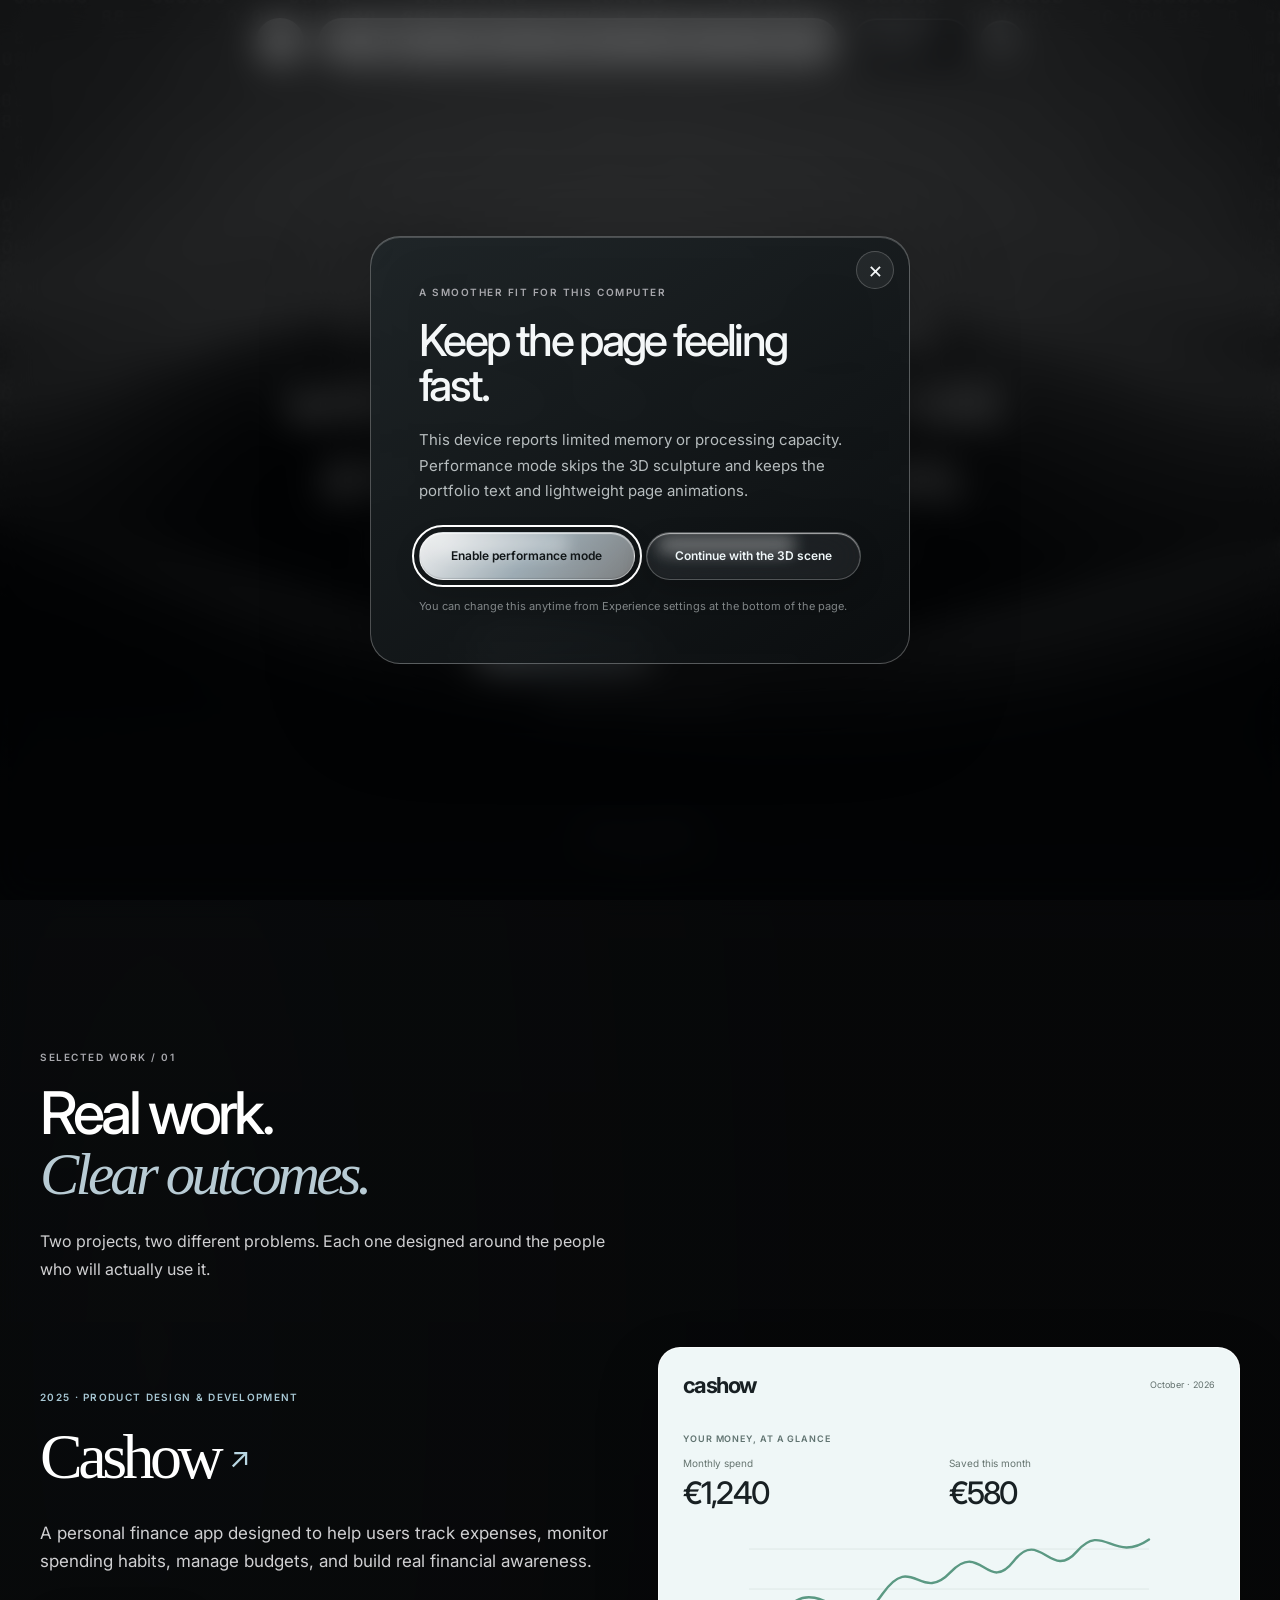
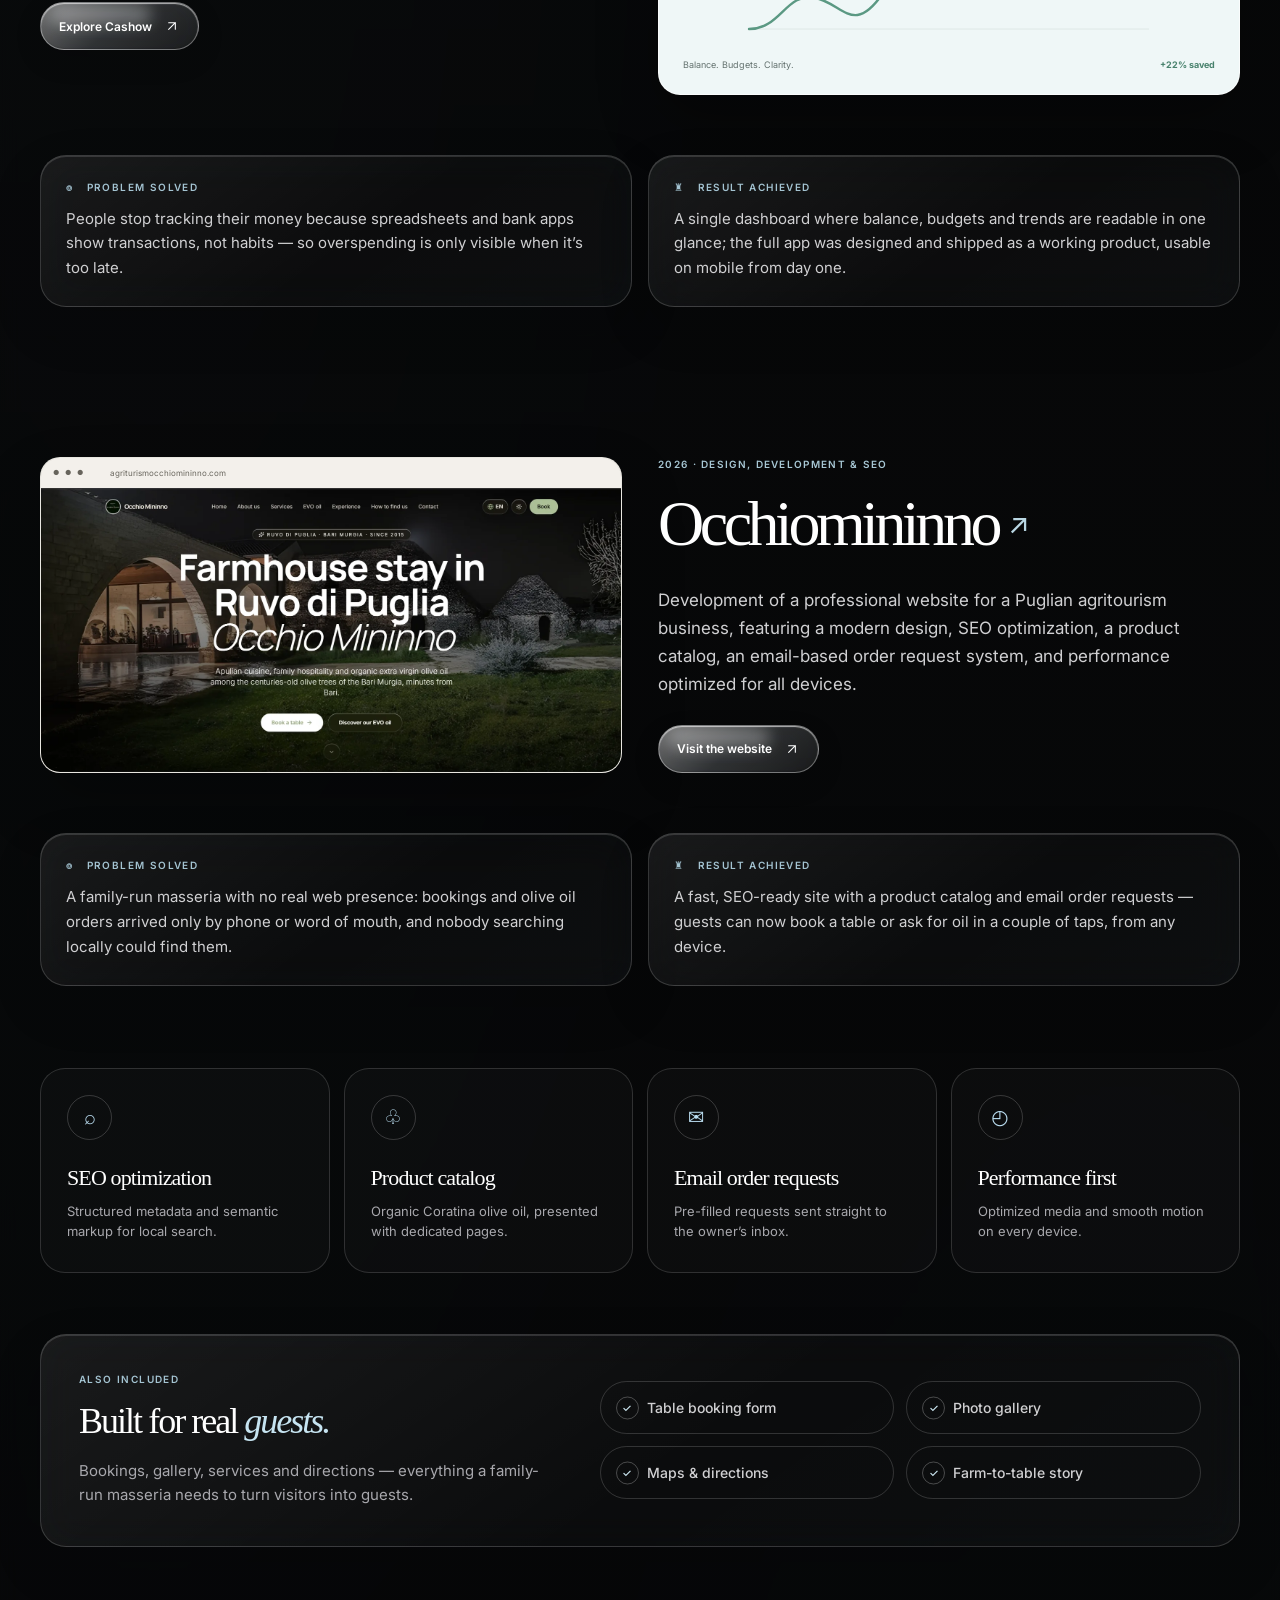
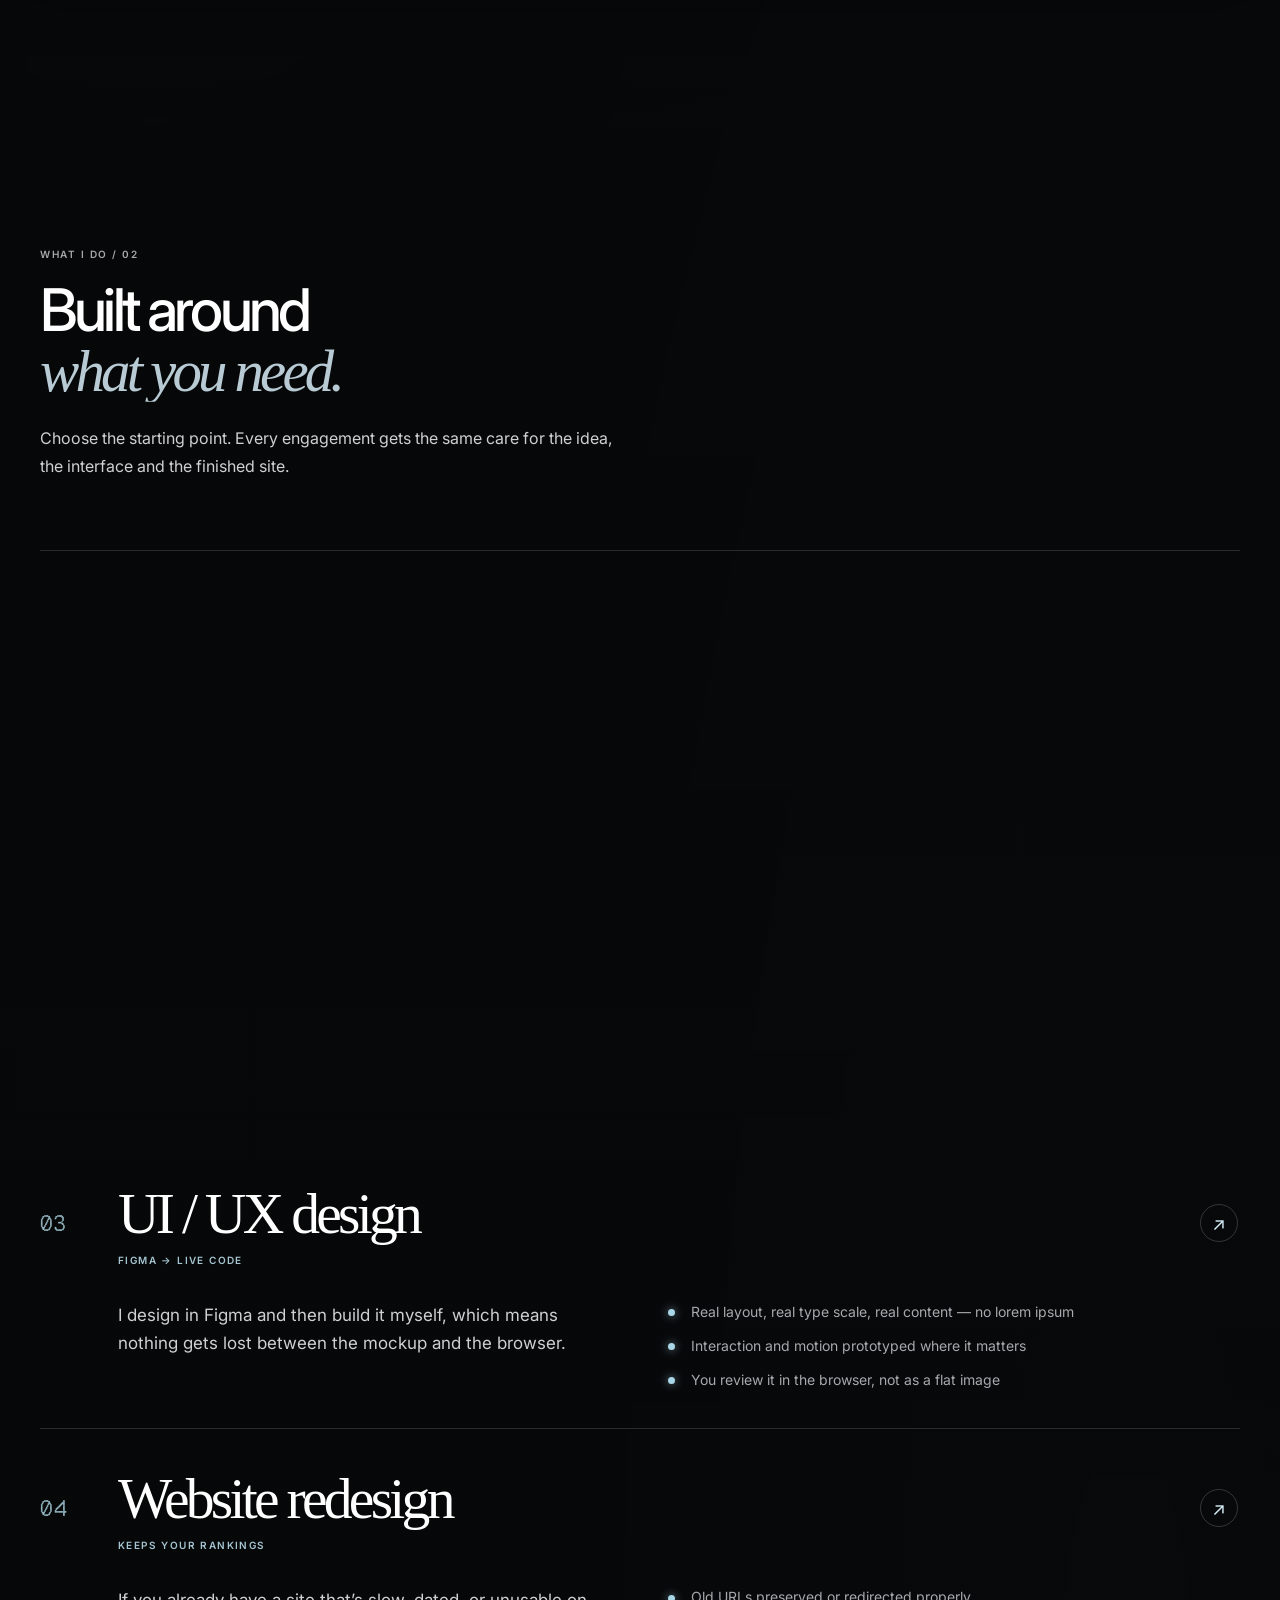
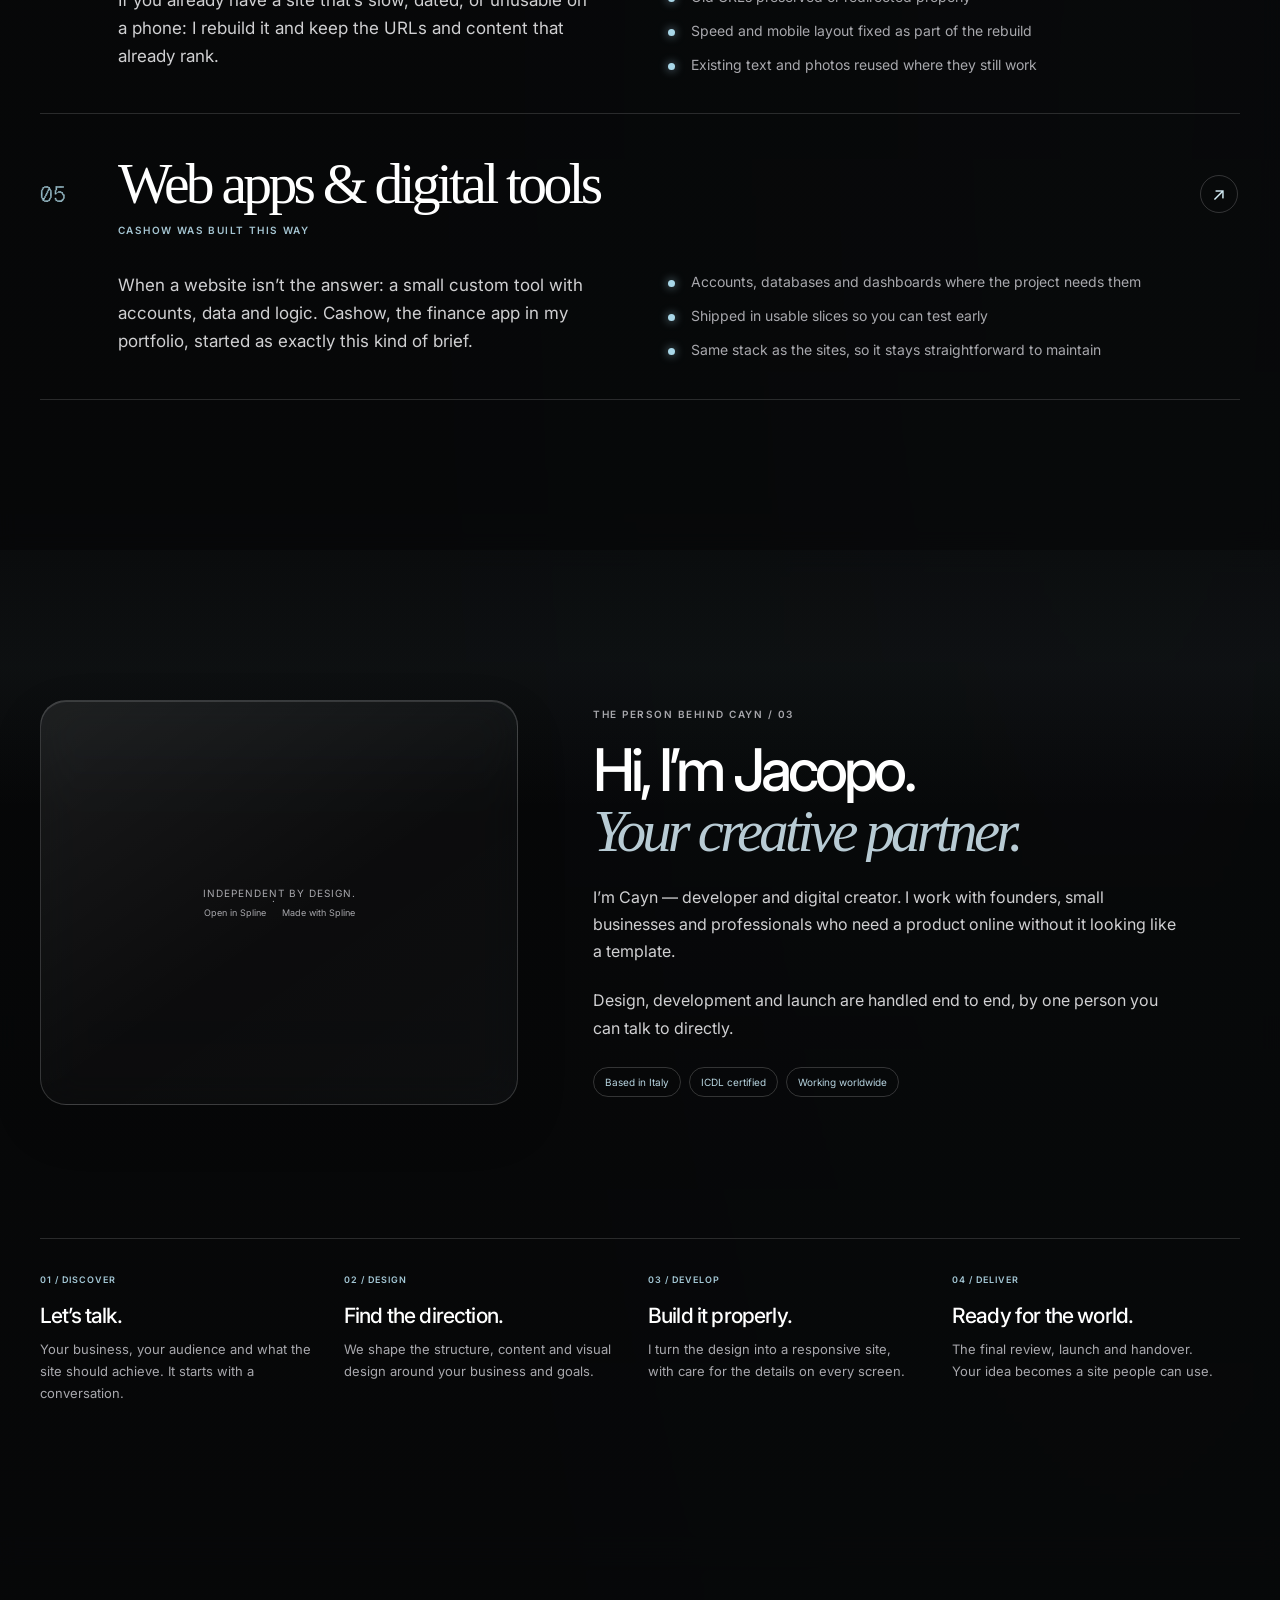
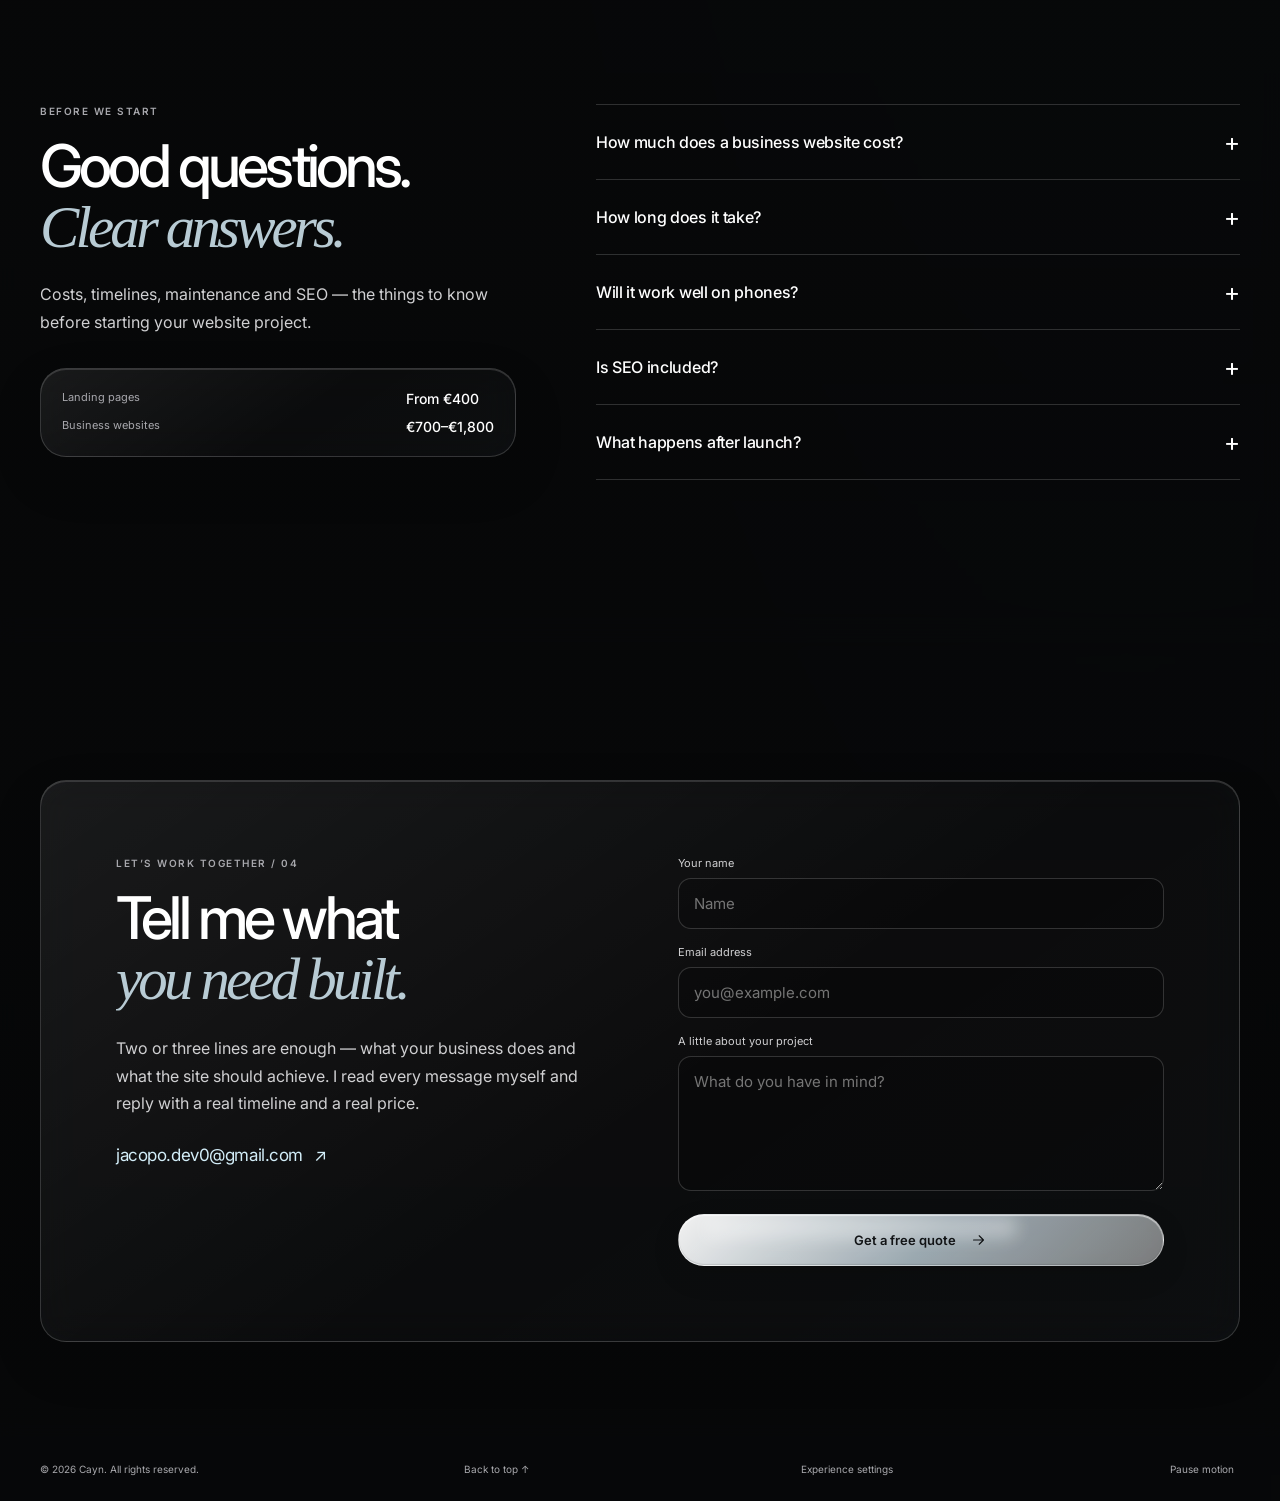
==== index.html @ a1a93461 "Create clean Cayn portfolio repository" ====
<!doctype html>
<html lang="en" data-theme="dark">
<head>
<meta charset="utf-8"><meta name="viewport" content="width=device-width, initial-scale=1"><meta name="theme-color" content="#000000">
<meta name="description" content="Cayn is Jacopo, a freelance web designer and developer building professional websites for companies and local businesses.">
<title>Cayn — Developer &amp; Digital Creator</title>
<link rel="canonical" href="https://www.cayn.dev/">
<meta property="og:type" content="website"><meta property="og:site_name" content="Cayn"><meta property="og:title" content="Cayn — Developer &amp; Digital Creator"><meta property="og:description" content="Independent web design and development for businesses, founders and digital products."><meta property="og:url" content="https://www.cayn.dev/"><meta property="og:image" content="https://www.cayn.dev/assets/occhio-hero.webp">
<meta name="twitter:card" content="summary_large_image"><meta name="twitter:title" content="Cayn — Developer &amp; Digital Creator"><meta name="twitter:description" content="Independent web design and development for businesses, founders and digital products."><meta name="twitter:image" content="https://www.cayn.dev/assets/occhio-hero.webp">
<link rel="icon" type="image/png" href="favicon.png"><link rel="apple-touch-icon" href="favicon.png">
<script>try{const t=localStorage.getItem('cayn-theme');if(t==='light'||t==='dark')document.documentElement.dataset.theme=t;const m=localStorage.getItem('cayn-scroll-motion');document.documentElement.dataset.motion=m==='full'||m==='reduce'?m:(matchMedia('(prefers-reduced-motion: reduce)').matches?'reduce':'full')}catch(e){}</script>
<link rel="preconnect" href="https://fonts.googleapis.com"><link rel="preconnect" href="https://fonts.gstatic.com" crossorigin>
<link href="https://fonts.googleapis.com/css2?family=Inter:wght@400;500;600&display=swap" rel="stylesheet">
<link href="https://db.onlinewebfonts.com/c/8cb707a9b8a73f8a7403336b861c3074?family=BubbledotICG-FinePos" rel="stylesheet">
<link rel="preload" href="fonts/GeistPixel-Circle.woff2" as="font" type="font/woff2" crossorigin>
<link rel="stylesheet" href="styles.css"><link rel="stylesheet" href="scroll.css"><script src="scroll.js" defer></script>
</head>
<body>
<svg class="icon-library" xmlns="http://www.w3.org/2000/svg" aria-hidden="true" focusable="false">
<symbol id="arrow" viewBox="0 0 24 24"><path d="M5 12h14m-6-6 6 6-6 6"/></symbol>
<symbol id="external" viewBox="0 0 24 24"><path d="M7 17 17 7M7 7h10v10"/></symbol>
<symbol id="sun" viewBox="0 0 24 24"><circle cx="12" cy="12" r="4"/><path d="M12 2v2m0 16v2M2 12h2m16 0h2M5 5l1.5 1.5m11 11L19 19M5 19l1.5-1.5m11-11L19 5"/></symbol>
<symbol id="moon" viewBox="0 0 24 24"><path d="M20.5 14.3A9 9 0 0 1 9.7 3.5 9 9 0 1 0 20.5 14.3Z"/></symbol>
<symbol id="code" viewBox="0 0 24 24"><path d="m8 6-6 6 6 6m8-12 6 6-6 6M14 4l-4 16"/></symbol>
<symbol id="pen" viewBox="0 0 24 24"><path d="m4 20 5-1 12-12-4-4L5 15l-1 5ZM14 6l4 4M5 15l4 4"/></symbol>
<symbol id="phone" viewBox="0 0 24 24"><rect x="6" y="2" width="12" height="20" rx="3"/><path d="M10 5h4m-3 14h2"/></symbol>
<symbol id="close" viewBox="0 0 24 24"><path d="m6 6 12 12M6 18 18 6"/></symbol>
<symbol id="check" viewBox="0 0 24 24"><path d="m6 12 4 4 8-8"/></symbol>
<symbol id="pause" viewBox="0 0 24 24"><path d="M9 5v14M15 5v14"/></symbol>
<symbol id="play" viewBox="0 0 24 24"><path d="m8 5 11 7-11 7Z"/></symbol>
</svg>
<a class="skip-link" href="#home">Skip to content</a>
<div class="bg" aria-hidden="true"><video class="bg-video" autoplay muted loop playsinline preload="metadata" poster="assets/video-poster.png"><source src="https://d8j0ntlcm91z4.cloudfront.net/user_38xzZboKViGWJOttwIXH07lWA1P/hf_20260809_012548_ef22562c-c0ae-4816-ad9d-f8922af4e6a7.mp4" type="video/mp4"></video><div class="bg-shade"></div><div class="bg-grain"></div></div>
<div class="page">
<header class="site-header">
<a class="logo" href="#home" data-home aria-label="Cayn — home"><img src="assets/cayn-mark.svg" width="52" height="52" alt=""></a>
<nav class="nav-pill" aria-label="Main navigation"><a href="#home" data-home aria-current="page">Home</a><a href="#work" data-open="work">Work</a><a href="#services" data-open="services">Services</a><a href="#about" data-open="about">About</a></nav>
<a class="contact-pill" href="#contact" data-open="contact">Let's talk <svg class="icon" aria-hidden="true"><use href="#external"/></svg></a>
<button class="theme-toggle circle-button" id="theme-toggle" type="button" aria-label="Switch to light mode" aria-pressed="true"><svg class="icon sun-icon" aria-hidden="true"><use href="#sun"/></svg><svg class="icon moon-icon" aria-hidden="true"><use href="#moon"/></svg></button>
<button class="menu-toggle circle-button" id="menu-toggle" type="button" aria-label="Open navigation" aria-expanded="false" aria-controls="mobile-menu"><span></span><span></span><span></span></button>
</header>
<main class="hero-region" id="hero" tabindex="-1"><div class="hero">
<div class="trust-row anim" style="--d:.05s" aria-label="Independent designer and developer"><span class="craft-ring ring-one" aria-hidden="true"><span><svg class="icon"><use href="#pen"/></svg></span></span><span class="craft-ring ring-two" aria-hidden="true"><span><svg class="icon"><use href="#code"/></svg></span></span><span class="craft-ring ring-three" aria-hidden="true"><span><svg class="icon"><use href="#phone"/></svg></span></span><span class="trust-pill">One creative. Every detail.</span></div>
<h1 class="headline" id="hero-title" tabindex="-1"><span>I build professional</span> <span>websites for companies</span> <span>and local businesses.</span></h1>
<p class="subhead anim" style="--d:.38s">Freelance web designer and developer. Fast, mobile-first websites, online stores and landing pages, built around your business.</p>
<div class="hero-actions anim" style="--d:.48s"><a class="primary-cta" href="#contact" data-open="contact">Get a free quote <svg class="icon" aria-hidden="true"><use href="#arrow"/></svg></a><a class="secondary-cta" href="#work" data-open="work">Explore my work <svg class="icon" aria-hidden="true"><use href="#external"/></svg></a></div>
<p class="availability anim" style="--d:.56s"><span></span> Cayn · Developer &amp; Digital Creator · Italy</p>
</div></main>
<footer class="page-footer">
<div class="stats" aria-label="A little about working with Cayn">
<a href="#work" data-open="work" class="stat anim" style="--d:.58s"><span class="stat-symbol" aria-hidden="true">#</span><span class="stat-value" data-count="2">2</span><span class="stat-label">Selected projects</span></a>
<a href="#services" data-open="services" class="stat anim" style="--d:.66s"><span class="stat-symbol" aria-hidden="true">%</span><span class="stat-value"><span data-count="100">100</span>%</span><span class="stat-label">Custom design</span></a>
<a href="#about" data-open="about" class="stat anim" style="--d:.74s"><span class="stat-symbol" aria-hidden="true">*</span><span class="stat-value" data-count="1">1</span><span class="stat-label">Direct point of contact</span></a>
<a href="#about" data-open="about" class="stat anim" style="--d:.82s"><span class="stat-symbol" aria-hidden="true">+</span><span class="stat-value">ICDL</span><span class="stat-label">Certified</span></a>
</div>
<div class="bottom-bar"><span>© <span id="year">2026</span> Cayn</span><a href="#faq" data-open="faq">Questions? Let's make it clear <span aria-hidden="true">↗</span></a><button id="video-toggle" class="video-toggle" type="button" aria-label="Pause background video"><svg class="icon pause-icon" aria-hidden="true"><use href="#pause"/></svg><svg class="icon play-icon" aria-hidden="true"><use href="#play"/></svg><span id="video-label">Pause motion</span></button></div>
</footer>
</div>
<dialog id="mobile-menu" class="mobile-menu" aria-label="Navigation"><div class="menu-backdrop"><div class="menu-top"><a class="logo" href="#home" data-home aria-label="Cayn — home"><img src="assets/cayn-mark.svg" width="52" height="52" alt=""></a><button class="menu-close circle-button" type="button" aria-label="Close navigation"><svg class="icon" aria-hidden="true"><use href="#close"/></svg></button></div><nav class="menu-sheet" aria-label="Mobile navigation"><a href="#home" data-home>Home</a><a href="#work" data-open="work">Work</a><a href="#services" data-open="services">Services</a><a href="#about" data-open="about">About</a><a href="#faq" data-open="faq">Questions &amp; answers</a><a class="menu-contact" href="#contact" data-open="contact">Let's talk <svg class="icon" aria-hidden="true"><use href="#external"/></svg></a></nav></div></dialog>
<dialog id="content-dialog" class="content-dialog" aria-label="Portfolio details">
<div class="panel-header"><a href="#home" data-home class="panel-brand"><img src="assets/cayn-mark.svg" width="24" height="24" alt="">cayn<span>/</span><span data-panel-title>Selected work</span></a><button class="panel-close circle-button" type="button" aria-label="Close panel"><svg class="icon" aria-hidden="true"><use href="#close"/></svg></button></div>
<div class="panel-scroll">
<section id="work-panel" data-panel="work" hidden>
<div class="panel-heading panel-enter"><p class="eyebrow">Selected work / 01</p><h2 tabindex="-1">Different projects.<br><span>Same care for the details.</span></h2><p>From a personal finance app to a local business. Design and development, from the first idea to a working website.</p></div>
<div class="projects-grid">
<article class="project panel-enter"><a href="https://cashow.lovable.app" target="_blank" rel="noopener noreferrer" class="project-visual cashow-visual" aria-label="Explore Cashow, opens in a new tab"><div class="cashow-preview"><div class="preview-top"><b>cashow</b><span>Monthly overview <i>↗</i></span></div><span class="preview-label">YOUR MONEY, AT A GLANCE</span><div class="money-row"><div><small>Monthly spend</small><strong>€1,240</strong></div><div><small>Saved this month</small><strong>€580</strong></div></div><svg class="cash-chart" viewBox="0 0 440 125" aria-hidden="true"><path class="chart-grid" d="M0 25H440M0 65H440M0 105H440"/><path class="chart-line" pathLength="1" d="M0 103C25 103 35 70 60 75S105 110 135 72S174 87 205 52S240 73 270 40S310 62 340 30S385 44 440 10"/></svg><div class="preview-bottom"><span>Balance. Budgets. Clarity.</span><span>+22% saved</span></div></div><span class="visual-label">Interface preview · Illustrative data</span></a><div class="project-text"><p class="project-meta">2025 <span>Product design &amp; development</span></p><h3>Cashow <span>↗</span></h3><p>A personal finance app to track expenses, manage budgets and build real financial awareness. A single dashboard where balance, budgets and trends are readable in one glance.</p><a class="inline-link" href="https://cashow.lovable.app" target="_blank" rel="noopener noreferrer">Explore Cashow <svg class="icon" aria-hidden="true"><use href="#external"/></svg></a></div></article>
<article class="project panel-enter"><a href="https://agriturismocchiomininno.com/" target="_blank" rel="noopener noreferrer" class="project-visual agri-visual" aria-label="Visit Occhiomininno, opens in a new tab"><div class="site-preview"><div class="preview-chrome"><span>● ● ●</span><span>agriturismocchiomininno.com</span></div><img src="assets/occhio-hero.webp" width="1600" height="785" alt="Occhio Mininno agritourism website, with a photograph of the masseria." loading="lazy"></div><span class="visual-label">A local business, thoughtfully online.</span></a><div class="project-text"><p class="project-meta">2026 <span>Design, development &amp; SEO</span></p><h3>Occhiomininno <span>↗</span></h3><p>A fast, SEO-ready website for a Puglian agritourism, with product catalog and email order requests. Bookings, gallery, services and directions — everything a family-run masseria needs.</p><a class="inline-link" href="https://agriturismocchiomininno.com/" target="_blank" rel="noopener noreferrer">Visit the website <svg class="icon" aria-hidden="true"><use href="#external"/></svg></a></div></article>
</div><div class="panel-bottom"><span>Your project could be next.</span><a href="#contact" data-open="contact" class="small-cta">Let's talk <span aria-hidden="true">↗</span></a></div>
</section>
<section id="services-panel" data-panel="services" hidden>
<div class="panel-heading panel-enter"><p class="eyebrow">What I do / 02</p><h2 tabindex="-1">Your next idea.<br><span>Made real.</span></h2><p>Business websites, online stores, landing pages and digital products. Designed and built around what you need.</p></div>
<div class="service-list">
<article class="service-row panel-enter"><span class="service-number">01</span><div><h3>Business websites</h3><p>The full thing: pages, catalog or menu, contact and order forms, Google Business details and indexing.</p></div><a href="#contact" data-open="contact" aria-label="Ask about a business website">From €700 <span>↗</span></a></article>
<article class="service-row panel-enter"><span class="service-number">02</span><div><h3>Landing pages</h3><p>One page, one action. For a launch, a seasonal offer, or an ad campaign that needs somewhere to send people.</p></div><a href="#contact" data-open="contact" aria-label="Ask about a landing page">From €400 <span>↗</span></a></article>
<article class="service-row panel-enter"><span class="service-number">03</span><div><h3>UI / UX design</h3><p>I design in Figma and then build it myself, so nothing gets lost between the mockup and the browser.</p></div><a href="#contact" data-open="contact" aria-label="Ask about UI and UX design">Let's talk <span>↗</span></a></article>
<article class="service-row panel-enter"><span class="service-number">04</span><div><h3>Website redesign</h3><p>A fresh start for a site that feels dated. Better structure, clearer content and a layout that works on every screen.</p></div><a href="#contact" data-open="contact" aria-label="Ask about website redesign">Let's talk <span>↗</span></a></article>
<article class="service-row panel-enter"><span class="service-number">05</span><div><h3>Web apps &amp; tools</h3><p>When you need more than a website: a custom tool with accounts, data and logic. Cashow was built this way.</p></div><a href="#contact" data-open="contact" aria-label="Ask about web apps">Let's talk <span>↗</span></a></article>
</div><div class="panel-bottom"><span>A fixed quote before the work begins.</span><a href="#faq" data-open="faq" class="inline-link">Pricing &amp; questions <span>↗</span></a></div>
</section>
<section id="about-panel" data-panel="about" hidden>
<div class="about-layout"><div class="about-mark panel-enter" aria-hidden="true"><img src="assets/cayn-mark.svg" width="220" height="220" alt=""><span>Independent by design.</span></div><div class="panel-heading panel-enter"><p class="eyebrow">The person behind Cayn / 03</p><h2 tabindex="-1">Hi, I'm Jacopo.<br><span>Your creative partner.</span></h2><p>I'm Cayn — developer and digital creator. I work with founders, small businesses and professionals who need a product online quickly, without it looking like a template.</p><p>Design, development and launch handled end to end, by one person you can talk to directly.</p><div class="about-tags"><span>Based in Italy</span><span>ICDL Certified</span><span>Working worldwide</span></div></div></div>
<div class="process-list"><article class="panel-enter"><span>01 / DISCOVER</span><h3>Let's talk.</h3><p>Your business, your audience and what the site should achieve. It starts with a conversation.</p></article><article class="panel-enter"><span>02 / DESIGN</span><h3>Find the direction.</h3><p>We shape the structure, content and visual design around your business and your goals.</p></article><article class="panel-enter"><span>03 / DEVELOP</span><h3>Build it properly.</h3><p>I turn the design into a responsive website, with care for the details on every screen.</p></article><article class="panel-enter"><span>04 / DELIVER</span><h3>Ready for the world.</h3><p>The final review, launch and handover. Your idea becomes a website people can use.</p></article></div>
<div class="panel-bottom"><span>Have something in mind?</span><a href="#contact" data-open="contact" class="small-cta">Let's make it happen <span>↗</span></a></div><p class="design-credit">Display type: BubbledotICG-FinePos via <a href="https://www.onlinewebfonts.com/fonts" target="_blank" rel="noopener noreferrer">OnlineWebFonts</a>. Geist Pixel by Vercel.</p>
</section>
<section id="faq-panel" data-panel="faq" hidden>
<div class="panel-heading panel-enter"><p class="eyebrow">Before we start</p><h2 tabindex="-1">Good questions.<br><span>Clear answers.</span></h2><p>Costs, timelines, maintenance and SEO — the things to know before starting your website project.</p></div>
<div class="faq-list panel-enter">
<details><summary>How much does a business website cost?<span aria-hidden="true">+</span></summary><div class="faq-answer"><p>A one-page landing site typically starts around €400. A multi-page business website with a catalog, forms and SEO setup usually lands between €700 and €1,800. You always get a fixed quote before we start.</p></div></details>
<details><summary>How long does it take?<span aria-hidden="true">+</span></summary><div class="faq-answer"><p>Most business websites go live in 1–2 weeks once I have your texts, photos and logo. Landing pages are often ready in a few days; larger catalog or e-commerce projects can take 3–4 weeks. We agree on a timeline for your project.</p></div></details>
<details><summary>Will it work well on phones?<span aria-hidden="true">+</span></summary><div class="faq-answer"><p>Every site I build is mobile-first and responsive. Layouts, images and forms are designed for phones first, then scaled up to tablet and desktop.</p></div></details>
<details><summary>Is SEO included?<span aria-hidden="true">+</span></summary><div class="faq-answer"><p>Clean semantic HTML, titles and descriptions, structured data, fast loading and a sitemap are part of the work. The foundations are there so search engines can understand your website.</p></div></details>
<details><summary>What happens after launch?<span aria-hidden="true">+</span></summary><div class="faq-answer"><p>I offer optional monthly maintenance covering content updates, technical fixes, dependency updates and performance checks, so your site keeps working while you focus on your business.</p></div></details>
<details><summary>Do you work with clients outside Italy?<span aria-hidden="true">+</span></summary><div class="faq-answer"><p>Yes. I'm based in Italy and work remotely with clients anywhere. Communication happens by email or video call, and you always talk directly to the person building your site.</p></div></details>
</div><div class="panel-bottom"><span>Something else on your mind?</span><a href="#contact" data-open="contact" class="small-cta">Ask me directly <span>↗</span></a></div>
</section>
<section id="contact-panel" data-panel="contact" hidden>
<div class="contact-layout"><div class="panel-heading panel-enter"><p class="eyebrow">Let's work together / 04</p><h2 tabindex="-1">Tell me what<br><span>you need built.</span></h2><p>Two or three lines are enough — what your business does and what the site should achieve. I read every message myself and reply with a real timeline and a real price.</p><a class="email-link" href="mailto:jacopo.dev0@gmail.com">jacopo.dev0@gmail.com <span>↗</span></a><div class="contact-note"><svg class="icon" aria-hidden="true"><use href="#check"/></svg><span>Direct contact. Clear scope.<br>A fixed quote before we start.</span></div></div>
<form id="contact-form" class="panel-enter" action="mailto:jacopo.dev0@gmail.com" method="post" enctype="text/plain"><div class="field"><label for="contact-name">Your name</label><input id="contact-name" name="name" autocomplete="name" placeholder="Name" required maxlength="120"></div><div class="field"><label for="contact-email">Email address</label><input id="contact-email" name="email" autocomplete="email" type="email" placeholder="you@example.com" required maxlength="240"></div><div class="field"><label for="contact-message">A little about your project</label><textarea id="contact-message" name="message" rows="4" placeholder="What do you have in mind?" required maxlength="5000"></textarea></div><button class="small-cta form-submit" type="submit">Get a free quote <svg class="icon" aria-hidden="true"><use href="#arrow"/></svg></button><p class="form-note">Opens a draft in your email app for you to review and send.</p><p class="form-status" id="form-status" role="status"></p></form></div>
</section>
</div>
</dialog>
<div id="scroll-site">
  <header class="scroll-header" data-header>
    <a class="scroll-logo" href="#home" aria-label="Cayn home"><img src="assets/cayn-logo-circle.png" width="320" height="320" alt=""></a>
    <nav class="scroll-nav" aria-label="Main navigation">
      <a href="#home" aria-current="page">Home</a><a href="#work">Work</a><a href="#services">Services</a><a href="#about">About</a><a href="#faq">FAQ</a>
    </nav>
    <div class="scroll-actions"><a class="glass-button mini-button" href="#contact">Let's talk <svg class="icon" aria-hidden="true"><use href="#external"/></svg></a><button id="scroll-theme-toggle" class="glass-icon" type="button" aria-label="Switch to light mode"><svg class="icon sun-icon" aria-hidden="true"><use href="#sun"/></svg><svg class="icon moon-icon" aria-hidden="true"><use href="#moon"/></svg></button><button id="scroll-menu-toggle" class="glass-icon menu-button" type="button" aria-label="Open navigation" aria-expanded="false" aria-controls="scroll-menu"><span></span><span></span></button></div>
  </header>
  <nav id="scroll-menu" class="scroll-menu" aria-label="Mobile navigation" hidden>
    <a href="#home">Home</a><a href="#work">Work</a><a href="#services">Services</a><a href="#about">About</a><a href="#faq">FAQ</a><a href="#contact">Let's talk</a>
  </nav>

  <main>
    <section class="scroll-hero" id="home" aria-labelledby="scroll-title">
      <div class="hero-content">
        <p class="scroll-eyebrow hero-reveal">Cayn · Developer &amp; Digital Creator</p>
        <h1 id="scroll-title" class="scroll-title"><span>I build professional</span><span>websites for companies</span><span>and local businesses.</span></h1>
        <p class="scroll-lede hero-reveal">Freelance web designer and developer. Fast, mobile-first websites, online stores and landing pages, built around your business.</p>
        <div class="hero-ctas hero-reveal"><a class="glass-button primary-glass" href="#contact">Get a free quote <svg class="icon" aria-hidden="true"><use href="#arrow"/></svg></a><a class="quiet-link" href="#work">Explore my work <svg class="icon" aria-hidden="true"><use href="#arrow"/></svg></a></div>
        <p class="availability hero-reveal"><i></i> Available for new projects · 2026</p>
      </div>
      <a class="scroll-cue" href="#work" aria-label="Scroll to work"><span>Scroll to explore</span><i></i></a>
    </section>

    <section class="scroll-section work-section" id="work" aria-labelledby="work-title">
      <div class="section-shell">
        <div class="section-intro" data-reveal><p class="scroll-eyebrow">Selected work / 01</p><h2 id="work-title">Real work.<br><em>Clear outcomes.</em></h2><p>Two projects, two different problems. Each one designed around the people who will actually use it.</p></div>
        <article class="case-study cashow-case">
          <div class="case-copy" data-reveal><p class="case-kicker">2025 · Product design &amp; development</p><h3>Cashow <a href="https://cashow.lovable.app" target="_blank" rel="noopener noreferrer" aria-label="Open Cashow in a new tab">↗</a></h3><p class="case-lede">A personal finance app designed to help users track expenses, monitor spending habits, manage budgets, and build real financial awareness.</p><a class="glass-button pale-glass" href="https://cashow.lovable.app" target="_blank" rel="noopener noreferrer">Explore Cashow <svg class="icon" aria-hidden="true"><use href="#external"/></svg></a></div>
          <div class="cashow-dashboard" data-reveal data-delay="1" aria-label="Illustrative Cashow dashboard"><div class="dashboard-top"><strong>cashow</strong><span>October · 2026</span></div><p>YOUR MONEY, AT A GLANCE</p><div class="dashboard-metrics"><div><small>Monthly spend</small><b>€1,240</b></div><div><small>Saved this month</small><b>€580</b></div></div><svg class="scroll-chart" viewBox="0 0 500 150" role="img" aria-label="Illustrative Cashow cashflow chart"><path class="chart-grid" d="M0 25H500M0 75H500M0 125H500"/><path class="chart-stroke" pathLength="1" d="M0 125C40 125 46 79 82 86S130 134 167 81S214 94 252 54S298 82 331 40S377 66 410 28S455 44 500 13"/></svg><div class="dashboard-bottom"><span>Balance. Budgets. Clarity.</span><strong>+22% saved</strong></div></div>
          <div class="outcomes-grid"><div class="glass-card" data-reveal><p class="card-label">⌾ &nbsp; Problem solved</p><p>People stop tracking their money because spreadsheets and bank apps show transactions, not habits — so overspending is only visible when it’s too late.</p></div><div class="glass-card" data-reveal data-delay="1"><p class="card-label">♜ &nbsp; Result achieved</p><p>A single dashboard where balance, budgets and trends are readable in one glance; the full app was designed and shipped as a working product, usable on mobile from day one.</p></div></div>
        </article>

        <article class="case-study agri-case">
          <div class="agri-shot" data-reveal><a href="https://agriturismocchiomininno.com/" target="_blank" rel="noopener noreferrer"><div class="browser-chrome"><span>● ● ●</span><span>agriturismocchiomininno.com</span></div><img src="assets/occhio-hero.webp" width="1600" height="785" alt="Occhio Mininno agritourism website"></a></div>
          <div class="case-copy" data-reveal data-delay="1"><p class="case-kicker">2026 · Design, development &amp; SEO</p><h3>Occhiomininno <a href="https://agriturismocchiomininno.com/" target="_blank" rel="noopener noreferrer" aria-label="Open Occhiomininno in a new tab">↗</a></h3><p class="case-lede">Development of a professional website for a Puglian agritourism business, featuring a modern design, SEO optimization, a product catalog, an email-based order request system, and performance optimized for all devices.</p><a class="glass-button pale-glass" href="https://agriturismocchiomininno.com/" target="_blank" rel="noopener noreferrer">Visit the website <svg class="icon" aria-hidden="true"><use href="#external"/></svg></a></div>
          <div class="outcomes-grid"><div class="glass-card" data-reveal><p class="card-label">⌾ &nbsp; Problem solved</p><p>A family-run masseria with no real web presence: bookings and olive oil orders arrived only by phone or word of mouth, and nobody searching locally could find them.</p></div><div class="glass-card" data-reveal data-delay="1"><p class="card-label">♜ &nbsp; Result achieved</p><p>A fast, SEO-ready site with a product catalog and email order requests — guests can now book a table or ask for oil in a couple of taps, from any device.</p></div></div>
          <div class="feature-grid" data-stagger><article data-reveal><span>⌕</span><h4>SEO optimization</h4><p>Structured metadata and semantic markup for local search.</p></article><article data-reveal><span>♧</span><h4>Product catalog</h4><p>Organic Coratina olive oil, presented with dedicated pages.</p></article><article data-reveal><span>✉</span><h4>Email order requests</h4><p>Pre-filled requests sent straight to the owner’s inbox.</p></article><article data-reveal><span>◴</span><h4>Performance first</h4><p>Optimized media and smooth motion on every device.</p></article></div>
          <div class="guests-card glass-card" data-reveal><div><p class="card-label">Also included</p><h4>Built for real <em>guests.</em></h4><p>Bookings, gallery, services and directions — everything a family-run masseria needs to turn visitors into guests.</p></div><ul><li>Table booking form</li><li>Photo gallery</li><li>Maps &amp; directions</li><li>Farm-to-table story</li></ul></div>
        </article>
      </div>
    </section>

    <section class="scroll-section services-section" id="services" aria-labelledby="services-title"><div class="section-shell">
      <div class="section-intro services-intro" data-reveal><p class="scroll-eyebrow">What I do / 02</p><h2 id="services-title">Built around<br><em>what you need.</em></h2><p>Choose the starting point. Every engagement gets the same care for the idea, the interface and the finished site.</p></div>
      <div class="service-stack">
        <article class="service-block" data-reveal><header><span>01</span><div><h3>Business websites</h3><p>From €700 · 1–2 weeks</p></div><i>↗</i></header><div class="service-detail"><p>The full thing: pages, catalog or menu, contact and order forms, Google Business details, indexing. Built around the work your business needs to do.</p><ul><li>Structure and copy planned together before I write any code</li><li>Catalog / menu / gallery driven by content you can send me over email</li><li>Forms that land in your inbox, no third-party dashboard to learn</li></ul></div></article>
        <article class="service-block" data-reveal><header><span>02</span><div><h3>Landing pages</h3><p>From €400 · A few days</p></div><i>↗</i></header><div class="service-detail"><p>One page, one action. For a launch, a seasonal offer, or an ad campaign that needs somewhere to send people.</p><ul><li>Written around a single conversion — book, call, buy or sign up</li><li>Light, quick and made for mobile visitors</li><li>Ready to plug into Google Ads or Meta campaigns</li></ul></div></article>
        <article class="service-block" data-reveal><header><span>03</span><div><h3>UI / UX design</h3><p>Figma → live code</p></div><i>↗</i></header><div class="service-detail"><p>I design in Figma and then build it myself, which means nothing gets lost between the mockup and the browser.</p><ul><li>Real layout, real type scale, real content — no lorem ipsum</li><li>Interaction and motion prototyped where it matters</li><li>You review it in the browser, not as a flat image</li></ul></div></article>
        <article class="service-block" data-reveal><header><span>04</span><div><h3>Website redesign</h3><p>Keeps your rankings</p></div><i>↗</i></header><div class="service-detail"><p>If you already have a site that’s slow, dated, or unusable on a phone: I rebuild it and keep the URLs and content that already rank.</p><ul><li>Old URLs preserved or redirected properly</li><li>Speed and mobile layout fixed as part of the rebuild</li><li>Existing text and photos reused where they still work</li></ul></div></article>
        <article class="service-block" data-reveal><header><span>05</span><div><h3>Web apps &amp; digital tools</h3><p>Cashow was built this way</p></div><i>↗</i></header><div class="service-detail"><p>When a website isn’t the answer: a small custom tool with accounts, data and logic. Cashow, the finance app in my portfolio, started as exactly this kind of brief.</p><ul><li>Accounts, databases and dashboards where the project needs them</li><li>Shipped in usable slices so you can test early</li><li>Same stack as the sites, so it stays straightforward to maintain</li></ul></div></article>
      </div>
    </div></section>

    <section class="scroll-section about-section" id="about" aria-labelledby="about-title"><div class="section-shell about-layout-scroll">
      <div class="about-monogram glass-card" data-reveal>
        <div class="about-spline-stage" id="about-spline-stage" data-scene="https://prod.spline.design/3EeBGHI8wZ6yuVhz/scene.splinecode" data-spline-state="idle" hidden><p class="spline-status" id="spline-status" role="status" aria-live="polite"></p></div>
        <span>Independent by design.</span>
        <p class="spline-credit"><a href="https://app.spline.design" target="_blank" rel="noopener noreferrer">Open in Spline</a><span aria-hidden="true"> · </span><a href="https://spline.design" target="_blank" rel="noopener noreferrer">Made with Spline</a></p>
      </div>
      <div class="section-intro about-copy-scroll" data-reveal data-delay="1"><p class="scroll-eyebrow">The person behind Cayn / 03</p><h2 id="about-title">Hi, I’m Jacopo.<br><em>Your creative partner.</em></h2><p>I’m Cayn — developer and digital creator. I work with founders, small businesses and professionals who need a product online without it looking like a template.</p><p>Design, development and launch are handled end to end, by one person you can talk to directly.</p><div class="about-tags"><span>Based in Italy</span><span>ICDL certified</span><span>Working worldwide</span></div></div>
      <div class="process-scroll" data-stagger><article data-reveal><span>01 / DISCOVER</span><h3>Let’s talk.</h3><p>Your business, your audience and what the site should achieve. It starts with a conversation.</p></article><article data-reveal><span>02 / DESIGN</span><h3>Find the direction.</h3><p>We shape the structure, content and visual design around your business and goals.</p></article><article data-reveal><span>03 / DEVELOP</span><h3>Build it properly.</h3><p>I turn the design into a responsive site, with care for the details on every screen.</p></article><article data-reveal><span>04 / DELIVER</span><h3>Ready for the world.</h3><p>The final review, launch and handover. Your idea becomes a site people can use.</p></article></div>
    </div></section>

    <section class="scroll-section faq-section-scroll" id="faq" aria-labelledby="faq-title"><div class="section-shell faq-grid-scroll">
      <div class="section-intro" data-reveal><p class="scroll-eyebrow">Before we start</p><h2 id="faq-title">Good questions.<br><em>Clear answers.</em></h2><p>Costs, timelines, maintenance and SEO — the things to know before starting your website project.</p><div class="price-snapshot glass-card"><span>Landing pages</span><strong>From €400</strong><span>Business websites</span><strong>€700–€1,800</strong></div></div>
      <div class="scroll-faq" data-reveal data-delay="1"><details><summary>How much does a business website cost?<span>+</span></summary><p>A one-page landing site typically starts around €400. A multi-page business website with a catalog, forms and SEO setup usually lands between €700 and €1,800. You get a fixed quote before we start.</p></details><details><summary>How long does it take?<span>+</span></summary><p>Most business websites go live in 1–2 weeks once I have your texts, photos and logo. Landing pages are often ready in a few days; bigger catalog or e-commerce projects can take 3–4 weeks.</p></details><details><summary>Will it work well on phones?<span>+</span></summary><p>Every site is mobile-first and responsive. Layouts, images and forms are designed for phones first, then scaled up to tablet and desktop.</p></details><details><summary>Is SEO included?<span>+</span></summary><p>Clean semantic HTML, titles and descriptions, structured data, fast loading and a sitemap are part of the work so search engines can understand your website.</p></details><details><summary>What happens after launch?<span>+</span></summary><p>I offer optional monthly maintenance for content updates, technical fixes and performance checks, so the site keeps working while you focus on your business.</p></details></div>
    </div></section>

    <section class="scroll-section contact-section-scroll" id="contact" aria-labelledby="contact-title"><div class="section-shell contact-layout-scroll glass-card" data-reveal>
      <div><p class="scroll-eyebrow">Let’s work together / 04</p><h2 id="contact-title">Tell me what<br><em>you need built.</em></h2><p>Two or three lines are enough — what your business does and what the site should achieve. I read every message myself and reply with a real timeline and a real price.</p><a class="email-scroll" href="mailto:jacopo.dev0@gmail.com">jacopo.dev0@gmail.com <span>↗</span></a></div>
      <form id="scroll-contact-form" action="mailto:jacopo.dev0@gmail.com" method="post" enctype="text/plain"><label>Your name<input id="scroll-name" name="name" autocomplete="name" placeholder="Name" required maxlength="120"></label><label>Email address<input id="scroll-email" name="email" autocomplete="email" type="email" placeholder="you@example.com" required maxlength="240"></label><label>A little about your project<textarea id="scroll-message" name="message" rows="5" placeholder="What do you have in mind?" required maxlength="5000"></textarea></label><button class="glass-button primary-glass" type="submit">Get a free quote <svg class="icon" aria-hidden="true"><use href="#arrow"/></svg></button><p class="form-status" id="scroll-form-status" role="status"></p></form>
    </div></section>
  </main>
  <footer class="scroll-footer"><span>© <span id="scroll-year">2026</span> Cayn. All rights reserved.</span><a href="#home">Back to top ↑</a><button id="experience-settings" type="button">Experience settings</button><button id="scroll-motion-toggle" type="button">Pause motion</button></footer>
</div>
<div class="experience-overlay" id="experience-dialog" role="dialog" aria-modal="true" aria-labelledby="experience-title" aria-describedby="experience-description" hidden>
  <section class="experience-card glass-card">
    <button class="experience-close" id="experience-close" type="button" aria-label="Continue with the full experience">×</button>
    <p class="scroll-eyebrow" id="experience-kicker">A better fit for this device</p>
    <h2 id="experience-title">Choose your experience.</h2>
    <p id="experience-description">The lighter option removes the 3D scene and keeps the content and homepage animations.</p>
    <div class="experience-actions">
      <button class="glass-button primary-glass" id="experience-recommended" type="button">Use the lighter version</button>
      <button class="glass-button experience-secondary" id="experience-full" type="button">Continue with everything</button>
    </div>
    <p class="experience-footnote">You can change this anytime from Experience settings at the bottom of the page.</p>
  </section>
</div>
<noscript><style>.page,#content-dialog,#mobile-menu{display:none!important}</style></noscript>
</body>
</html>
---- styles.css ----
@font-face{font-family:"Geist Pixel Circle";src:url("fonts/GeistPixel-Circle.woff2") format("woff2");font-weight:400;font-style:normal;font-display:swap}
:root{color-scheme:dark;--bg:#000;--text:#fff;--muted:#a8a8ad;--secondary:#d0d0d2;--line:rgba(255,255,255,.14);--pill:#28282a;--panel:rgba(23,24,26,.9);--panel-soft:rgba(255,255,255,.045);--input:rgba(0,0,0,.2);--font-sans:"Inter","Segoe UI",system-ui,sans-serif;--font-display:"BubbledotICG-FinePos","Geist Pixel Circle",monospace;--ease:cubic-bezier(.22,1,.36,1);--nav-shadow:0 4px 14px rgba(0,0,0,.16)}
:root[data-theme="light"]{color-scheme:light;--bg:#ededed;--text:#18191b;--muted:#626469;--secondary:#46494e;--line:rgba(0,0,0,.12);--pill:rgba(255,255,255,.7);--panel:rgba(248,248,248,.94);--panel-soft:rgba(0,0,0,.035);--input:rgba(255,255,255,.62)}
*{box-sizing:border-box}html,body{margin:0;width:100%;height:100%;overflow:hidden}body{background:var(--bg);color:var(--text);font-family:var(--font-sans);-webkit-font-smoothing:antialiased;text-rendering:optimizeLegibility}button,input,textarea{font:inherit}button,a{-webkit-tap-highlight-color:transparent}button{cursor:pointer}a{color:inherit;text-decoration:none}button{color:inherit}h1,h2,h3,p{margin:0}button{border:0}button:focus-visible,a:focus-visible,summary:focus-visible{outline:2px solid var(--text);outline-offset:5px}h2:focus{outline:none}img{max-width:100%;height:auto;display:block}[hidden]{display:none!important}.icon-library{position:absolute;width:0;height:0;overflow:hidden}.icon{width:20px;height:20px;fill:none;stroke:currentColor;stroke-width:1.6;stroke-linecap:round;stroke-linejoin:round;flex:none}.skip-link{position:fixed;top:12px;left:12px;z-index:10;padding:12px 20px;border-radius:999px;background:#fff;color:#111;transform:translateY(-160%)}.skip-link:focus{transform:none}
.bg{position:fixed;inset:0;background:#000;overflow:hidden;z-index:-1}.bg-video{width:100%;height:100%;position:absolute;inset:0;object-fit:cover;pointer-events:none;filter:grayscale(1);transition:filter .7s var(--ease)}.bg-shade{position:absolute;inset:0;background:linear-gradient(180deg,rgba(0,0,0,.42),rgba(0,0,0,.42) 32%,rgba(0,0,0,.52) 75%,rgba(0,0,0,.78));transition:background .5s}.bg-grain{position:absolute;inset:0;opacity:.035;background-image:url("data:image/svg+xml,%3Csvg viewBox='0 0 140 140' xmlns='http://www.w3.org/2000/svg'%3E%3Cfilter id='n'%3E%3CfeTurbulence type='fractalNoise' baseFrequency='.85' numOctaves='3' stitchTiles='stitch'/%3E%3C/filter%3E%3Cpath fill='%23fff' filter='url(%23n)' opacity='.7' d='M0 0h140v140H0z'/%3E%3C/svg%3E");pointer-events:none}[data-theme="light"] .bg-video{filter:grayscale(1) invert(1);opacity:.54}[data-theme="light"] .bg-shade{background:linear-gradient(180deg,rgba(255,255,255,.68),rgba(255,255,255,.6) 50%,rgba(255,255,255,.86))}
.page{position:relative;display:flex;align-items:center;flex-direction:column;height:100vh;height:100dvh;padding:clamp(16px,2.4vh,28px) clamp(16px,3vw,38px);isolation:isolate}.site-header{flex:none;display:flex;align-items:center;justify-content:center;width:min(100%,790px);gap:clamp(14px,2vw,24px);position:relative;z-index:2;animation:slideDown .7s var(--ease) both}.logo{width:46px;height:46px;border-radius:50%;background:#fff;display:grid;place-items:center;flex:none;box-shadow:var(--nav-shadow);transition:transform .35s var(--ease)}.logo img{width:72%;height:72%;object-fit:contain}.logo:hover{transform:scale(1.06)}.nav-pill{display:flex;justify-content:space-around;align-items:stretch;max-width:430px;height:48px;flex:1;padding:4px 8px;border-radius:999px;background:rgba(255,255,255,.94);box-shadow:var(--nav-shadow);backdrop-filter:blur(20px);-webkit-backdrop-filter:blur(20px);color:#262628}.nav-pill a{position:relative;display:flex;justify-content:center;align-items:center;flex:1;font-size:14px;font-weight:500;letter-spacing:-.01em;opacity:.5;padding:0 10px 3px;transition:opacity .25s}.nav-pill a:hover{opacity:.8}.nav-pill a[aria-current="page"]{opacity:1}.nav-pill a[aria-current="page"]::after,.menu-sheet a[aria-current="page"]::after{content:"";position:absolute;bottom:3px;left:50%;width:3px;height:3px;border-radius:50%;background:currentColor;box-shadow:-5px 0 currentColor,5px 0 currentColor}.contact-pill{height:48px;display:flex;align-items:center;gap:14px;padding:0 23px;white-space:nowrap;background:rgba(40,40,42,.82);border:1px solid rgba(255,255,255,.1);color:#d5d5d7;border-radius:999px;font-size:13px;font-weight:500;box-shadow:var(--nav-shadow);backdrop-filter:blur(20px);transition:transform .3s var(--ease),background .3s,color .3s}.contact-pill .icon{width:16px}.contact-pill:hover{transform:translateY(-2px);background:#323234;color:#fff}.circle-button{width:46px;height:46px;display:grid;place-items:center;border-radius:50%;background:var(--pill);border:1px solid var(--line);backdrop-filter:blur(20px);-webkit-backdrop-filter:blur(20px);flex:none;transition:background .25s,transform .35s var(--ease)}.circle-button:hover{transform:rotate(8deg)}.theme-toggle .moon-icon{display:none}[data-theme="light"] .theme-toggle .moon-icon{display:block}[data-theme="light"] .theme-toggle .sun-icon{display:none}.menu-toggle{display:none}.hero-region{flex:1;min-height:0;width:100%;display:flex;align-items:center;justify-content:center;overflow-y:auto;overflow-x:hidden;padding:28px 0;scrollbar-width:thin;outline:0}.hero{max-width:1000px;width:100%;margin:auto;text-align:center;display:flex;flex-direction:column;align-items:center}.trust-row{--trust-size:40px;display:inline-flex;align-items:center;margin-bottom:clamp(18px,2.7vh,30px)}.craft-ring{width:var(--trust-size);height:var(--trust-size);padding:5px;border:1px solid rgba(255,255,255,.4);background:#28282a;display:grid;place-items:center;border-radius:50%;position:relative;transition:transform .35s var(--ease);flex:none}.craft-ring>span{width:100%;height:100%;background:#fff;border-radius:50%;display:grid;place-items:center;color:#111}.craft-ring .icon{width:16px;height:16px;stroke-width:1.8}.ring-one{z-index:1}.ring-two{z-index:2;margin-left:calc(var(--trust-size)*-.42)}.ring-three{z-index:4;margin-left:calc(var(--trust-size)*-.42)}.ring-one:hover,.ring-three:hover{transform:translateY(-2px)}.ring-two:hover{transform:translateY(-4px)}.trust-pill{height:var(--trust-size);display:flex;align-items:center;background:rgba(40,40,42,.85);border:1px solid rgba(255,255,255,.4);border-radius:999px;color:#d0ced0;font-size:12px;font-weight:500;margin-left:calc(var(--trust-size)*-.42);padding:0 16px 0 calc(var(--trust-size)*.6);backdrop-filter:blur(20px);white-space:nowrap}.headline{font-family:var(--font-display);font-weight:400;font-size:clamp(32px,4.65vw,67px);line-height:1.08;letter-spacing:-.04em;color:var(--text);width:100%}.headline>span{display:block;white-space:nowrap;animation:headlineFade .85s var(--ease) both}.headline>span:nth-child(1){animation-delay:.12s}.headline>span:nth-child(2){animation-delay:.3s}.headline>span:nth-child(3){animation-delay:.42s}.subhead{max-width:540px;font-size:clamp(14px,1.22vw,17px);line-height:1.6;color:var(--secondary);margin:22px auto 0;opacity:.88}.hero-actions{display:flex;align-items:center;gap:28px;margin-top:26px}.primary-cta{display:inline-flex;align-items:center;justify-content:center;gap:16px;padding:15px 25px;border-radius:999px;background:#fff;color:#141414;font-size:14px;font-weight:600;box-shadow:0 0 0 1px rgba(255,255,255,.15),0 0 22px rgba(255,255,255,.22),0 0 44px rgba(255,255,255,.1);transition:transform .35s var(--ease),box-shadow .35s}.primary-cta:hover{transform:translateY(-2px) scale(1.02);box-shadow:0 0 0 1px rgba(255,255,255,.4),0 0 28px rgba(255,255,255,.4),0 0 60px rgba(255,255,255,.18)}.primary-cta .icon{width:17px;height:17px}.secondary-cta{display:flex;align-items:center;gap:9px;font-size:13px;color:var(--secondary);transition:color .25s}.secondary-cta:hover{color:var(--text)}.secondary-cta .icon{width:16px}.availability{display:flex;align-items:center;justify-content:center;gap:8px;font-size:10px;letter-spacing:.02em;color:var(--muted);margin-top:22px}.availability>span{width:5px;height:5px;border-radius:50%;background:currentColor;box-shadow:0 0 9px currentColor}[data-theme="light"] .primary-cta{background:#1c1d1f;color:#fff;box-shadow:0 5px 24px rgba(0,0,0,.16)}
.page-footer{flex:none;width:100%}.stats{display:grid;grid-template-columns:repeat(4,1fr);gap:20px;max-width:920px;margin:0 auto}.stat{display:flex;align-items:center;flex-direction:column;gap:5px;text-align:center;position:relative;padding:8px 8px 12px}.stat::after{content:"";position:absolute;inset:0;border-radius:16px;background:var(--panel-soft);opacity:0;transform:scale(.95);transition:.3s var(--ease);z-index:-1}.stat:hover::after{opacity:1;transform:scale(1)}.stat-symbol{font-family:var(--font-display);font-size:30px;line-height:1.1;color:var(--text);margin-bottom:4px;transition:transform .3s var(--ease)}.stat:hover .stat-symbol{transform:translateY(-4px)}.stat-value{font-size:24px;font-weight:500;letter-spacing:-.035em;font-variant-numeric:tabular-nums;line-height:1.15}.stat-label{color:var(--muted);font-size:11px;line-height:1.4}.bottom-bar{max-width:1400px;margin:22px auto 0;display:grid;grid-template-columns:1fr auto 1fr;align-items:center;color:var(--muted);font-size:10px;gap:15px}.bottom-bar>a{transition:color .2s}.bottom-bar>a:hover{color:var(--text)}.video-toggle{justify-self:end;display:flex;align-items:center;gap:6px;background:none;font-size:10px;color:var(--muted);padding:4px 0}.video-toggle .icon{width:12px;height:12px}.video-toggle .play-icon{display:none}.video-toggle[data-state="paused"] .play-icon{display:block}.video-toggle[data-state="paused"] .pause-icon{display:none}.video-toggle:hover{color:var(--text)}
/* Detail views retain the single-screen shell, with their own readable scroll area. */
.content-dialog{color:var(--text);width:min(1120px,calc(100% - 56px));height:min(800px,calc(100dvh - 106px));max-width:none;max-height:none;padding:0;border:1px solid var(--line);border-radius:28px;inset:0;overflow:hidden;background:var(--panel);backdrop-filter:blur(42px) saturate(115%);-webkit-backdrop-filter:blur(42px) saturate(115%);box-shadow:0 40px 120px rgba(0,0,0,.4),inset 0 1px 0 rgba(255,255,255,.12)}.content-dialog[open]{display:flex;flex-direction:column;animation:panelIn .6s var(--ease) both}.content-dialog::backdrop{background:rgba(0,0,0,.55);backdrop-filter:blur(9px);animation:overlayIn .3s ease both}.panel-header{display:flex;justify-content:space-between;align-items:center;gap:16px;padding:16px 22px 16px 30px;border-bottom:1px solid var(--line);flex:none;min-height:76px}.panel-brand{display:flex;align-items:center;gap:12px;font-size:15px;font-weight:600;letter-spacing:-.03em}.panel-brand img{filter:invert(1);width:23px}.panel-brand>span{font-size:12px;font-weight:400;color:var(--muted);letter-spacing:0}.panel-brand>span:first-of-type{margin:0 2px;opacity:.6}.panel-close{width:38px;height:38px;background:var(--panel-soft)}.panel-close .icon{width:17px}.panel-scroll{min-height:0;flex:1;overflow-y:auto;overscroll-behavior:contain;padding:40px;scrollbar-width:thin;scrollbar-color:var(--muted) transparent;scroll-behavior:smooth}.panel-heading{max-width:730px;margin-bottom:34px}.eyebrow{text-transform:uppercase;font-size:10px!important;font-weight:500;letter-spacing:.14em!important;line-height:1.5;color:var(--muted)!important;margin:0 0 15px!important}.panel-heading h2{font-size:clamp(29px,3.4vw,44px);font-weight:500;letter-spacing:-.055em;line-height:1.12}.panel-heading h2>span{color:var(--muted)}.panel-heading>p:not(.eyebrow){font-size:14px;line-height:1.75;color:var(--secondary);max-width:580px;margin-top:20px}.projects-grid{display:grid;grid-template-columns:1fr 1fr;gap:26px}.project{min-width:0;border:1px solid var(--line);border-radius:20px;overflow:hidden;background:var(--panel-soft)}.project-visual{height:285px;display:flex;align-items:center;justify-content:center;padding:28px;position:relative;overflow:hidden;background:#dce7e9;color:#15191d}.cashow-visual{background:#e4e9e9}.cashow-preview{background:#f8faf9;border:1px solid #fff;border-radius:10px;box-shadow:0 16px 35px rgba(12,24,24,.13);width:100%;padding:18px;transform:rotate(-3deg);transition:transform .6s var(--ease)}.project-visual:hover .cashow-preview{transform:rotate(0) scale(1.04)}.preview-top{display:flex;align-items:center;justify-content:space-between;margin-bottom:22px}.preview-top>b{font-weight:600;font-size:18px;letter-spacing:-.06em}.preview-top>span{font-size:8px;color:#6e7c79}.preview-top i{font-style:normal;margin-left:10px}.preview-label{font-size:7px;letter-spacing:.1em;color:#5d6a67}.money-row{display:grid;grid-template-columns:1fr 1fr;margin:12px 0}.money-row small{display:block;font-size:8px;color:#66736e}.money-row strong{display:block;font-size:24px;font-weight:500;letter-spacing:-.04em;margin-top:5px}.cash-chart{display:block;width:100%;height:63px;overflow:visible}.chart-grid{stroke:#dce4df;stroke-width:1;fill:none}.chart-line{fill:none;stroke:#507966;stroke-width:2.7;stroke-linecap:round;stroke-dasharray:1;stroke-dashoffset:0;animation:drawLine 1.6s var(--ease) .4s both}.preview-bottom{display:flex;align-items:center;justify-content:space-between;font-size:7px;color:#6a756f;margin-top:12px}.preview-bottom span:last-child{color:#3c6856}.visual-label{position:absolute;bottom:10px;left:0;right:0;text-align:center;font-size:8px;color:#4f5b59}.agri-visual{background:#d9d5cd}.site-preview{border-radius:7px;overflow:hidden;box-shadow:0 12px 30px rgba(40,30,15,.2);transform:rotate(3deg);transition:transform .6s var(--ease);width:100%;background:white}.project-visual:hover .site-preview{transform:rotate(0) scale(1.06)}.preview-chrome{height:22px;display:flex;align-items:center;gap:25px;padding:0 9px;font-size:7px;background:#f3f1eb;color:#706c60}.preview-chrome>span:first-child{font-size:6px;letter-spacing:2px}.site-preview img{width:100%;height:auto}.project-text{padding:24px}.project-meta{display:flex;align-items:center;justify-content:space-between;gap:8px;font-size:9px;line-height:1.4;color:var(--muted);margin-bottom:14px}.project-text h3{font-size:25px;font-weight:500;letter-spacing:-.04em;display:flex;align-items:center;justify-content:space-between}.project-text h3>span{font-size:20px;color:var(--muted)}.project-text>p:not(.project-meta){font-size:13px;line-height:1.8;color:var(--secondary);margin:13px 0 20px}.inline-link{display:inline-flex;align-items:center;gap:10px;font-size:12px;font-weight:500;line-height:1.5}.inline-link .icon{width:15px}.inline-link:hover{text-decoration:underline;text-underline-offset:5px}.panel-bottom{display:flex;justify-content:space-between;align-items:center;gap:20px;padding-top:28px;margin-top:28px;border-top:1px solid var(--line);color:var(--muted);font-size:12px}.small-cta{display:inline-flex;align-items:center;justify-content:center;gap:20px;border-radius:999px;padding:13px 20px;color:var(--bg);background:var(--text);font-weight:500;font-size:12px;transition:transform .3s var(--ease)}.small-cta:hover{transform:translateY(-2px)}.small-cta .icon{width:16px;height:16px}.service-row{display:grid;grid-template-columns:45px 1fr 128px;align-items:start;gap:18px;padding:24px 0;border-top:1px solid var(--line)}.service-number{font-family:var(--font-display);font-size:22px;color:var(--muted);padding-top:2px}.service-row h3{font-size:22px;font-weight:500;letter-spacing:-.03em}.service-row p{font-size:13px;line-height:1.7;color:var(--secondary);margin-top:10px;max-width:600px}.service-row>a{font-size:11px;display:flex;justify-content:space-between;gap:20px;align-items:center;padding:9px 0}.service-row>a>span{font-size:17px;transition:transform .3s}.service-row>a:hover>span{transform:translate(3px,-3px)}.about-layout{display:grid;grid-template-columns:.65fr 1.35fr;gap:45px;align-items:center;margin-bottom:38px}.about-layout .panel-heading{margin:0}.about-mark{border:1px solid var(--line);background:var(--panel-soft);border-radius:24px;min-height:305px;display:flex;flex-direction:column;align-items:center;justify-content:center;padding:30px;gap:30px}.about-mark img{width:130px;filter:invert(1);opacity:.9}.about-mark>span{font-size:10px;color:var(--muted)}.about-tags{display:flex;flex-wrap:wrap;gap:6px;margin-top:20px}.about-tags>span{border:1px solid var(--line);border-radius:999px;padding:7px 10px;font-size:9px;color:var(--muted)}.process-list{display:grid;grid-template-columns:repeat(4,1fr);gap:22px;border-top:1px solid var(--line);padding-top:28px}.process-list article>span{color:var(--muted);font-size:8px;letter-spacing:.08em}.process-list h3{font-size:16px;font-weight:500;letter-spacing:-.03em;margin:14px 0 9px}.process-list p{font-size:11px;line-height:1.8;color:var(--secondary)}.design-credit{font-size:9px;color:var(--muted);margin-top:26px;line-height:1.6}.design-credit a{text-decoration:underline}.faq-list details{border-top:1px solid var(--line)}.faq-list details:last-child{border-bottom:1px solid var(--line)}.faq-list summary{cursor:pointer;display:flex;justify-content:space-between;align-items:center;gap:20px;padding:22px 0;list-style:none;font-size:15px;font-weight:500;letter-spacing:-.02em}.faq-list summary::-webkit-details-marker{display:none}.faq-list summary>span{font-size:23px;font-weight:400;line-height:1;transition:transform .3s}.faq-list details[open] summary>span{transform:rotate(45deg)}.faq-answer{padding:0 35px 22px 0}.faq-answer p{font-size:13px;line-height:1.8;color:var(--secondary);max-width:780px}.contact-layout{display:grid;grid-template-columns:1fr 1fr;gap:60px;padding-top:12px}.email-link{display:inline-flex;align-items:center;gap:12px;font-size:17px;letter-spacing:-.03em;margin-top:30px}.email-link:hover{text-decoration:underline;text-underline-offset:5px}.contact-note{display:flex;gap:12px;align-items:center;font-size:11px;line-height:1.8;color:var(--muted);margin-top:40px}.contact-note .icon{width:17px}.field{margin-bottom:18px}.field label{display:block;font-size:11px;margin-bottom:9px;color:var(--secondary)}.field input,.field textarea{width:100%;border:1px solid var(--line);border-radius:12px;padding:14px 15px;background:var(--input);color:var(--text);font-size:14px;line-height:1.4;transition:border-color .2s,background .2s}.field input:focus,.field textarea:focus{outline:none;border-color:var(--muted);background:var(--panel-soft)}.field textarea{resize:vertical;min-height:110px;max-height:260px}.field input::placeholder,.field textarea::placeholder{color:var(--muted);opacity:.7}.form-submit{width:100%;padding:15px 20px;margin-top:3px}.form-note,.form-status{color:var(--muted);font-size:10px;line-height:1.7;margin-top:12px}.form-status:empty{display:none}[data-theme="light"] .panel-brand img,[data-theme="light"] .about-mark img{filter:none}
.mobile-menu{position:fixed;inset:0;width:100%;height:100vh;height:100dvh;max-width:none;max-height:none;margin:0;padding:0;border:0;background:transparent;color:#1a1a1c;overflow-y:auto}.mobile-menu::backdrop{background:rgba(0,0,0,.62);backdrop-filter:blur(6px);animation:overlayIn .28s ease both}.menu-backdrop{min-height:100%;padding:16px 20px 30px}.menu-top{display:flex;align-items:center;justify-content:space-between}.menu-top .logo,.menu-close{width:48px;height:48px;background:#fff;color:#111}.menu-close{border:0;animation:closeIn .35s var(--ease) both}.menu-sheet{max-width:500px;margin:22px auto 0;background:rgba(255,255,255,.96);backdrop-filter:blur(24px);border-radius:28px;padding:22px 18px 20px;box-shadow:0 20px 60px rgba(0,0,0,.45);animation:menuIn .38s var(--ease) both}.menu-sheet>a{display:flex;align-items:center;justify-content:center;position:relative;padding:16px;font-size:19px;letter-spacing:-.03em;animation:linkIn .45s var(--ease) both}.menu-sheet>a:nth-child(2){animation-delay:.04s}.menu-sheet>a:nth-child(3){animation-delay:.08s}.menu-sheet>a:nth-child(4){animation-delay:.12s}.menu-sheet>a:nth-child(5){animation-delay:.16s}.menu-sheet>a:nth-child(6){animation-delay:.2s}.menu-sheet>a[aria-current="page"]::after{bottom:7px}.menu-sheet>a.menu-contact{background:#252527;color:white;border-radius:999px;margin-top:17px;gap:16px;font-size:15px}.menu-sheet .icon{width:18px}
/* The reference motion language: stagger, blur-to-sharp, line reveals and soft lift. */
.anim{animation:reveal .85s var(--ease) var(--d,0s) both}.hero-actions.anim{animation-name:revealPulse}.panel-enter{animation:reveal .65s var(--ease) both}.panel-enter:nth-child(2){animation-delay:.07s}.panel-enter:nth-child(3){animation-delay:.14s}.panel-enter:nth-child(4){animation-delay:.21s}.panel-enter:nth-child(5){animation-delay:.28s}.is-switching .panel-enter{animation:none}.is-switching{opacity:.6;transform:translateY(8px)}
@keyframes slideDown{from{opacity:0;transform:translateY(-18px)}to{opacity:1;transform:none}}
@keyframes headlineFade{from{opacity:0;transform:translateY(14px)}to{opacity:1;transform:none}}
@keyframes reveal{from{opacity:0;transform:translateY(22px) scale(.98);filter:blur(6px)}to{opacity:1;transform:none;filter:blur(0)}}
@keyframes revealPulse{0%{opacity:0;transform:translateY(22px) scale(.98);filter:blur(6px)}75%{opacity:1;transform:translateY(-2px) scale(1.015);filter:blur(0)}100%{opacity:1;transform:none;filter:blur(0)}}
@keyframes panelIn{from{opacity:0;transform:translateY(35px) scale(.96);filter:blur(6px)}to{opacity:1;transform:none;filter:blur(0)}}
@keyframes overlayIn{from{opacity:0}to{opacity:1}}
@keyframes menuIn{from{opacity:0;transform:translateY(-16px) scale(.96)}to{opacity:1;transform:none}}
@keyframes linkIn{from{opacity:0;transform:translateY(10px)}to{opacity:1;transform:none}}
@keyframes closeIn{from{transform:rotate(-90deg);opacity:0}to{transform:rotate(0);opacity:1}}
@keyframes drawLine{from{stroke-dashoffset:1}to{stroke-dashoffset:0}}
@media(min-width:1600px){.headline{font-size:76px}.hero{max-width:1140px}.subhead{font-size:18px;max-width:580px}.hero-actions{margin-top:30px}.trust-row{margin-bottom:32px}.stats{margin-bottom:8px}}
@media(max-width:1000px){.headline{font-size:5.8vw}.panel-scroll{padding:30px}.projects-grid{gap:18px}.project-visual{padding:23px;height:250px}.cashow-preview{padding:14px}.project-text{padding:20px}.contact-layout{gap:32px}.about-layout{gap:28px}.panel-brand{font-size:13px}.contact-pill{padding:0 17px}}
@media(max-width:720px){.page{padding:16px 20px}.site-header{justify-content:flex-end;width:100%;gap:12px}.site-header>.logo{margin-right:auto;width:48px;height:48px}.nav-pill,.contact-pill{display:none}.theme-toggle{width:42px;height:42px}.menu-toggle{display:flex;flex-direction:column;justify-content:center;gap:5px;width:48px;height:48px;background:#28282a;color:white;border:0}.menu-toggle>span{width:18px;height:1.5px;background:currentColor;transition:transform .3s,opacity .3s}.menu-toggle[aria-expanded="true"]>span:first-child{transform:translateY(6.5px) rotate(45deg)}.menu-toggle[aria-expanded="true"]>span:nth-child(2){opacity:0}.menu-toggle[aria-expanded="true"]>span:last-child{transform:translateY(-6.5px) rotate(-45deg)}.hero-region{padding:22px 0}.headline{font-size:8vw;letter-spacing:-.08em;line-height:1.08}.subhead{font-size:14px;max-width:420px;line-height:1.6;margin-top:19px;padding:0 12px}.trust-row{--trust-size:36px;margin-bottom:24px}.trust-pill{font-size:11px}.hero-actions{margin-top:22px;gap:22px}.primary-cta{font-size:12px;padding:14px 20px;gap:12px}.secondary-cta{font-size:11px;gap:5px}.availability{font-size:8px;margin-top:20px;gap:6px}.stats{grid-template-columns:repeat(2,1fr);max-width:450px;gap:10px 24px}.stat{display:grid;grid-template-columns:34px auto;grid-template-rows:auto auto;column-gap:10px;row-gap:3px;text-align:left;align-items:center;justify-content:start;padding:6px 12px;min-width:0}.stat-symbol{grid-row:1/3;font-size:27px;margin:0;text-align:center}.stat-value{font-size:20px;line-height:1.1}.stat-label{font-size:9px;white-space:nowrap}.bottom-bar{margin-top:20px;font-size:8px;gap:8px;grid-template-columns:1fr auto}.bottom-bar>a{display:none}.video-toggle{font-size:8px}.content-dialog{width:calc(100% - 24px);height:calc(100dvh - 24px);border-radius:22px}.panel-header{padding:13px 16px;min-height:65px}.panel-brand{gap:8px}.panel-brand>span{font-size:10px}.panel-brand img{width:20px}.panel-scroll{padding:25px 22px}.panel-heading{margin-bottom:25px}.panel-heading h2{font-size:32px}.panel-heading>p:not(.eyebrow){font-size:13px;line-height:1.7;margin-top:17px}.projects-grid{grid-template-columns:1fr;gap:24px}.project-visual{height:270px;padding:26px}.cashow-preview{max-width:370px;padding:18px}.project-text{padding:22px}.project-text h3{font-size:26px}.project-meta{font-size:9px}.project-text>p:not(.project-meta){font-size:13px}.panel-bottom{gap:14px;align-items:flex-start}.panel-bottom>span{max-width:160px;font-size:11px;line-height:1.7}.small-cta{font-size:11px;padding:12px 16px;gap:10px;white-space:nowrap}.service-row{grid-template-columns:28px 1fr;gap:14px;padding:24px 0}.service-number{font-size:19px}.service-row h3{font-size:21px}.service-row p{font-size:13px}.service-row>a{grid-column:2;justify-content:flex-start;font-size:12px;padding:2px 0}.about-layout{grid-template-columns:1fr;gap:24px;margin-bottom:30px}.about-mark{min-height:180px;gap:16px;padding:24px}.about-mark img{width:88px}.about-mark>span{font-size:9px}.process-list{grid-template-columns:1fr 1fr;gap:24px 18px}.process-list h3{font-size:15px}.process-list p{font-size:11px}.contact-layout{grid-template-columns:1fr;gap:8px;padding:0}.contact-note{margin-top:25px}.email-link{font-size:17px;margin-top:22px}.field input,.field textarea{font-size:16px}.form-submit{font-size:13px}.faq-list summary{font-size:14px;padding:20px 0}.faq-answer p{font-size:13px}.faq-answer{padding-right:12px}}
@media(max-width:420px){.page{padding:14px 16px}.headline{font-size:8.1vw;letter-spacing:-.09em;line-height:1.09}.trust-row{--trust-size:34px;margin-bottom:21px}.trust-pill{font-size:10px;padding-right:12px}.craft-ring .icon{width:14px;height:14px}.subhead{font-size:13px;padding:0 6px;max-width:330px}.hero-actions{gap:15px}.primary-cta{padding:13px 18px}.secondary-cta{font-size:10px}.secondary-cta .icon{width:14px}.stats{gap:10px 14px}.stat{column-gap:7px;padding:5px 6px;grid-template-columns:30px auto}.stat-label{font-size:8px}.stat-value{font-size:18px}.stat-symbol{font-size:24px}.availability{font-size:7.5px}.panel-scroll{padding:24px 18px}.panel-heading h2{font-size:29px}.panel-brand>span:last-child{max-width:125px;white-space:nowrap;overflow:hidden;text-overflow:ellipsis}.panel-bottom{flex-wrap:wrap}.project-visual{height:245px;padding:24px 16px}.project-text{padding:20px}.project-meta{font-size:8px}.preview-chrome{gap:15px}.money-row strong{font-size:24px}.cashow-preview{padding:16px}.content-dialog{width:calc(100% - 16px);height:calc(100dvh - 16px)}}
@media(max-height:760px) and (min-width:721px){.page{padding-top:18px;padding-bottom:16px}.hero-region{padding:20px 0}.headline{font-size:min(4.8vw,54px);line-height:1.04}.trust-row{--trust-size:34px;margin-bottom:16px}.trust-pill{font-size:11px}.subhead{font-size:14px;line-height:1.5;margin-top:16px;max-width:500px}.hero-actions{margin-top:18px}.primary-cta{padding:12px 23px;font-size:13px}.availability{margin-top:15px;font-size:9px}.stat{gap:3px;padding:4px}.stat-symbol{font-size:24px;margin-bottom:2px}.stat-value{font-size:21px}.stat-label{font-size:10px}.bottom-bar{margin-top:16px}}
@media(max-height:700px) and (max-width:720px){.page{padding-top:12px;padding-bottom:12px}.site-header>.logo,.menu-toggle{width:42px;height:42px}.theme-toggle{width:38px;height:38px}.hero-region{padding:14px 0}.trust-row{--trust-size:30px;margin-bottom:14px}.trust-pill{font-size:9px}.headline{font-size:6.8vw;line-height:1.04}.subhead{font-size:12px;line-height:1.45;margin-top:14px;max-width:350px}.hero-actions{margin-top:16px;gap:14px}.primary-cta{padding:12px 16px;font-size:11px}.availability{margin-top:14px}.stats{gap:8px 12px}.stat-symbol{font-size:22px}.stat-value{font-size:17px}.bottom-bar{margin-top:12px}}
@media(max-height:540px){.hero-region{justify-content:flex-start;padding:14px 0}.hero{margin:auto}.headline{font-size:clamp(24px,4.3vw,37px)}.trust-row{--trust-size:28px;margin-bottom:10px}.subhead{margin-top:12px;font-size:12px;max-width:510px;line-height:1.4}.hero-actions{margin-top:14px}.availability{margin-top:12px}.stats{gap:4px;grid-template-columns:repeat(4,1fr)}.stat{padding:2px;display:flex;gap:2px;text-align:center}.stat-symbol{display:none}.stat-value{font-size:17px}.stat-label{font-size:8px}.bottom-bar{margin-top:10px}.site-header{max-width:700px}.logo,.circle-button{width:40px;height:40px}.nav-pill,.contact-pill{height:42px}.content-dialog{height:calc(100dvh - 20px)}}
@media(prefers-reduced-motion:reduce){html:not([data-motion="full"]) *,html:not([data-motion="full"]) *::before,html:not([data-motion="full"]) *::after{animation:none!important;transition:none!important;scroll-behavior:auto!important}.anim,.headline>span,.panel-enter{opacity:1;transform:none;filter:none}.chart-line{stroke-dashoffset:0}.bg-video{transition:none}}

html[data-motion='reduce'] *,html[data-motion='reduce'] *::before,html[data-motion='reduce'] *::after{animation:none!important;transition:none!important;scroll-behavior:auto!important}html[data-motion='reduce'] .anim,html[data-motion='reduce'] .headline>span,html[data-motion='reduce'] .panel-enter{opacity:1;transform:none;filter:none}#hero-title:focus{outline:0}

.bg::before{content:"";position:absolute;inset:0;background:url("assets/video-poster.png") center/cover no-repeat;filter:grayscale(1)}
html[data-motion="reduce"] .bg-video,html[data-video-state="unavailable"] .bg-video{visibility:hidden}
html[data-theme="light"] .bg::before{filter:grayscale(1) invert(1);opacity:.54}
---- scroll.css ----
/* Scroll portfolio: the full landing language continues through every section. */
html{height:auto!important;min-height:100%;overflow-x:hidden!important;overflow-y:auto!important;scroll-behavior:smooth}
body{height:auto!important;min-height:100dvh!important;overflow:visible!important;overscroll-behavior-y:auto!important;background:#070809!important}
.page,#content-dialog,#mobile-menu{display:none!important}
#scroll-site{position:relative;z-index:1;color:var(--text);min-height:100dvh;overflow:visible}
#scroll-site *{box-sizing:border-box}
#scroll-site section{scroll-margin-top:104px}
#scroll-site h1,#scroll-site h2,#scroll-site h3,#scroll-site h4,#scroll-site p{margin:0}
#scroll-site a,#scroll-site button{font-family:var(--font-sans)}
#scroll-site button{cursor:pointer}
.scroll-header{position:fixed;z-index:20;top:18px;left:50%;transform:translateX(-50%);display:flex;align-items:center;justify-content:center;gap:14px;width:min(980px,calc(100% - 32px));pointer-events:none}
.scroll-header>*{pointer-events:auto}
.scroll-logo{display:grid;flex:none;place-items:center;width:48px;height:48px;border-radius:50%;background:#fff;box-shadow:0 8px 22px rgba(0,0,0,.24);transition:transform .35s var(--ease)}
.scroll-logo:hover{transform:scale(1.06) rotate(4deg)}
.scroll-logo img{width:70%;height:70%;object-fit:contain}
.scroll-nav{display:flex;align-items:stretch;justify-content:space-evenly;width:min(520px,60vw);height:48px;padding:4px 8px;border:1px solid rgba(255,255,255,.34);border-radius:999px;background:rgba(255,255,255,.8);box-shadow:0 8px 24px rgba(0,0,0,.17),inset 0 1px rgba(255,255,255,.9);backdrop-filter:blur(24px) saturate(150%);-webkit-backdrop-filter:blur(24px) saturate(150%);color:#202124}
.scroll-nav a{position:relative;display:grid;place-items:center;padding:0 13px 3px;font-size:13px;font-weight:500;opacity:.52;transition:opacity .24s ease}
.scroll-nav a:hover,.scroll-nav a[aria-current="page"]{opacity:1}
.scroll-nav a[aria-current="page"]::after{position:absolute;bottom:4px;left:50%;width:3px;height:3px;border-radius:50%;background:#202124;box-shadow:-5px 0 #202124,5px 0 #202124;content:""}
.scroll-actions{display:flex;align-items:center;gap:9px}
.glass-button,.glass-icon{position:relative;overflow:hidden;border:1px solid rgba(255,255,255,.36);background:linear-gradient(140deg,rgba(255,255,255,.42),rgba(238,248,255,.18) 48%,rgba(255,255,255,.08));box-shadow:inset 0 1px 1px rgba(255,255,255,.64),inset 0 -1px 1px rgba(0,0,0,.12),0 10px 26px rgba(0,0,0,.18);backdrop-filter:blur(22px) saturate(155%);-webkit-backdrop-filter:blur(22px) saturate(155%);isolation:isolate;transition:transform .35s var(--ease),box-shadow .35s var(--ease),border-color .35s var(--ease),background .35s var(--ease)}
.glass-button::before,.glass-icon::before{position:absolute;z-index:-1;inset:1px 30% 52% 5%;border-radius:999px;background:rgba(255,255,255,.46);filter:blur(8px);content:"";opacity:.7;pointer-events:none}
.glass-button::after,.glass-icon::after{position:absolute;z-index:-1;top:-55%;left:-70%;width:58%;height:210%;background:linear-gradient(100deg,transparent,rgba(255,255,255,.75),transparent);content:"";transform:rotate(18deg);transition:left .65s var(--ease);pointer-events:none}
.glass-button:hover,.glass-icon:hover{transform:translateY(-3px) scale(1.015);border-color:rgba(255,255,255,.76);box-shadow:inset 0 1px 2px rgba(255,255,255,.85),0 15px 34px rgba(0,0,0,.28),0 0 18px rgba(187,231,255,.13)}
.glass-button:hover::after,.glass-icon:hover::after{left:125%}
.glass-button:active,.glass-icon:active{transform:translateY(0) scale(.98)}
.mini-button{display:flex;align-items:center;gap:11px;height:48px;padding:0 19px;border-radius:999px;color:#fff;font-size:12px;font-weight:600;white-space:nowrap;background:linear-gradient(140deg,rgba(46,48,51,.82),rgba(15,16,17,.7))}
.mini-button .icon{width:15px}
.glass-icon{display:grid;flex:none;place-items:center;width:44px;height:44px;border-radius:50%;color:#fff}
.glass-icon .icon{width:18px}.glass-icon .moon-icon{display:none}
[data-theme="light"] .glass-icon .moon-icon{display:block}[data-theme="light"] .glass-icon .sun-icon{display:none}
.menu-button{display:none;background:rgba(23,24,26,.78)}
.menu-button span{display:block;width:17px;height:1.5px;background:currentColor;transition:transform .28s var(--ease)}
.menu-button span+span{margin-top:5px}
.menu-button[aria-expanded="true"] span:first-child{transform:translateY(3.25px) rotate(45deg)}
.menu-button[aria-expanded="true"] span:last-child{transform:translateY(-3.25px) rotate(-45deg)}
.scroll-menu{position:fixed;z-index:19;top:76px;right:16px;width:min(280px,calc(100% - 32px));padding:10px;border:1px solid rgba(255,255,255,.45);border-radius:24px;background:rgba(248,250,251,.92);box-shadow:0 20px 60px rgba(0,0,0,.32),inset 0 1px rgba(255,255,255,.9);backdrop-filter:blur(28px) saturate(160%);-webkit-backdrop-filter:blur(28px) saturate(160%);color:#202124;transform-origin:top right}
.scroll-menu:not([hidden]){animation:menuReveal .36s var(--ease) both}
.scroll-menu a{display:block;padding:13px 15px;border-radius:14px;font-size:15px;font-weight:500}.scroll-menu a:hover{background:rgba(0,0,0,.06)}
.scroll-hero{position:relative;display:grid;min-height:100svh;place-items:center;padding:135px 28px 76px;text-align:center}
.scroll-hero::before{position:absolute;inset:0;background:radial-gradient(ellipse at 50% 52%,rgba(0,0,0,.04),rgba(0,0,0,.36) 82%);content:"";pointer-events:none}
.hero-content{position:relative;z-index:1;display:flex;align-items:center;flex-direction:column;max-width:1100px}
.scroll-eyebrow{margin-bottom:17px!important;color:var(--muted)!important;font-size:10px!important;font-weight:600!important;letter-spacing:.15em!important;line-height:1.55!important;text-transform:uppercase}
.scroll-title{font-family:var(--font-display);font-size:clamp(36px,5.6vw,86px);font-weight:400;letter-spacing:-.055em;line-height:1.04;text-wrap:balance}
.scroll-title span{display:block;white-space:nowrap}
.scroll-lede{max-width:560px;margin-top:23px!important;color:var(--secondary);font-size:clamp(14px,1.35vw,18px);line-height:1.65}
.hero-ctas{display:flex;align-items:center;gap:24px;margin-top:28px}.primary-glass{display:inline-flex;align-items:center;justify-content:center;gap:14px;min-height:52px;padding:0 25px;border-radius:999px;color:#121416;background:linear-gradient(135deg,rgba(255,255,255,.95),rgba(225,244,255,.67) 52%,rgba(255,255,255,.45));font-size:13px;font-weight:600}.primary-glass .icon{width:17px}
.quiet-link{display:inline-flex;align-items:center;gap:8px;color:#eff6f8;font-size:13px;font-weight:500;opacity:.83}.quiet-link:hover{opacity:1}.quiet-link .icon{width:16px}
.availability{display:flex;align-items:center;gap:8px;margin-top:21px!important;color:var(--muted);font-size:10px}.availability i{width:6px;height:6px;border-radius:50%;background:#cfedf3;box-shadow:0 0 9px rgba(207,237,243,.8)}
.scroll-cue{position:absolute;bottom:27px;left:50%;display:flex;align-items:center;flex-direction:column;gap:9px;color:rgba(255,255,255,.65);font-size:9px;letter-spacing:.1em;text-transform:uppercase;transform:translateX(-50%)}.scroll-cue i{width:1px;height:24px;background:linear-gradient(#fff,transparent);animation:scrollCue 2.1s ease-in-out infinite}
.scroll-section{position:relative;padding:clamp(80px,12vw,150px) 28px;border-top:1px solid rgba(255,255,255,.11);background:linear-gradient(180deg,rgba(5,6,7,.8),rgba(5,6,7,.96) 18%,rgba(5,6,7,.98));backdrop-filter:blur(10px)}
.section-shell{width:min(1200px,100%);margin:0 auto}.section-intro{max-width:650px;margin-bottom:55px}.section-intro h2,.contact-layout-scroll h2{font-size:clamp(36px,4.6vw,64px);font-weight:500;letter-spacing:-.065em;line-height:1.02}.section-intro h2 em,.contact-layout-scroll h2 em{color:#b8cbd4;font-family:Georgia,"Times New Roman",serif;font-weight:400}.section-intro>p:not(.scroll-eyebrow){max-width:590px;margin-top:22px!important;color:var(--secondary);font-size:16px;line-height:1.75}
.case-study{position:relative;margin-top:64px}.case-study+.case-study{margin-top:150px}.case-study{display:grid;grid-template-columns:1fr 1fr;gap:36px}.case-copy{align-self:center}.case-kicker{color:#a8c8d5;font-size:10px;font-weight:600;letter-spacing:.13em;text-transform:uppercase}.case-copy h3{display:flex;align-items:center;gap:10px;margin-top:17px!important;font-family:Georgia,"Times New Roman",serif;font-size:clamp(46px,5vw,72px);font-weight:400;letter-spacing:-.07em}.case-copy h3 a{font-family:var(--font-sans);font-size:.45em;line-height:1;color:#b9d7e3;transition:transform .3s var(--ease)}.case-copy h3 a:hover{transform:translate(4px,-4px)}.case-lede{margin-top:25px!important;color:var(--secondary);font-size:17px;line-height:1.65}.pale-glass{display:inline-flex;align-items:center;gap:12px;margin-top:27px;padding:13px 18px;border-radius:999px;color:var(--text);font-size:12px;font-weight:600}.pale-glass .icon{width:16px}
.cashow-dashboard{align-self:center;padding:24px;border:1px solid rgba(255,255,255,.7);border-radius:22px;background:#eff7f7;color:#182023;box-shadow:0 25px 60px rgba(0,0,0,.3);transform:rotate(2deg);transition:transform .6s var(--ease)}.cashow-dashboard:hover{transform:rotate(0) translateY(-5px)}.dashboard-top,.dashboard-bottom{display:flex;align-items:center;justify-content:space-between}.dashboard-top strong{font-size:22px;letter-spacing:-.07em}.dashboard-top span,.dashboard-bottom{font-size:9px;color:#63716e}.cashow-dashboard>p{margin-top:35px!important;color:#607370;font-size:9px;font-weight:600;letter-spacing:.1em}.dashboard-metrics{display:grid;grid-template-columns:1fr 1fr;margin-top:13px}.dashboard-metrics small{display:block;color:#667570;font-size:10px}.dashboard-metrics b{display:block;margin-top:5px;font-size:31px;font-weight:500;letter-spacing:-.06em}.scroll-chart{display:block;width:100%;height:120px;margin:18px 0 10px;overflow:visible}.scroll-chart .chart-grid{fill:none;stroke:#d8e3e0;stroke-width:1}.scroll-chart .chart-stroke{fill:none;stroke:#5b9983;stroke-linecap:round;stroke-width:3;stroke-dasharray:1;stroke-dashoffset:1}.is-visible .chart-stroke{animation:lineDraw 1.8s var(--ease) .25s both}.dashboard-bottom strong{color:#47816c}
.outcomes-grid{grid-column:1/-1;display:grid;grid-template-columns:1fr 1fr;gap:16px;margin-top:24px}.glass-card{border:1px solid rgba(255,255,255,.17);border-radius:26px;background:linear-gradient(145deg,rgba(255,255,255,.08),rgba(255,255,255,.025) 55%,rgba(215,238,255,.035));box-shadow:inset 0 1px rgba(255,255,255,.14),0 20px 52px rgba(0,0,0,.13);backdrop-filter:blur(20px) saturate(130%);-webkit-backdrop-filter:blur(20px) saturate(130%)}
.outcomes-grid .glass-card{padding:25px}.card-label{color:#a4c4d2!important;font-size:10px!important;font-weight:600!important;letter-spacing:.14em!important;text-transform:uppercase}.outcomes-grid .glass-card>p:last-child{margin-top:14px!important;color:var(--secondary);font-size:15px;line-height:1.65}
.agri-case>.agri-shot{align-self:center;overflow:hidden;border:1px solid rgba(255,255,255,.35);border-radius:20px;background:#dbd8cf;box-shadow:0 30px 60px rgba(0,0,0,.27);transform:rotate(-2deg);transition:transform .6s var(--ease)}.agri-shot:hover{transform:rotate(0) translateY(-5px)}.browser-chrome{display:flex;align-items:center;gap:25px;height:30px;padding:0 12px;background:#f3f0eb;color:#67645c;font-size:8px}.browser-chrome span:first-child{font-size:7px;letter-spacing:2px}.agri-shot img{width:100%;height:auto}
.feature-grid{grid-column:1/-1;display:grid;grid-template-columns:repeat(4,1fr);gap:14px;margin-top:46px}.feature-grid article{min-height:205px;padding:26px;border:1px solid rgba(255,255,255,.15);border-radius:25px;background:rgba(255,255,255,.025);transition:transform .4s var(--ease),background .4s}.feature-grid article:hover{transform:translateY(-7px);background:rgba(255,255,255,.06)}.feature-grid article>span{display:grid;place-items:center;width:45px;height:45px;border:1px solid rgba(255,255,255,.18);border-radius:50%;color:#baddf0;font-size:20px}.feature-grid h4{margin-top:25px!important;font-family:Georgia,"Times New Roman",serif;font-size:22px;font-weight:400;letter-spacing:-.04em}.feature-grid p{margin-top:10px!important;color:var(--muted);font-size:13px;line-height:1.6}.guests-card{grid-column:1/-1;display:grid;grid-template-columns:1fr 1.25fr;align-items:center;gap:40px;margin-top:25px;padding:38px}.guests-card h4{margin-top:15px!important;font-family:Georgia,"Times New Roman",serif;font-size:36px;font-weight:400;letter-spacing:-.055em}.guests-card h4 em{color:#c6e4f1;font-weight:400}.guests-card>div>p:last-child{max-width:520px;margin-top:17px!important;color:var(--muted);font-size:15px;line-height:1.65}.guests-card ul{display:grid;grid-template-columns:1fr 1fr;gap:12px;margin:0;padding:0;list-style:none}.guests-card li{position:relative;padding:17px 18px 17px 46px;border:1px solid rgba(255,255,255,.16);border-radius:999px;color:var(--secondary);font-size:14px;font-weight:500}.guests-card li::before{position:absolute;top:50%;left:15px;display:grid;place-items:center;width:21px;height:21px;border:1px solid rgba(255,255,255,.25);border-radius:50%;color:#d0ecf6;content:"✓";font-size:11px;transform:translateY(-50%)}
.services-section{background:linear-gradient(180deg,#070809,#0d1112 50%,#070809)}.services-intro{margin-bottom:70px}.service-stack{border-top:1px solid rgba(255,255,255,.14)}.service-block{padding:37px 0;border-bottom:1px solid rgba(255,255,255,.14)}.service-block>header{display:grid;grid-template-columns:60px 1fr 40px;align-items:center;gap:18px}.service-block header>span{color:#b9e5f4;font-family:var(--font-display);font-size:22px}.service-block h3{font-family:Georgia,"Times New Roman",serif;font-size:clamp(35px,4.5vw,62px);font-weight:400;letter-spacing:-.065em}.service-block header p{margin-top:8px!important;color:#a5c5d2;font-size:10px;font-weight:600;letter-spacing:.14em;text-transform:uppercase}.service-block header i{display:grid;place-items:center;width:38px;height:38px;border:1px solid rgba(255,255,255,.18);border-radius:50%;color:#d6eff8;font-size:18px;font-style:normal;transition:transform .35s var(--ease)}.service-block:hover header i{transform:rotate(45deg)}.service-detail{display:grid;grid-template-columns:1fr 1fr;gap:70px;max-width:1030px;margin:35px 0 0 78px}.service-detail>p{color:var(--secondary);font-size:17px;line-height:1.65}.service-detail ul{margin:0;padding:0;list-style:none}.service-detail li{position:relative;padding-left:23px;color:var(--muted);font-size:14px;line-height:1.58}.service-detail li+li{margin-top:12px}.service-detail li::before{position:absolute;top:.62em;left:0;width:7px;height:7px;border-radius:50%;background:#a9d7e8;box-shadow:0 0 10px rgba(169,215,232,.7);content:""}
.about-section{background:linear-gradient(180deg,#080a0b,#071013 50%,#08090a)}.about-layout-scroll{display:grid;grid-template-columns:.85fr 1.15fr;gap:75px}.about-monogram{display:flex;align-items:center;justify-content:center;flex-direction:column;min-height:405px;padding:30px}.about-monogram img{width:100%;max-width:380px;filter:brightness(1.25) saturate(.7)}.about-monogram span{margin-top:-25px;color:var(--muted);font-size:10px;letter-spacing:.1em;text-transform:uppercase}.about-copy-scroll{align-self:center;margin:0}.about-copy-scroll>p:not(.scroll-eyebrow){color:var(--secondary);font-size:16px;line-height:1.7}.about-copy-scroll>p+p{margin-top:14px!important}.about-tags{display:flex;flex-wrap:wrap;gap:8px;margin-top:25px}.about-tags span{padding:8px 11px;border:1px solid rgba(255,255,255,.18);border-radius:999px;color:#b7d4e0;font-size:10px}.process-scroll{grid-column:1/-1;display:grid;grid-template-columns:repeat(4,1fr);gap:16px;margin-top:58px;padding-top:28px;border-top:1px solid rgba(255,255,255,.14)}.process-scroll article{padding-right:16px}.process-scroll article>span{color:#a4c8d6;font-size:9px;font-weight:600;letter-spacing:.1em}.process-scroll h3{margin-top:16px!important;font-size:21px;font-weight:500;letter-spacing:-.04em}.process-scroll p{margin-top:10px!important;color:var(--muted);font-size:13px;line-height:1.7}
.faq-grid-scroll{display:grid;grid-template-columns:.85fr 1.15fr;gap:80px}.faq-grid-scroll .section-intro{margin:0}.price-snapshot{display:grid;grid-template-columns:1fr auto;gap:11px;margin-top:32px;padding:21px}.price-snapshot span{color:var(--muted);font-size:11px}.price-snapshot strong{font-size:14px;font-weight:500}.scroll-faq details{border-top:1px solid rgba(255,255,255,.16)}.scroll-faq details:last-child{border-bottom:1px solid rgba(255,255,255,.16)}.scroll-faq summary{display:flex;align-items:center;justify-content:space-between;gap:20px;padding:22px 0;cursor:pointer;font-size:16px;font-weight:500;letter-spacing:-.02em;list-style:none}.scroll-faq summary::-webkit-details-marker{display:none}.scroll-faq summary span{font-size:25px;font-weight:400;transition:transform .3s var(--ease)}.scroll-faq details[open] summary span{transform:rotate(45deg)}.scroll-faq details>p{max-width:750px;margin:0 35px 22px 0!important;color:var(--muted);font-size:14px;line-height:1.75}
.contact-section-scroll{padding-bottom:95px;background:linear-gradient(180deg,#080a0b,#060708)}.contact-layout-scroll{display:grid;grid-template-columns:1fr 1fr;gap:75px;padding:clamp(30px,6vw,75px)}.contact-layout-scroll>div>p:not(.scroll-eyebrow){max-width:500px;margin-top:25px!important;color:var(--secondary);font-size:16px;line-height:1.7}.email-scroll{display:inline-flex;gap:11px;margin-top:28px;color:#d3eef9;font-size:17px;letter-spacing:-.025em}.email-scroll:hover{text-decoration:underline;text-underline-offset:5px}.contact-layout-scroll form{display:flex;flex-direction:column;gap:16px}.contact-layout-scroll label{color:var(--secondary);font-size:11px}.contact-layout-scroll input,.contact-layout-scroll textarea{width:100%;margin-top:8px;padding:14px 15px;border:1px solid rgba(255,255,255,.17);border-radius:13px;background:rgba(0,0,0,.17);color:var(--text);font-size:15px;line-height:1.4;outline:none;transition:border-color .2s,background .2s}.contact-layout-scroll input:focus,.contact-layout-scroll textarea:focus{border-color:rgba(211,238,249,.62);background:rgba(255,255,255,.06)}.contact-layout-scroll textarea{resize:vertical;min-height:125px}.contact-layout-scroll .primary-glass{width:100%;margin-top:4px}.form-status{color:#b9dbea!important;font-size:11px!important;line-height:1.6}
.scroll-footer{display:flex;align-items:center;justify-content:space-between;gap:20px;padding:25px max(28px,calc((100% - 1200px)/2));border-top:1px solid rgba(255,255,255,.12);background:#050607;color:var(--muted);font-size:10px}.scroll-footer a:hover{color:var(--text)}.scroll-footer button{border:0;background:none;color:var(--muted);font-size:10px}.scroll-footer button:hover{color:var(--text)}
.js-ready [data-reveal]{opacity:0;transform:translateY(34px) scale(.985);filter:blur(7px);transition:opacity .82s var(--ease),transform .82s var(--ease),filter .82s var(--ease)}.js-ready [data-reveal].is-visible{opacity:1;transform:none;filter:none}.js-ready [data-reveal][data-delay="1"]{transition-delay:.12s}.hero-reveal{animation:heroReveal .8s var(--ease) both}.scroll-title span{animation:heroLine .92s var(--ease) both}.scroll-title span:nth-child(1){animation-delay:.11s}.scroll-title span:nth-child(2){animation-delay:.24s}.scroll-title span:nth-child(3){animation-delay:.37s}.scroll-lede.hero-reveal{animation-delay:.4s}.hero-ctas.hero-reveal{animation-delay:.52s}.availability.hero-reveal{animation-delay:.64s}
@keyframes heroReveal{from{opacity:0;transform:translateY(22px);filter:blur(6px)}to{opacity:1;transform:none;filter:none}}@keyframes heroLine{from{opacity:0;transform:translateY(18px);filter:blur(5px)}to{opacity:1;transform:none;filter:none}}@keyframes lineDraw{to{stroke-dashoffset:0}}@keyframes scrollCue{0%,100%{transform:scaleY(.4);transform-origin:top;opacity:.4}48%{transform:scaleY(1);transform-origin:top;opacity:1}49%{transform:scaleY(1);transform-origin:bottom}100%{transform:scaleY(.4);transform-origin:bottom}}@keyframes menuReveal{from{opacity:0;transform:translateY(-10px) scale(.96)}to{opacity:1;transform:none}}
[data-theme="light"] body{background:#eaebec!important}[data-theme="light"] .scroll-section{border-color:rgba(0,0,0,.12);background:linear-gradient(180deg,rgba(240,241,242,.78),rgba(246,247,248,.95))}[data-theme="light"] .services-section,[data-theme="light"] .about-section,[data-theme="light"] .contact-section-scroll{background:linear-gradient(180deg,#edf0f1,#f7f8f9)}[data-theme="light"] .scroll-hero::before{background:rgba(255,255,255,.16)}[data-theme="light"] .scroll-nav{border-color:rgba(255,255,255,.75)}[data-theme="light"] .glass-button,[data-theme="light"] .glass-icon{border-color:rgba(255,255,255,.8);background:linear-gradient(140deg,rgba(255,255,255,.86),rgba(225,243,251,.45));box-shadow:inset 0 1px rgba(255,255,255,.9),0 10px 25px rgba(0,0,0,.12);color:#202124}[data-theme="light"] .mini-button{color:#fff;background:linear-gradient(140deg,rgba(31,33,35,.83),rgba(64,68,70,.7))}[data-theme="light"] .glass-card{border-color:rgba(0,0,0,.11);background:linear-gradient(145deg,rgba(255,255,255,.65),rgba(255,255,255,.24));box-shadow:inset 0 1px rgba(255,255,255,.8),0 20px 40px rgba(0,0,0,.08)}[data-theme="light"] .feature-grid article,[data-theme="light"] .service-stack,[data-theme="light"] .service-block,[data-theme="light"] .process-scroll,[data-theme="light"] .scroll-faq details,[data-theme="light"] .scroll-footer{border-color:rgba(0,0,0,.13)}[data-theme="light"] .feature-grid article{background:rgba(255,255,255,.34)}[data-theme="light"] .quiet-link{color:#202124}[data-theme="light"] .scroll-footer{background:#e8eaeb}
@media(max-width:840px){.scroll-header{justify-content:space-between}.scroll-nav{display:none}.menu-button{display:block}.case-study{grid-template-columns:1fr;gap:30px}.case-study+.case-study{margin-top:100px}.cashow-dashboard{max-width:580px;width:100%;justify-self:center}.agri-case>.agri-shot{order:2}.agri-case>.case-copy{order:1}.outcomes-grid{order:3}.feature-grid{grid-template-columns:1fr 1fr}.guests-card{grid-template-columns:1fr;gap:28px}.about-layout-scroll,.faq-grid-scroll,.contact-layout-scroll{grid-template-columns:1fr;gap:38px}.about-monogram{min-height:280px}.process-scroll{grid-template-columns:1fr 1fr}.service-detail{margin-left:0}.scroll-section{padding-left:22px;padding-right:22px}}
@media(max-width:560px){.scroll-header{top:12px;width:calc(100% - 24px)}.scroll-header.is-scrolled{padding:5px;border:1px solid rgba(255,255,255,.2);border-radius:27px;background:rgba(8,10,11,.66);box-shadow:0 10px 28px rgba(0,0,0,.2);backdrop-filter:blur(22px);-webkit-backdrop-filter:blur(22px)}.scroll-logo{width:44px;height:44px}.mini-button{display:none}.glass-icon{width:44px;height:44px}.scroll-actions{gap:8px}.scroll-hero{min-height:100svh;padding:118px 20px 65px}.scroll-title{font-size:9vw;letter-spacing:-.085em;line-height:1.06}.scroll-title span{white-space:normal}.scroll-lede{font-size:14px;line-height:1.57}.hero-ctas{gap:18px;margin-top:24px}.primary-glass{min-height:48px;padding:0 18px;font-size:12px}.quiet-link{font-size:11px}.availability{font-size:9px}.scroll-cue{bottom:18px}.scroll-section{padding:76px 16px}.section-intro{margin-bottom:40px}.section-intro h2,.contact-layout-scroll h2{font-size:38px}.section-intro>p:not(.scroll-eyebrow){font-size:14px}.case-study{margin-top:48px}.case-study+.case-study{margin-top:80px}.case-copy h3{font-size:49px}.case-lede{font-size:15px}.cashow-dashboard{padding:18px;transform:none}.dashboard-metrics b{font-size:26px}.scroll-chart{height:88px}.outcomes-grid{grid-template-columns:1fr;gap:12px;margin-top:15px}.outcomes-grid .glass-card{padding:20px;border-radius:21px}.outcomes-grid .glass-card>p:last-child{font-size:14px}.agri-case>.agri-shot{transform:none}.feature-grid{grid-template-columns:1fr 1fr;gap:9px;margin-top:31px}.feature-grid article{min-height:190px;padding:16px;border-radius:20px}.feature-grid article>span{width:36px;height:36px;font-size:16px}.feature-grid h4{margin-top:17px!important;font-size:18px}.feature-grid p{font-size:12px}.guests-card{margin-top:16px;padding:23px;border-radius:21px}.guests-card h4{font-size:31px}.guests-card>div>p:last-child{font-size:14px}.guests-card ul{grid-template-columns:1fr;gap:8px}.guests-card li{padding:13px 14px 13px 39px;font-size:13px}.guests-card li::before{left:12px}.service-block{padding:27px 0}.service-block>header{grid-template-columns:31px 1fr 28px;gap:10px}.service-block header>span{font-size:16px}.service-block h3{font-size:37px}.service-block header p{font-size:8px;line-height:1.5}.service-block header i{width:28px;height:28px;font-size:14px}.service-detail{grid-template-columns:1fr;gap:18px;margin-top:27px}.service-detail>p{font-size:15px}.service-detail li{font-size:13px}.about-monogram{min-height:220px}.about-monogram img{max-width:260px}.about-copy-scroll>p:not(.scroll-eyebrow){font-size:14px}.process-scroll{grid-template-columns:1fr 1fr;gap:26px 12px;margin-top:38px}.process-scroll h3{font-size:17px}.process-scroll p{font-size:12px}.faq-grid-scroll{gap:36px}.scroll-faq summary{padding:19px 0;font-size:14px}.scroll-faq details>p{margin-right:4px!important;font-size:13px}.contact-layout-scroll{padding:25px 20px;border-radius:22px}.contact-layout-scroll>div>p:not(.scroll-eyebrow){font-size:14px}.email-scroll{font-size:15px}.scroll-footer{padding:20px 16px;font-size:9px}.scroll-footer button{font-size:9px}}
@media(prefers-reduced-motion:reduce){html:not([data-motion="full"]) .hero-reveal,html:not([data-motion="full"]) .scroll-title span{animation:none!important;opacity:1!important;transform:none!important;filter:none!important}html:not([data-motion="full"]) .js-ready [data-reveal]{opacity:1;transform:none;filter:none;transition:none}}
html[data-motion="reduce"] .hero-reveal,html[data-motion="reduce"] .scroll-title span{animation:none!important;opacity:1!important;transform:none!important;filter:none!important}html[data-motion="reduce"] .js-ready [data-reveal]{opacity:1;transform:none;filter:none;transition:none}

/* Continuous page atmosphere: section changes no longer read as separate panels. */
body{background-color:#070809!important;background-image:radial-gradient(ellipse 68% 34% at 12% 17%,rgba(104,150,165,.09),transparent 76%),radial-gradient(ellipse 72% 42% at 88% 62%,rgba(74,119,132,.075),transparent 78%)!important;background-attachment:fixed}
.scroll-section,.services-section,.about-section,.faq-section-scroll,.contact-section-scroll{border-top:0!important;background:linear-gradient(180deg,rgba(7,8,9,.78),rgba(7,8,9,.84) 48%,rgba(7,8,9,.78))!important}
.scroll-footer{border-top:0;background:rgba(7,8,9,.78)}
[data-theme="light"] body{background-color:#eaebec!important;background-image:radial-gradient(ellipse 68% 34% at 12% 17%,rgba(151,183,196,.2),transparent 76%),radial-gradient(ellipse 72% 42% at 88% 62%,rgba(180,194,198,.2),transparent 78%)!important}
[data-theme="light"] .scroll-section,[data-theme="light"] .services-section,[data-theme="light"] .about-section,[data-theme="light"] .faq-section-scroll,[data-theme="light"] .contact-section-scroll{background:linear-gradient(180deg,rgba(238,241,243,.82),rgba(243,245,246,.88) 48%,rgba(238,241,243,.82))!important}
[data-theme="light"] .scroll-footer{background:rgba(238,241,243,.82)}

/* Reliable active-section state, including the mobile drawer and contact CTA. */
.scroll-nav a[aria-current="page"]{font-weight:600;opacity:1}
.scroll-menu a[aria-current="page"]{background:rgba(0,0,0,.07)}
.mini-button[aria-current="page"]{border-color:rgba(255,255,255,.82);box-shadow:inset 0 1px 2px rgba(255,255,255,.86),0 0 18px rgba(190,229,242,.2)}
[data-theme="light"] .mini-button[aria-current="page"]{border-color:rgba(255,255,255,.96)}

/* Give each reveal a little more depth and stagger repeated cards as they enter. */
.js-ready [data-reveal]{transform:translate3d(0,42px,0) scale(.975);filter:blur(9px);transition:opacity .9s cubic-bezier(.22,.8,.2,1),transform 1s cubic-bezier(.22,.8,.2,1),filter .9s cubic-bezier(.22,.8,.2,1);transition-delay:var(--reveal-delay,0ms)}
.js-ready .case-copy[data-reveal]{transform:translate3d(-28px,30px,0) scale(.985)}
.js-ready .cashow-dashboard[data-reveal]{transform:translate3d(34px,34px,0) rotate(3deg) scale(.96)}
.js-ready .agri-shot[data-reveal]{transform:translate3d(-28px,38px,0) rotate(-2deg) scale(.97)}
.js-ready .glass-card[data-reveal]{transform:translate3d(0,34px,0) scale(.975)}
.js-ready [data-reveal].is-visible{opacity:1;transform:none;filter:none}
.js-ready .cashow-dashboard[data-reveal].is-visible:hover{transform:rotate(0) translateY(-5px)}
.js-ready .agri-shot[data-reveal].is-visible:hover{transform:rotate(0) translateY(-5px)}
.js-ready [data-reveal][data-delay="1"]{transition-delay:calc(var(--reveal-delay,0ms) + 130ms)}
.js-ready [data-reveal] h2,.js-ready [data-reveal] h3{clip-path:inset(0 0 100% 0);transform:translateY(12px);transition:clip-path .8s cubic-bezier(.22,.8,.2,1) .12s,transform .8s cubic-bezier(.22,.8,.2,1) .12s}
.js-ready [data-reveal].is-visible h2,.js-ready [data-reveal].is-visible h3{clip-path:inset(0);transform:none}
html[data-motion="reduce"] .js-ready [data-reveal],html[data-motion="reduce"] .js-ready [data-reveal] h2,html[data-motion="reduce"] .js-ready [data-reveal] h3{opacity:1;transform:none;filter:none;clip-path:none;transition:none!important}
@media(prefers-reduced-motion:reduce){html:not([data-motion="full"]) .js-ready [data-reveal],html:not([data-motion="full"]) .js-ready [data-reveal] h2,html:not([data-motion="full"]) .js-ready [data-reveal] h3{opacity:1;transform:none;filter:none;clip-path:none;transition:none!important}}

/* Replace the static monogram with the user's interactive Spline scene. */
.about-monogram{overflow:hidden;gap:0;padding:18px}
.about-spline-stage{position:relative;width:100%;height:330px;overflow:hidden;border-radius:18px;background:radial-gradient(ellipse at 50% 45%,rgba(189,225,237,.09),transparent 67%)}
.about-spline{display:block;width:100%;height:100%;background:transparent}
.about-monogram>span{margin:2px 0 0;color:var(--muted);font-size:10px;letter-spacing:.1em;text-transform:uppercase}
.spline-credit{display:flex;align-items:center;gap:6px;margin-top:8px!important;color:var(--muted);font-size:9px;line-height:1.4}
.spline-credit a{transition:color .25s ease}
.spline-credit a:hover{color:var(--text);text-decoration:underline;text-underline-offset:3px}
@media(max-width:840px){.about-spline-stage{height:260px}}
@media(max-width:560px){.about-monogram{padding:14px}.about-spline-stage{height:220px}.about-monogram>span{font-size:9px}.spline-credit{font-size:8px}}

/* The supplied circular wordmark replaces the former single-letter nav icon. */
.scroll-logo{overflow:hidden;border:1px solid rgba(255,255,255,.62)}
.scroll-logo img{width:100%;height:100%;object-fit:contain;border-radius:50%}

/* Fade out of the full-screen hero into the continuous long-form portfolio. */
.scroll-hero::after{position:absolute;z-index:0;right:0;bottom:0;left:0;height:clamp(150px,20vw,250px);background:linear-gradient(180deg,transparent,rgba(7,8,9,.78));content:"";pointer-events:none}
.scroll-cue{z-index:1}
.about-section::before{position:absolute;z-index:0;top:0;right:0;left:0;height:260px;background:linear-gradient(180deg,rgba(165,205,219,.025),rgba(165,205,219,.045) 45%,transparent);content:"";pointer-events:none}
.about-layout-scroll{position:relative;z-index:1}
[data-theme="light"] .scroll-hero::after{background:linear-gradient(180deg,transparent,rgba(238,241,243,.86))}
[data-theme="light"] .about-section::before{background:linear-gradient(180deg,rgba(77,116,128,.035),rgba(77,116,128,.06) 45%,transparent)}

/* Mobile and performance modes keep typography and motion while skipping 3D. */
html[data-experience="mobile"] .about-spline-stage,
html[data-experience="performance"] .about-spline-stage{display:none!important}
html[data-experience="mobile"] .about-monogram,
html[data-experience="performance"] .about-monogram{position:relative;isolation:isolate;justify-content:center;min-height:210px!important;padding:28px;overflow:hidden;background:linear-gradient(145deg,rgba(255,255,255,.075),rgba(255,255,255,.018))}
html[data-experience="mobile"] .about-monogram::before,
html[data-experience="performance"] .about-monogram::before{position:absolute;z-index:-1;top:50%;left:50%;width:148px;height:148px;border:1px solid rgba(206,235,245,.25);border-radius:50%;background:radial-gradient(circle at 35% 30%,rgba(205,236,247,.2),rgba(128,172,187,.055) 42%,transparent 72%);box-shadow:inset 0 1px rgba(255,255,255,.25),0 0 50px rgba(151,208,224,.08);content:"";transform:translate(-50%,-50%);animation:softBrandOrbit 8s ease-in-out infinite alternate}
html[data-experience="mobile"] .about-monogram>span,
html[data-experience="performance"] .about-monogram>span{position:relative;z-index:1;margin:0;color:var(--text);font-size:12px;letter-spacing:.14em}
html[data-experience="mobile"] .spline-credit,
html[data-experience="performance"] .spline-credit{display:none}
html[data-experience="mobile"] .js-ready [data-reveal],
html[data-experience="performance"] .js-ready [data-reveal]{filter:none;transform:translate3d(0,18px,0);transition-duration:.58s}
html[data-experience="mobile"] .js-ready [data-reveal].is-visible,
html[data-experience="performance"] .js-ready [data-reveal].is-visible{transform:none;filter:none}
html[data-experience="mobile"] .js-ready [data-reveal] h2,
html[data-experience="mobile"] .js-ready [data-reveal] h3,
html[data-experience="performance"] .js-ready [data-reveal] h2,
html[data-experience="performance"] .js-ready [data-reveal] h3{clip-path:none;transform:translateY(8px);transition:transform .5s cubic-bezier(.22,.8,.2,1) .08s}
html[data-experience="mobile"] .js-ready [data-reveal].is-visible h2,
html[data-experience="mobile"] .js-ready [data-reveal].is-visible h3,
html[data-experience="performance"] .js-ready [data-reveal].is-visible h2,
html[data-experience="performance"] .js-ready [data-reveal].is-visible h3{transform:none}
html[data-experience="mobile"] .hero-reveal,
html[data-experience="performance"] .hero-reveal{animation-name:heroRevealLight;animation-duration:.72s}
html[data-experience="mobile"] .scroll-title span,
html[data-experience="performance"] .scroll-title span{animation-name:heroLineLight;animation-duration:.82s}
@keyframes heroRevealLight{from{opacity:0;transform:translateY(14px)}to{opacity:1;transform:none}}
@keyframes heroLineLight{from{opacity:0;transform:translateY(12px)}to{opacity:1;transform:none}}
@keyframes softBrandOrbit{from{transform:translate(-50%,-50%) scale(.92) rotate(-8deg)}to{transform:translate(-50%,-50%) scale(1.08) rotate(8deg)}}
html[data-motion="reduce"][data-experience] .about-monogram::before{animation:none}
@media(prefers-reduced-motion:reduce){html:not([data-motion="full"]) .about-monogram::before{animation:none}}

/* Device-choice prompt and settings panel. */
html[data-experience-prompt="open"]{overflow:hidden!important;overscroll-behavior:none}
.experience-overlay{position:fixed;z-index:1000;inset:0;display:grid;place-items:center;padding:20px;background:rgba(2,4,6,.64);backdrop-filter:blur(18px) saturate(125%);-webkit-backdrop-filter:blur(18px) saturate(125%);animation:experienceFade .35s ease both}
.experience-card{position:relative;width:min(540px,100%);padding:clamp(28px,6vw,48px);border-color:rgba(255,255,255,.27);border-radius:30px;background:linear-gradient(145deg,rgba(32,39,42,.88),rgba(12,15,17,.88));box-shadow:0 30px 100px rgba(0,0,0,.42),inset 0 1px rgba(255,255,255,.2);color:#f4f7f8;backdrop-filter:blur(32px) saturate(145%);-webkit-backdrop-filter:blur(32px) saturate(145%);animation:experienceCardIn .48s cubic-bezier(.2,.8,.2,1) both}
.experience-close{position:absolute;top:14px;right:15px;display:grid;place-items:center;width:38px;height:38px;border:1px solid rgba(255,255,255,.2);border-radius:50%;background:rgba(255,255,255,.06);color:inherit;font-size:23px;line-height:1;transition:transform .25s ease,background .25s ease}
.experience-close:hover{transform:rotate(90deg);background:rgba(255,255,255,.13)}
.experience-card h2{max-width:420px;font-size:clamp(31px,5vw,44px);font-weight:500;letter-spacing:-.06em;line-height:1.04}
.experience-card>p:not(.scroll-eyebrow){margin-top:18px!important;color:rgba(237,244,246,.75);font-size:15px;line-height:1.7}
.experience-actions{display:flex;flex-wrap:wrap;gap:11px;margin-top:28px}
.experience-actions button{flex:1 1 190px;min-height:48px;padding:0 17px;border-radius:999px;font-size:12px;font-weight:600}
.experience-actions .primary-glass{color:#101517}
.experience-secondary{border-color:rgba(255,255,255,.24);background:rgba(255,255,255,.06);color:#eff6f8}
.experience-footnote{font-size:11px!important;line-height:1.55!important;opacity:.68}
[data-theme="light"] .experience-overlay{background:rgba(22,28,31,.34)}
[data-theme="light"] .experience-card{border-color:rgba(255,255,255,.8);background:linear-gradient(145deg,rgba(250,252,253,.94),rgba(225,234,237,.9));color:#192124;box-shadow:0 30px 90px rgba(0,0,0,.22),inset 0 1px #fff}
[data-theme="light"] .experience-card>p:not(.scroll-eyebrow){color:rgba(25,33,36,.74)}
[data-theme="light"] .experience-secondary{border-color:rgba(35,49,54,.2);background:rgba(255,255,255,.45);color:#20292c}
@keyframes experienceFade{from{opacity:0}to{opacity:1}}
@keyframes experienceCardIn{from{opacity:0;transform:translateY(20px) scale(.97);filter:blur(8px)}to{opacity:1;transform:none;filter:none}}
@media(max-width:560px){.experience-overlay{padding:14px}.experience-card{padding:30px 23px 24px;border-radius:25px}.experience-card h2{font-size:34px}.experience-card>p:not(.scroll-eyebrow){font-size:14px}.experience-actions{flex-direction:column}.experience-actions button{flex:auto;width:100%}}

/* Spline is loaded only after the full experience is selected and About nears view. */
.about-spline-stage[hidden]{display:none!important}
.about-spline-stage{display:grid;place-items:center;min-height:0;isolation:isolate}
.about-spline-canvas{display:block;width:88%;height:88%;min-height:0;outline:none}
.spline-status{position:absolute;z-index:1;display:flex;align-items:center;gap:10px;padding:9px 13px;border:1px solid rgba(255,255,255,.18);border-radius:999px;background:rgba(11,15,17,.52);color:var(--secondary);font-size:10px;line-height:1.4;backdrop-filter:blur(12px);-webkit-backdrop-filter:blur(12px)}
.spline-status[hidden]{display:none!important}
.spline-status:not([hidden])::before{width:8px;height:8px;border:1px solid rgba(210,237,246,.42);border-top-color:#e9f8fd;border-radius:50%;content:"";animation:splineSpinner .8s linear infinite}
.about-spline-stage[data-spline-state="error"] .spline-status::before{display:none}
.scroll-footer{flex-wrap:wrap}
@keyframes splineSpinner{to{transform:rotate(360deg)}}
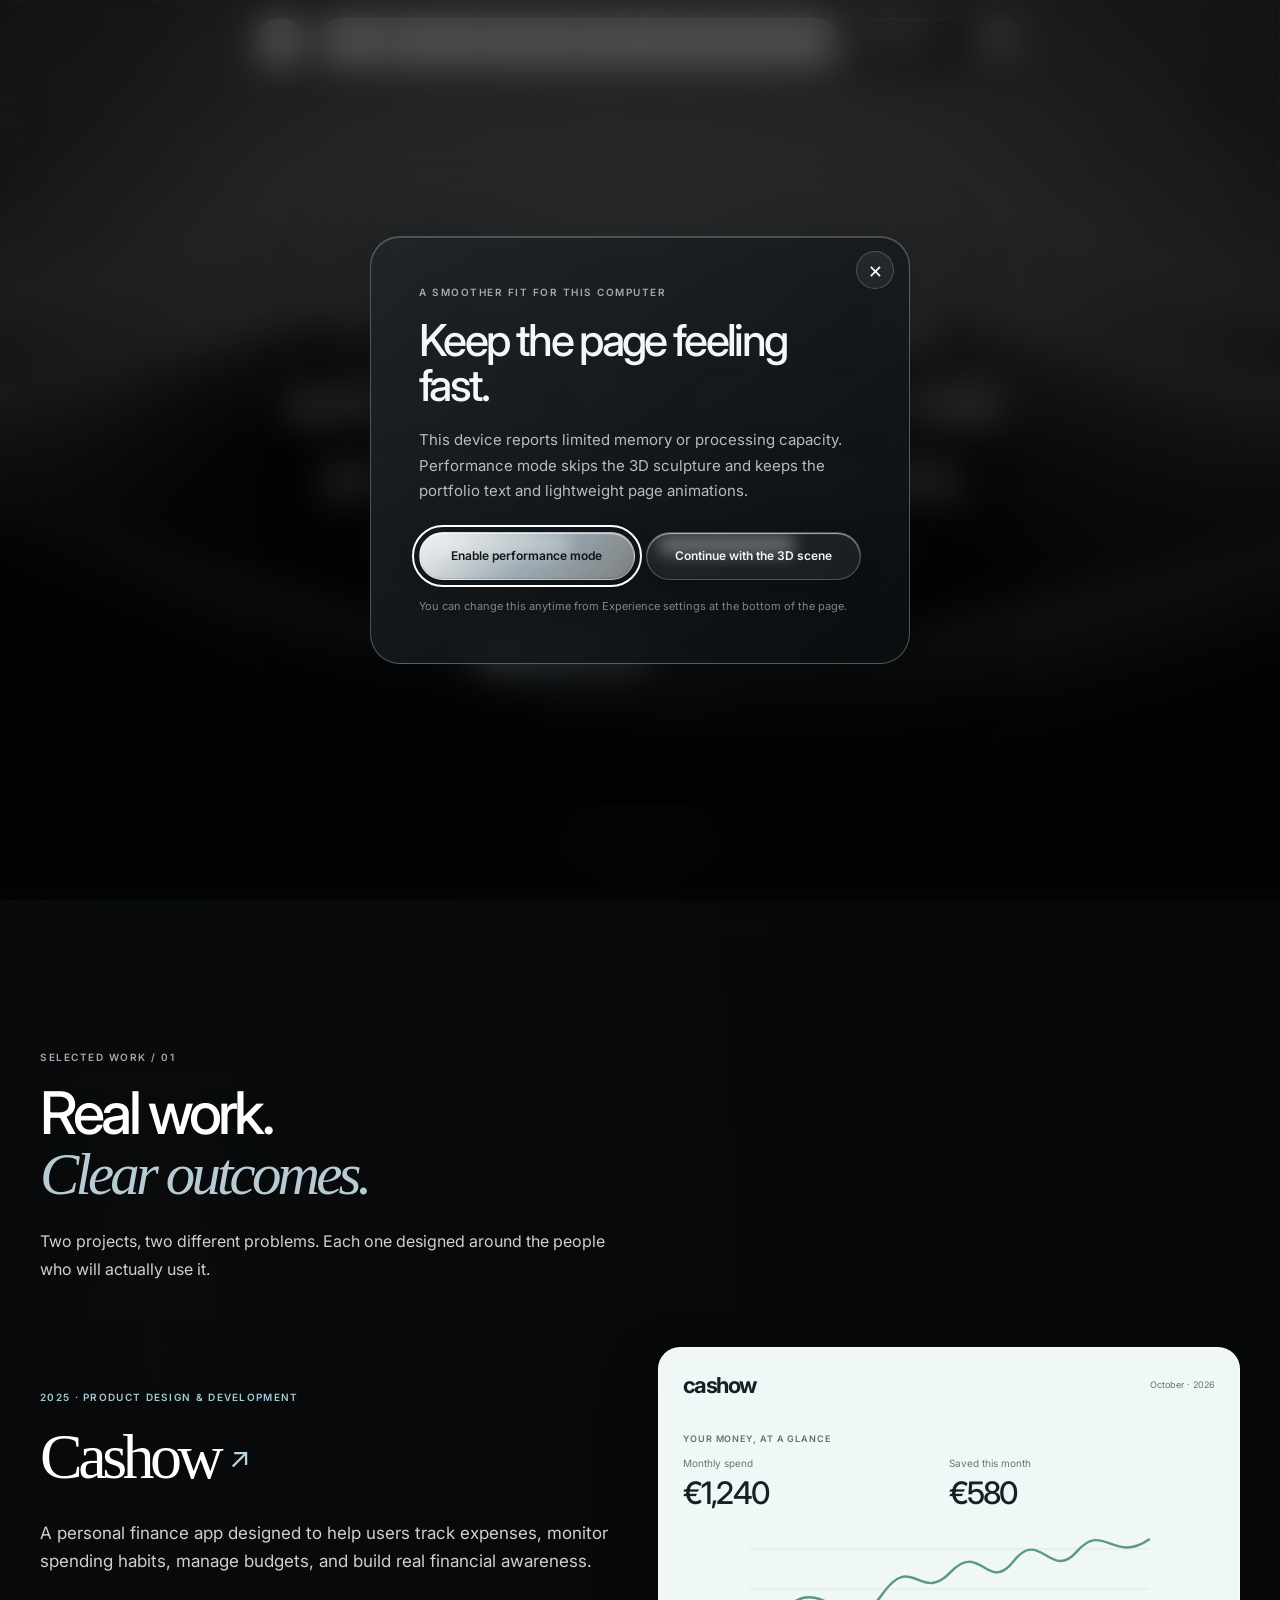
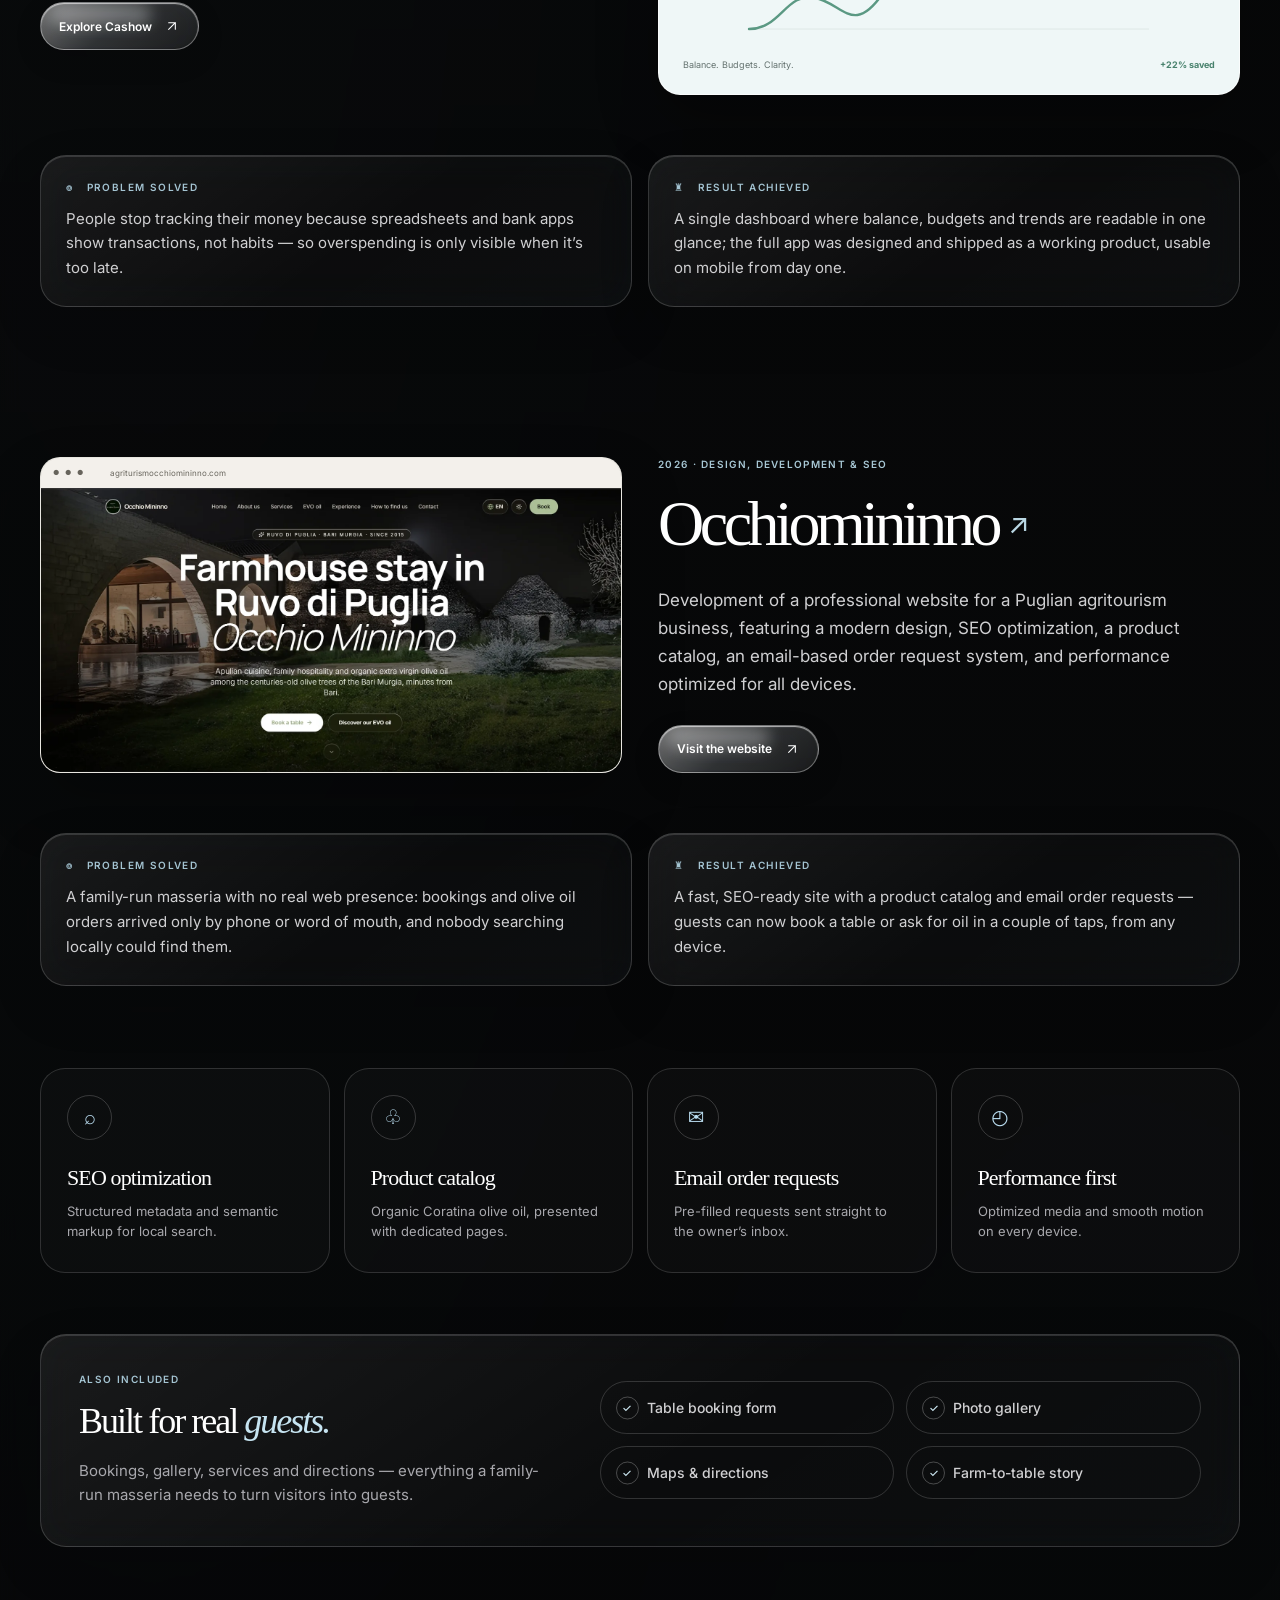
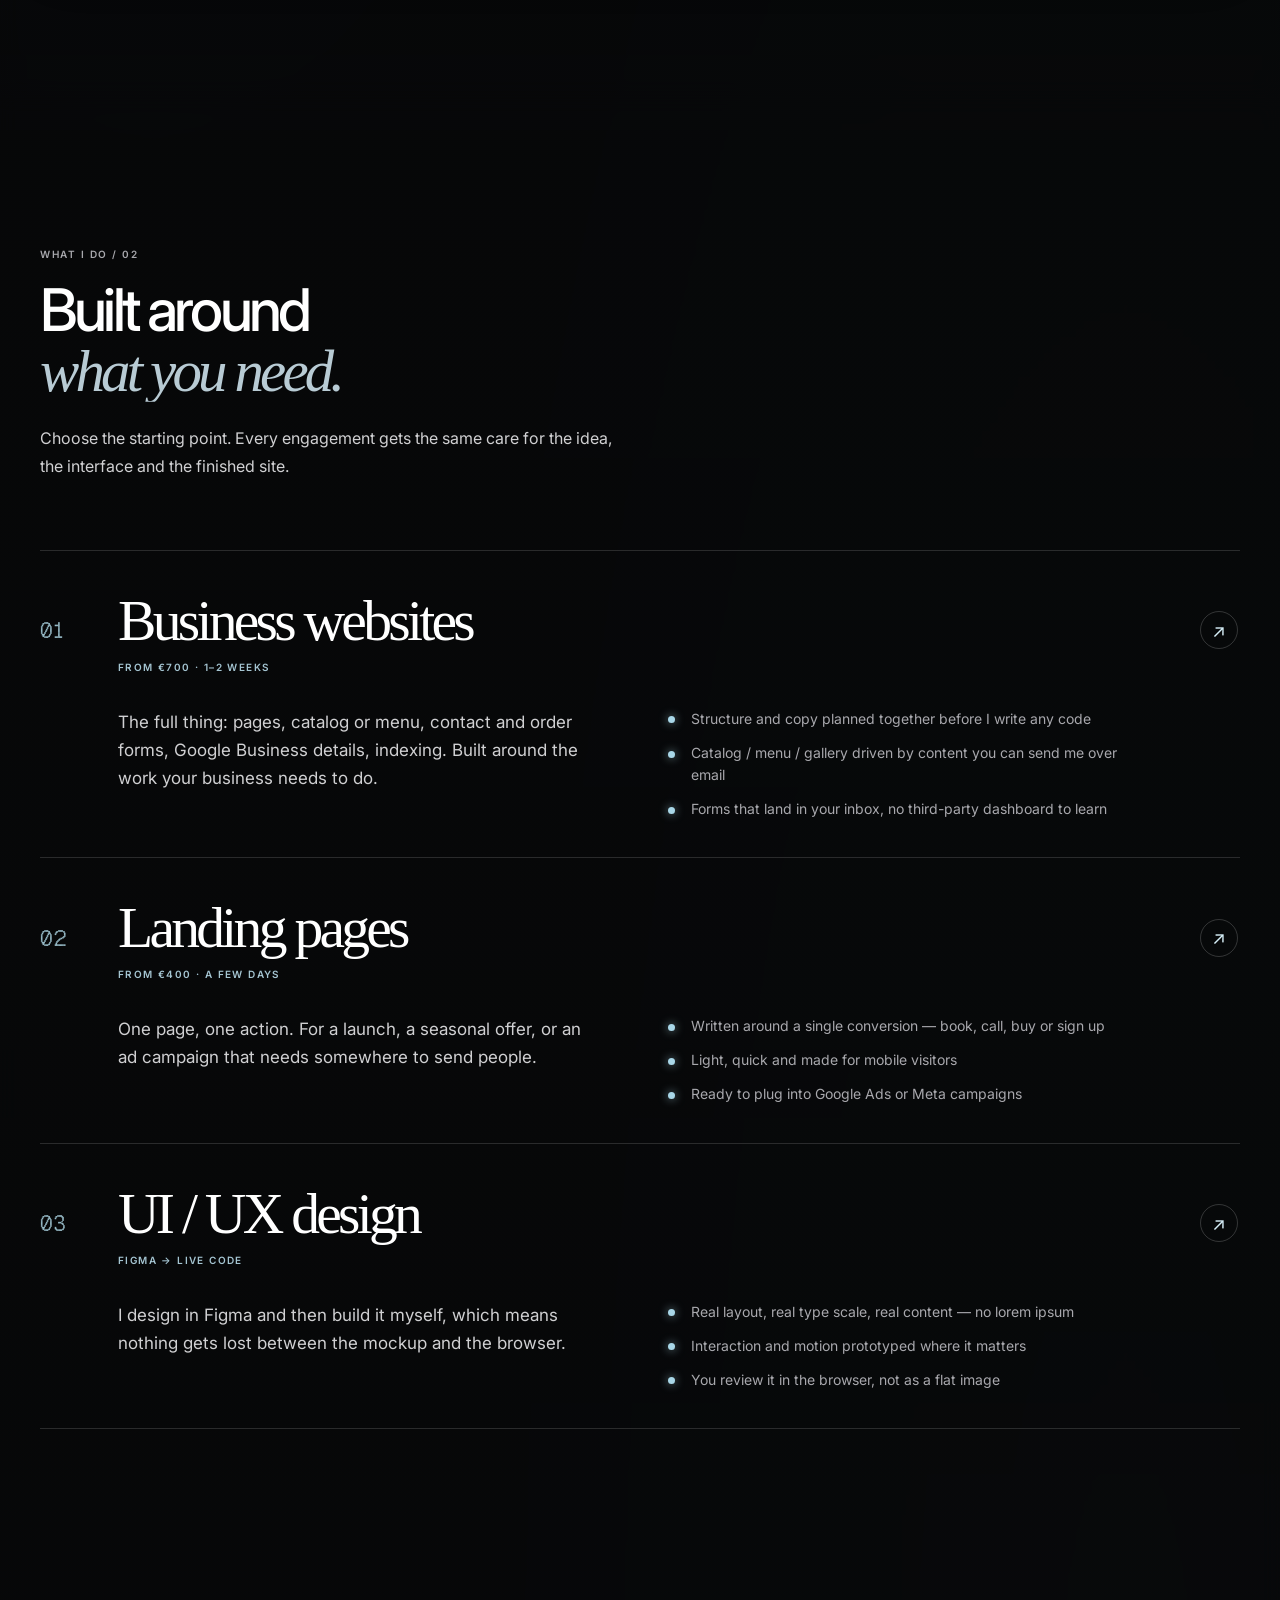
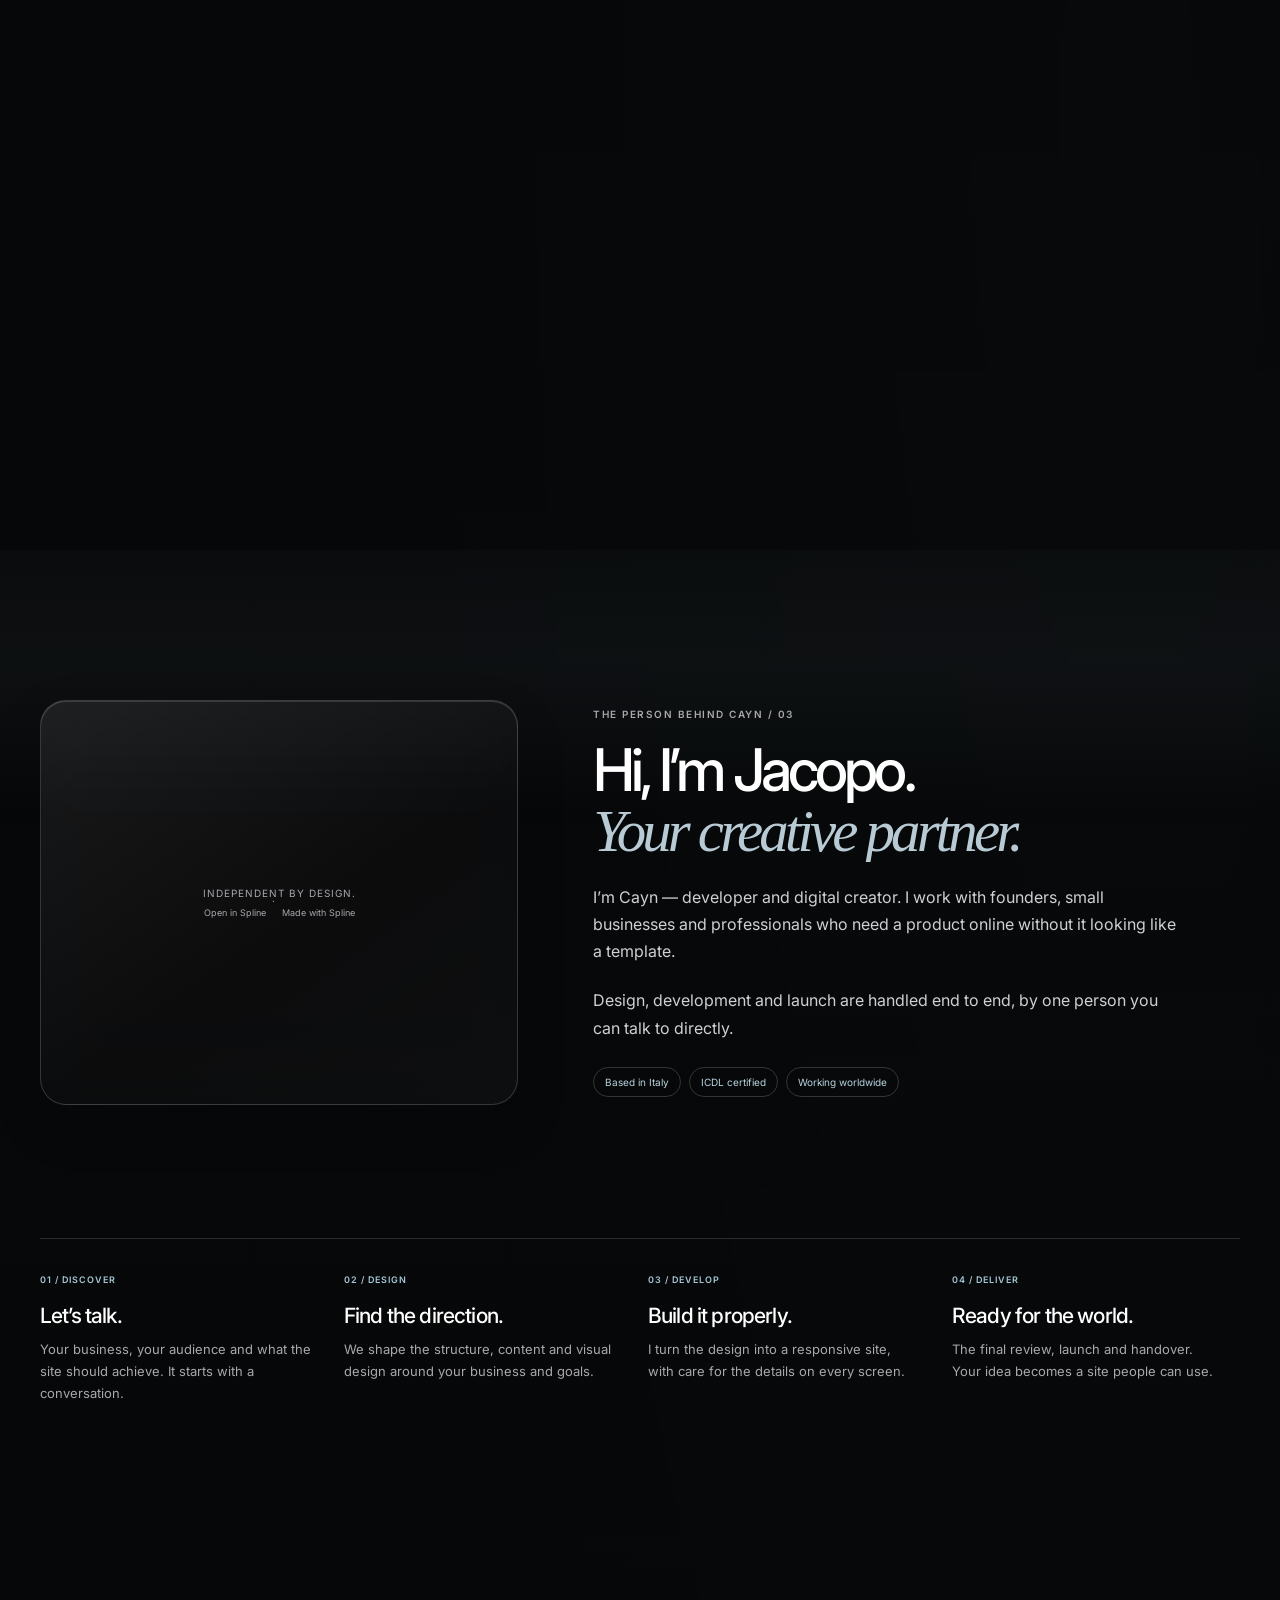
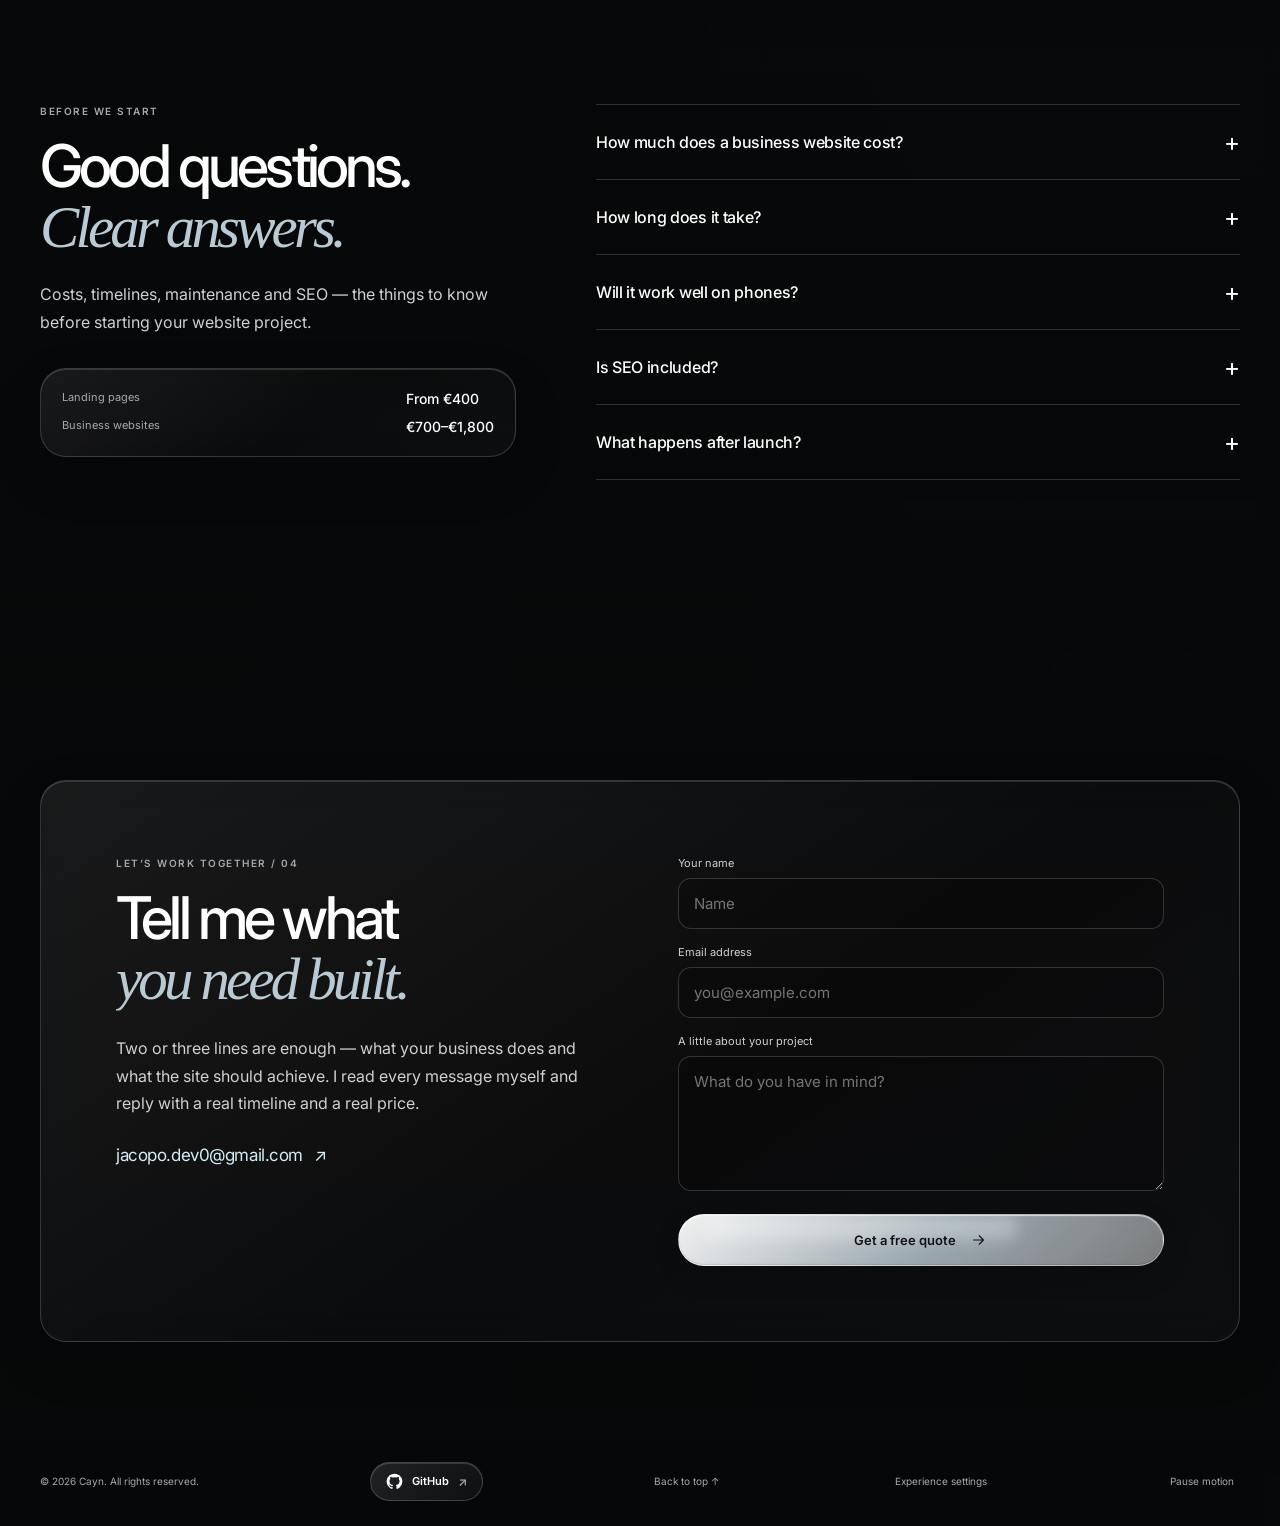
==== commit 08a5eb0b: "Add GitHub repository link to site footer" ====
--- a/index.html
+++ b/index.html
@@ -173,7 +173,7 @@
       <form id="scroll-contact-form" action="mailto:jacopo.dev0@gmail.com" method="post" enctype="text/plain"><label>Your name<input id="scroll-name" name="name" autocomplete="name" placeholder="Name" required maxlength="120"></label><label>Email address<input id="scroll-email" name="email" autocomplete="email" type="email" placeholder="you@example.com" required maxlength="240"></label><label>A little about your project<textarea id="scroll-message" name="message" rows="5" placeholder="What do you have in mind?" required maxlength="5000"></textarea></label><button class="glass-button primary-glass" type="submit">Get a free quote <svg class="icon" aria-hidden="true"><use href="#arrow"/></svg></button><p class="form-status" id="scroll-form-status" role="status"></p></form>
     </div></section>
   </main>
-  <footer class="scroll-footer"><span>© <span id="scroll-year">2026</span> Cayn. All rights reserved.</span><a href="#home">Back to top ↑</a><button id="experience-settings" type="button">Experience settings</button><button id="scroll-motion-toggle" type="button">Pause motion</button></footer>
+  <footer class="scroll-footer"><span>© <span id="scroll-year">2026</span> Cayn. All rights reserved.</span><a class="github-repo-link" href="https://github.com/cayn-dev/m-e" target="_blank" rel="noopener noreferrer" aria-label="Visit Cayn on GitHub"><svg viewBox="0 0 24 24" aria-hidden="true"><path fill="currentColor" d="M12 .9a11.1 11.1 0 0 0-3.51 21.63c.55.1.76-.24.76-.54v-2.1c-3.1.67-3.75-1.32-3.75-1.32-.5-1.28-1.23-1.62-1.23-1.62-1.01-.69.08-.68.08-.68 1.12.08 1.71 1.15 1.71 1.15 1 1.7 2.62 1.21 3.26.92.1-.72.39-1.21.71-1.49-2.48-.28-5.09-1.24-5.09-5.52 0-1.22.44-2.22 1.15-3-.11-.28-.5-1.42.11-2.96 0 0 .94-.3 3.06 1.15a10.6 10.6 0 0 1 5.57 0c2.12-1.45 3.05-1.15 3.05-1.15.61 1.54.23 2.68.12 2.96.72.78 1.15 1.78 1.15 3 0 4.29-2.61 5.23-5.1 5.5.4.35.76 1.02.76 2.06v3.05c0 .3.2.65.77.54A11.1 11.1 0 0 0 12 .9Z"/></svg><span>GitHub</span><span class="github-repo-arrow" aria-hidden="true">↗</span></a><a href="#home">Back to top ↑</a><button id="experience-settings" type="button">Experience settings</button><button id="scroll-motion-toggle" type="button">Pause motion</button></footer>
 </div>
 <div class="experience-overlay" id="experience-dialog" role="dialog" aria-modal="true" aria-labelledby="experience-title" aria-describedby="experience-description" hidden>
   <section class="experience-card glass-card">
--- a/scroll.css
+++ b/scroll.css
@@ -184,4 +184,12 @@
 .spline-status:not([hidden])::before{width:8px;height:8px;border:1px solid rgba(210,237,246,.42);border-top-color:#e9f8fd;border-radius:50%;content:"";animation:splineSpinner .8s linear infinite}
 .about-spline-stage[data-spline-state="error"] .spline-status::before{display:none}
 .scroll-footer{flex-wrap:wrap}
+.github-repo-link{display:inline-flex;align-items:center;gap:9px;padding:10px 15px;border:1px solid rgba(255,255,255,.18);border-radius:999px;background:linear-gradient(135deg,rgba(255,255,255,.11),rgba(255,255,255,.035));box-shadow:inset 0 1px rgba(255,255,255,.14);color:var(--text);font-size:11px;font-weight:600;text-decoration:none;transition:transform .28s cubic-bezier(.2,.8,.2,1),border-color .28s ease,background .28s ease,box-shadow .28s ease}
+.github-repo-link:hover{transform:translateY(-2px);border-color:rgba(205,234,243,.4);background:linear-gradient(135deg,rgba(205,234,243,.2),rgba(255,255,255,.06));box-shadow:inset 0 1px rgba(255,255,255,.24),0 9px 24px rgba(0,0,0,.16)}
+.github-repo-link svg{width:17px;height:17px;flex:none}
+.github-repo-arrow{color:var(--muted);font-size:12px;transition:transform .25s ease}
+.github-repo-link:hover .github-repo-arrow{transform:translate(2px,-2px)}
+[data-theme="light"] .github-repo-link{border-color:rgba(27,40,45,.16);background:linear-gradient(135deg,rgba(255,255,255,.72),rgba(255,255,255,.3));box-shadow:inset 0 1px rgba(255,255,255,.9),0 8px 18px rgba(18,35,42,.08);color:#192124}
+[data-theme="light"] .github-repo-link:hover{border-color:rgba(41,83,98,.34);background:linear-gradient(135deg,rgba(255,255,255,.95),rgba(210,234,241,.65))}
+@media(max-width:560px){.github-repo-link{order:3;padding:8px 12px;font-size:10px}.scroll-footer>span{order:1}.scroll-footer>a[href="#home"]{order:2}.scroll-footer button{order:4}}
 @keyframes splineSpinner{to{transform:rotate(360deg)}}
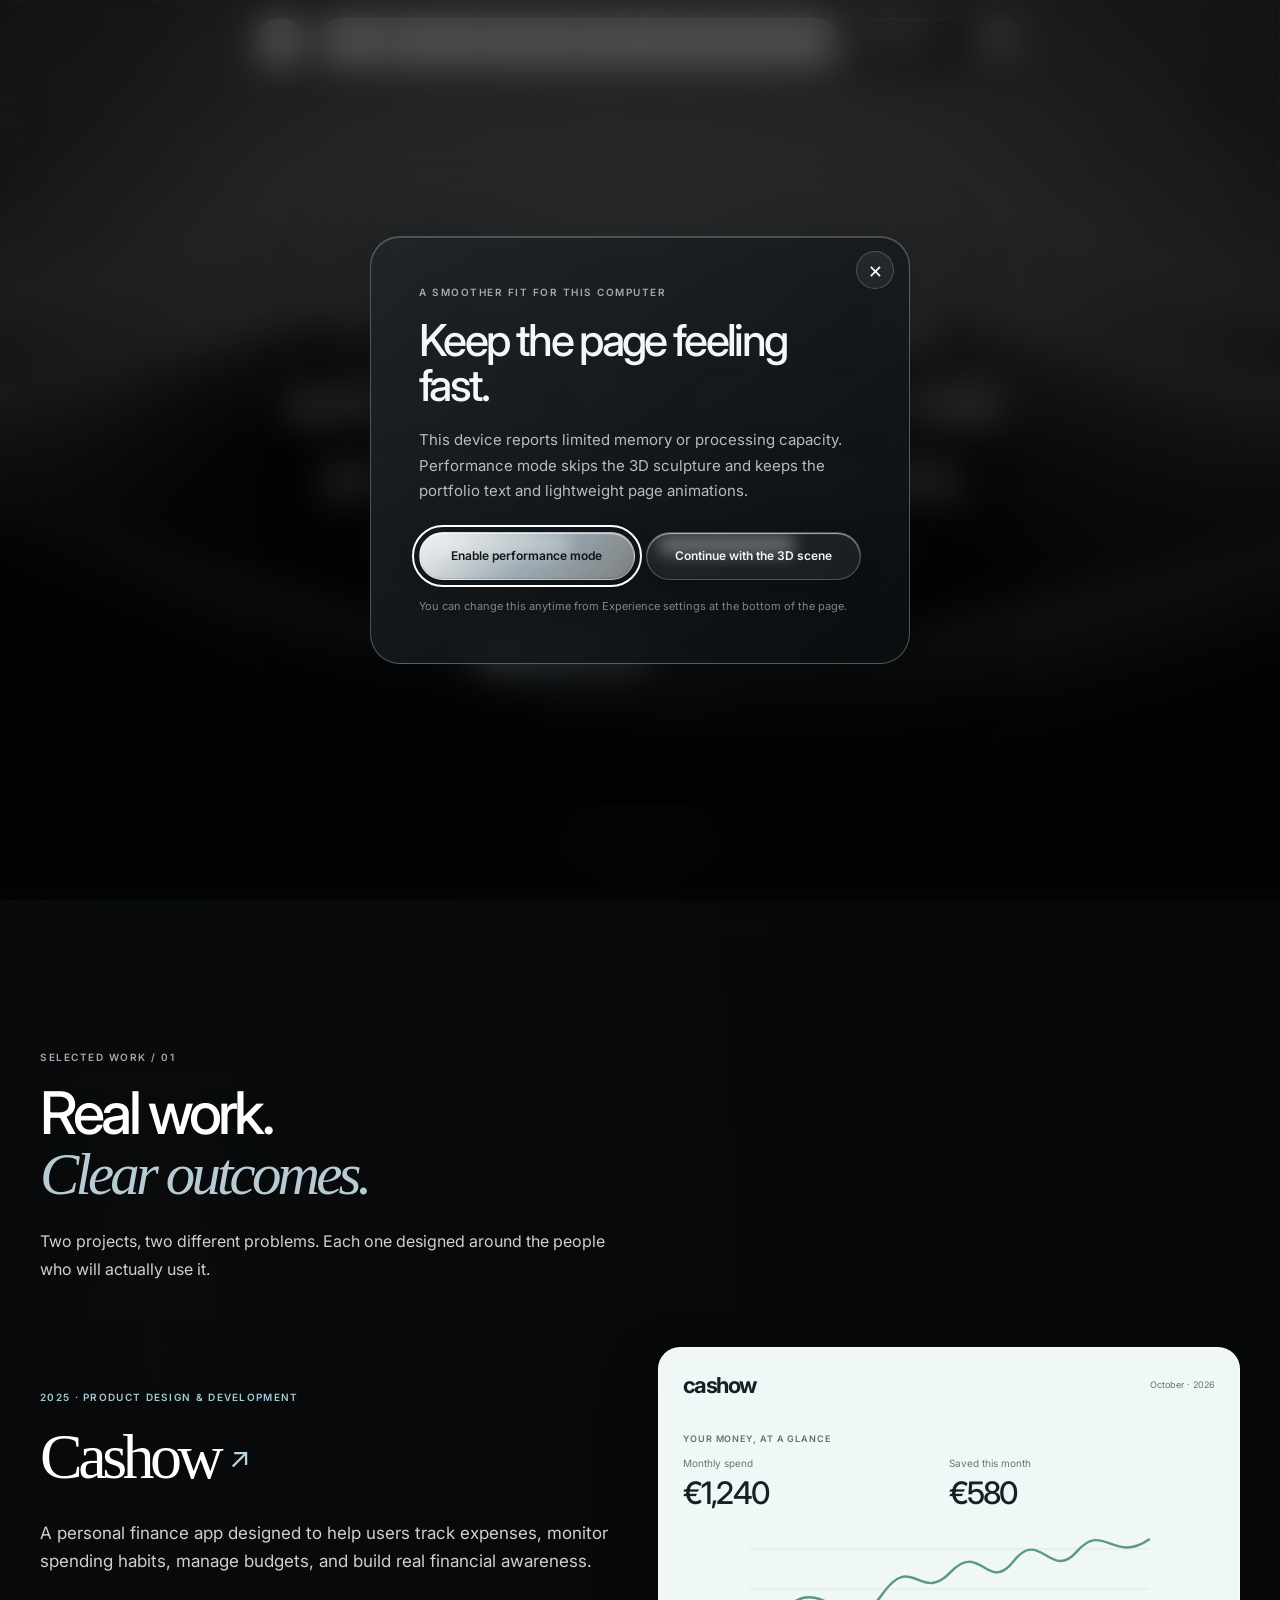
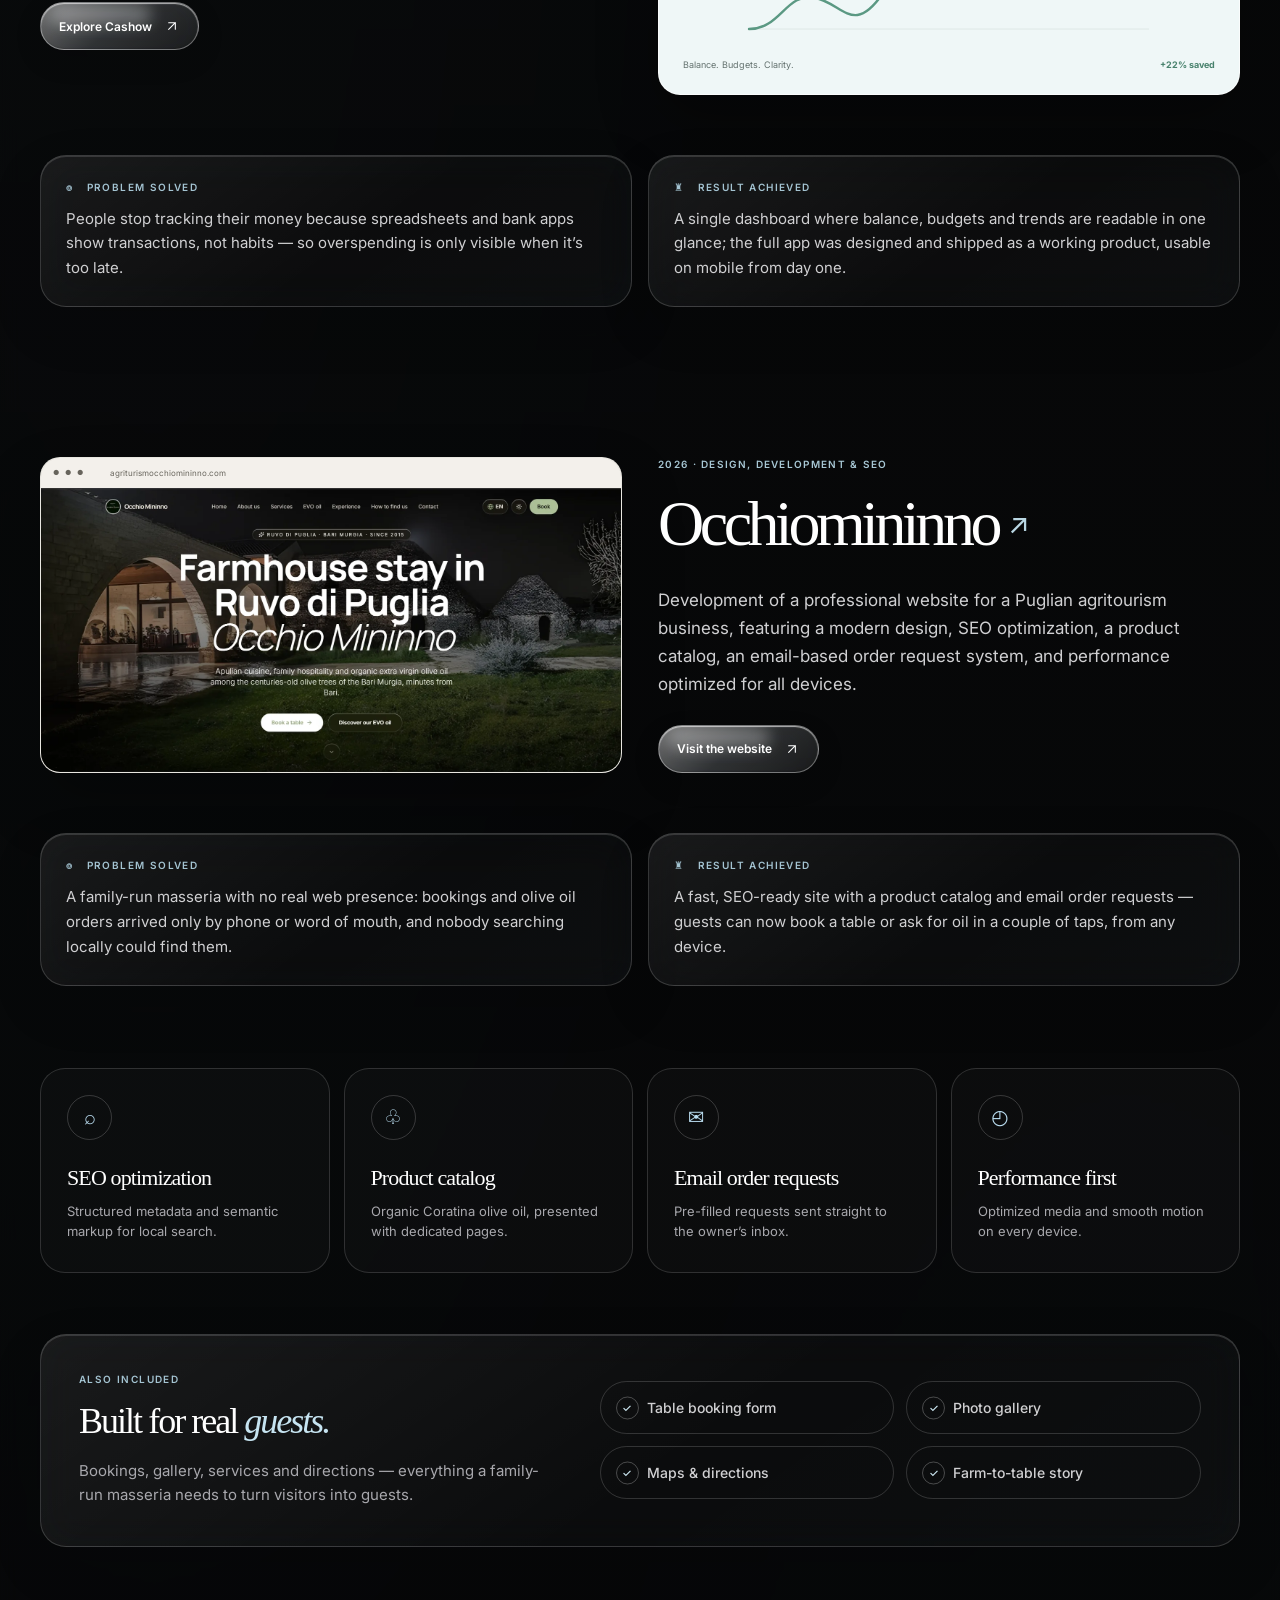
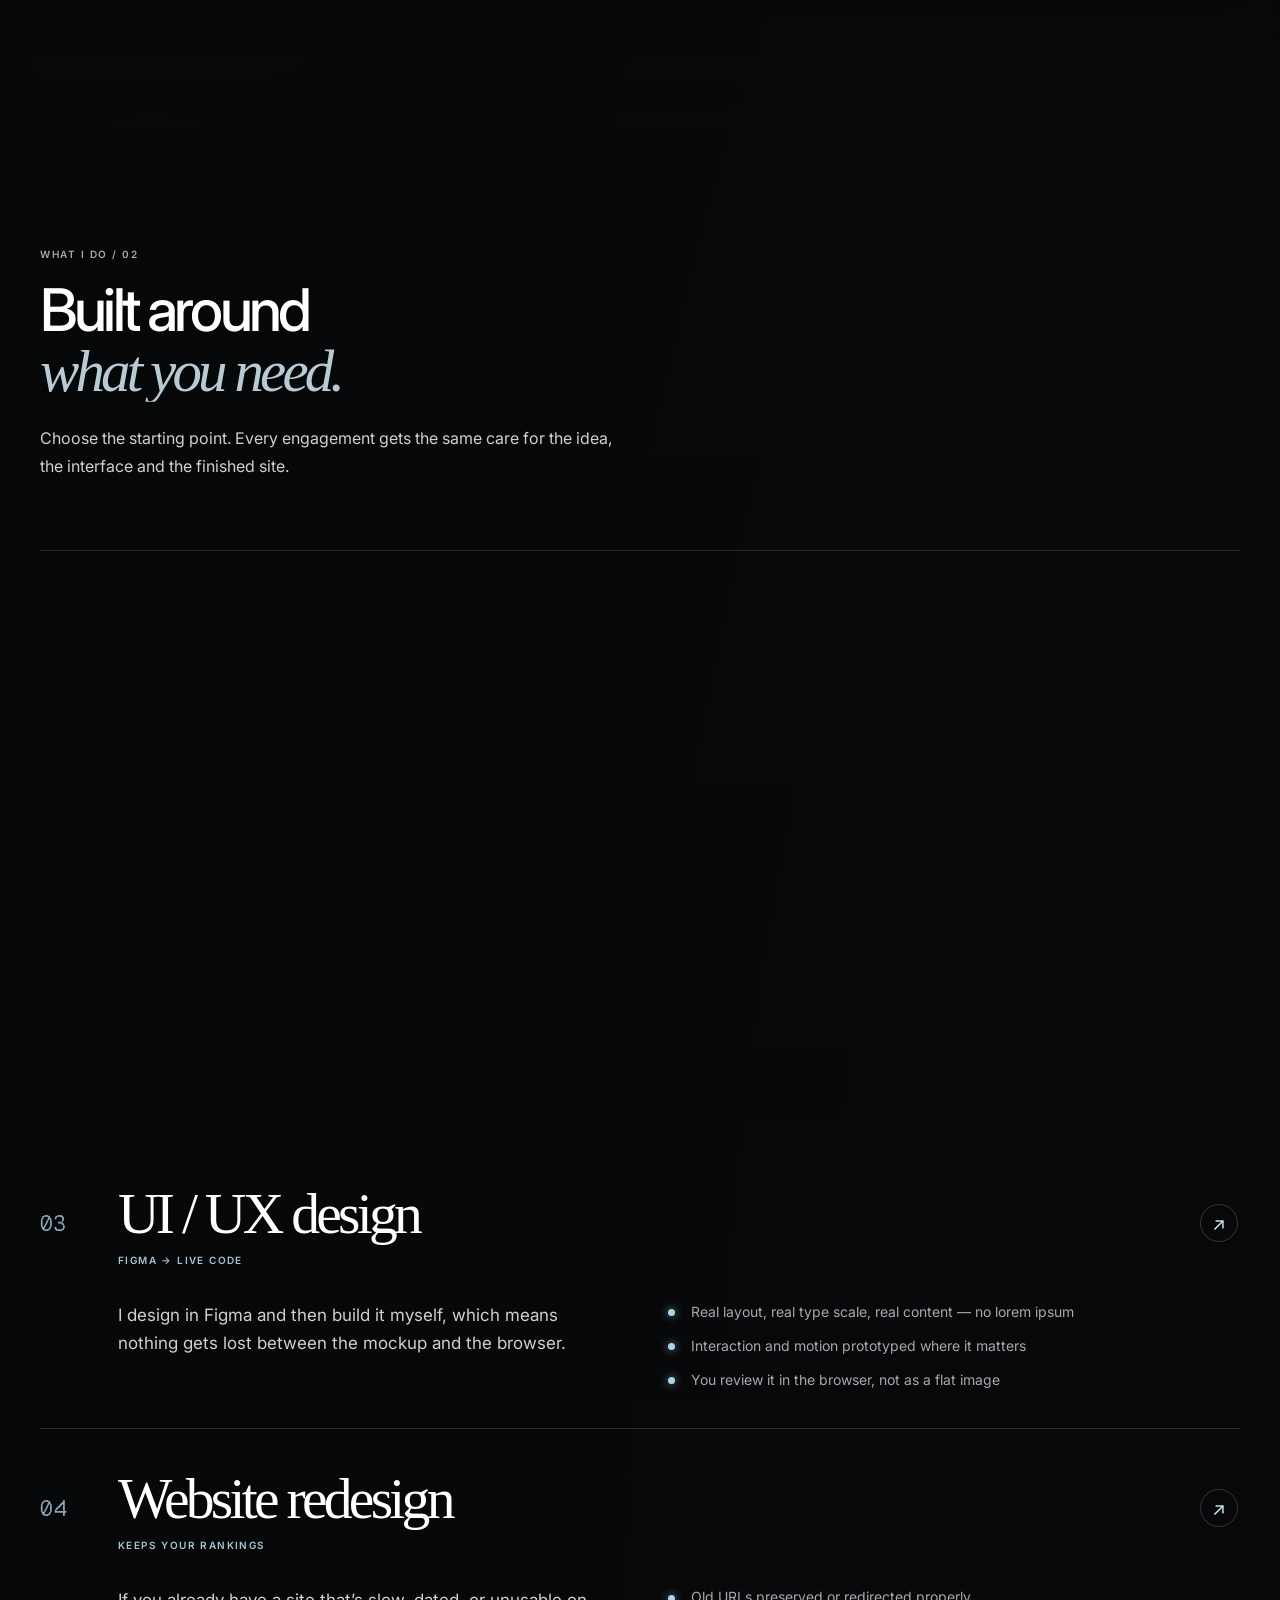
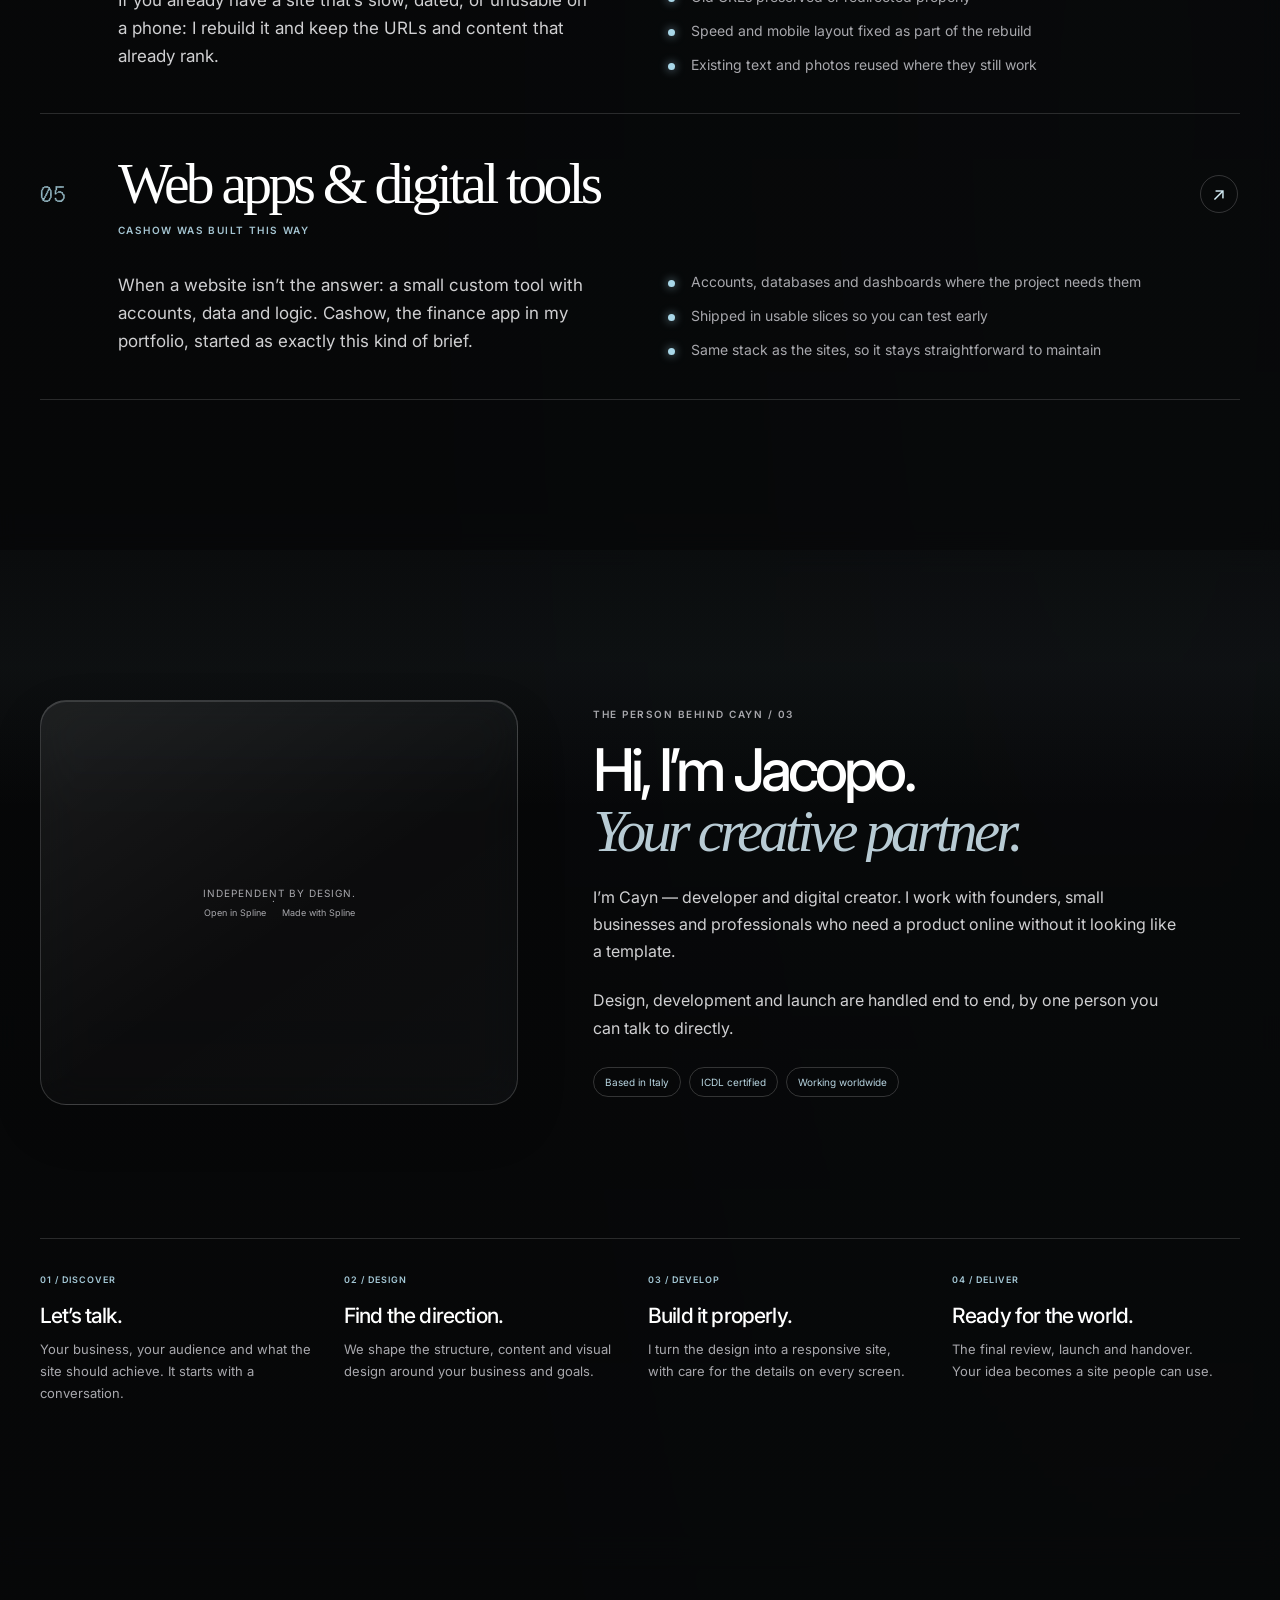
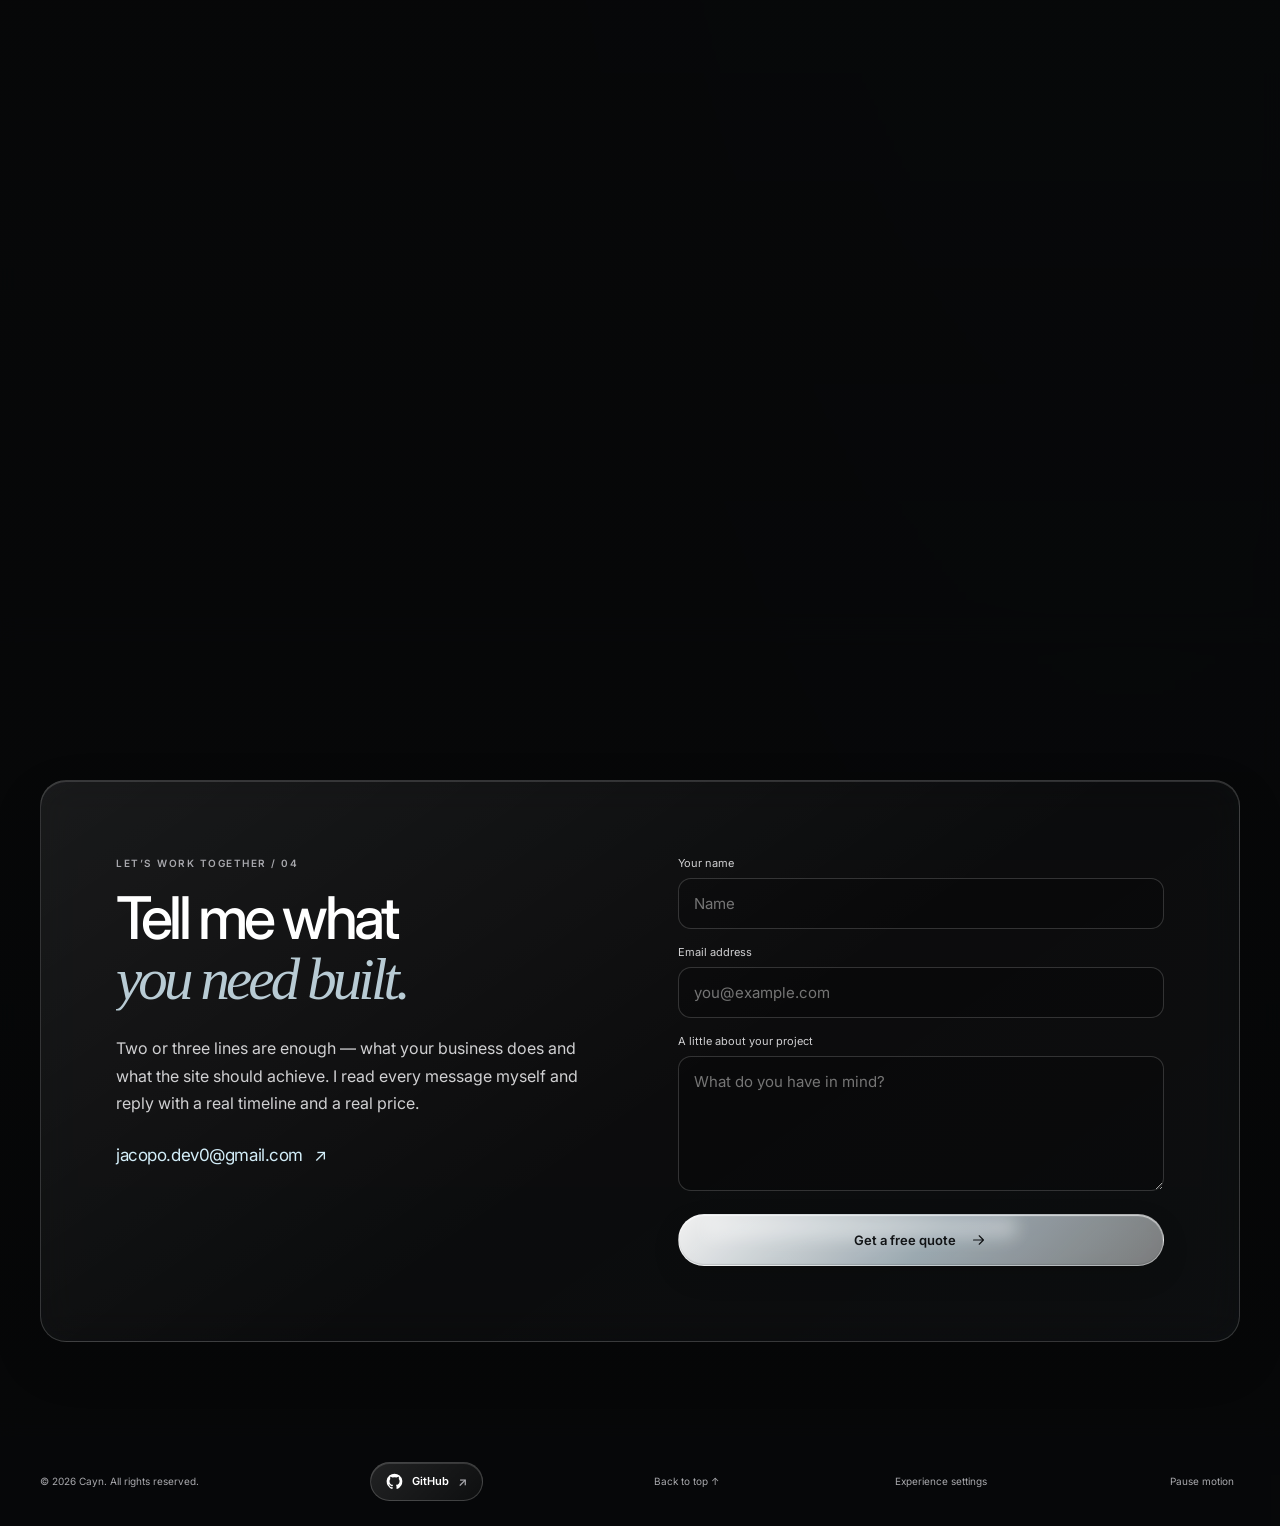
==== commit 738b2470: "Restore motion by default and use Cayn logo favicon" ====
--- a/index.html
+++ b/index.html
@@ -7,8 +7,8 @@
 <link rel="canonical" href="https://www.cayn.dev/">
 <meta property="og:type" content="website"><meta property="og:site_name" content="Cayn"><meta property="og:title" content="Cayn — Developer &amp; Digital Creator"><meta property="og:description" content="Independent web design and development for businesses, founders and digital products."><meta property="og:url" content="https://www.cayn.dev/"><meta property="og:image" content="https://www.cayn.dev/assets/occhio-hero.webp">
 <meta name="twitter:card" content="summary_large_image"><meta name="twitter:title" content="Cayn — Developer &amp; Digital Creator"><meta name="twitter:description" content="Independent web design and development for businesses, founders and digital products."><meta name="twitter:image" content="https://www.cayn.dev/assets/occhio-hero.webp">
-<link rel="icon" type="image/png" href="favicon.png"><link rel="apple-touch-icon" href="favicon.png">
-<script>try{const t=localStorage.getItem('cayn-theme');if(t==='light'||t==='dark')document.documentElement.dataset.theme=t;const m=localStorage.getItem('cayn-scroll-motion');document.documentElement.dataset.motion=m==='full'||m==='reduce'?m:(matchMedia('(prefers-reduced-motion: reduce)').matches?'reduce':'full')}catch(e){}</script>
+<link rel="icon" type="image/png" href="assets/cayn-logo-circle.png?v=2"><link rel="apple-touch-icon" href="assets/cayn-logo-circle.png?v=2">
+<script>try{const t=localStorage.getItem('cayn-theme');if(t==='light'||t==='dark')document.documentElement.dataset.theme=t;const m=localStorage.getItem('cayn-scroll-motion');document.documentElement.dataset.motion=m==='reduce'?'reduce':'full'}catch(e){document.documentElement.dataset.motion='full'}</script>
 <link rel="preconnect" href="https://fonts.googleapis.com"><link rel="preconnect" href="https://fonts.gstatic.com" crossorigin>
 <link href="https://fonts.googleapis.com/css2?family=Inter:wght@400;500;600&display=swap" rel="stylesheet">
 <link href="https://db.onlinewebfonts.com/c/8cb707a9b8a73f8a7403336b861c3074?family=BubbledotICG-FinePos" rel="stylesheet">
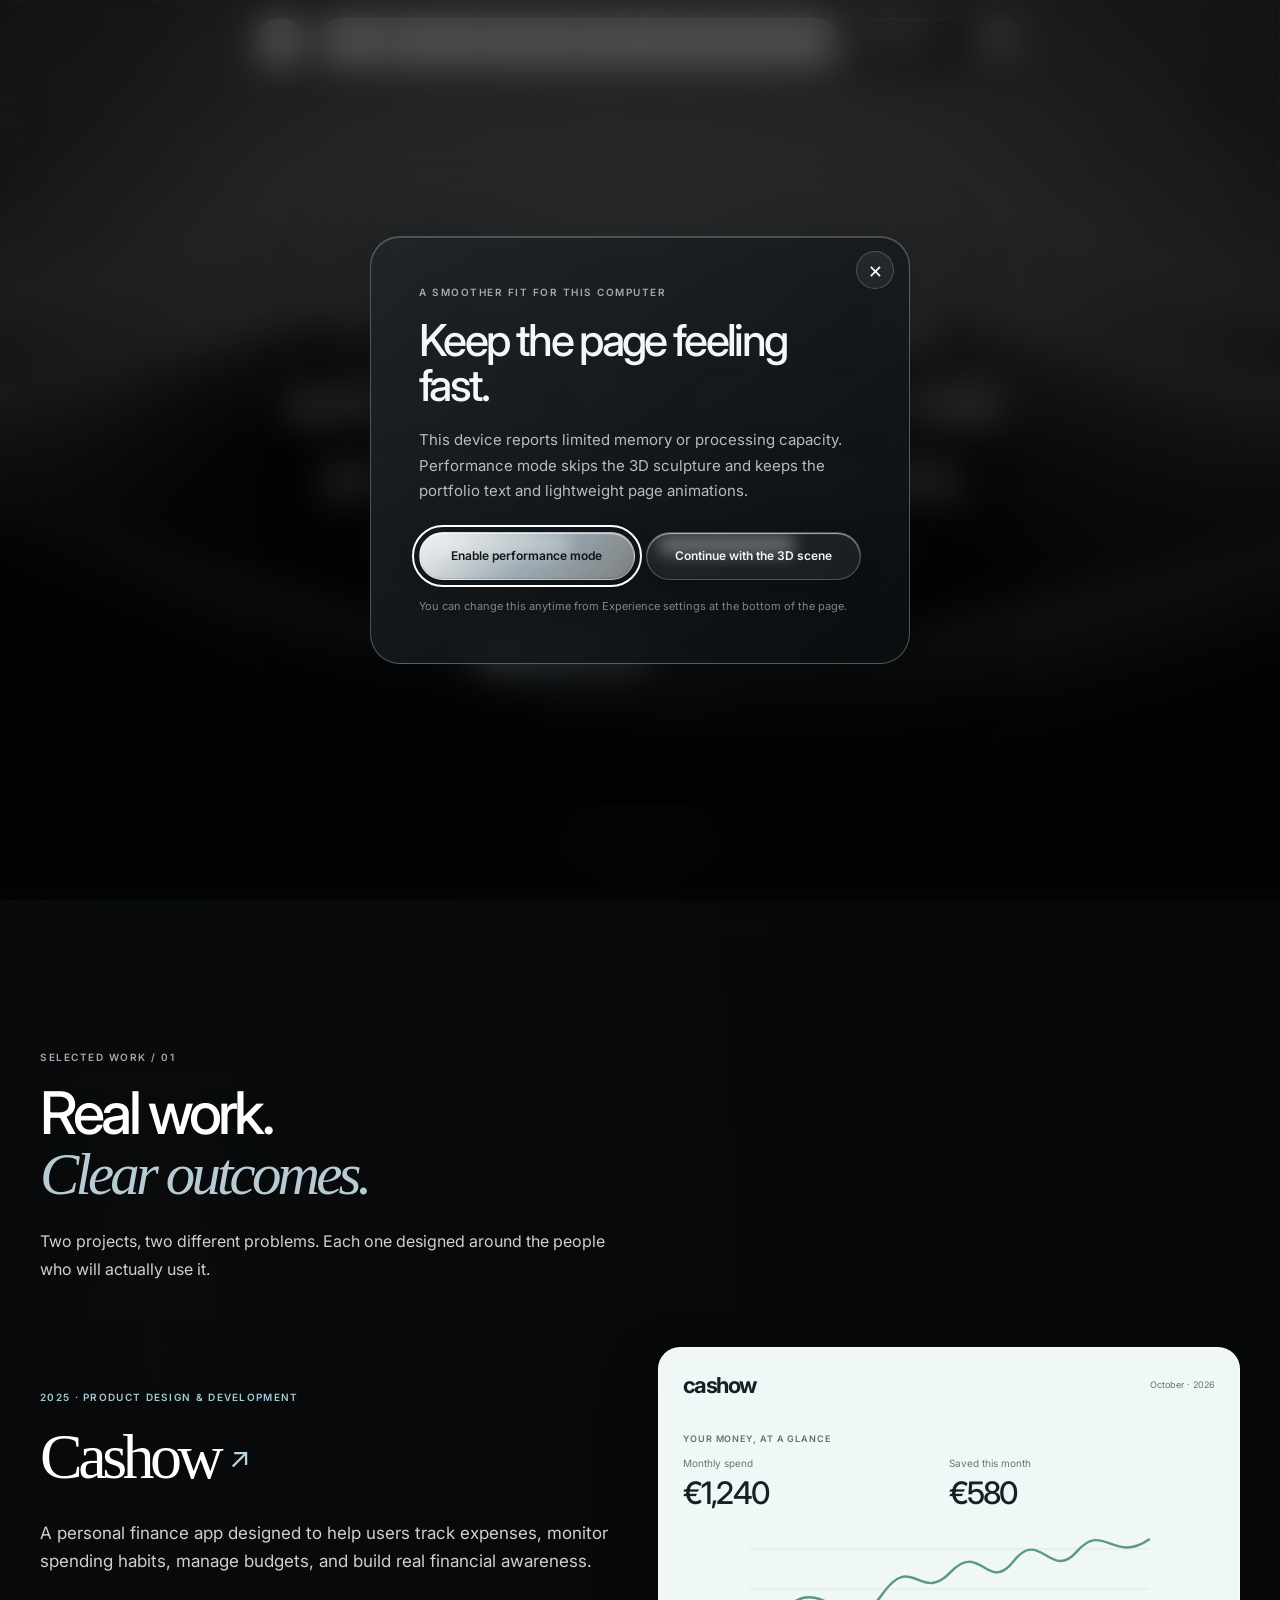
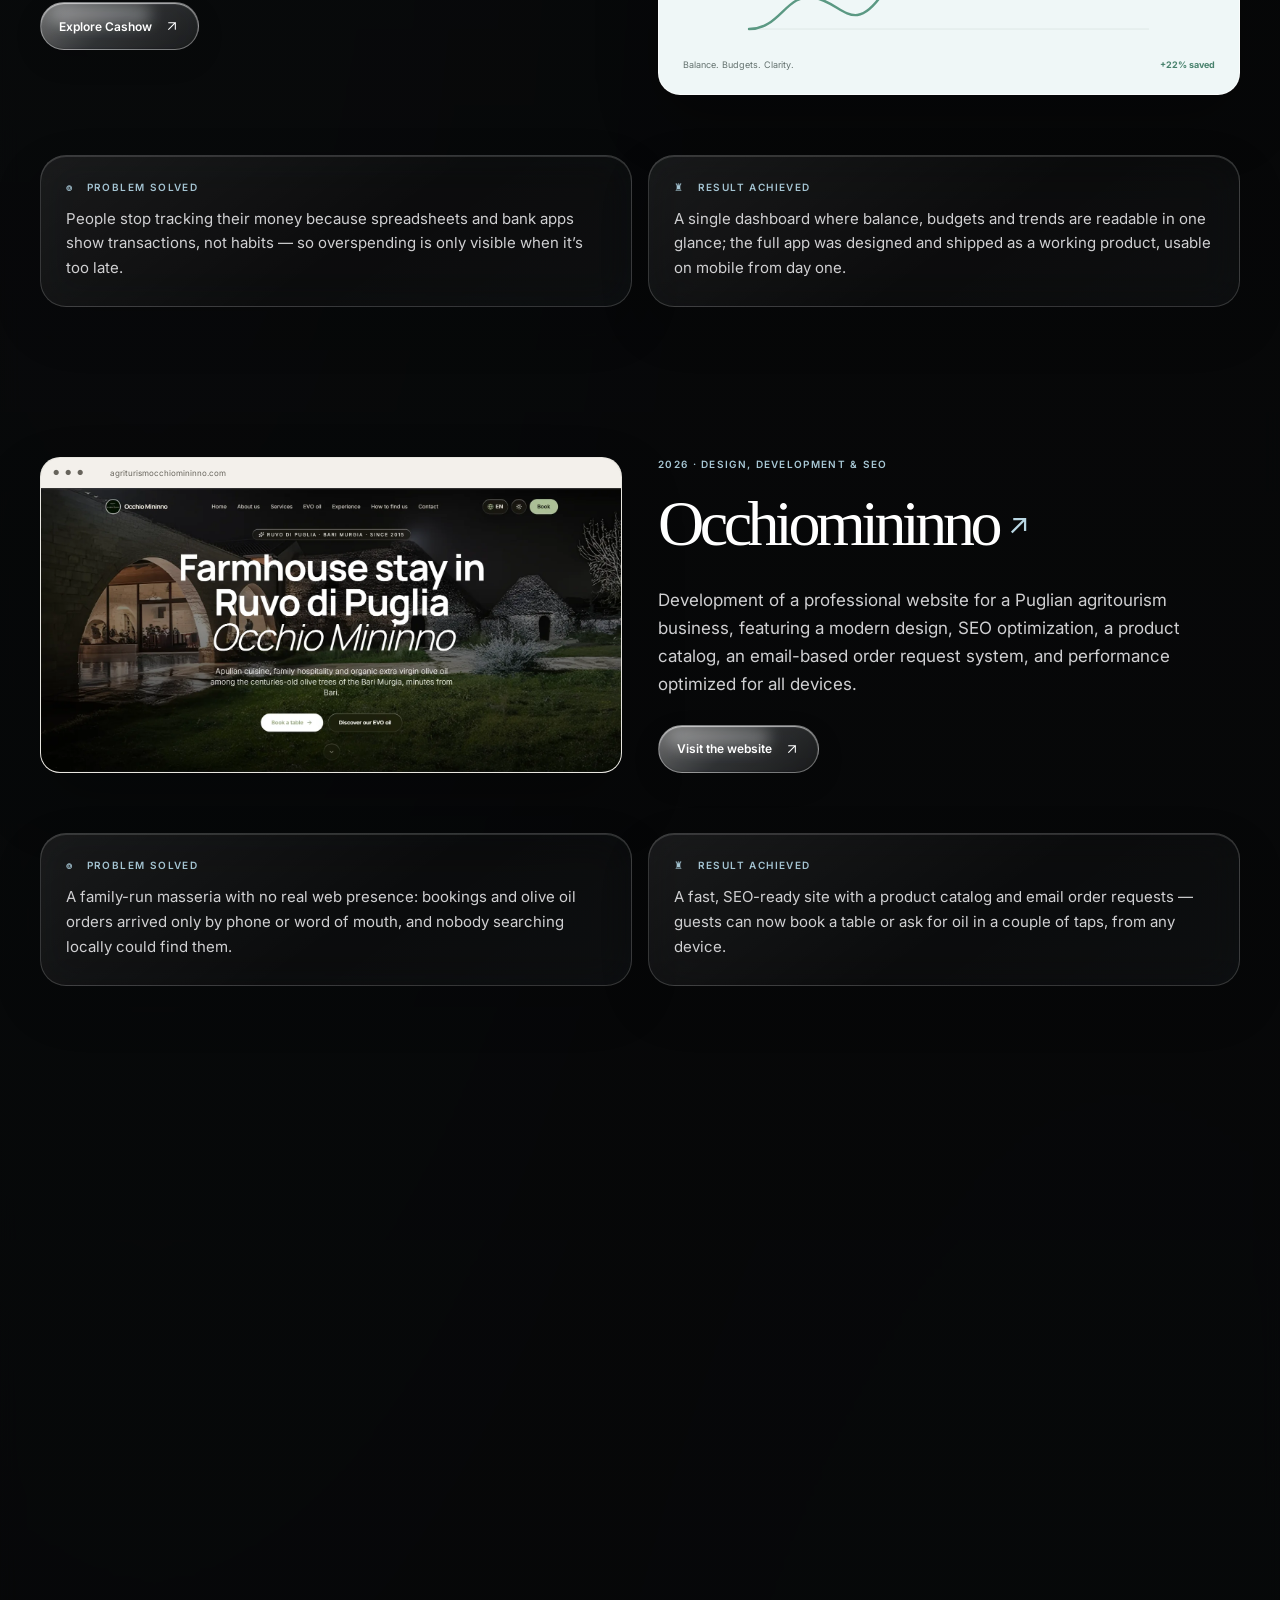
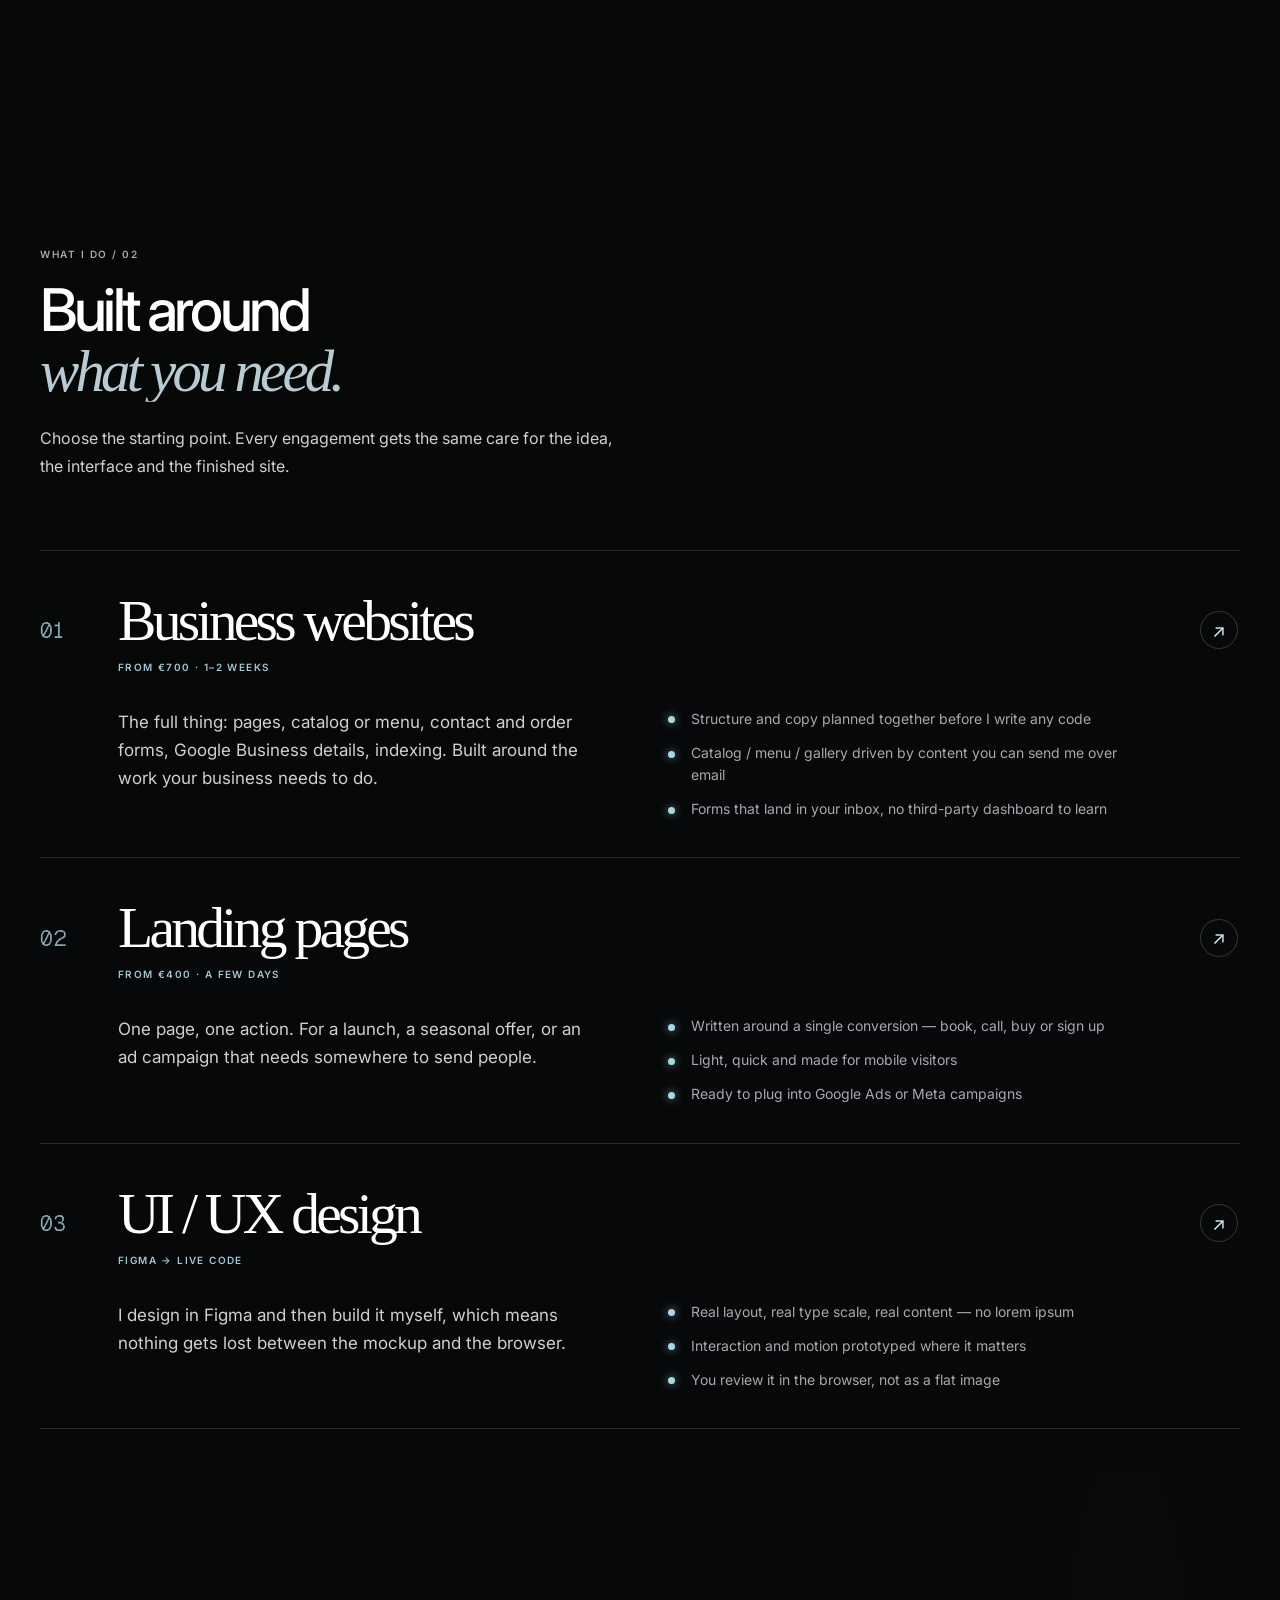
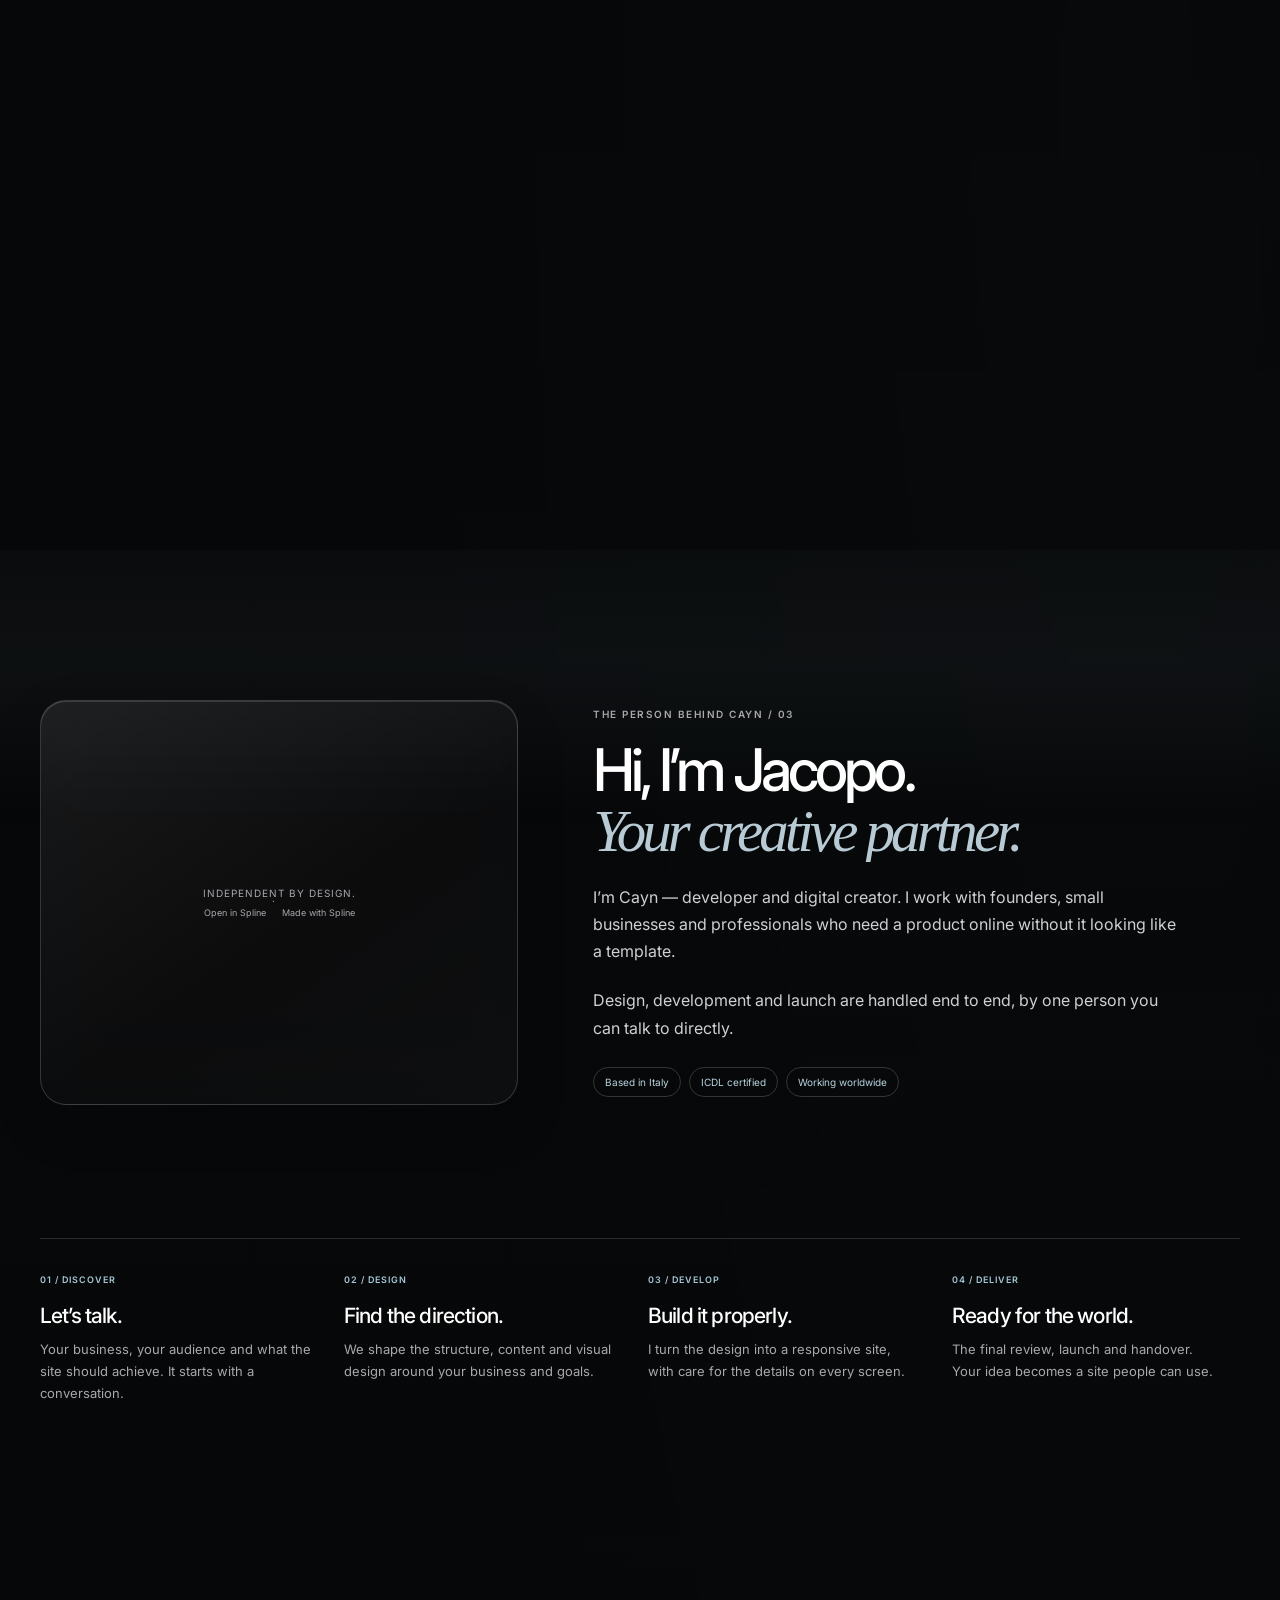
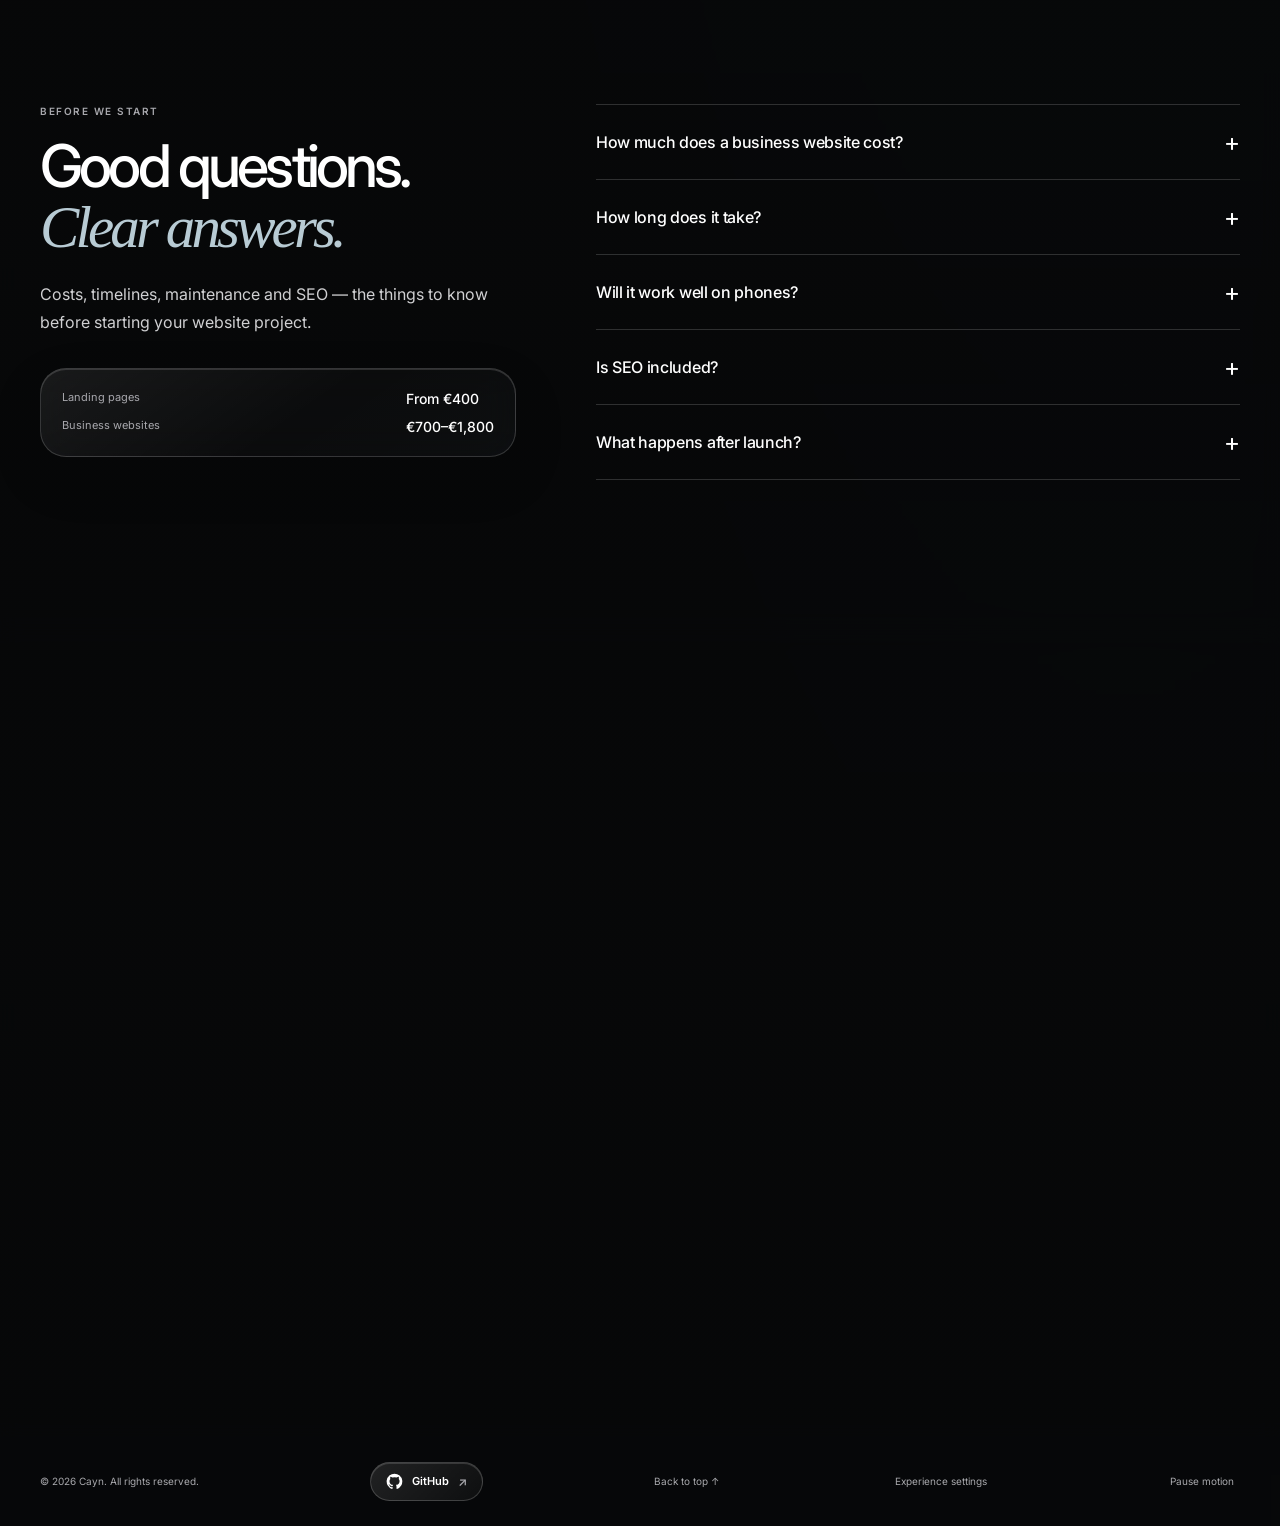
==== commit 521f3dac: "Reset stale reduced-motion preference" ====
--- a/index.html
+++ b/index.html
@@ -8,7 +8,7 @@
 <meta property="og:type" content="website"><meta property="og:site_name" content="Cayn"><meta property="og:title" content="Cayn — Developer &amp; Digital Creator"><meta property="og:description" content="Independent web design and development for businesses, founders and digital products."><meta property="og:url" content="https://www.cayn.dev/"><meta property="og:image" content="https://www.cayn.dev/assets/occhio-hero.webp">
 <meta name="twitter:card" content="summary_large_image"><meta name="twitter:title" content="Cayn — Developer &amp; Digital Creator"><meta name="twitter:description" content="Independent web design and development for businesses, founders and digital products."><meta name="twitter:image" content="https://www.cayn.dev/assets/occhio-hero.webp">
 <link rel="icon" type="image/png" href="assets/cayn-logo-circle.png?v=2"><link rel="apple-touch-icon" href="assets/cayn-logo-circle.png?v=2">
-<script>try{const t=localStorage.getItem('cayn-theme');if(t==='light'||t==='dark')document.documentElement.dataset.theme=t;const m=localStorage.getItem('cayn-scroll-motion');document.documentElement.dataset.motion=m==='reduce'?'reduce':'full'}catch(e){document.documentElement.dataset.motion='full'}</script>
+<script>try{const t=localStorage.getItem('cayn-theme');if(t==='light'||t==='dark')document.documentElement.dataset.theme=t;const m=localStorage.getItem('cayn-scroll-motion-v2');document.documentElement.dataset.motion=m==='reduce'?'reduce':'full'}catch(e){document.documentElement.dataset.motion='full'}</script>
 <link rel="preconnect" href="https://fonts.googleapis.com"><link rel="preconnect" href="https://fonts.gstatic.com" crossorigin>
 <link href="https://fonts.googleapis.com/css2?family=Inter:wght@400;500;600&display=swap" rel="stylesheet">
 <link href="https://db.onlinewebfonts.com/c/8cb707a9b8a73f8a7403336b861c3074?family=BubbledotICG-FinePos" rel="stylesheet">
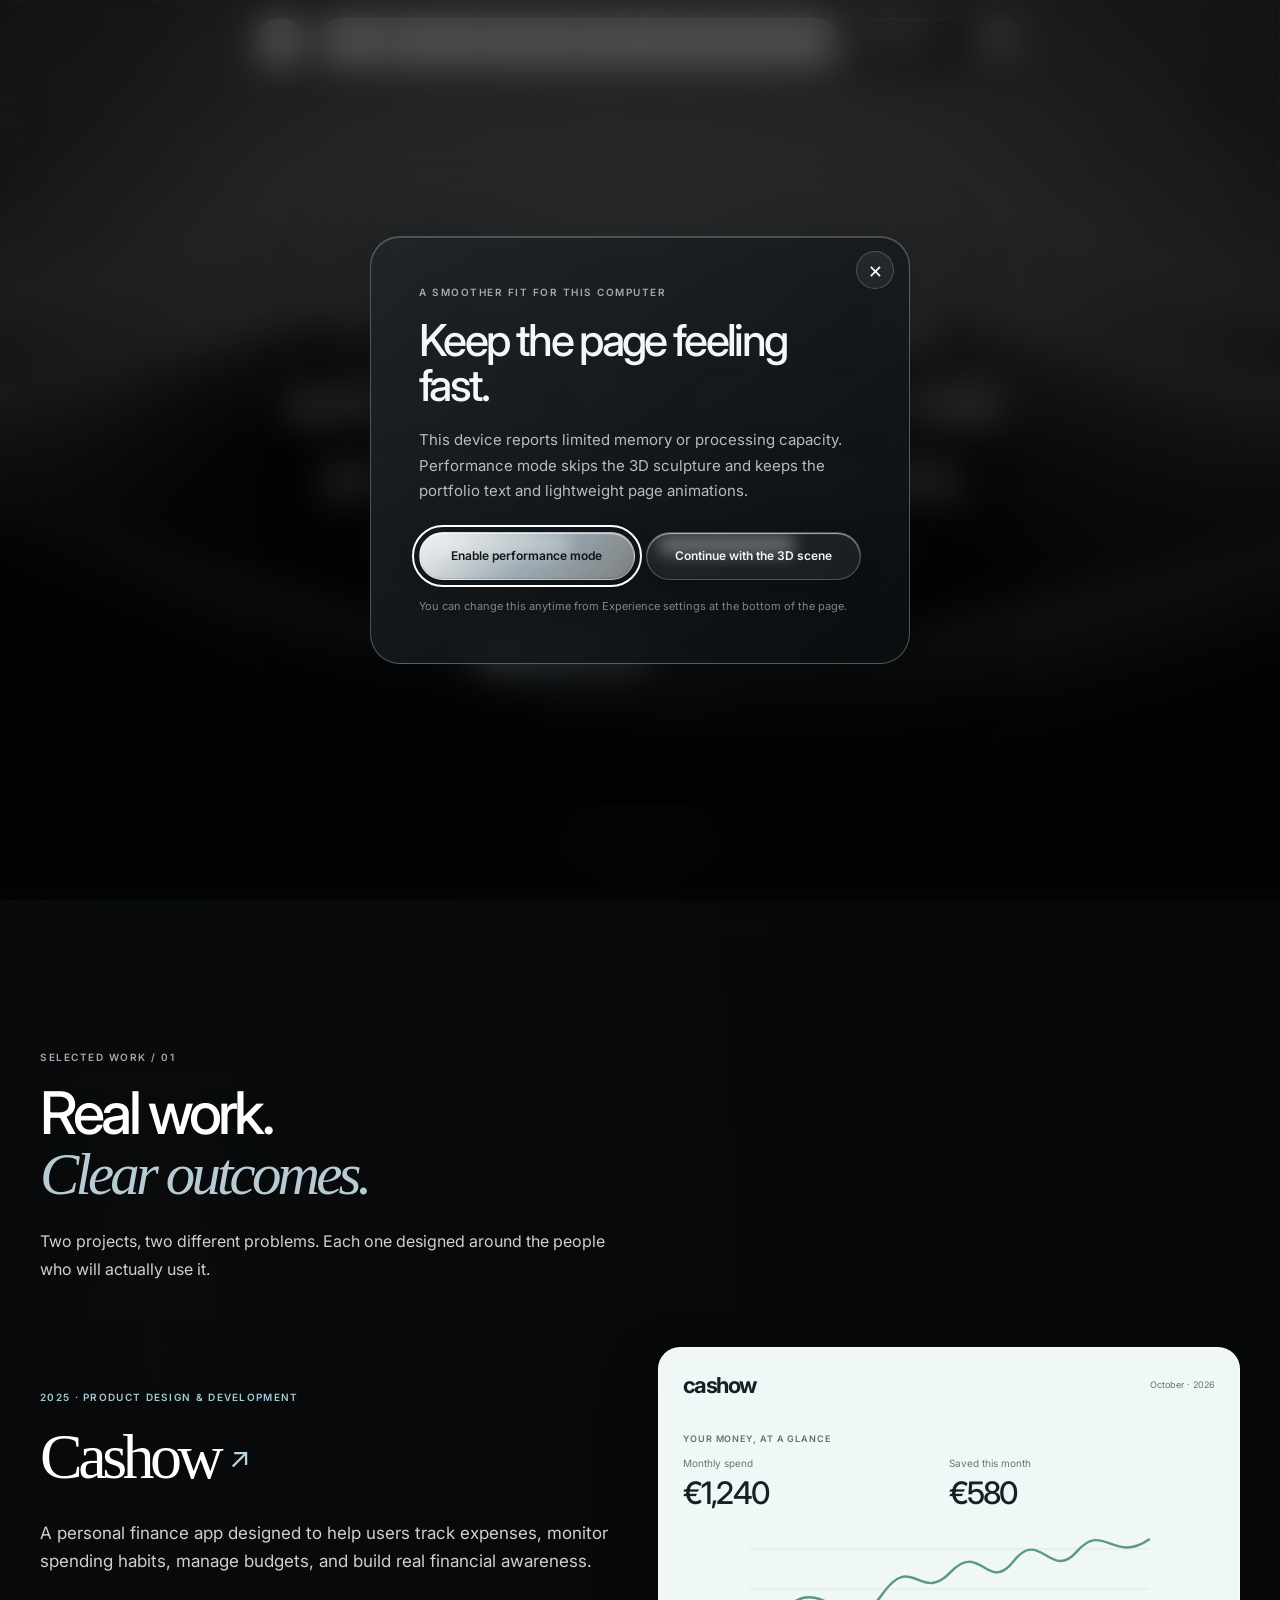
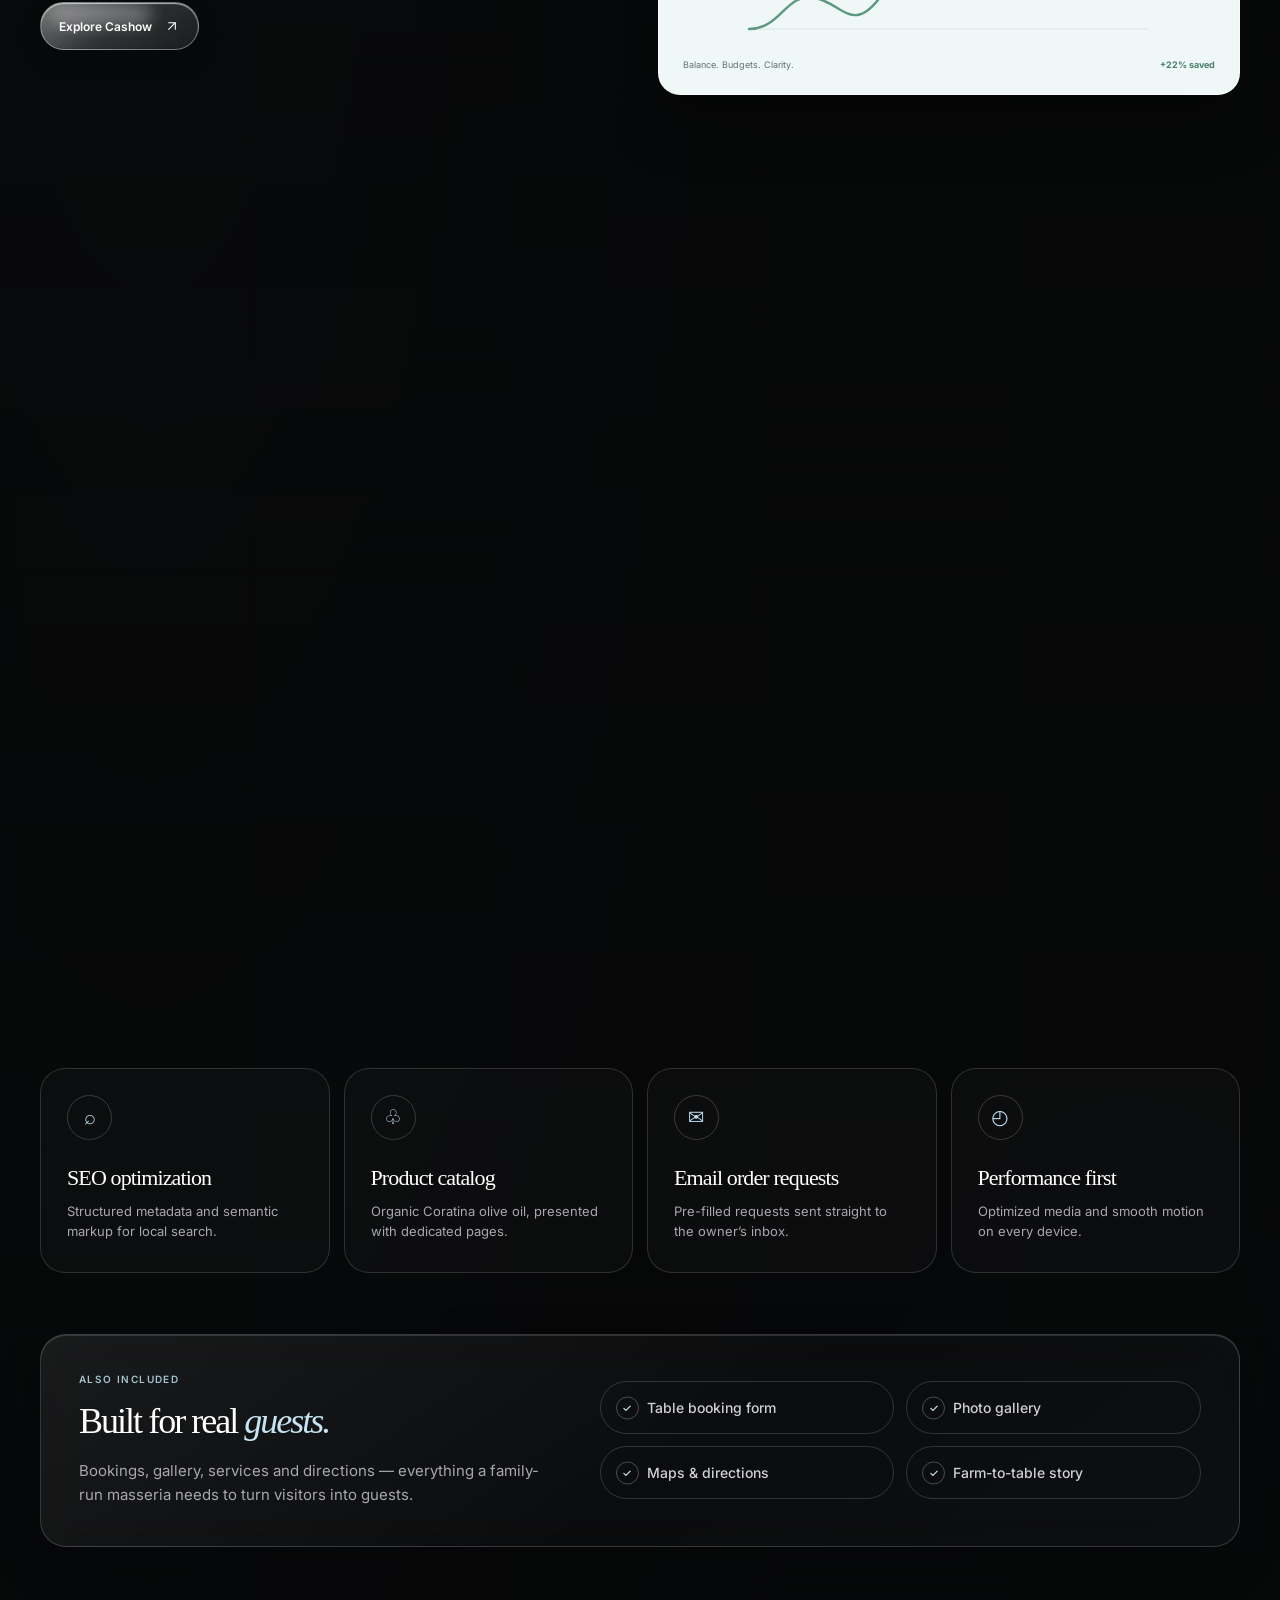
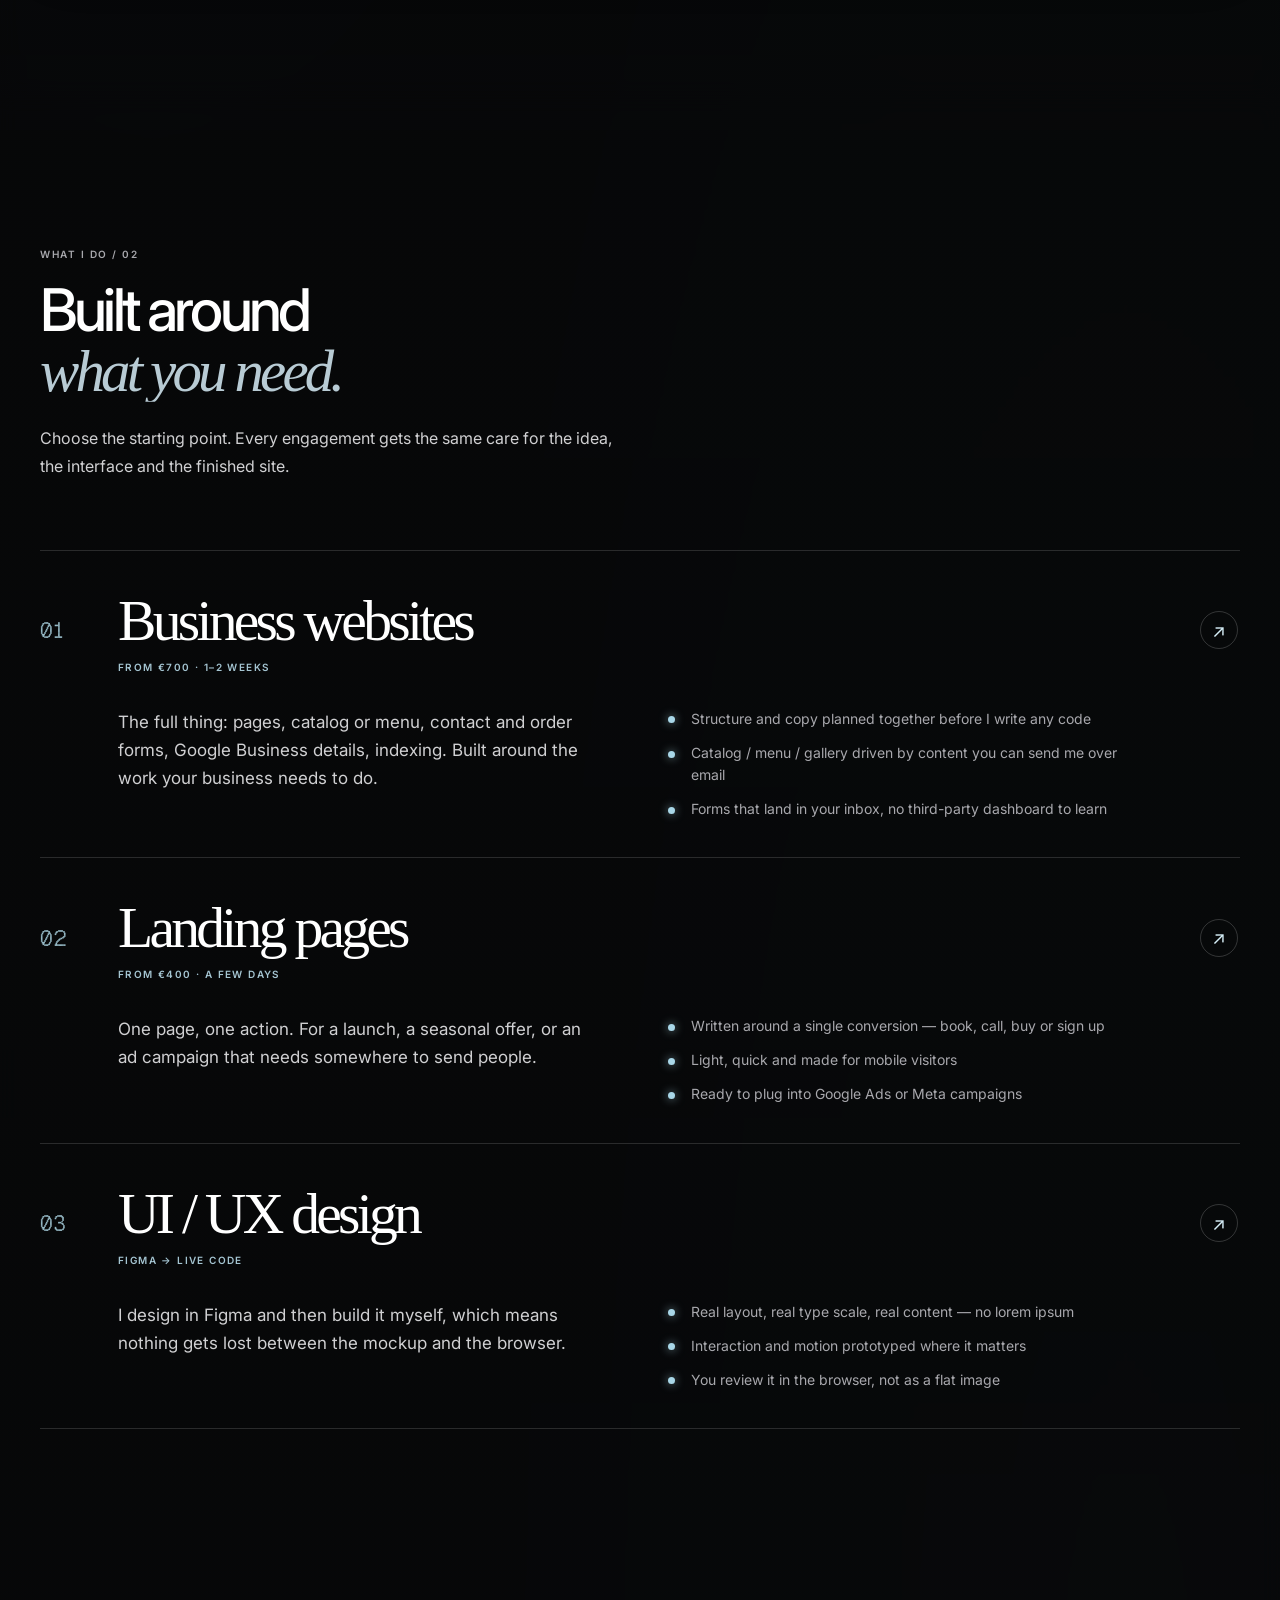
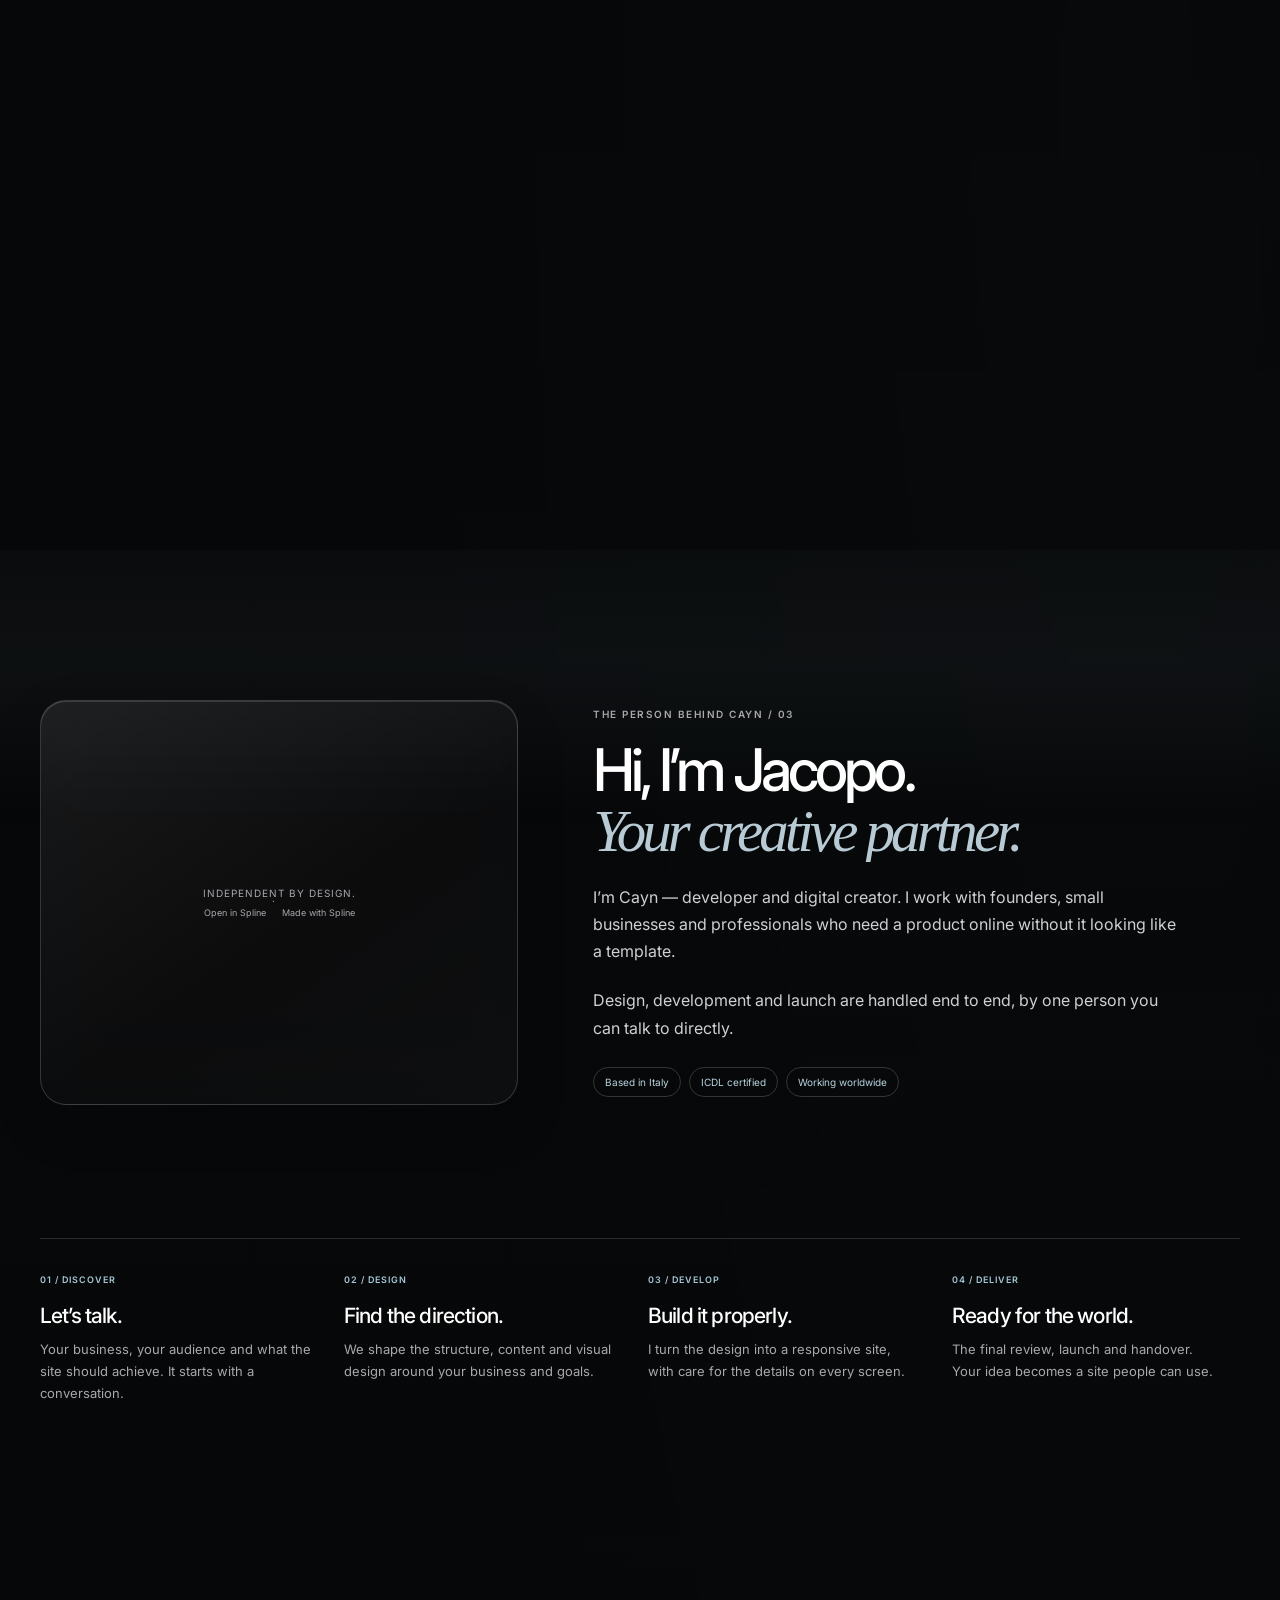
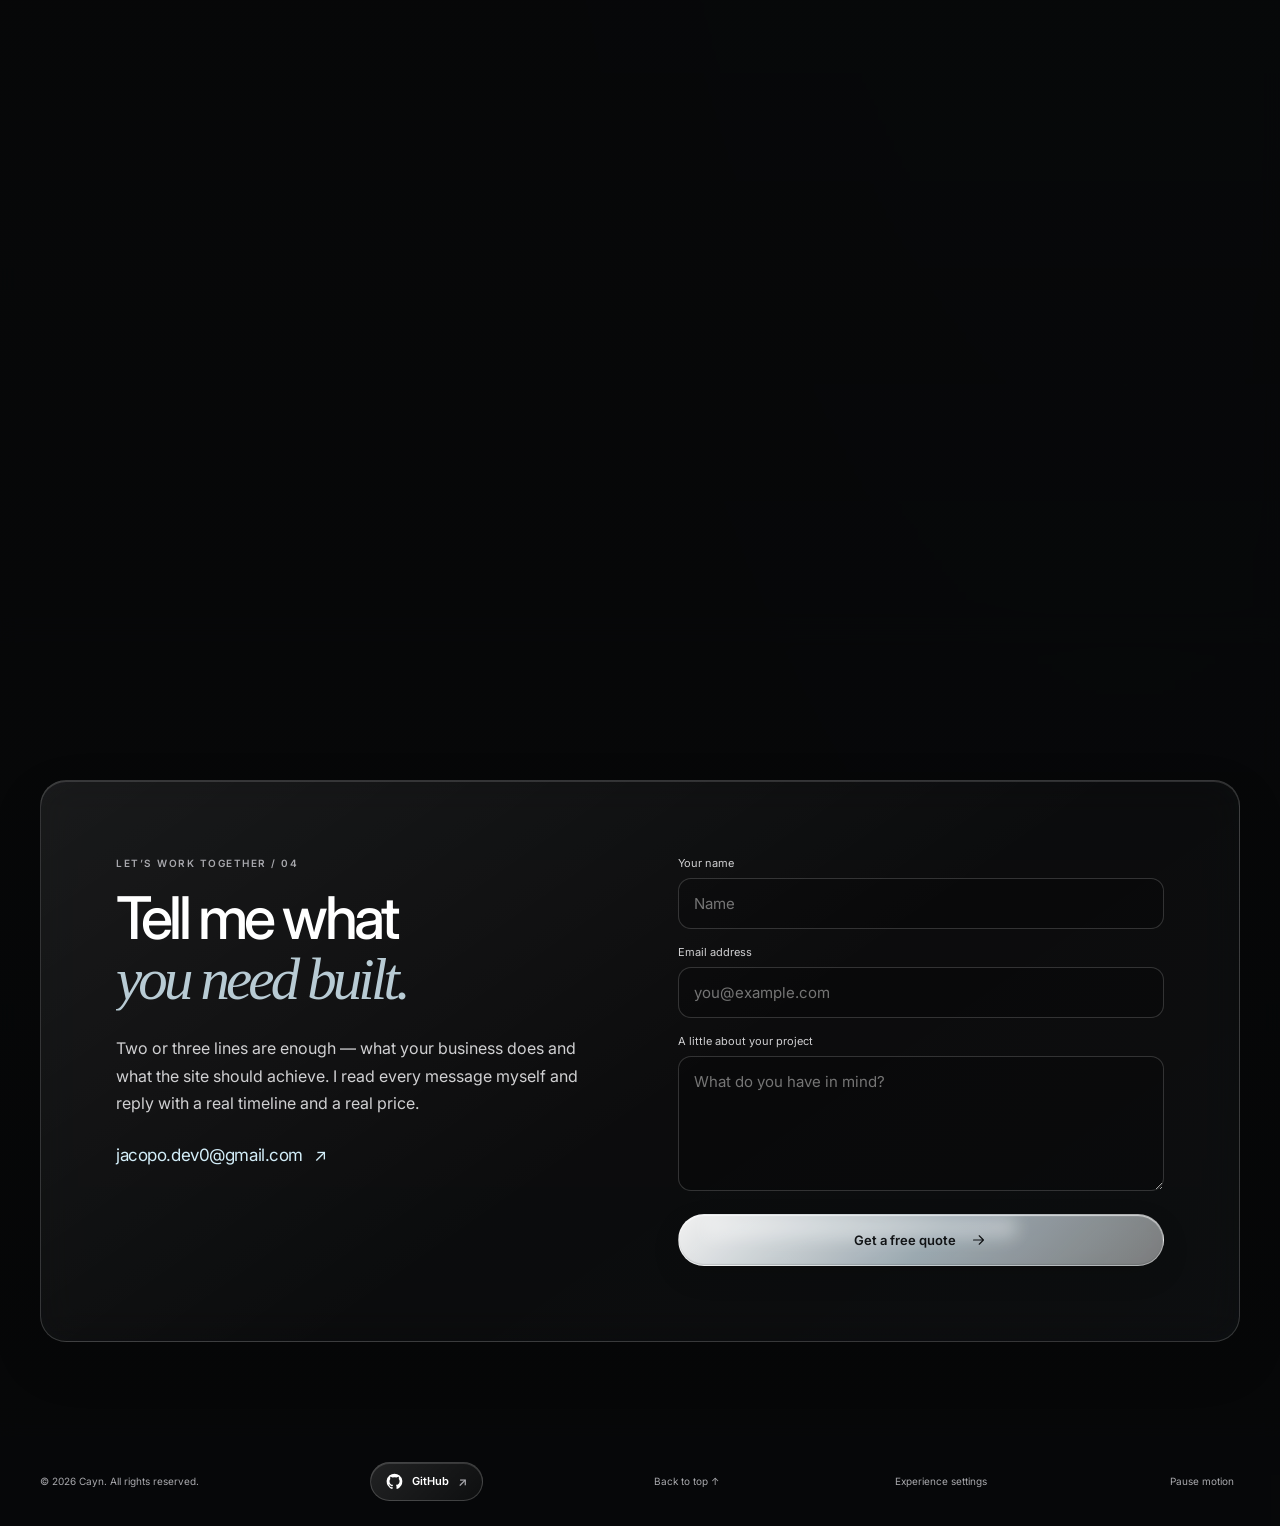
==== commit 74045eb2: "Enable Vercel Web Analytics tracking" ====
--- a/index.html
+++ b/index.html
@@ -189,6 +189,8 @@
   </section>
 </div>
 <noscript><style>.page,#content-dialog,#mobile-menu{display:none!important}</style></noscript>
+<script>window.va = window.va || function () { (window.vaq = window.vaq || []).push(arguments); };</script>
+<script defer src="/_vercel/insights/script.js"></script>
 </body>
 </html>
 
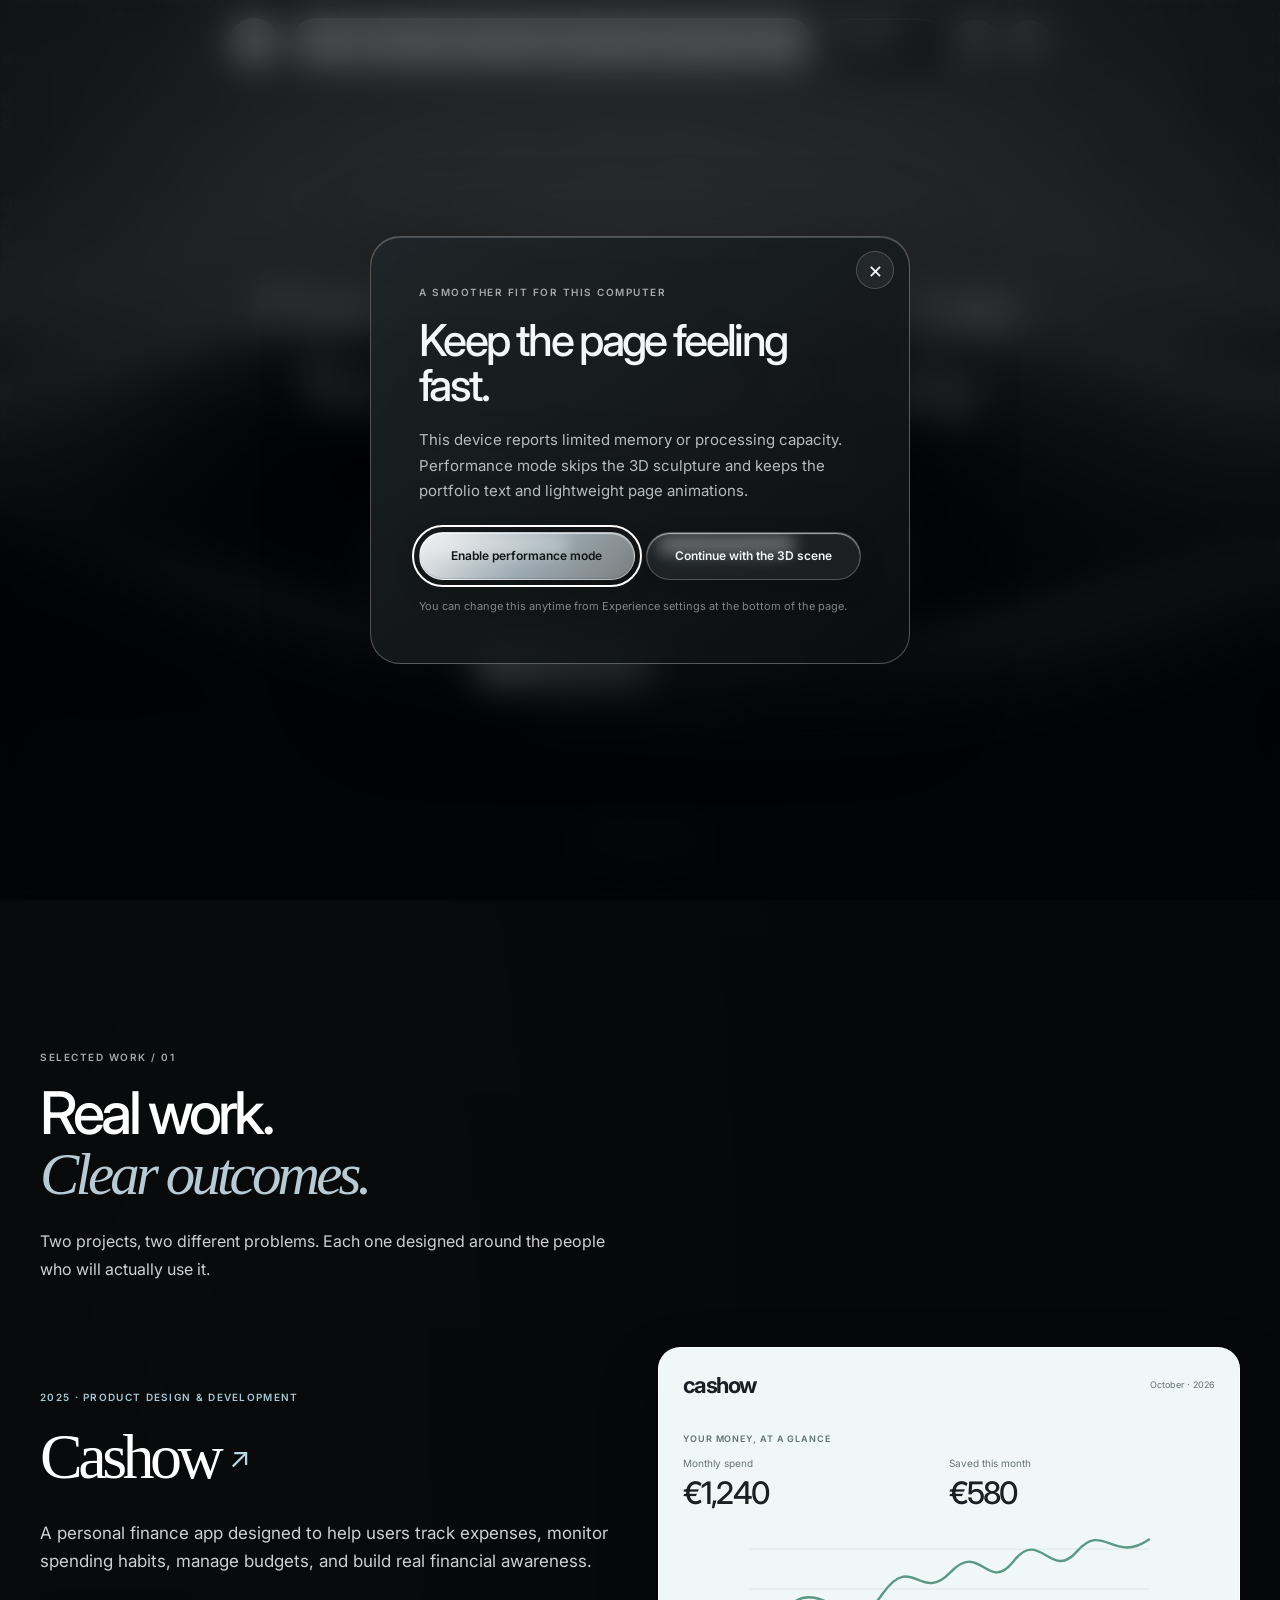
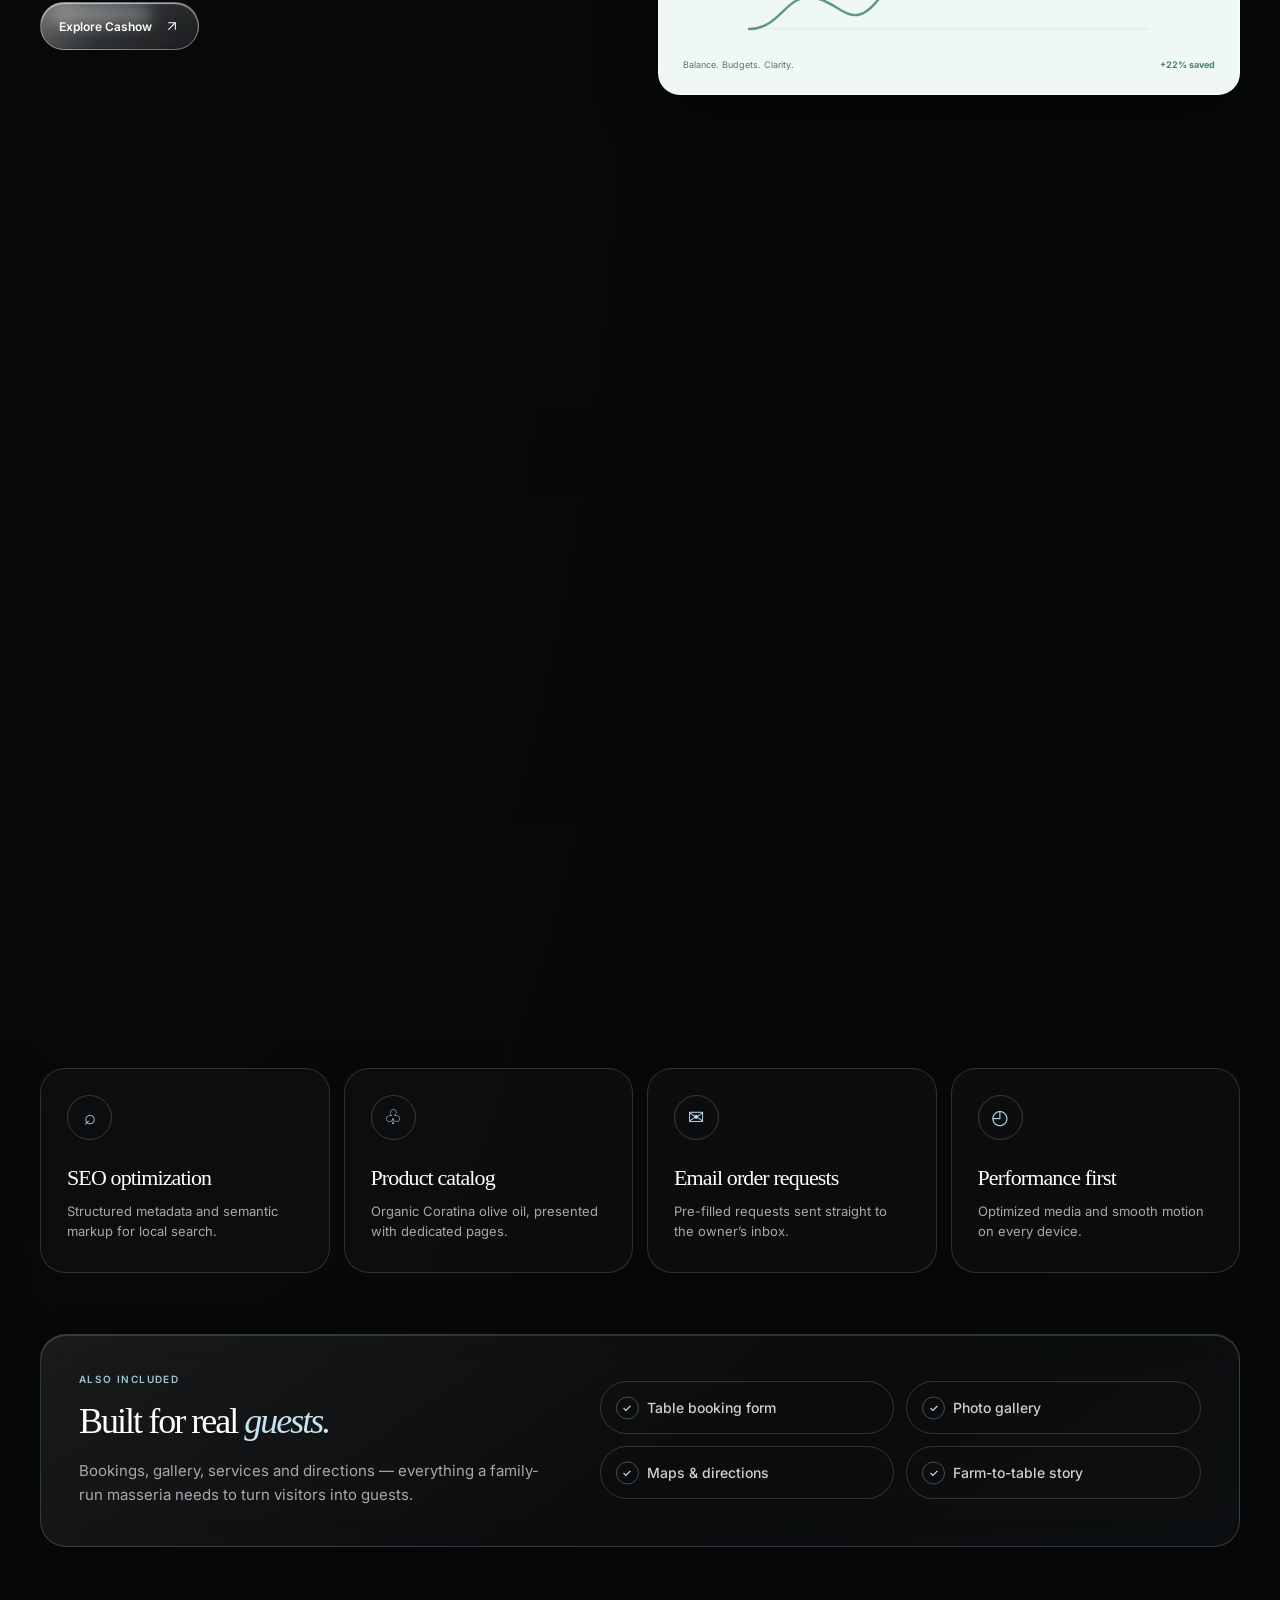
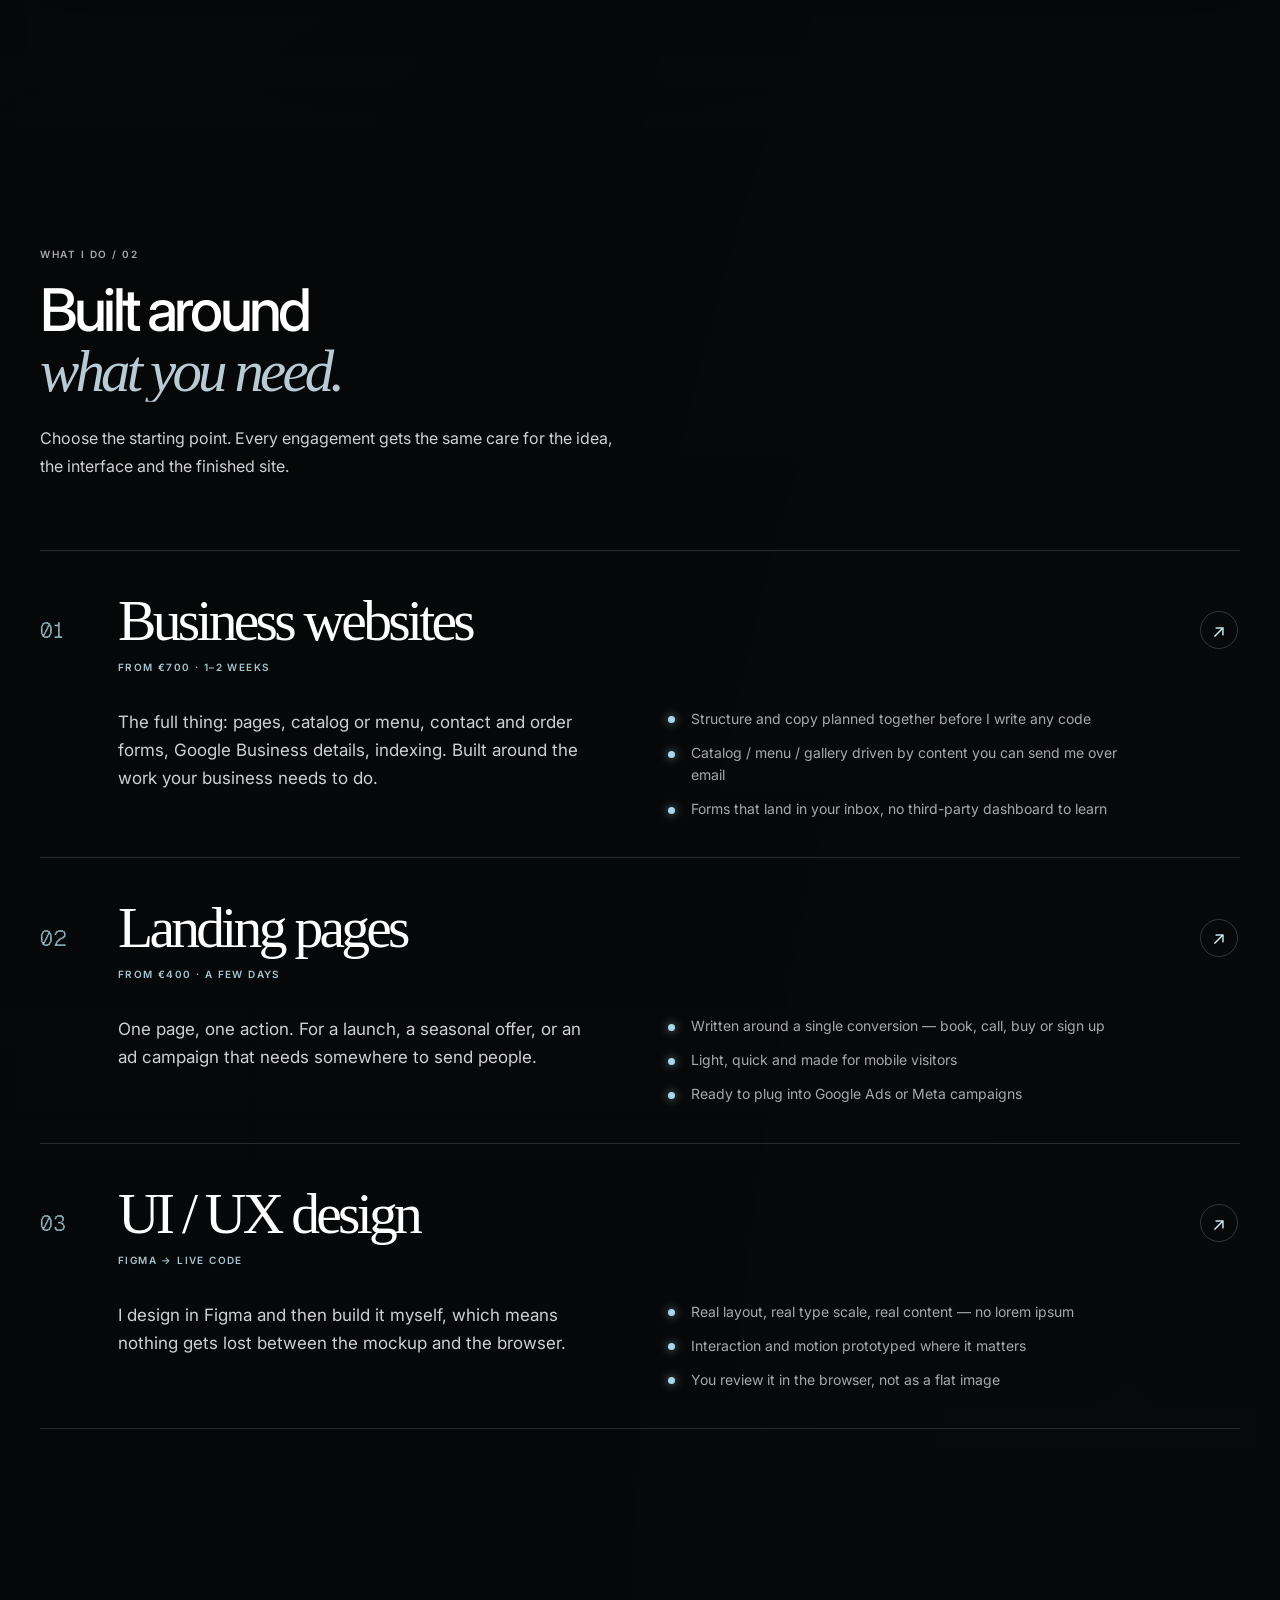
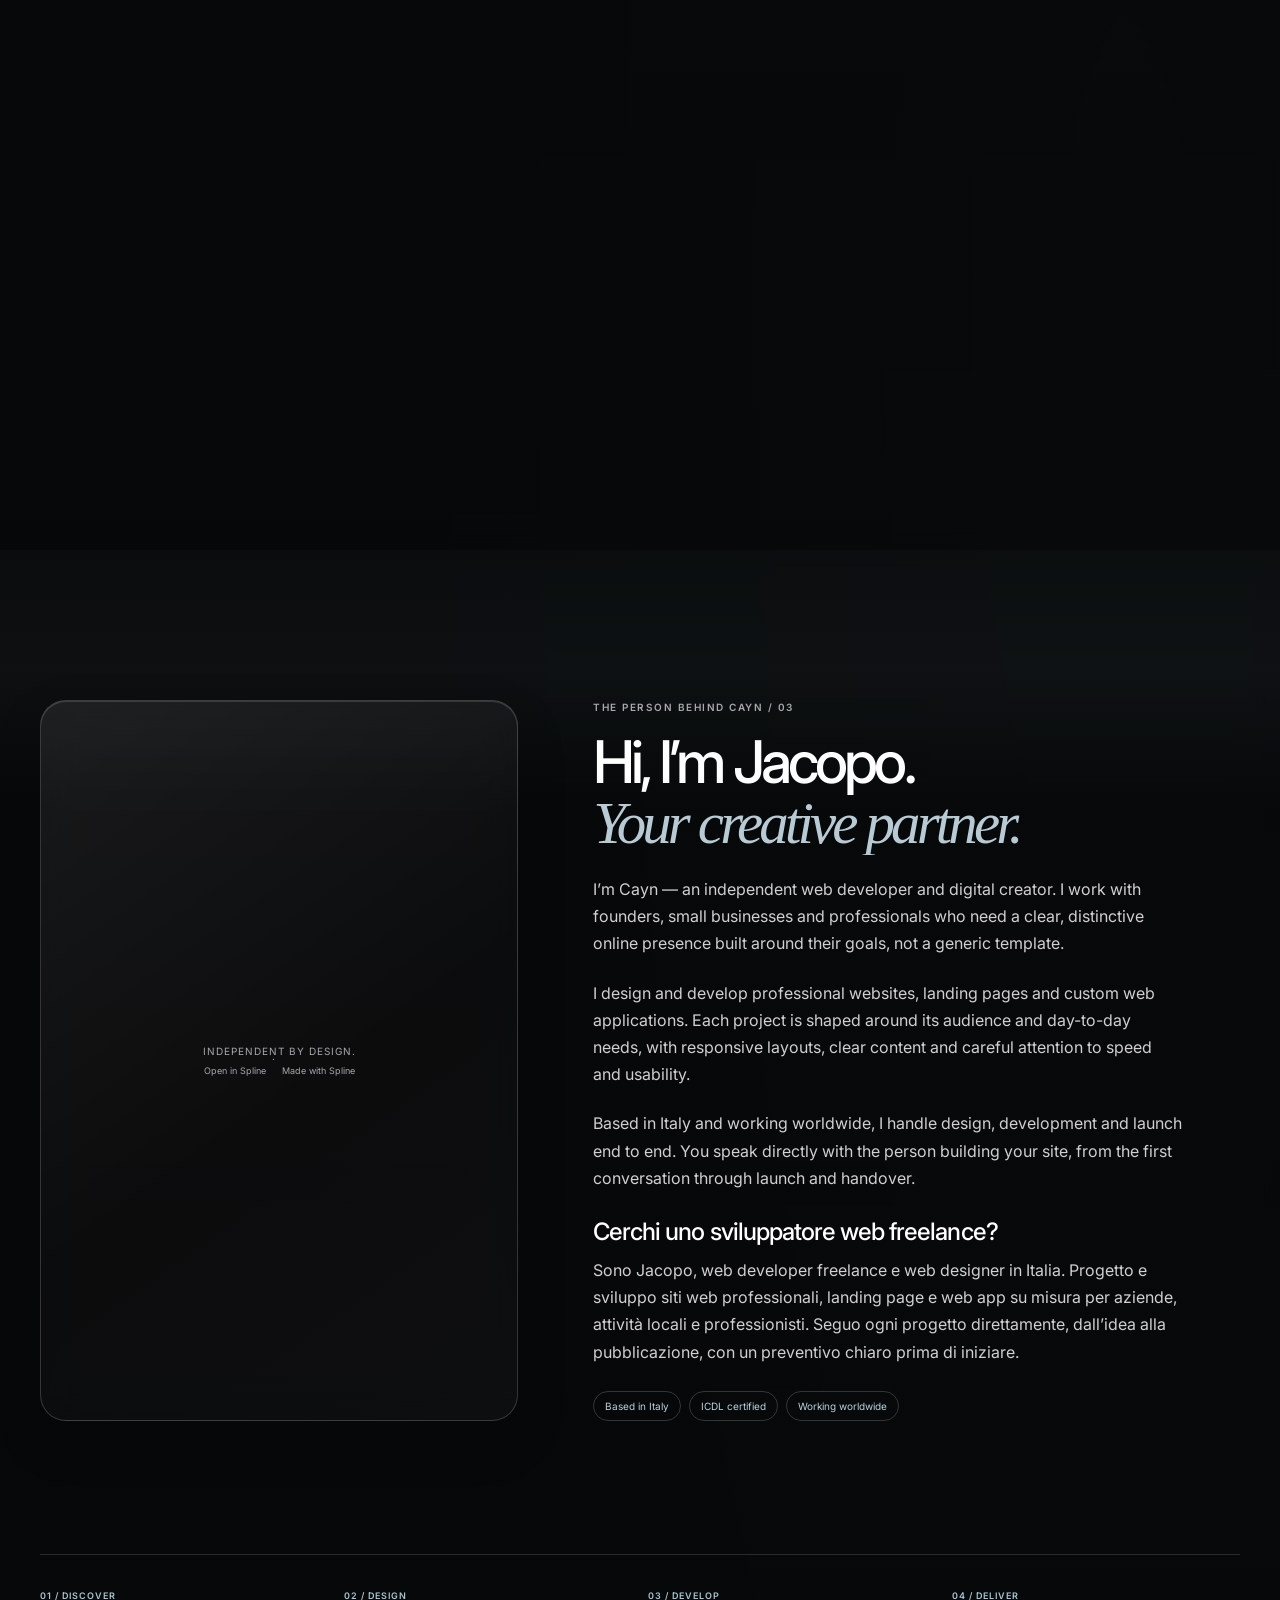
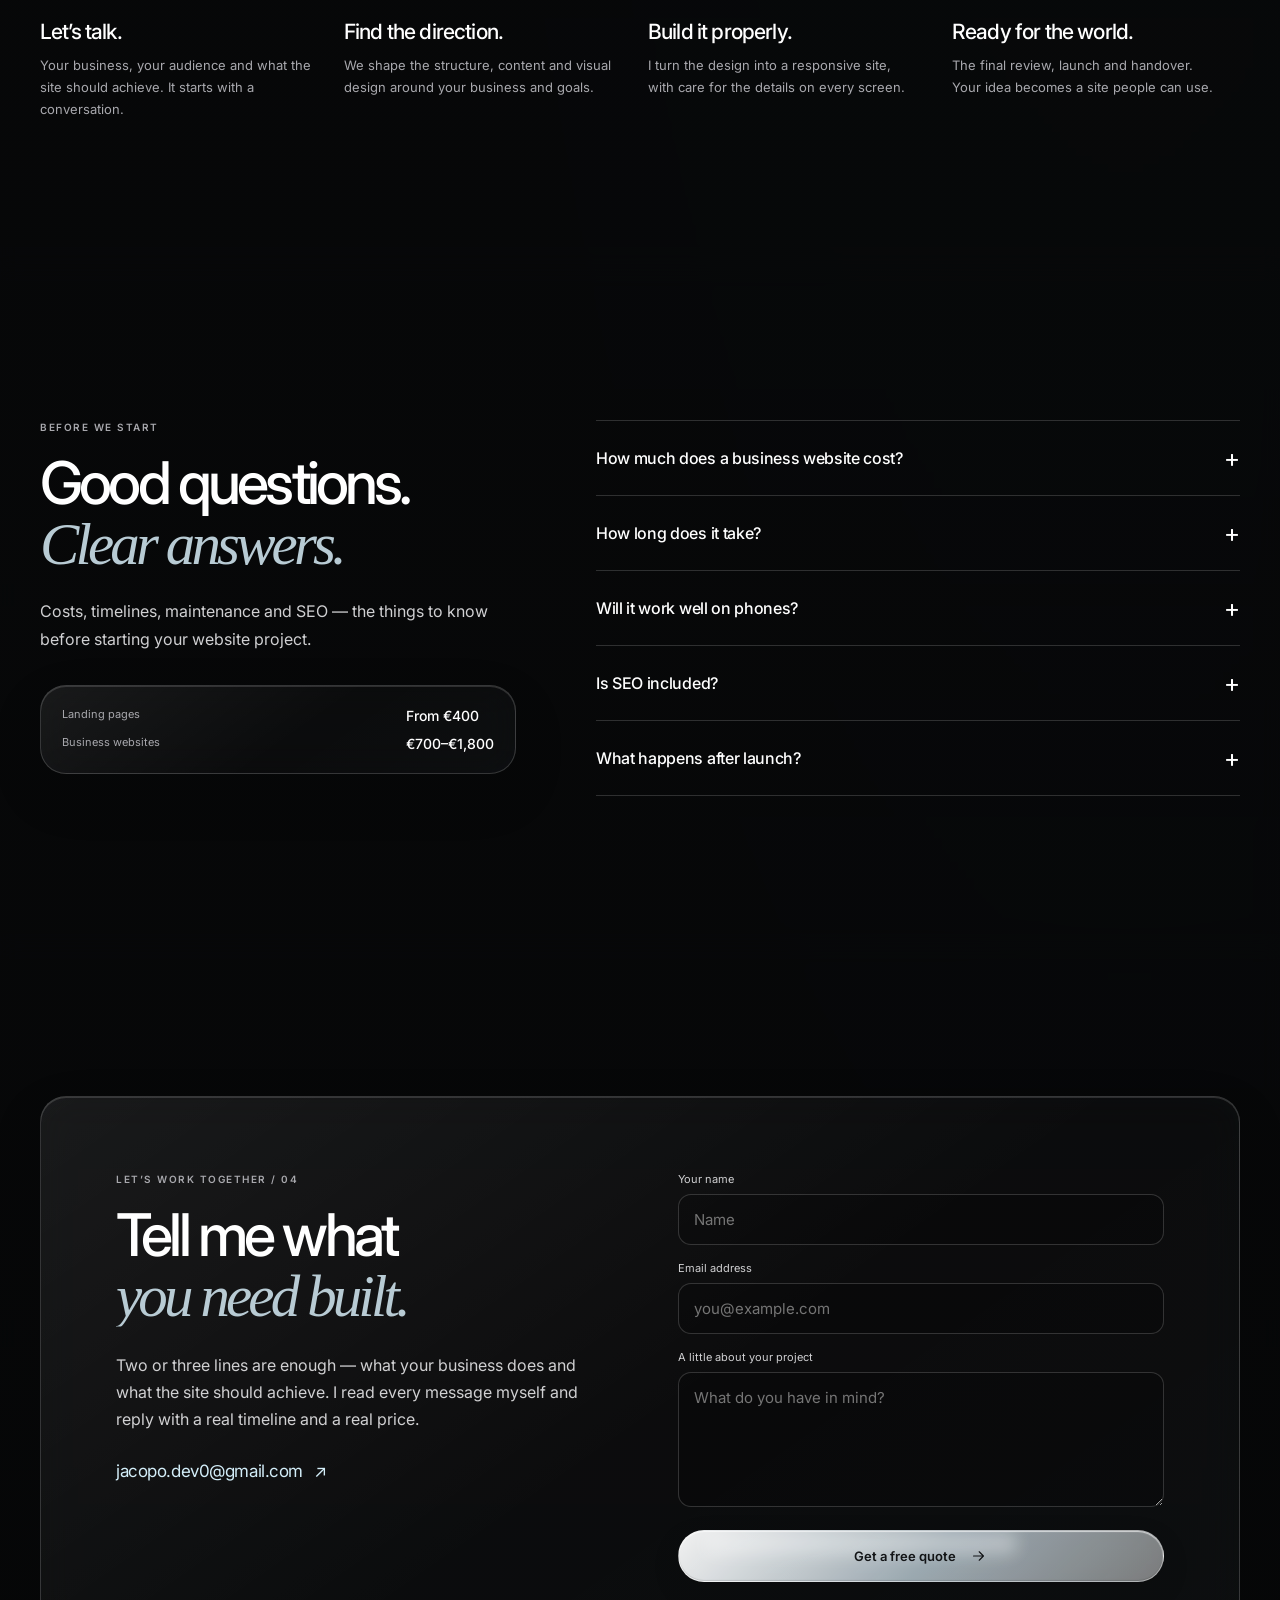
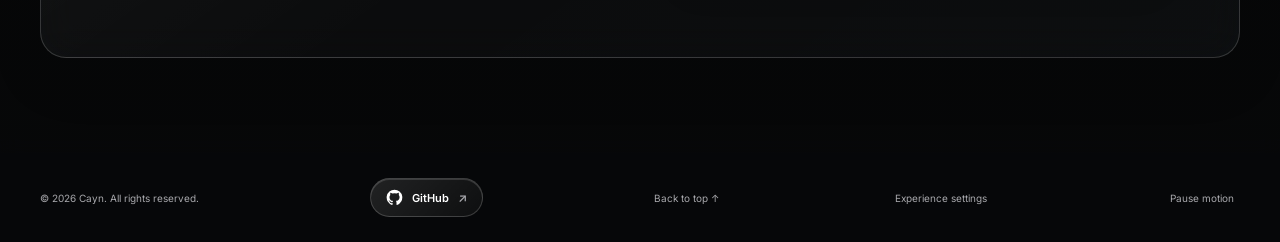
==== commit 2493f9b3: "Improve Cayn SEO and add Italian portfolio page" ====
--- a/index.html
+++ b/index.html
@@ -2,11 +2,48 @@
 <html lang="en" data-theme="dark">
 <head>
 <meta charset="utf-8"><meta name="viewport" content="width=device-width, initial-scale=1"><meta name="theme-color" content="#000000">
-<meta name="description" content="Cayn is Jacopo, a freelance web designer and developer building professional websites for companies and local businesses.">
-<title>Cayn — Developer &amp; Digital Creator</title>
+<meta name="description" content="Freelance web developer and designer in Italy. Jacopo (Cayn) builds fast, custom websites, landing pages and web apps for businesses and professionals.">
+<meta name="author" content="Jacopo · Cayn">
+<title>Cayn | Freelance Web Developer &amp; Designer in Italy</title>
 <link rel="canonical" href="https://www.cayn.dev/">
-<meta property="og:type" content="website"><meta property="og:site_name" content="Cayn"><meta property="og:title" content="Cayn — Developer &amp; Digital Creator"><meta property="og:description" content="Independent web design and development for businesses, founders and digital products."><meta property="og:url" content="https://www.cayn.dev/"><meta property="og:image" content="https://www.cayn.dev/assets/occhio-hero.webp">
-<meta name="twitter:card" content="summary_large_image"><meta name="twitter:title" content="Cayn — Developer &amp; Digital Creator"><meta name="twitter:description" content="Independent web design and development for businesses, founders and digital products."><meta name="twitter:image" content="https://www.cayn.dev/assets/occhio-hero.webp">
+<link rel="alternate" hreflang="en" href="https://www.cayn.dev/">
+<link rel="alternate" hreflang="it-IT" href="https://www.cayn.dev/it/">
+<link rel="alternate" hreflang="x-default" href="https://www.cayn.dev/">
+<meta property="og:type" content="website"><meta property="og:site_name" content="Cayn"><meta property="og:title" content="Cayn | Freelance Web Developer &amp; Designer in Italy"><meta property="og:description" content="Independent freelance web development and design in Italy. Custom websites, landing pages and web apps for businesses and professionals."><meta property="og:url" content="https://www.cayn.dev/"><meta property="og:image" content="https://www.cayn.dev/assets/cayn-logo-circle.png"><meta property="og:image:alt" content="Cayn — freelance web developer and designer">
+<meta name="twitter:card" content="summary_large_image"><meta name="twitter:title" content="Cayn | Freelance Web Developer &amp; Designer in Italy"><meta name="twitter:description" content="Independent freelance web development and design in Italy. Custom websites, landing pages and web apps for businesses and professionals."><meta name="twitter:image" content="https://www.cayn.dev/assets/cayn-logo-circle.png"><meta name="twitter:image:alt" content="Cayn — freelance web developer and designer">
+<script type="application/ld+json">
+{
+  "@context": "https://schema.org",
+  "@graph": [
+    {
+      "@type": "Person",
+      "@id": "https://www.cayn.dev/#jacopo",
+      "name": "Jacopo",
+      "alternateName": "Cayn",
+      "url": "https://www.cayn.dev/",
+      "email": "mailto:jacopo.dev0@gmail.com",
+      "jobTitle": "Freelance Web Developer and Designer",
+      "description": "Independent web developer and designer based in Italy, creating custom websites, landing pages and web applications for businesses and professionals.",
+      "address": {
+        "@type": "PostalAddress",
+        "addressCountry": "IT"
+      },
+      "areaServed": ["Italy", "Worldwide"],
+      "knowsAbout": ["Web development", "Web design", "UI/UX design", "Responsive websites", "Landing pages", "Web applications", "Search engine optimization"],
+      "sameAs": ["https://github.com/cayn-dev"]
+    },
+    {
+      "@type": "WebSite",
+      "@id": "https://www.cayn.dev/#website",
+      "url": "https://www.cayn.dev/",
+      "name": "Cayn",
+      "alternateName": "Cayn — Freelance Web Developer & Designer",
+      "inLanguage": "en",
+      "publisher": {"@id": "https://www.cayn.dev/#jacopo"}
+    }
+  ]
+}
+</script>
 <link rel="icon" type="image/png" href="assets/cayn-logo-circle.png?v=2"><link rel="apple-touch-icon" href="assets/cayn-logo-circle.png?v=2">
 <script>try{const t=localStorage.getItem('cayn-theme');if(t==='light'||t==='dark')document.documentElement.dataset.theme=t;const m=localStorage.getItem('cayn-scroll-motion-v2');document.documentElement.dataset.motion=m==='reduce'?'reduce':'full'}catch(e){document.documentElement.dataset.motion='full'}</script>
 <link rel="preconnect" href="https://fonts.googleapis.com"><link rel="preconnect" href="https://fonts.gstatic.com" crossorigin>
@@ -41,8 +78,8 @@
 </header>
 <main class="hero-region" id="hero" tabindex="-1"><div class="hero">
 <div class="trust-row anim" style="--d:.05s" aria-label="Independent designer and developer"><span class="craft-ring ring-one" aria-hidden="true"><span><svg class="icon"><use href="#pen"/></svg></span></span><span class="craft-ring ring-two" aria-hidden="true"><span><svg class="icon"><use href="#code"/></svg></span></span><span class="craft-ring ring-three" aria-hidden="true"><span><svg class="icon"><use href="#phone"/></svg></span></span><span class="trust-pill">One creative. Every detail.</span></div>
-<h1 class="headline" id="hero-title" tabindex="-1"><span>I build professional</span> <span>websites for companies</span> <span>and local businesses.</span></h1>
-<p class="subhead anim" style="--d:.38s">Freelance web designer and developer. Fast, mobile-first websites, online stores and landing pages, built around your business.</p>
+<p class="headline" id="hero-title" tabindex="-1"><span>Freelance web developer</span> <span>for businesses in Italy</span> <span>and worldwide.</span></p>
+<p class="subhead anim" style="--d:.38s">I’m Jacopo, an independent web developer and designer. I create fast, custom websites, landing pages and web apps for companies, local businesses and professionals — from the first idea to launch.</p>
 <div class="hero-actions anim" style="--d:.48s"><a class="primary-cta" href="#contact" data-open="contact">Get a free quote <svg class="icon" aria-hidden="true"><use href="#arrow"/></svg></a><a class="secondary-cta" href="#work" data-open="work">Explore my work <svg class="icon" aria-hidden="true"><use href="#external"/></svg></a></div>
 <p class="availability anim" style="--d:.56s"><span></span> Cayn · Developer &amp; Digital Creator · Italy</p>
 </div></main>
@@ -105,7 +142,7 @@
     <nav class="scroll-nav" aria-label="Main navigation">
       <a href="#home" aria-current="page">Home</a><a href="#work">Work</a><a href="#services">Services</a><a href="#about">About</a><a href="#faq">FAQ</a>
     </nav>
-    <div class="scroll-actions"><a class="glass-button mini-button" href="#contact">Let's talk <svg class="icon" aria-hidden="true"><use href="#external"/></svg></a><button id="scroll-theme-toggle" class="glass-icon" type="button" aria-label="Switch to light mode"><svg class="icon sun-icon" aria-hidden="true"><use href="#sun"/></svg><svg class="icon moon-icon" aria-hidden="true"><use href="#moon"/></svg></button><button id="scroll-menu-toggle" class="glass-icon menu-button" type="button" aria-label="Open navigation" aria-expanded="false" aria-controls="scroll-menu"><span></span><span></span></button></div>
+    <div class="scroll-actions"><a class="glass-button mini-button" href="#contact">Let's talk <svg class="icon" aria-hidden="true"><use href="#external"/></svg></a><a class="glass-icon language-switch" href="/it/" hreflang="it-IT" lang="it" aria-label="Leggi il sito in italiano">IT</a><button id="scroll-theme-toggle" class="glass-icon" type="button" aria-label="Switch to light mode"><svg class="icon sun-icon" aria-hidden="true"><use href="#sun"/></svg><svg class="icon moon-icon" aria-hidden="true"><use href="#moon"/></svg></button><button id="scroll-menu-toggle" class="glass-icon menu-button" type="button" aria-label="Open navigation" aria-expanded="false" aria-controls="scroll-menu"><span></span><span></span></button></div>
   </header>
   <nav id="scroll-menu" class="scroll-menu" aria-label="Mobile navigation" hidden>
     <a href="#home">Home</a><a href="#work">Work</a><a href="#services">Services</a><a href="#about">About</a><a href="#faq">FAQ</a><a href="#contact">Let's talk</a>
@@ -115,8 +152,8 @@
     <section class="scroll-hero" id="home" aria-labelledby="scroll-title">
       <div class="hero-content">
         <p class="scroll-eyebrow hero-reveal">Cayn · Developer &amp; Digital Creator</p>
-        <h1 id="scroll-title" class="scroll-title"><span>I build professional</span><span>websites for companies</span><span>and local businesses.</span></h1>
-        <p class="scroll-lede hero-reveal">Freelance web designer and developer. Fast, mobile-first websites, online stores and landing pages, built around your business.</p>
+        <h1 id="scroll-title" class="scroll-title"><span>Freelance web developer</span><span>for businesses in Italy</span><span>and worldwide.</span></h1>
+        <p class="scroll-lede hero-reveal">I’m Jacopo, an independent web developer and designer. I create fast, custom websites, landing pages and web apps for companies, local businesses and professionals — from the first idea to launch.</p>
         <div class="hero-ctas hero-reveal"><a class="glass-button primary-glass" href="#contact">Get a free quote <svg class="icon" aria-hidden="true"><use href="#arrow"/></svg></a><a class="quiet-link" href="#work">Explore my work <svg class="icon" aria-hidden="true"><use href="#arrow"/></svg></a></div>
         <p class="availability hero-reveal"><i></i> Available for new projects · 2026</p>
       </div>
@@ -159,7 +196,7 @@
         <span>Independent by design.</span>
         <p class="spline-credit"><a href="https://app.spline.design" target="_blank" rel="noopener noreferrer">Open in Spline</a><span aria-hidden="true"> · </span><a href="https://spline.design" target="_blank" rel="noopener noreferrer">Made with Spline</a></p>
       </div>
-      <div class="section-intro about-copy-scroll" data-reveal data-delay="1"><p class="scroll-eyebrow">The person behind Cayn / 03</p><h2 id="about-title">Hi, I’m Jacopo.<br><em>Your creative partner.</em></h2><p>I’m Cayn — developer and digital creator. I work with founders, small businesses and professionals who need a product online without it looking like a template.</p><p>Design, development and launch are handled end to end, by one person you can talk to directly.</p><div class="about-tags"><span>Based in Italy</span><span>ICDL certified</span><span>Working worldwide</span></div></div>
+      <div class="section-intro about-copy-scroll" data-reveal data-delay="1"><p class="scroll-eyebrow">The person behind Cayn / 03</p><h2 id="about-title">Hi, I’m Jacopo.<br><em>Your creative partner.</em></h2><p>I’m Cayn — an independent web developer and digital creator. I work with founders, small businesses and professionals who need a clear, distinctive online presence built around their goals, not a generic template.</p><p>I design and develop professional websites, landing pages and custom web applications. Each project is shaped around its audience and day-to-day needs, with responsive layouts, clear content and careful attention to speed and usability.</p><p>Based in Italy and working worldwide, I handle design, development and launch end to end. You speak directly with the person building your site, from the first conversation through launch and handover.</p><h3 class="local-search-title" lang="it">Cerchi uno sviluppatore web freelance?</h3><p lang="it">Sono Jacopo, web developer freelance e web designer in Italia. Progetto e sviluppo siti web professionali, landing page e web app su misura per aziende, attività locali e professionisti. Seguo ogni progetto direttamente, dall’idea alla pubblicazione, con un preventivo chiaro prima di iniziare.</p><div class="about-tags"><span>Based in Italy</span><span>ICDL certified</span><span>Working worldwide</span></div></div>
       <div class="process-scroll" data-stagger><article data-reveal><span>01 / DISCOVER</span><h3>Let’s talk.</h3><p>Your business, your audience and what the site should achieve. It starts with a conversation.</p></article><article data-reveal><span>02 / DESIGN</span><h3>Find the direction.</h3><p>We shape the structure, content and visual design around your business and goals.</p></article><article data-reveal><span>03 / DEVELOP</span><h3>Build it properly.</h3><p>I turn the design into a responsive site, with care for the details on every screen.</p></article><article data-reveal><span>04 / DELIVER</span><h3>Ready for the world.</h3><p>The final review, launch and handover. Your idea becomes a site people can use.</p></article></div>
     </div></section>
 
@@ -192,6 +229,6 @@
 <script>window.va = window.va || function () { (window.vaq = window.vaq || []).push(arguments); };</script>
 <script defer src="/_vercel/insights/script.js"></script>
 </body>
-</html>
-
-
+</html>
+
+
--- a/scroll.css
+++ b/scroll.css
@@ -27,6 +27,7 @@
 .mini-button{display:flex;align-items:center;gap:11px;height:48px;padding:0 19px;border-radius:999px;color:#fff;font-size:12px;font-weight:600;white-space:nowrap;background:linear-gradient(140deg,rgba(46,48,51,.82),rgba(15,16,17,.7))}
 .mini-button .icon{width:15px}
 .glass-icon{display:grid;flex:none;place-items:center;width:44px;height:44px;border-radius:50%;color:#fff}
+.language-switch{font-size:10px;font-weight:700;letter-spacing:.08em;text-decoration:none}
 .glass-icon .icon{width:18px}.glass-icon .moon-icon{display:none}
 [data-theme="light"] .glass-icon .moon-icon{display:block}[data-theme="light"] .glass-icon .sun-icon{display:none}
 .menu-button{display:none;background:rgba(23,24,26,.78)}
@@ -57,7 +58,7 @@
 .agri-case>.agri-shot{align-self:center;overflow:hidden;border:1px solid rgba(255,255,255,.35);border-radius:20px;background:#dbd8cf;box-shadow:0 30px 60px rgba(0,0,0,.27);transform:rotate(-2deg);transition:transform .6s var(--ease)}.agri-shot:hover{transform:rotate(0) translateY(-5px)}.browser-chrome{display:flex;align-items:center;gap:25px;height:30px;padding:0 12px;background:#f3f0eb;color:#67645c;font-size:8px}.browser-chrome span:first-child{font-size:7px;letter-spacing:2px}.agri-shot img{width:100%;height:auto}
 .feature-grid{grid-column:1/-1;display:grid;grid-template-columns:repeat(4,1fr);gap:14px;margin-top:46px}.feature-grid article{min-height:205px;padding:26px;border:1px solid rgba(255,255,255,.15);border-radius:25px;background:rgba(255,255,255,.025);transition:transform .4s var(--ease),background .4s}.feature-grid article:hover{transform:translateY(-7px);background:rgba(255,255,255,.06)}.feature-grid article>span{display:grid;place-items:center;width:45px;height:45px;border:1px solid rgba(255,255,255,.18);border-radius:50%;color:#baddf0;font-size:20px}.feature-grid h4{margin-top:25px!important;font-family:Georgia,"Times New Roman",serif;font-size:22px;font-weight:400;letter-spacing:-.04em}.feature-grid p{margin-top:10px!important;color:var(--muted);font-size:13px;line-height:1.6}.guests-card{grid-column:1/-1;display:grid;grid-template-columns:1fr 1.25fr;align-items:center;gap:40px;margin-top:25px;padding:38px}.guests-card h4{margin-top:15px!important;font-family:Georgia,"Times New Roman",serif;font-size:36px;font-weight:400;letter-spacing:-.055em}.guests-card h4 em{color:#c6e4f1;font-weight:400}.guests-card>div>p:last-child{max-width:520px;margin-top:17px!important;color:var(--muted);font-size:15px;line-height:1.65}.guests-card ul{display:grid;grid-template-columns:1fr 1fr;gap:12px;margin:0;padding:0;list-style:none}.guests-card li{position:relative;padding:17px 18px 17px 46px;border:1px solid rgba(255,255,255,.16);border-radius:999px;color:var(--secondary);font-size:14px;font-weight:500}.guests-card li::before{position:absolute;top:50%;left:15px;display:grid;place-items:center;width:21px;height:21px;border:1px solid rgba(255,255,255,.25);border-radius:50%;color:#d0ecf6;content:"✓";font-size:11px;transform:translateY(-50%)}
 .services-section{background:linear-gradient(180deg,#070809,#0d1112 50%,#070809)}.services-intro{margin-bottom:70px}.service-stack{border-top:1px solid rgba(255,255,255,.14)}.service-block{padding:37px 0;border-bottom:1px solid rgba(255,255,255,.14)}.service-block>header{display:grid;grid-template-columns:60px 1fr 40px;align-items:center;gap:18px}.service-block header>span{color:#b9e5f4;font-family:var(--font-display);font-size:22px}.service-block h3{font-family:Georgia,"Times New Roman",serif;font-size:clamp(35px,4.5vw,62px);font-weight:400;letter-spacing:-.065em}.service-block header p{margin-top:8px!important;color:#a5c5d2;font-size:10px;font-weight:600;letter-spacing:.14em;text-transform:uppercase}.service-block header i{display:grid;place-items:center;width:38px;height:38px;border:1px solid rgba(255,255,255,.18);border-radius:50%;color:#d6eff8;font-size:18px;font-style:normal;transition:transform .35s var(--ease)}.service-block:hover header i{transform:rotate(45deg)}.service-detail{display:grid;grid-template-columns:1fr 1fr;gap:70px;max-width:1030px;margin:35px 0 0 78px}.service-detail>p{color:var(--secondary);font-size:17px;line-height:1.65}.service-detail ul{margin:0;padding:0;list-style:none}.service-detail li{position:relative;padding-left:23px;color:var(--muted);font-size:14px;line-height:1.58}.service-detail li+li{margin-top:12px}.service-detail li::before{position:absolute;top:.62em;left:0;width:7px;height:7px;border-radius:50%;background:#a9d7e8;box-shadow:0 0 10px rgba(169,215,232,.7);content:""}
-.about-section{background:linear-gradient(180deg,#080a0b,#071013 50%,#08090a)}.about-layout-scroll{display:grid;grid-template-columns:.85fr 1.15fr;gap:75px}.about-monogram{display:flex;align-items:center;justify-content:center;flex-direction:column;min-height:405px;padding:30px}.about-monogram img{width:100%;max-width:380px;filter:brightness(1.25) saturate(.7)}.about-monogram span{margin-top:-25px;color:var(--muted);font-size:10px;letter-spacing:.1em;text-transform:uppercase}.about-copy-scroll{align-self:center;margin:0}.about-copy-scroll>p:not(.scroll-eyebrow){color:var(--secondary);font-size:16px;line-height:1.7}.about-copy-scroll>p+p{margin-top:14px!important}.about-tags{display:flex;flex-wrap:wrap;gap:8px;margin-top:25px}.about-tags span{padding:8px 11px;border:1px solid rgba(255,255,255,.18);border-radius:999px;color:#b7d4e0;font-size:10px}.process-scroll{grid-column:1/-1;display:grid;grid-template-columns:repeat(4,1fr);gap:16px;margin-top:58px;padding-top:28px;border-top:1px solid rgba(255,255,255,.14)}.process-scroll article{padding-right:16px}.process-scroll article>span{color:#a4c8d6;font-size:9px;font-weight:600;letter-spacing:.1em}.process-scroll h3{margin-top:16px!important;font-size:21px;font-weight:500;letter-spacing:-.04em}.process-scroll p{margin-top:10px!important;color:var(--muted);font-size:13px;line-height:1.7}
+.about-section{background:linear-gradient(180deg,#080a0b,#071013 50%,#08090a)}.about-layout-scroll{display:grid;grid-template-columns:.85fr 1.15fr;gap:75px}.about-monogram{display:flex;align-items:center;justify-content:center;flex-direction:column;min-height:405px;padding:30px}.about-monogram img{width:100%;max-width:380px;filter:brightness(1.25) saturate(.7)}.about-monogram span{margin-top:-25px;color:var(--muted);font-size:10px;letter-spacing:.1em;text-transform:uppercase}.about-copy-scroll{align-self:center;margin:0}.about-copy-scroll>p:not(.scroll-eyebrow){color:var(--secondary);font-size:16px;line-height:1.7}.about-copy-scroll>p+p{margin-top:14px!important}.local-search-title{margin-top:25px!important;color:var(--text);font-size:clamp(19px,2vw,24px);font-weight:500;letter-spacing:-.04em;line-height:1.25}.about-copy-scroll .local-search-title+p{margin-top:10px!important}.about-tags{display:flex;flex-wrap:wrap;gap:8px;margin-top:25px}.about-tags span{padding:8px 11px;border:1px solid rgba(255,255,255,.18);border-radius:999px;color:#b7d4e0;font-size:10px}.process-scroll{grid-column:1/-1;display:grid;grid-template-columns:repeat(4,1fr);gap:16px;margin-top:58px;padding-top:28px;border-top:1px solid rgba(255,255,255,.14)}.process-scroll article{padding-right:16px}.process-scroll article>span{color:#a4c8d6;font-size:9px;font-weight:600;letter-spacing:.1em}.process-scroll h3{margin-top:16px!important;font-size:21px;font-weight:500;letter-spacing:-.04em}.process-scroll p{margin-top:10px!important;color:var(--muted);font-size:13px;line-height:1.7}
 .faq-grid-scroll{display:grid;grid-template-columns:.85fr 1.15fr;gap:80px}.faq-grid-scroll .section-intro{margin:0}.price-snapshot{display:grid;grid-template-columns:1fr auto;gap:11px;margin-top:32px;padding:21px}.price-snapshot span{color:var(--muted);font-size:11px}.price-snapshot strong{font-size:14px;font-weight:500}.scroll-faq details{border-top:1px solid rgba(255,255,255,.16)}.scroll-faq details:last-child{border-bottom:1px solid rgba(255,255,255,.16)}.scroll-faq summary{display:flex;align-items:center;justify-content:space-between;gap:20px;padding:22px 0;cursor:pointer;font-size:16px;font-weight:500;letter-spacing:-.02em;list-style:none}.scroll-faq summary::-webkit-details-marker{display:none}.scroll-faq summary span{font-size:25px;font-weight:400;transition:transform .3s var(--ease)}.scroll-faq details[open] summary span{transform:rotate(45deg)}.scroll-faq details>p{max-width:750px;margin:0 35px 22px 0!important;color:var(--muted);font-size:14px;line-height:1.75}
 .contact-section-scroll{padding-bottom:95px;background:linear-gradient(180deg,#080a0b,#060708)}.contact-layout-scroll{display:grid;grid-template-columns:1fr 1fr;gap:75px;padding:clamp(30px,6vw,75px)}.contact-layout-scroll>div>p:not(.scroll-eyebrow){max-width:500px;margin-top:25px!important;color:var(--secondary);font-size:16px;line-height:1.7}.email-scroll{display:inline-flex;gap:11px;margin-top:28px;color:#d3eef9;font-size:17px;letter-spacing:-.025em}.email-scroll:hover{text-decoration:underline;text-underline-offset:5px}.contact-layout-scroll form{display:flex;flex-direction:column;gap:16px}.contact-layout-scroll label{color:var(--secondary);font-size:11px}.contact-layout-scroll input,.contact-layout-scroll textarea{width:100%;margin-top:8px;padding:14px 15px;border:1px solid rgba(255,255,255,.17);border-radius:13px;background:rgba(0,0,0,.17);color:var(--text);font-size:15px;line-height:1.4;outline:none;transition:border-color .2s,background .2s}.contact-layout-scroll input:focus,.contact-layout-scroll textarea:focus{border-color:rgba(211,238,249,.62);background:rgba(255,255,255,.06)}.contact-layout-scroll textarea{resize:vertical;min-height:125px}.contact-layout-scroll .primary-glass{width:100%;margin-top:4px}.form-status{color:#b9dbea!important;font-size:11px!important;line-height:1.6}
 .scroll-footer{display:flex;align-items:center;justify-content:space-between;gap:20px;padding:25px max(28px,calc((100% - 1200px)/2));border-top:1px solid rgba(255,255,255,.12);background:#050607;color:var(--muted);font-size:10px}.scroll-footer a:hover{color:var(--text)}.scroll-footer button{border:0;background:none;color:var(--muted);font-size:10px}.scroll-footer button:hover{color:var(--text)}
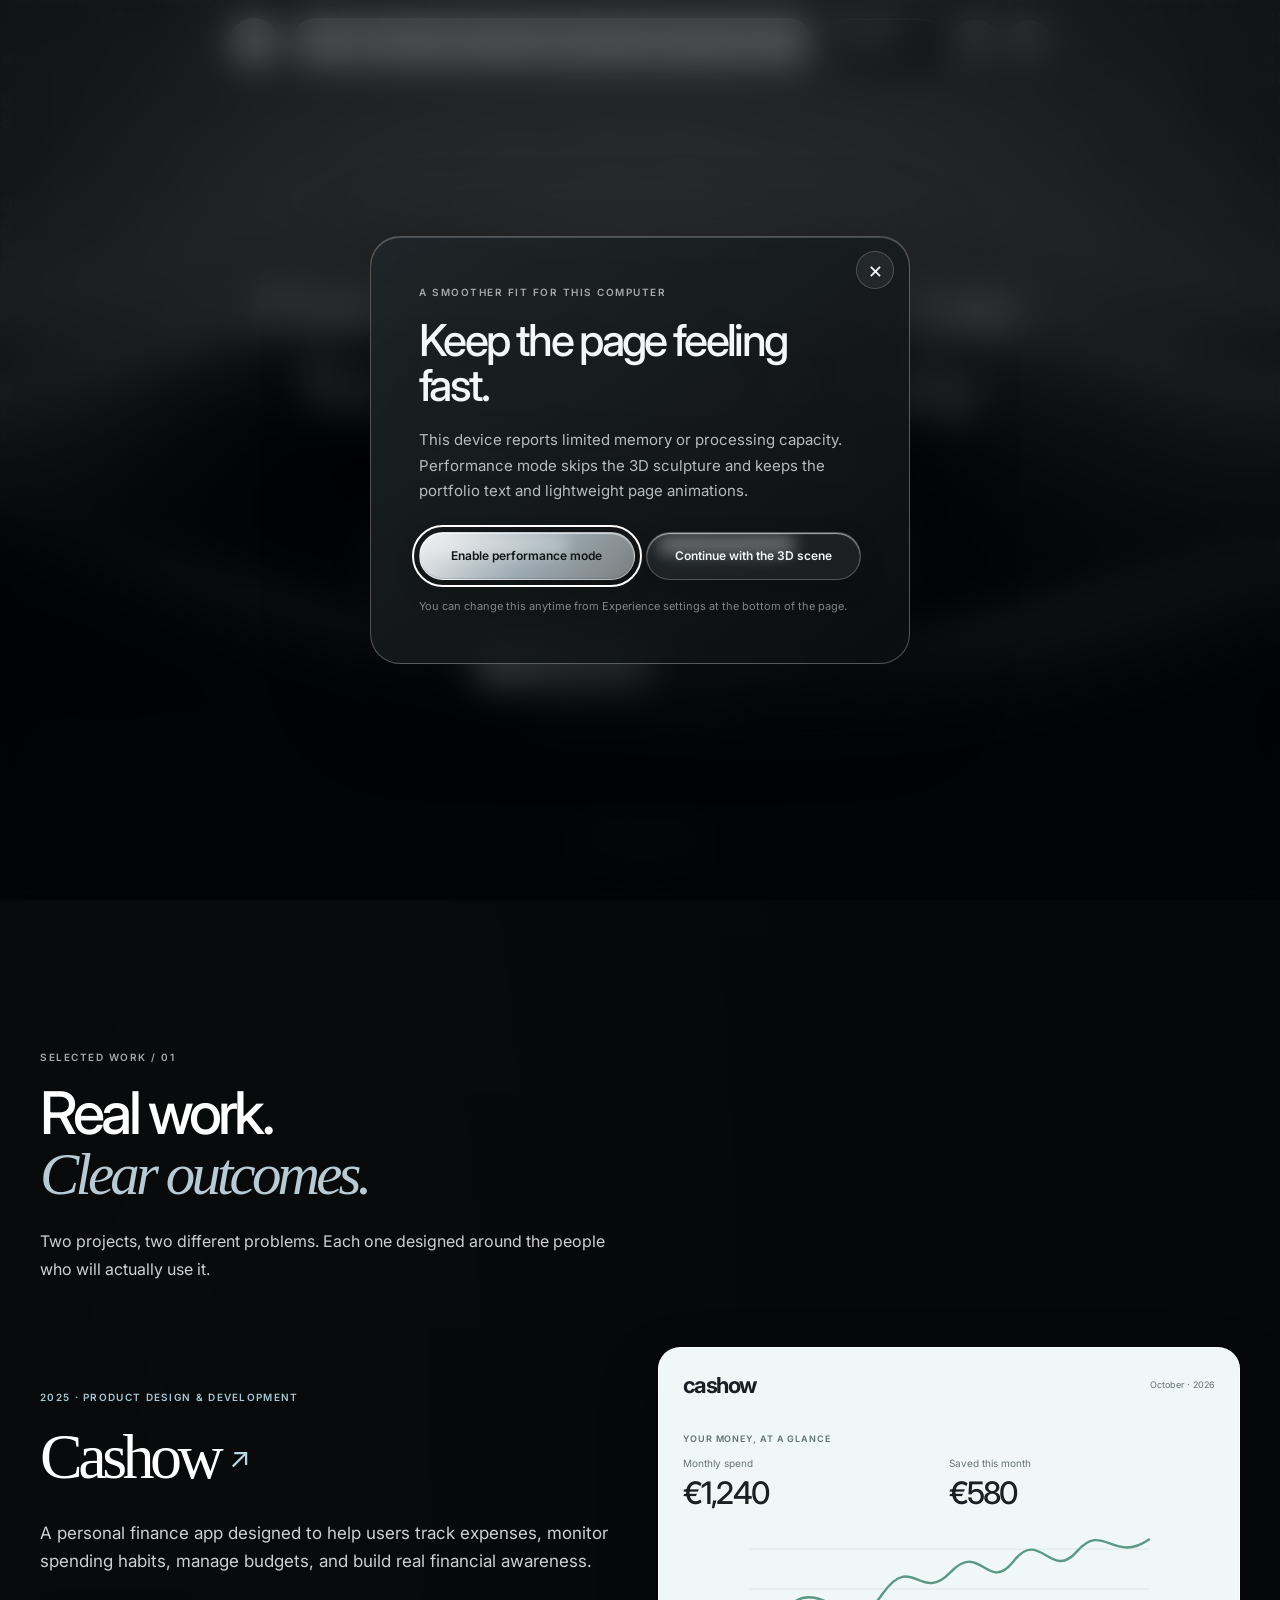
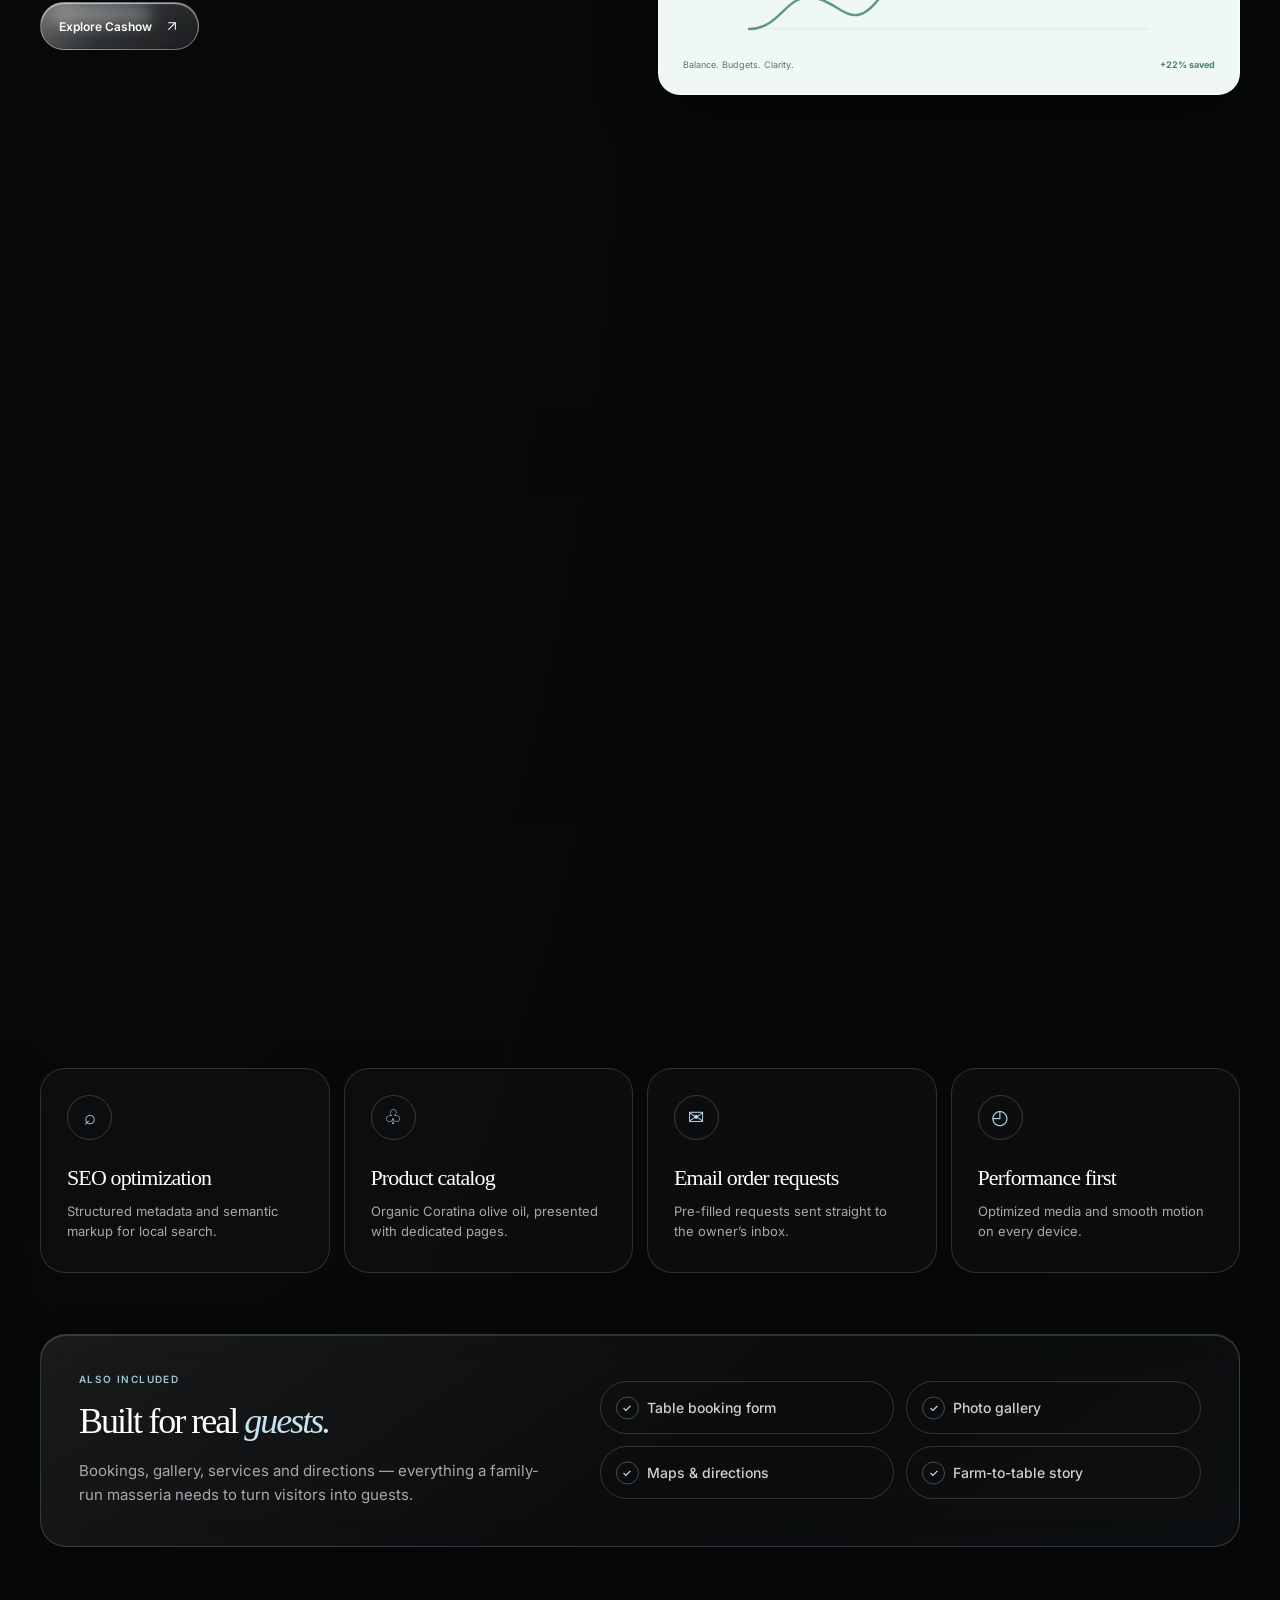
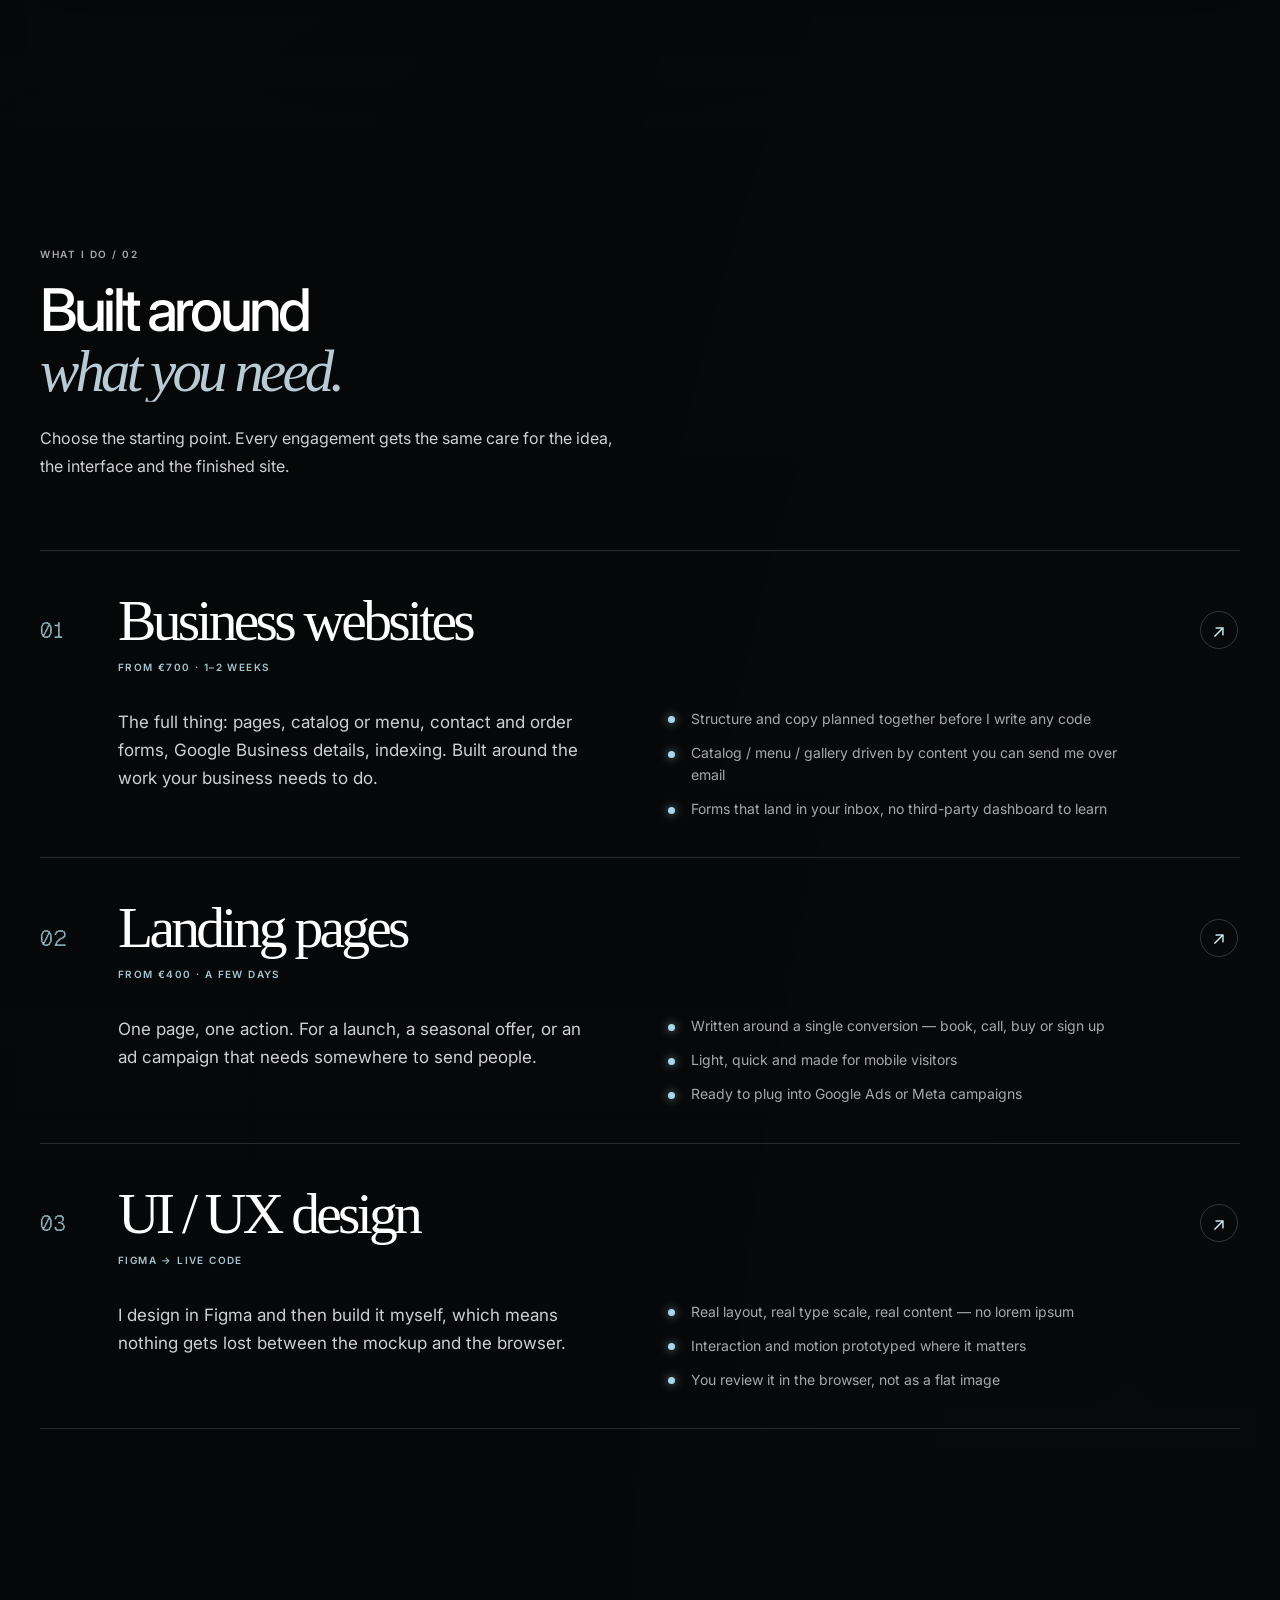
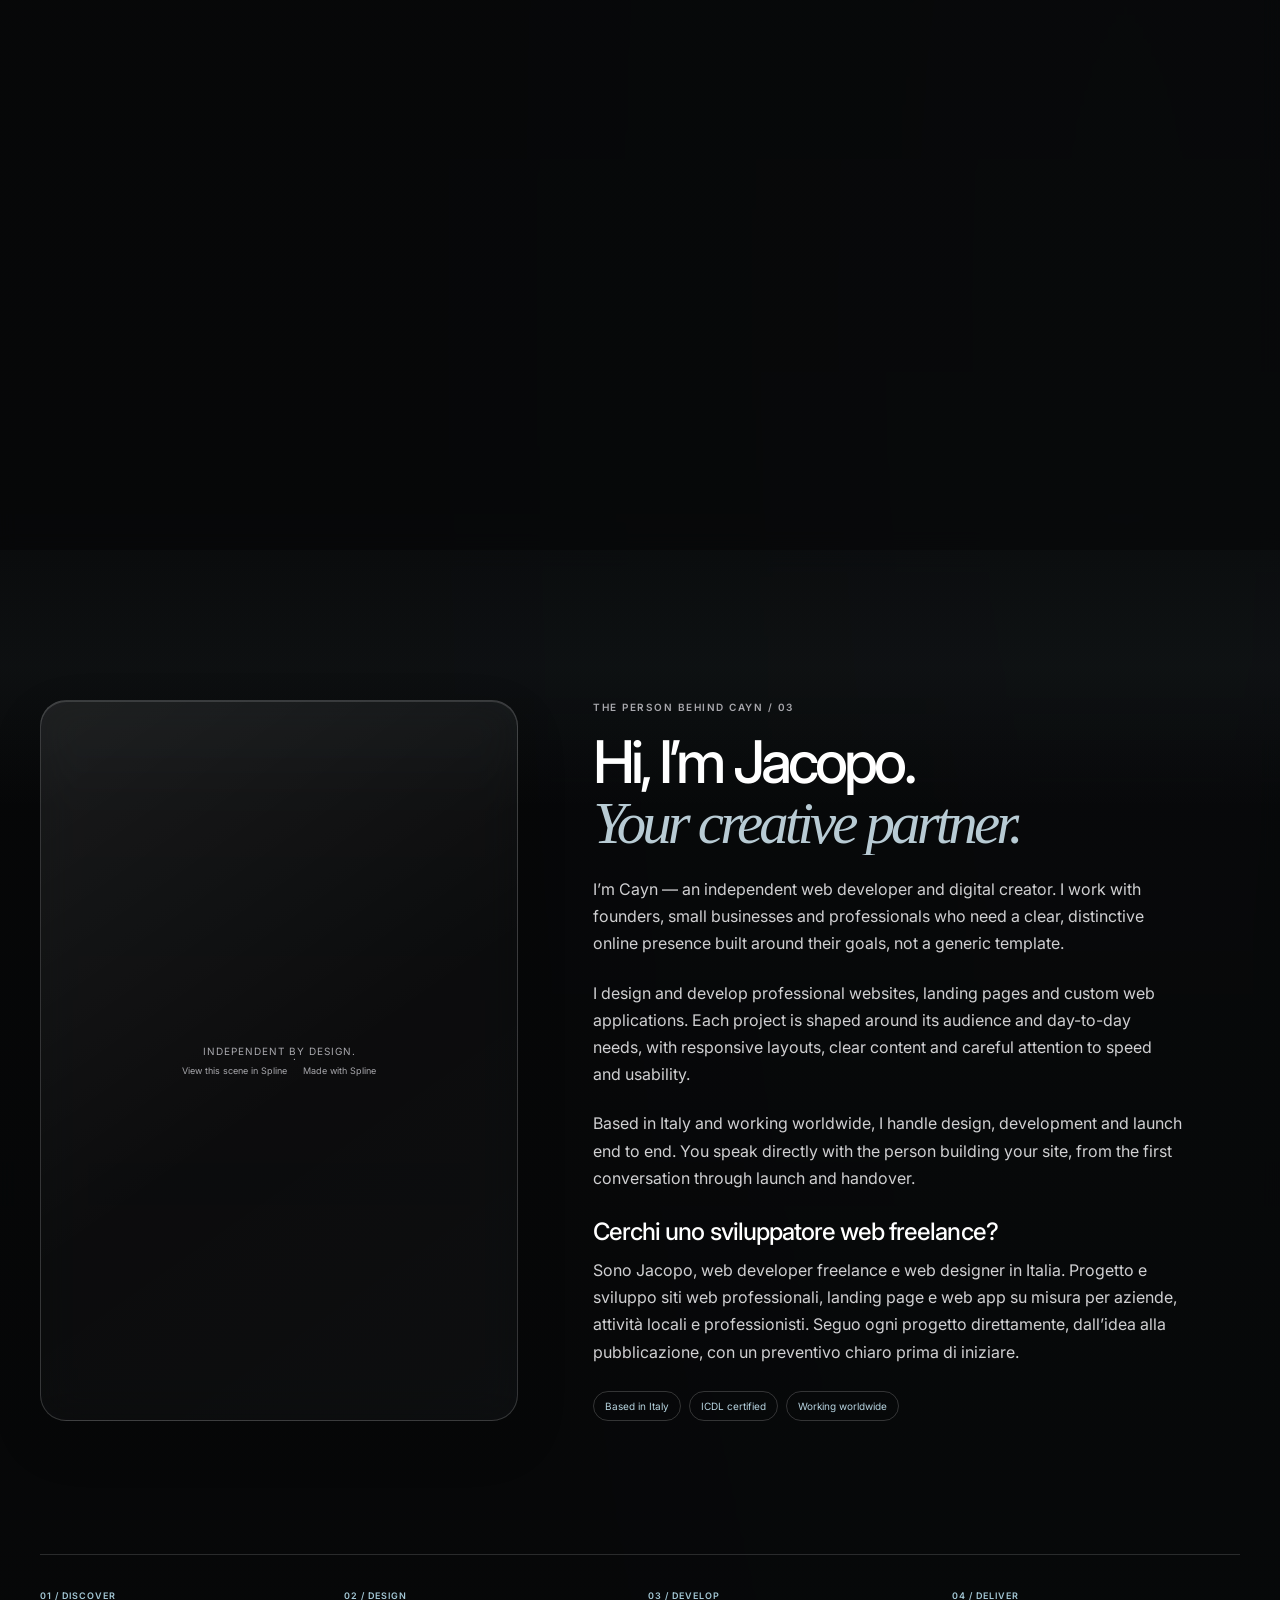
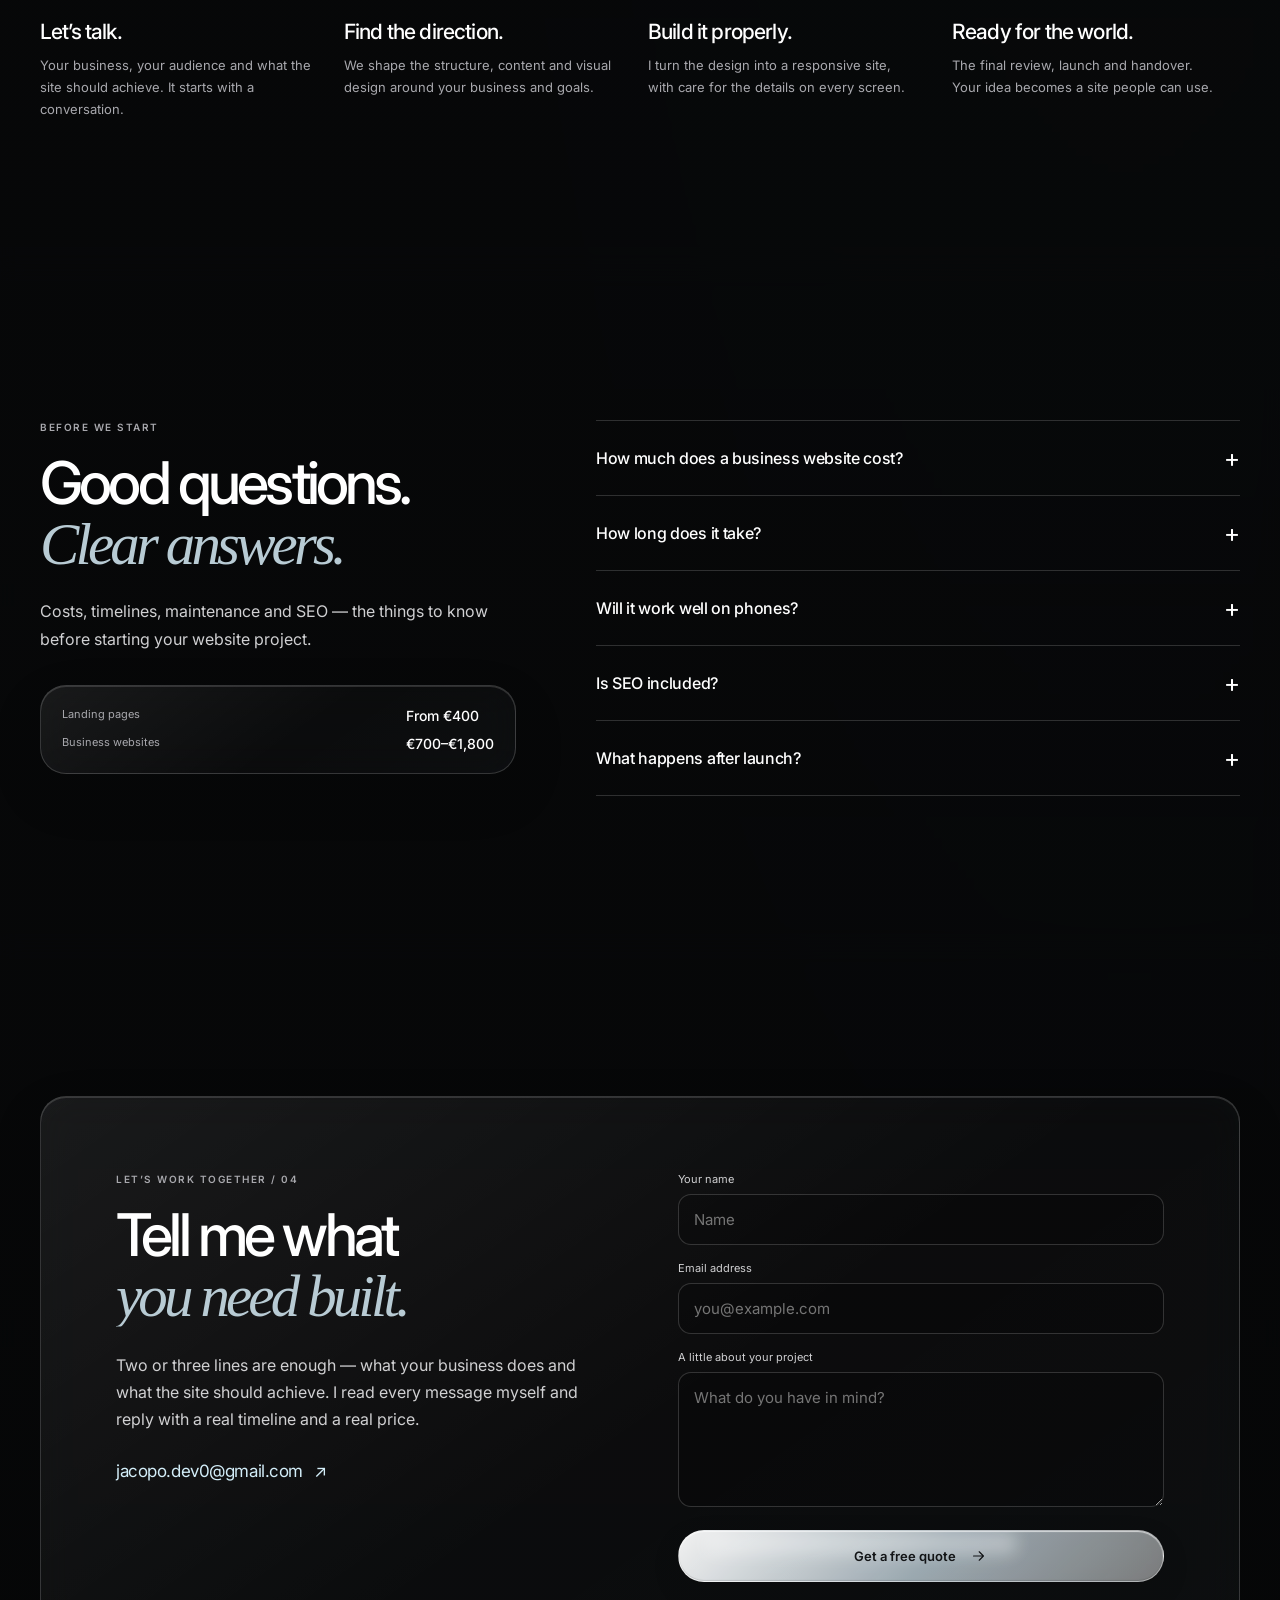
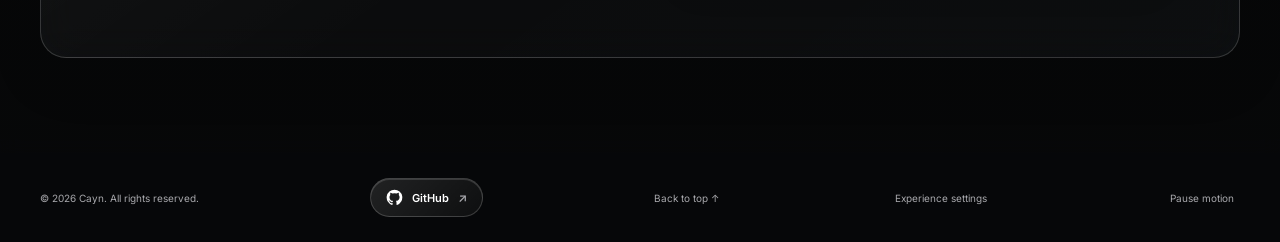
==== commit 4582ec7b: "Use the new Moon Spline scene" ====
--- a/index.html
+++ b/index.html
@@ -192,9 +192,9 @@
 
     <section class="scroll-section about-section" id="about" aria-labelledby="about-title"><div class="section-shell about-layout-scroll">
       <div class="about-monogram glass-card" data-reveal>
-        <div class="about-spline-stage" id="about-spline-stage" data-scene="https://prod.spline.design/3EeBGHI8wZ6yuVhz/scene.splinecode" data-spline-state="idle" hidden><p class="spline-status" id="spline-status" role="status" aria-live="polite"></p></div>
+        <div class="about-spline-stage" id="about-spline-stage" data-scene="https://my.spline.design/moonrotationwobble-dSY9Aj5lxzuZak3pIXKrEDZK/" data-spline-state="idle" hidden><p class="spline-status" id="spline-status" role="status" aria-live="polite"></p></div>
         <span>Independent by design.</span>
-        <p class="spline-credit"><a href="https://app.spline.design" target="_blank" rel="noopener noreferrer">Open in Spline</a><span aria-hidden="true"> · </span><a href="https://spline.design" target="_blank" rel="noopener noreferrer">Made with Spline</a></p>
+        <p class="spline-credit"><a href="https://my.spline.design/moonrotationwobble-dSY9Aj5lxzuZak3pIXKrEDZK/" target="_blank" rel="noopener noreferrer">View this scene in Spline</a><span aria-hidden="true"> · </span><a href="https://spline.design" target="_blank" rel="noopener noreferrer">Made with Spline</a></p>
       </div>
       <div class="section-intro about-copy-scroll" data-reveal data-delay="1"><p class="scroll-eyebrow">The person behind Cayn / 03</p><h2 id="about-title">Hi, I’m Jacopo.<br><em>Your creative partner.</em></h2><p>I’m Cayn — an independent web developer and digital creator. I work with founders, small businesses and professionals who need a clear, distinctive online presence built around their goals, not a generic template.</p><p>I design and develop professional websites, landing pages and custom web applications. Each project is shaped around its audience and day-to-day needs, with responsive layouts, clear content and careful attention to speed and usability.</p><p>Based in Italy and working worldwide, I handle design, development and launch end to end. You speak directly with the person building your site, from the first conversation through launch and handover.</p><h3 class="local-search-title" lang="it">Cerchi uno sviluppatore web freelance?</h3><p lang="it">Sono Jacopo, web developer freelance e web designer in Italia. Progetto e sviluppo siti web professionali, landing page e web app su misura per aziende, attività locali e professionisti. Seguo ogni progetto direttamente, dall’idea alla pubblicazione, con un preventivo chiaro prima di iniziare.</p><div class="about-tags"><span>Based in Italy</span><span>ICDL certified</span><span>Working worldwide</span></div></div>
       <div class="process-scroll" data-stagger><article data-reveal><span>01 / DISCOVER</span><h3>Let’s talk.</h3><p>Your business, your audience and what the site should achieve. It starts with a conversation.</p></article><article data-reveal><span>02 / DESIGN</span><h3>Find the direction.</h3><p>We shape the structure, content and visual design around your business and goals.</p></article><article data-reveal><span>03 / DEVELOP</span><h3>Build it properly.</h3><p>I turn the design into a responsive site, with care for the details on every screen.</p></article><article data-reveal><span>04 / DELIVER</span><h3>Ready for the world.</h3><p>The final review, launch and handover. Your idea becomes a site people can use.</p></article></div>
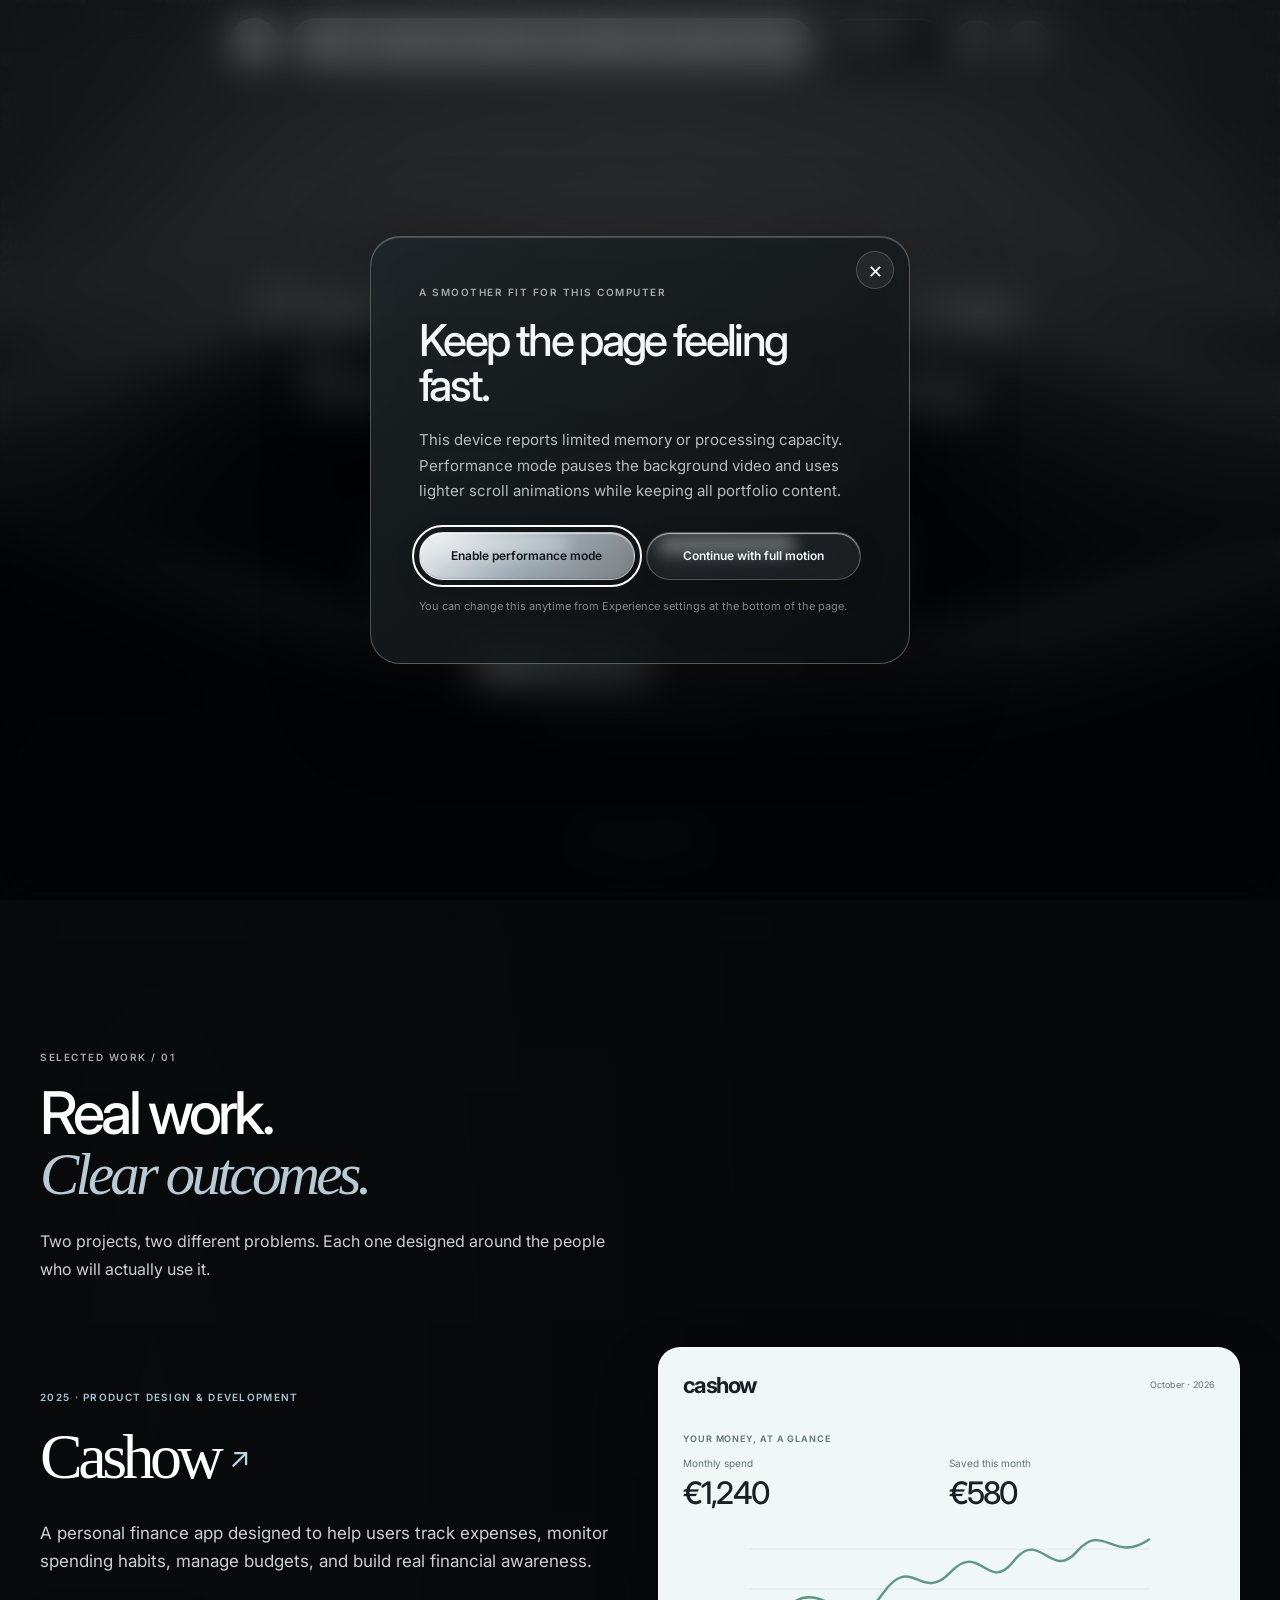
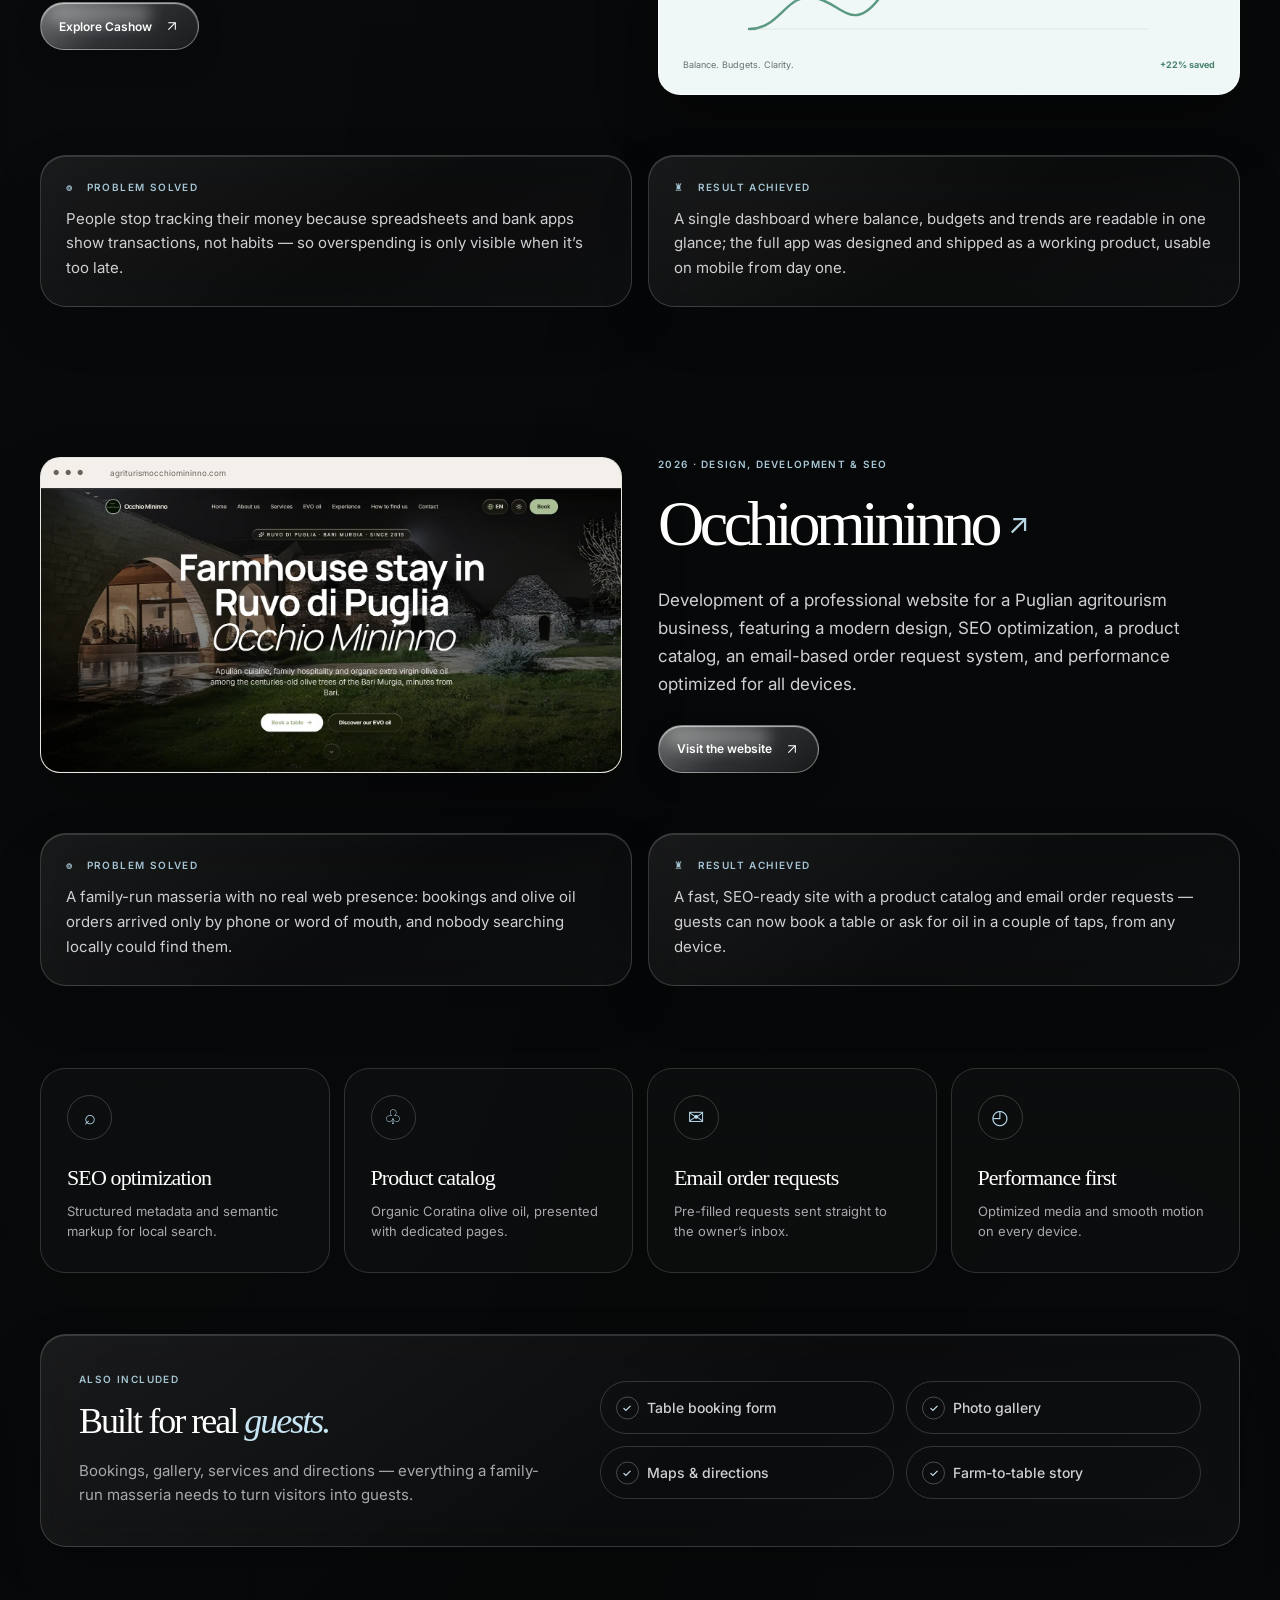
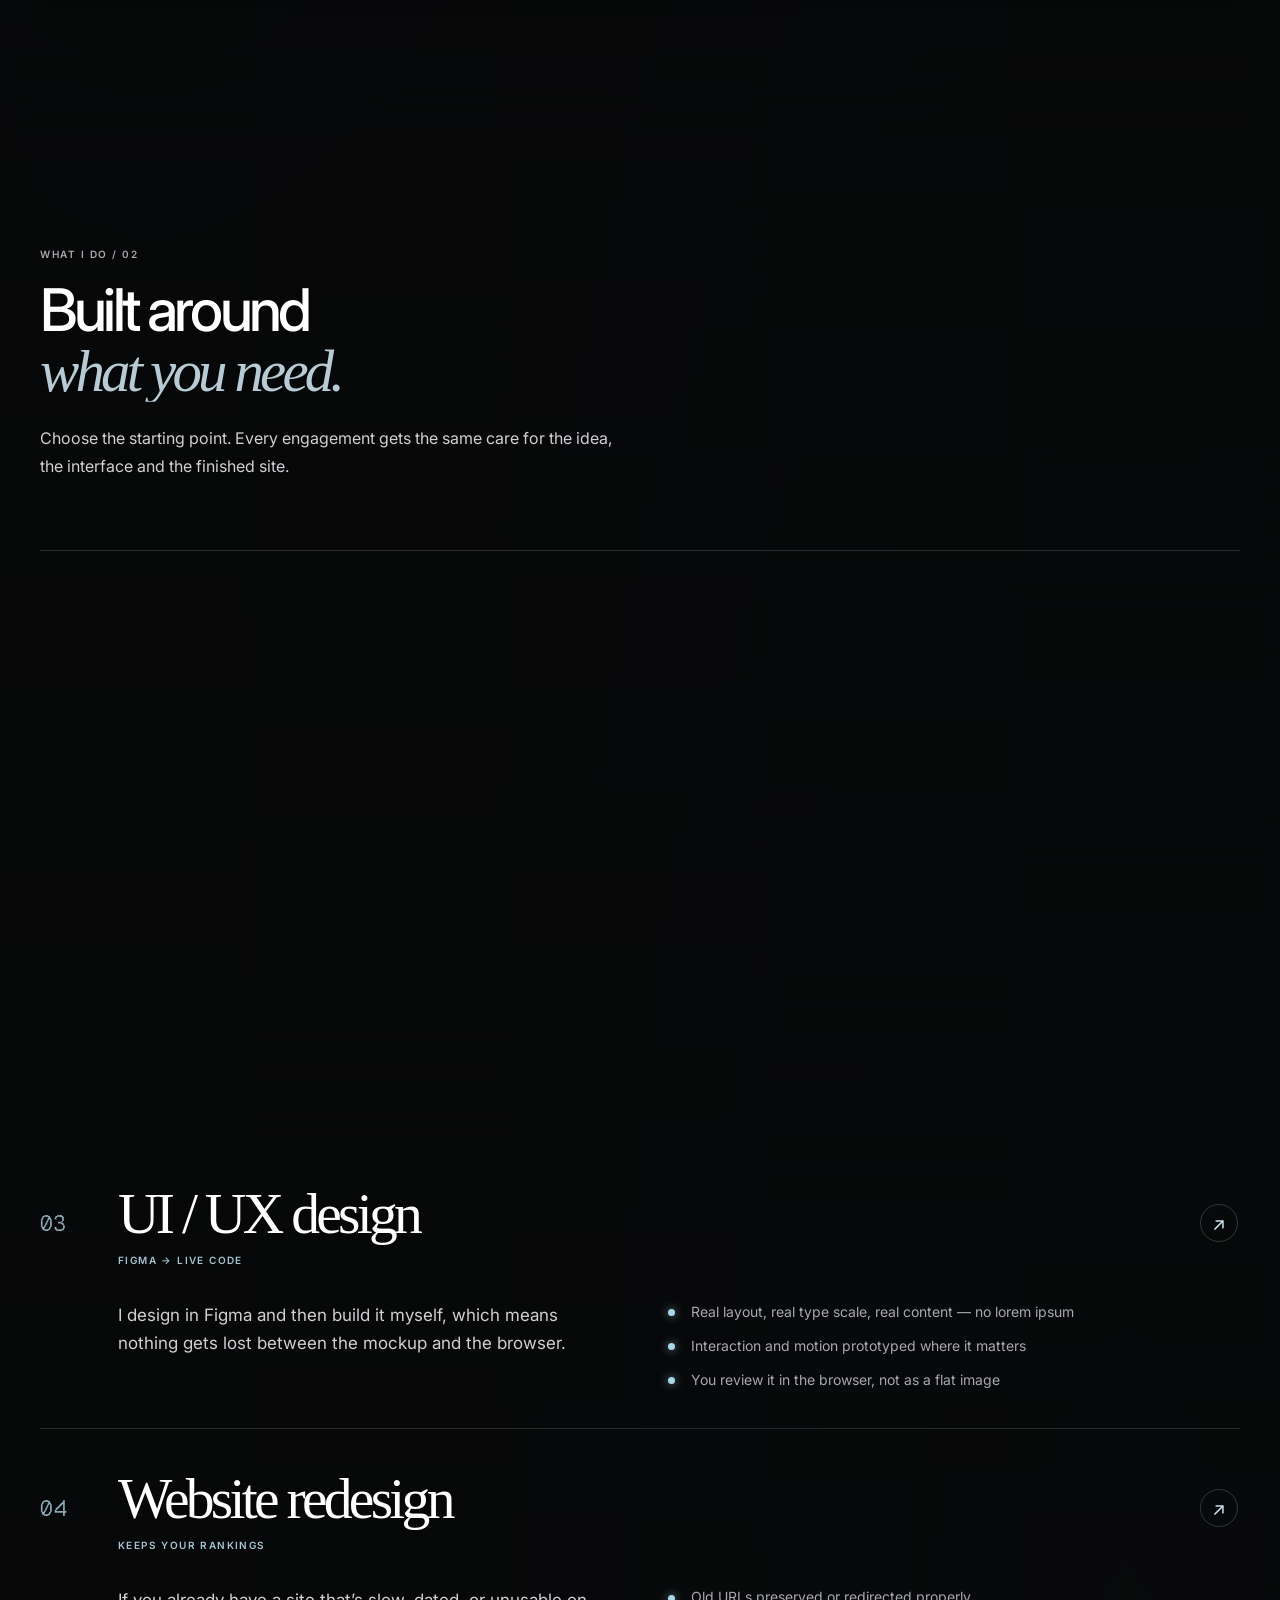
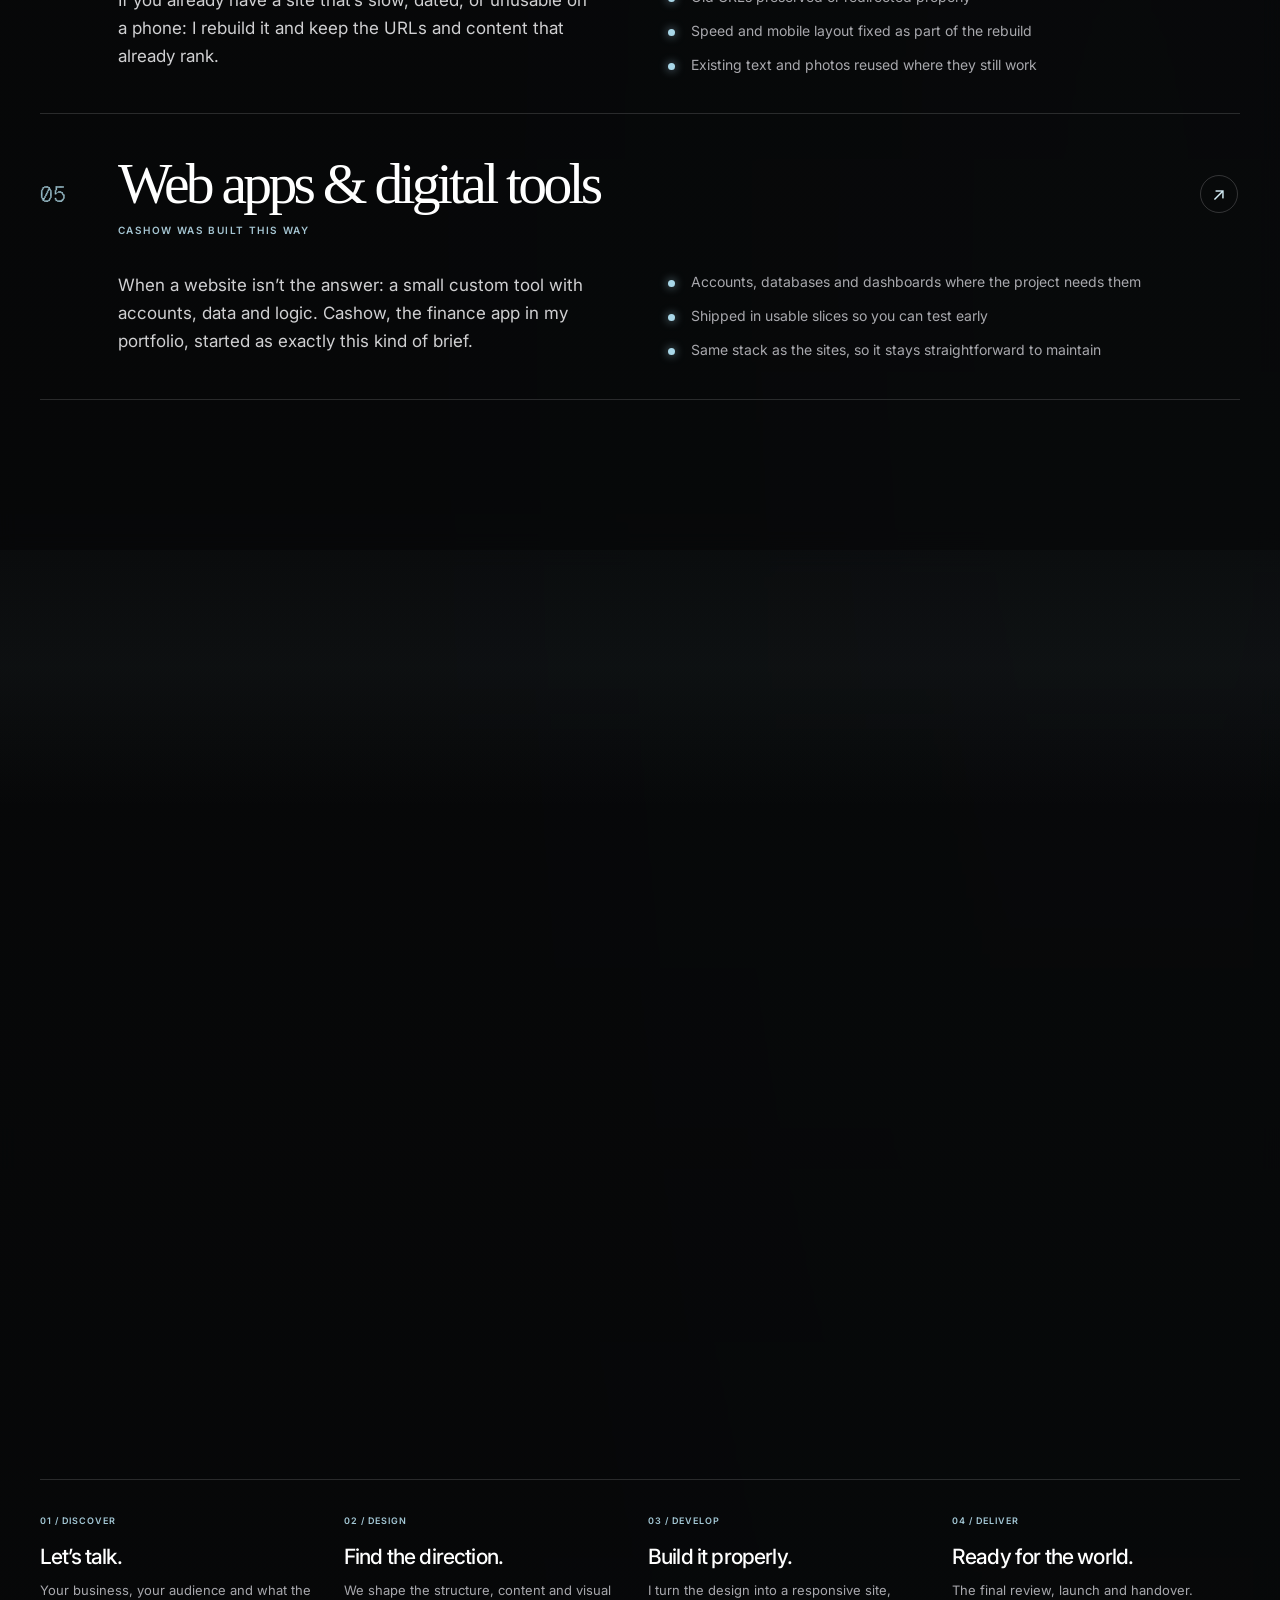
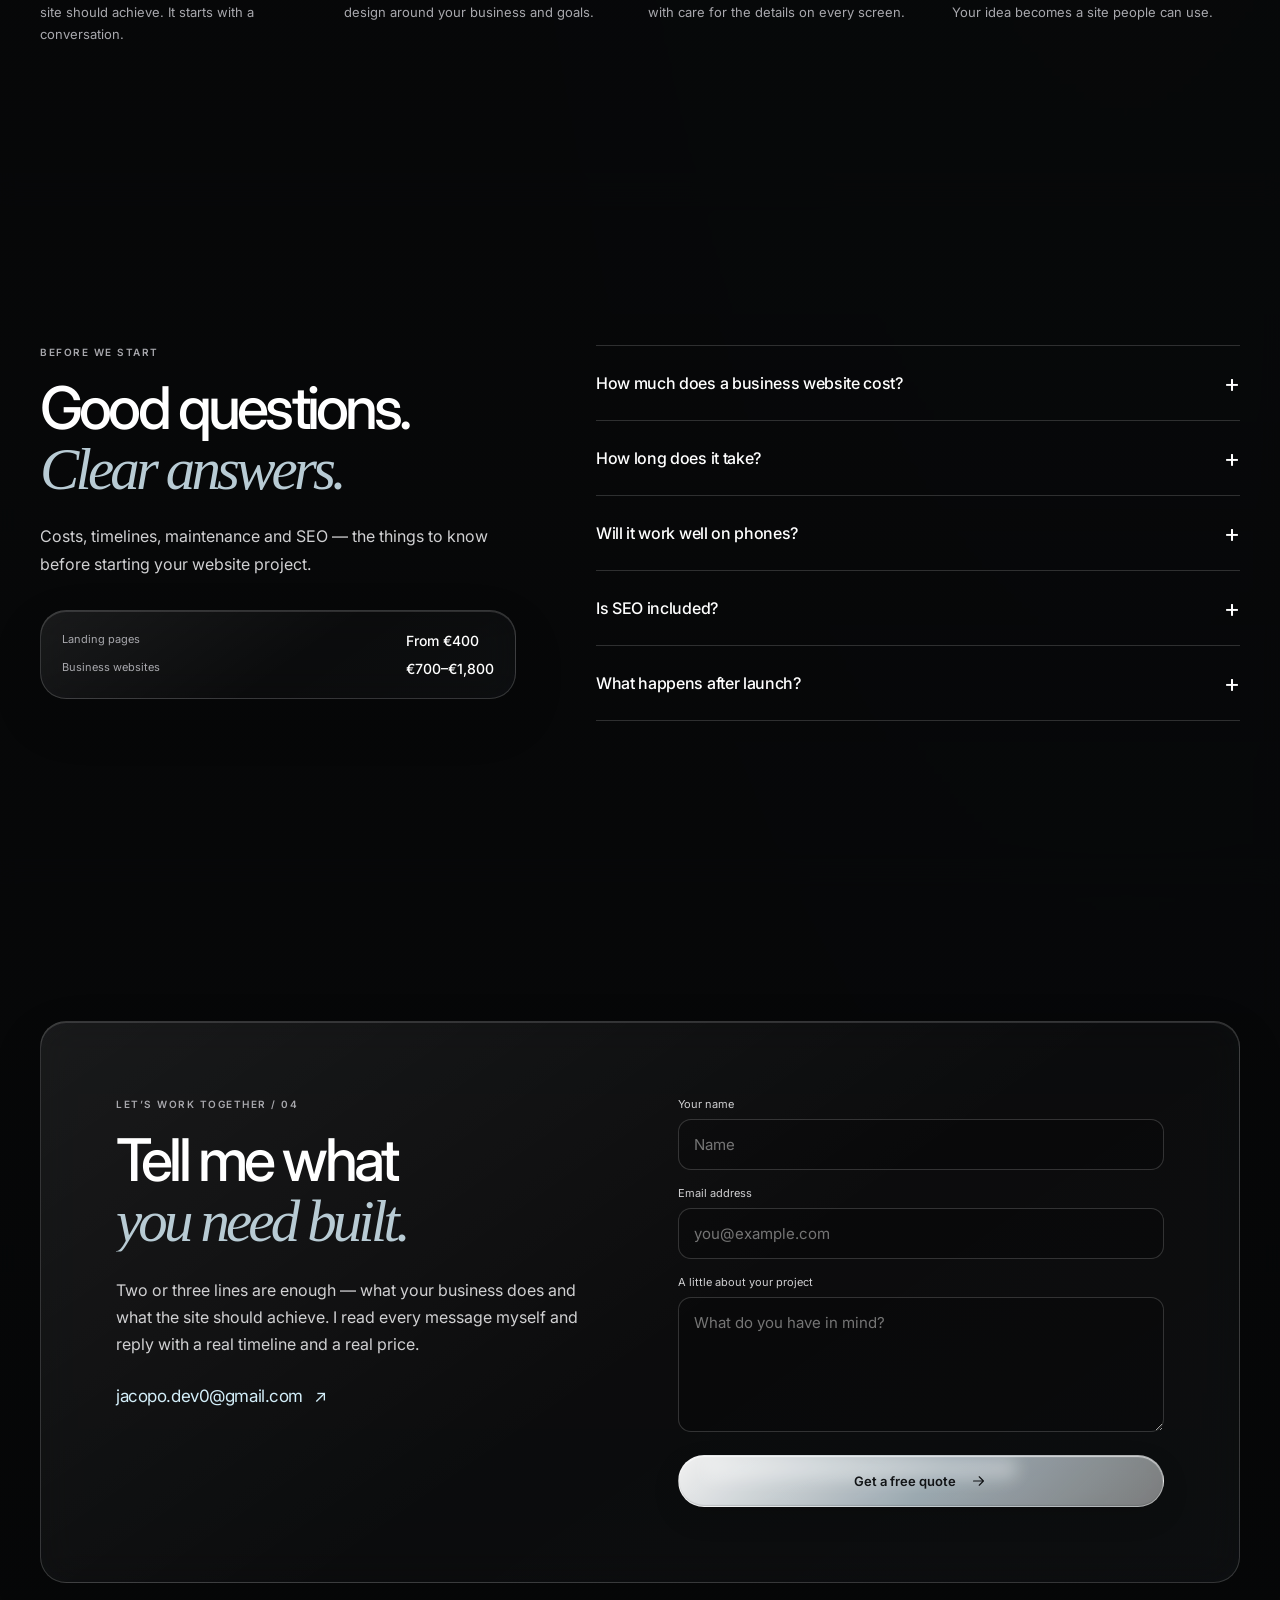
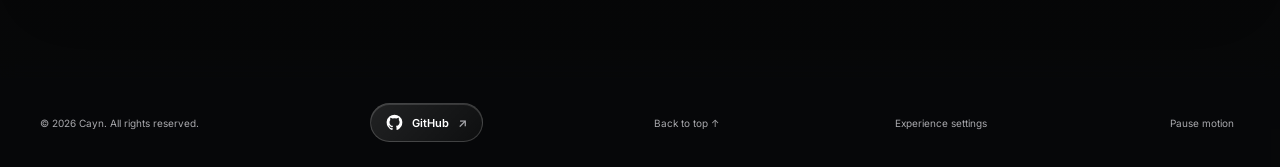
==== commit ab9a4843: "Remove the Spline panel from About" ====
--- a/index.html
+++ b/index.html
@@ -191,12 +191,7 @@
     </div></section>
 
     <section class="scroll-section about-section" id="about" aria-labelledby="about-title"><div class="section-shell about-layout-scroll">
-      <div class="about-monogram glass-card" data-reveal>
-        <div class="about-spline-stage" id="about-spline-stage" data-scene="https://my.spline.design/moonrotationwobble-dSY9Aj5lxzuZak3pIXKrEDZK/" data-spline-state="idle" hidden><p class="spline-status" id="spline-status" role="status" aria-live="polite"></p></div>
-        <span>Independent by design.</span>
-        <p class="spline-credit"><a href="https://my.spline.design/moonrotationwobble-dSY9Aj5lxzuZak3pIXKrEDZK/" target="_blank" rel="noopener noreferrer">View this scene in Spline</a><span aria-hidden="true"> · </span><a href="https://spline.design" target="_blank" rel="noopener noreferrer">Made with Spline</a></p>
-      </div>
-      <div class="section-intro about-copy-scroll" data-reveal data-delay="1"><p class="scroll-eyebrow">The person behind Cayn / 03</p><h2 id="about-title">Hi, I’m Jacopo.<br><em>Your creative partner.</em></h2><p>I’m Cayn — an independent web developer and digital creator. I work with founders, small businesses and professionals who need a clear, distinctive online presence built around their goals, not a generic template.</p><p>I design and develop professional websites, landing pages and custom web applications. Each project is shaped around its audience and day-to-day needs, with responsive layouts, clear content and careful attention to speed and usability.</p><p>Based in Italy and working worldwide, I handle design, development and launch end to end. You speak directly with the person building your site, from the first conversation through launch and handover.</p><h3 class="local-search-title" lang="it">Cerchi uno sviluppatore web freelance?</h3><p lang="it">Sono Jacopo, web developer freelance e web designer in Italia. Progetto e sviluppo siti web professionali, landing page e web app su misura per aziende, attività locali e professionisti. Seguo ogni progetto direttamente, dall’idea alla pubblicazione, con un preventivo chiaro prima di iniziare.</p><div class="about-tags"><span>Based in Italy</span><span>ICDL certified</span><span>Working worldwide</span></div></div>
+      <div class="section-intro about-copy-scroll" data-reveal><p class="scroll-eyebrow">The person behind Cayn / 03</p><h2 id="about-title">Hi, I’m Jacopo.<br><em>Your creative partner.</em></h2><p>I’m Cayn — an independent web developer and digital creator. I work with founders, small businesses and professionals who need a clear, distinctive online presence built around their goals, not a generic template.</p><p>I design and develop professional websites, landing pages and custom web applications. Each project is shaped around its audience and day-to-day needs, with responsive layouts, clear content and careful attention to speed and usability.</p><p>Based in Italy and working worldwide, I handle design, development and launch end to end. You speak directly with the person building your site, from the first conversation through launch and handover.</p><h3 class="local-search-title" lang="it">Cerchi uno sviluppatore web freelance?</h3><p lang="it">Sono Jacopo, web developer freelance e web designer in Italia. Progetto e sviluppo siti web professionali, landing page e web app su misura per aziende, attività locali e professionisti. Seguo ogni progetto direttamente, dall’idea alla pubblicazione, con un preventivo chiaro prima di iniziare.</p><div class="about-tags"><span>Based in Italy</span><span>ICDL certified</span><span>Working worldwide</span></div></div>
       <div class="process-scroll" data-stagger><article data-reveal><span>01 / DISCOVER</span><h3>Let’s talk.</h3><p>Your business, your audience and what the site should achieve. It starts with a conversation.</p></article><article data-reveal><span>02 / DESIGN</span><h3>Find the direction.</h3><p>We shape the structure, content and visual design around your business and goals.</p></article><article data-reveal><span>03 / DEVELOP</span><h3>Build it properly.</h3><p>I turn the design into a responsive site, with care for the details on every screen.</p></article><article data-reveal><span>04 / DELIVER</span><h3>Ready for the world.</h3><p>The final review, launch and handover. Your idea becomes a site people can use.</p></article></div>
     </div></section>
 
@@ -217,7 +212,7 @@
     <button class="experience-close" id="experience-close" type="button" aria-label="Continue with the full experience">×</button>
     <p class="scroll-eyebrow" id="experience-kicker">A better fit for this device</p>
     <h2 id="experience-title">Choose your experience.</h2>
-    <p id="experience-description">The lighter option removes the 3D scene and keeps the content and homepage animations.</p>
+    <p id="experience-description">The lighter option pauses the background video and simplifies scroll animations while keeping all portfolio content.</p>
     <div class="experience-actions">
       <button class="glass-button primary-glass" id="experience-recommended" type="button">Use the lighter version</button>
       <button class="glass-button experience-secondary" id="experience-full" type="button">Continue with everything</button>
--- a/scroll.css
+++ b/scroll.css
@@ -31,10 +31,11 @@
 .glass-icon .icon{width:18px}.glass-icon .moon-icon{display:none}
 [data-theme="light"] .glass-icon .moon-icon{display:block}[data-theme="light"] .glass-icon .sun-icon{display:none}
 .menu-button{display:none;background:rgba(23,24,26,.78)}
-.menu-button span{display:block;width:17px;height:1.5px;background:currentColor;transition:transform .28s var(--ease)}
-.menu-button span+span{margin-top:5px}
-.menu-button[aria-expanded="true"] span:first-child{transform:translateY(3.25px) rotate(45deg)}
-.menu-button[aria-expanded="true"] span:last-child{transform:translateY(-3.25px) rotate(-45deg)}
+.menu-button span{position:absolute;z-index:1;top:50%;left:50%;display:block;width:17px;height:1.5px;margin:0!important;border-radius:2px;background:currentColor;transform-origin:center;transition:transform .28s var(--ease);pointer-events:none}
+.menu-button span:first-child{transform:translate(-50%,calc(-50% - 3px))}
+.menu-button span:last-child{transform:translate(-50%,calc(-50% + 3px))}
+.menu-button[aria-expanded="true"] span:first-child{transform:translate(-50%,-50%) rotate(45deg)}
+.menu-button[aria-expanded="true"] span:last-child{transform:translate(-50%,-50%) rotate(-45deg)}
 .scroll-menu{position:fixed;z-index:19;top:76px;right:16px;width:min(280px,calc(100% - 32px));padding:10px;border:1px solid rgba(255,255,255,.45);border-radius:24px;background:rgba(248,250,251,.92);box-shadow:0 20px 60px rgba(0,0,0,.32),inset 0 1px rgba(255,255,255,.9);backdrop-filter:blur(28px) saturate(160%);-webkit-backdrop-filter:blur(28px) saturate(160%);color:#202124;transform-origin:top right}
 .scroll-menu:not([hidden]){animation:menuReveal .36s var(--ease) both}
 .scroll-menu a{display:block;padding:13px 15px;border-radius:14px;font-size:15px;font-weight:500}.scroll-menu a:hover{background:rgba(0,0,0,.06)}
@@ -58,15 +59,15 @@
 .agri-case>.agri-shot{align-self:center;overflow:hidden;border:1px solid rgba(255,255,255,.35);border-radius:20px;background:#dbd8cf;box-shadow:0 30px 60px rgba(0,0,0,.27);transform:rotate(-2deg);transition:transform .6s var(--ease)}.agri-shot:hover{transform:rotate(0) translateY(-5px)}.browser-chrome{display:flex;align-items:center;gap:25px;height:30px;padding:0 12px;background:#f3f0eb;color:#67645c;font-size:8px}.browser-chrome span:first-child{font-size:7px;letter-spacing:2px}.agri-shot img{width:100%;height:auto}
 .feature-grid{grid-column:1/-1;display:grid;grid-template-columns:repeat(4,1fr);gap:14px;margin-top:46px}.feature-grid article{min-height:205px;padding:26px;border:1px solid rgba(255,255,255,.15);border-radius:25px;background:rgba(255,255,255,.025);transition:transform .4s var(--ease),background .4s}.feature-grid article:hover{transform:translateY(-7px);background:rgba(255,255,255,.06)}.feature-grid article>span{display:grid;place-items:center;width:45px;height:45px;border:1px solid rgba(255,255,255,.18);border-radius:50%;color:#baddf0;font-size:20px}.feature-grid h4{margin-top:25px!important;font-family:Georgia,"Times New Roman",serif;font-size:22px;font-weight:400;letter-spacing:-.04em}.feature-grid p{margin-top:10px!important;color:var(--muted);font-size:13px;line-height:1.6}.guests-card{grid-column:1/-1;display:grid;grid-template-columns:1fr 1.25fr;align-items:center;gap:40px;margin-top:25px;padding:38px}.guests-card h4{margin-top:15px!important;font-family:Georgia,"Times New Roman",serif;font-size:36px;font-weight:400;letter-spacing:-.055em}.guests-card h4 em{color:#c6e4f1;font-weight:400}.guests-card>div>p:last-child{max-width:520px;margin-top:17px!important;color:var(--muted);font-size:15px;line-height:1.65}.guests-card ul{display:grid;grid-template-columns:1fr 1fr;gap:12px;margin:0;padding:0;list-style:none}.guests-card li{position:relative;padding:17px 18px 17px 46px;border:1px solid rgba(255,255,255,.16);border-radius:999px;color:var(--secondary);font-size:14px;font-weight:500}.guests-card li::before{position:absolute;top:50%;left:15px;display:grid;place-items:center;width:21px;height:21px;border:1px solid rgba(255,255,255,.25);border-radius:50%;color:#d0ecf6;content:"✓";font-size:11px;transform:translateY(-50%)}
 .services-section{background:linear-gradient(180deg,#070809,#0d1112 50%,#070809)}.services-intro{margin-bottom:70px}.service-stack{border-top:1px solid rgba(255,255,255,.14)}.service-block{padding:37px 0;border-bottom:1px solid rgba(255,255,255,.14)}.service-block>header{display:grid;grid-template-columns:60px 1fr 40px;align-items:center;gap:18px}.service-block header>span{color:#b9e5f4;font-family:var(--font-display);font-size:22px}.service-block h3{font-family:Georgia,"Times New Roman",serif;font-size:clamp(35px,4.5vw,62px);font-weight:400;letter-spacing:-.065em}.service-block header p{margin-top:8px!important;color:#a5c5d2;font-size:10px;font-weight:600;letter-spacing:.14em;text-transform:uppercase}.service-block header i{display:grid;place-items:center;width:38px;height:38px;border:1px solid rgba(255,255,255,.18);border-radius:50%;color:#d6eff8;font-size:18px;font-style:normal;transition:transform .35s var(--ease)}.service-block:hover header i{transform:rotate(45deg)}.service-detail{display:grid;grid-template-columns:1fr 1fr;gap:70px;max-width:1030px;margin:35px 0 0 78px}.service-detail>p{color:var(--secondary);font-size:17px;line-height:1.65}.service-detail ul{margin:0;padding:0;list-style:none}.service-detail li{position:relative;padding-left:23px;color:var(--muted);font-size:14px;line-height:1.58}.service-detail li+li{margin-top:12px}.service-detail li::before{position:absolute;top:.62em;left:0;width:7px;height:7px;border-radius:50%;background:#a9d7e8;box-shadow:0 0 10px rgba(169,215,232,.7);content:""}
-.about-section{background:linear-gradient(180deg,#080a0b,#071013 50%,#08090a)}.about-layout-scroll{display:grid;grid-template-columns:.85fr 1.15fr;gap:75px}.about-monogram{display:flex;align-items:center;justify-content:center;flex-direction:column;min-height:405px;padding:30px}.about-monogram img{width:100%;max-width:380px;filter:brightness(1.25) saturate(.7)}.about-monogram span{margin-top:-25px;color:var(--muted);font-size:10px;letter-spacing:.1em;text-transform:uppercase}.about-copy-scroll{align-self:center;margin:0}.about-copy-scroll>p:not(.scroll-eyebrow){color:var(--secondary);font-size:16px;line-height:1.7}.about-copy-scroll>p+p{margin-top:14px!important}.local-search-title{margin-top:25px!important;color:var(--text);font-size:clamp(19px,2vw,24px);font-weight:500;letter-spacing:-.04em;line-height:1.25}.about-copy-scroll .local-search-title+p{margin-top:10px!important}.about-tags{display:flex;flex-wrap:wrap;gap:8px;margin-top:25px}.about-tags span{padding:8px 11px;border:1px solid rgba(255,255,255,.18);border-radius:999px;color:#b7d4e0;font-size:10px}.process-scroll{grid-column:1/-1;display:grid;grid-template-columns:repeat(4,1fr);gap:16px;margin-top:58px;padding-top:28px;border-top:1px solid rgba(255,255,255,.14)}.process-scroll article{padding-right:16px}.process-scroll article>span{color:#a4c8d6;font-size:9px;font-weight:600;letter-spacing:.1em}.process-scroll h3{margin-top:16px!important;font-size:21px;font-weight:500;letter-spacing:-.04em}.process-scroll p{margin-top:10px!important;color:var(--muted);font-size:13px;line-height:1.7}
+.about-section{background:linear-gradient(180deg,#080a0b,#071013 50%,#08090a)}.about-layout-scroll{display:grid;grid-template-columns:minmax(0,1fr);gap:0}.about-copy-scroll{align-self:center;max-width:930px;margin:0}.about-copy-scroll>p:not(.scroll-eyebrow){color:var(--secondary);font-size:16px;line-height:1.7}.about-copy-scroll>p+p{margin-top:14px!important}.local-search-title{margin-top:25px!important;color:var(--text);font-size:clamp(19px,2vw,24px);font-weight:500;letter-spacing:-.04em;line-height:1.25}.about-copy-scroll .local-search-title+p{margin-top:10px!important}.about-tags{display:flex;flex-wrap:wrap;gap:8px;margin-top:25px}.about-tags span{padding:8px 11px;border:1px solid rgba(255,255,255,.18);border-radius:999px;color:#b7d4e0;font-size:10px}.process-scroll{grid-column:1/-1;display:grid;grid-template-columns:repeat(4,1fr);gap:16px;margin-top:58px;padding-top:28px;border-top:1px solid rgba(255,255,255,.14)}.process-scroll article{padding-right:16px}.process-scroll article>span{color:#a4c8d6;font-size:9px;font-weight:600;letter-spacing:.1em}.process-scroll h3{margin-top:16px!important;font-size:21px;font-weight:500;letter-spacing:-.04em}.process-scroll p{margin-top:10px!important;color:var(--muted);font-size:13px;line-height:1.7}
 .faq-grid-scroll{display:grid;grid-template-columns:.85fr 1.15fr;gap:80px}.faq-grid-scroll .section-intro{margin:0}.price-snapshot{display:grid;grid-template-columns:1fr auto;gap:11px;margin-top:32px;padding:21px}.price-snapshot span{color:var(--muted);font-size:11px}.price-snapshot strong{font-size:14px;font-weight:500}.scroll-faq details{border-top:1px solid rgba(255,255,255,.16)}.scroll-faq details:last-child{border-bottom:1px solid rgba(255,255,255,.16)}.scroll-faq summary{display:flex;align-items:center;justify-content:space-between;gap:20px;padding:22px 0;cursor:pointer;font-size:16px;font-weight:500;letter-spacing:-.02em;list-style:none}.scroll-faq summary::-webkit-details-marker{display:none}.scroll-faq summary span{font-size:25px;font-weight:400;transition:transform .3s var(--ease)}.scroll-faq details[open] summary span{transform:rotate(45deg)}.scroll-faq details>p{max-width:750px;margin:0 35px 22px 0!important;color:var(--muted);font-size:14px;line-height:1.75}
 .contact-section-scroll{padding-bottom:95px;background:linear-gradient(180deg,#080a0b,#060708)}.contact-layout-scroll{display:grid;grid-template-columns:1fr 1fr;gap:75px;padding:clamp(30px,6vw,75px)}.contact-layout-scroll>div>p:not(.scroll-eyebrow){max-width:500px;margin-top:25px!important;color:var(--secondary);font-size:16px;line-height:1.7}.email-scroll{display:inline-flex;gap:11px;margin-top:28px;color:#d3eef9;font-size:17px;letter-spacing:-.025em}.email-scroll:hover{text-decoration:underline;text-underline-offset:5px}.contact-layout-scroll form{display:flex;flex-direction:column;gap:16px}.contact-layout-scroll label{color:var(--secondary);font-size:11px}.contact-layout-scroll input,.contact-layout-scroll textarea{width:100%;margin-top:8px;padding:14px 15px;border:1px solid rgba(255,255,255,.17);border-radius:13px;background:rgba(0,0,0,.17);color:var(--text);font-size:15px;line-height:1.4;outline:none;transition:border-color .2s,background .2s}.contact-layout-scroll input:focus,.contact-layout-scroll textarea:focus{border-color:rgba(211,238,249,.62);background:rgba(255,255,255,.06)}.contact-layout-scroll textarea{resize:vertical;min-height:125px}.contact-layout-scroll .primary-glass{width:100%;margin-top:4px}.form-status{color:#b9dbea!important;font-size:11px!important;line-height:1.6}
 .scroll-footer{display:flex;align-items:center;justify-content:space-between;gap:20px;padding:25px max(28px,calc((100% - 1200px)/2));border-top:1px solid rgba(255,255,255,.12);background:#050607;color:var(--muted);font-size:10px}.scroll-footer a:hover{color:var(--text)}.scroll-footer button{border:0;background:none;color:var(--muted);font-size:10px}.scroll-footer button:hover{color:var(--text)}
 .js-ready [data-reveal]{opacity:0;transform:translateY(34px) scale(.985);filter:blur(7px);transition:opacity .82s var(--ease),transform .82s var(--ease),filter .82s var(--ease)}.js-ready [data-reveal].is-visible{opacity:1;transform:none;filter:none}.js-ready [data-reveal][data-delay="1"]{transition-delay:.12s}.hero-reveal{animation:heroReveal .8s var(--ease) both}.scroll-title span{animation:heroLine .92s var(--ease) both}.scroll-title span:nth-child(1){animation-delay:.11s}.scroll-title span:nth-child(2){animation-delay:.24s}.scroll-title span:nth-child(3){animation-delay:.37s}.scroll-lede.hero-reveal{animation-delay:.4s}.hero-ctas.hero-reveal{animation-delay:.52s}.availability.hero-reveal{animation-delay:.64s}
 @keyframes heroReveal{from{opacity:0;transform:translateY(22px);filter:blur(6px)}to{opacity:1;transform:none;filter:none}}@keyframes heroLine{from{opacity:0;transform:translateY(18px);filter:blur(5px)}to{opacity:1;transform:none;filter:none}}@keyframes lineDraw{to{stroke-dashoffset:0}}@keyframes scrollCue{0%,100%{transform:scaleY(.4);transform-origin:top;opacity:.4}48%{transform:scaleY(1);transform-origin:top;opacity:1}49%{transform:scaleY(1);transform-origin:bottom}100%{transform:scaleY(.4);transform-origin:bottom}}@keyframes menuReveal{from{opacity:0;transform:translateY(-10px) scale(.96)}to{opacity:1;transform:none}}
 [data-theme="light"] body{background:#eaebec!important}[data-theme="light"] .scroll-section{border-color:rgba(0,0,0,.12);background:linear-gradient(180deg,rgba(240,241,242,.78),rgba(246,247,248,.95))}[data-theme="light"] .services-section,[data-theme="light"] .about-section,[data-theme="light"] .contact-section-scroll{background:linear-gradient(180deg,#edf0f1,#f7f8f9)}[data-theme="light"] .scroll-hero::before{background:rgba(255,255,255,.16)}[data-theme="light"] .scroll-nav{border-color:rgba(255,255,255,.75)}[data-theme="light"] .glass-button,[data-theme="light"] .glass-icon{border-color:rgba(255,255,255,.8);background:linear-gradient(140deg,rgba(255,255,255,.86),rgba(225,243,251,.45));box-shadow:inset 0 1px rgba(255,255,255,.9),0 10px 25px rgba(0,0,0,.12);color:#202124}[data-theme="light"] .mini-button{color:#fff;background:linear-gradient(140deg,rgba(31,33,35,.83),rgba(64,68,70,.7))}[data-theme="light"] .glass-card{border-color:rgba(0,0,0,.11);background:linear-gradient(145deg,rgba(255,255,255,.65),rgba(255,255,255,.24));box-shadow:inset 0 1px rgba(255,255,255,.8),0 20px 40px rgba(0,0,0,.08)}[data-theme="light"] .feature-grid article,[data-theme="light"] .service-stack,[data-theme="light"] .service-block,[data-theme="light"] .process-scroll,[data-theme="light"] .scroll-faq details,[data-theme="light"] .scroll-footer{border-color:rgba(0,0,0,.13)}[data-theme="light"] .feature-grid article{background:rgba(255,255,255,.34)}[data-theme="light"] .quiet-link{color:#202124}[data-theme="light"] .scroll-footer{background:#e8eaeb}
-@media(max-width:840px){.scroll-header{justify-content:space-between}.scroll-nav{display:none}.menu-button{display:block}.case-study{grid-template-columns:1fr;gap:30px}.case-study+.case-study{margin-top:100px}.cashow-dashboard{max-width:580px;width:100%;justify-self:center}.agri-case>.agri-shot{order:2}.agri-case>.case-copy{order:1}.outcomes-grid{order:3}.feature-grid{grid-template-columns:1fr 1fr}.guests-card{grid-template-columns:1fr;gap:28px}.about-layout-scroll,.faq-grid-scroll,.contact-layout-scroll{grid-template-columns:1fr;gap:38px}.about-monogram{min-height:280px}.process-scroll{grid-template-columns:1fr 1fr}.service-detail{margin-left:0}.scroll-section{padding-left:22px;padding-right:22px}}
-@media(max-width:560px){.scroll-header{top:12px;width:calc(100% - 24px)}.scroll-header.is-scrolled{padding:5px;border:1px solid rgba(255,255,255,.2);border-radius:27px;background:rgba(8,10,11,.66);box-shadow:0 10px 28px rgba(0,0,0,.2);backdrop-filter:blur(22px);-webkit-backdrop-filter:blur(22px)}.scroll-logo{width:44px;height:44px}.mini-button{display:none}.glass-icon{width:44px;height:44px}.scroll-actions{gap:8px}.scroll-hero{min-height:100svh;padding:118px 20px 65px}.scroll-title{font-size:9vw;letter-spacing:-.085em;line-height:1.06}.scroll-title span{white-space:normal}.scroll-lede{font-size:14px;line-height:1.57}.hero-ctas{gap:18px;margin-top:24px}.primary-glass{min-height:48px;padding:0 18px;font-size:12px}.quiet-link{font-size:11px}.availability{font-size:9px}.scroll-cue{bottom:18px}.scroll-section{padding:76px 16px}.section-intro{margin-bottom:40px}.section-intro h2,.contact-layout-scroll h2{font-size:38px}.section-intro>p:not(.scroll-eyebrow){font-size:14px}.case-study{margin-top:48px}.case-study+.case-study{margin-top:80px}.case-copy h3{font-size:49px}.case-lede{font-size:15px}.cashow-dashboard{padding:18px;transform:none}.dashboard-metrics b{font-size:26px}.scroll-chart{height:88px}.outcomes-grid{grid-template-columns:1fr;gap:12px;margin-top:15px}.outcomes-grid .glass-card{padding:20px;border-radius:21px}.outcomes-grid .glass-card>p:last-child{font-size:14px}.agri-case>.agri-shot{transform:none}.feature-grid{grid-template-columns:1fr 1fr;gap:9px;margin-top:31px}.feature-grid article{min-height:190px;padding:16px;border-radius:20px}.feature-grid article>span{width:36px;height:36px;font-size:16px}.feature-grid h4{margin-top:17px!important;font-size:18px}.feature-grid p{font-size:12px}.guests-card{margin-top:16px;padding:23px;border-radius:21px}.guests-card h4{font-size:31px}.guests-card>div>p:last-child{font-size:14px}.guests-card ul{grid-template-columns:1fr;gap:8px}.guests-card li{padding:13px 14px 13px 39px;font-size:13px}.guests-card li::before{left:12px}.service-block{padding:27px 0}.service-block>header{grid-template-columns:31px 1fr 28px;gap:10px}.service-block header>span{font-size:16px}.service-block h3{font-size:37px}.service-block header p{font-size:8px;line-height:1.5}.service-block header i{width:28px;height:28px;font-size:14px}.service-detail{grid-template-columns:1fr;gap:18px;margin-top:27px}.service-detail>p{font-size:15px}.service-detail li{font-size:13px}.about-monogram{min-height:220px}.about-monogram img{max-width:260px}.about-copy-scroll>p:not(.scroll-eyebrow){font-size:14px}.process-scroll{grid-template-columns:1fr 1fr;gap:26px 12px;margin-top:38px}.process-scroll h3{font-size:17px}.process-scroll p{font-size:12px}.faq-grid-scroll{gap:36px}.scroll-faq summary{padding:19px 0;font-size:14px}.scroll-faq details>p{margin-right:4px!important;font-size:13px}.contact-layout-scroll{padding:25px 20px;border-radius:22px}.contact-layout-scroll>div>p:not(.scroll-eyebrow){font-size:14px}.email-scroll{font-size:15px}.scroll-footer{padding:20px 16px;font-size:9px}.scroll-footer button{font-size:9px}}
+@media(max-width:840px){.scroll-header{justify-content:space-between}.scroll-nav{display:none}.menu-button{display:block}.case-study{grid-template-columns:1fr;gap:30px}.case-study+.case-study{margin-top:100px}.cashow-dashboard{max-width:580px;width:100%;justify-self:center}.agri-case>.agri-shot{order:2}.agri-case>.case-copy{order:1}.outcomes-grid{order:3}.feature-grid{grid-template-columns:1fr 1fr}.guests-card{grid-template-columns:1fr;gap:28px}.about-layout-scroll,.faq-grid-scroll,.contact-layout-scroll{grid-template-columns:1fr;gap:38px}.about-layout-scroll{gap:0}.process-scroll{grid-template-columns:1fr 1fr}.service-detail{margin-left:0}.scroll-section{padding-left:22px;padding-right:22px}}
+@media(max-width:560px){.scroll-header{top:12px;width:calc(100% - 24px)}.scroll-header.is-scrolled{padding:5px;border:1px solid rgba(255,255,255,.2);border-radius:27px;background:rgba(8,10,11,.66);box-shadow:0 10px 28px rgba(0,0,0,.2);backdrop-filter:blur(22px);-webkit-backdrop-filter:blur(22px)}.scroll-logo{width:44px;height:44px}.mini-button{display:none}.glass-icon{width:44px;height:44px}.scroll-actions{gap:8px}.scroll-hero{min-height:100svh;padding:118px 20px 65px}.scroll-title{font-size:9vw;letter-spacing:-.085em;line-height:1.06}.scroll-title span{white-space:normal}.scroll-lede{font-size:14px;line-height:1.57}.hero-ctas{gap:18px;margin-top:24px}.primary-glass{min-height:48px;padding:0 18px;font-size:12px}.quiet-link{font-size:11px}.availability{font-size:9px}.scroll-cue{bottom:18px}.scroll-section{padding:76px 16px}.section-intro{margin-bottom:40px}.section-intro h2,.contact-layout-scroll h2{font-size:38px}.section-intro>p:not(.scroll-eyebrow){font-size:14px}.case-study{margin-top:48px}.case-study+.case-study{margin-top:80px}.case-copy h3{font-size:49px}.case-lede{font-size:15px}.cashow-dashboard{padding:18px;transform:none}.dashboard-metrics b{font-size:26px}.scroll-chart{height:88px}.outcomes-grid{grid-template-columns:1fr;gap:12px;margin-top:15px}.outcomes-grid .glass-card{padding:20px;border-radius:21px}.outcomes-grid .glass-card>p:last-child{font-size:14px}.agri-case>.agri-shot{transform:none}.feature-grid{grid-template-columns:1fr 1fr;gap:9px;margin-top:31px}.feature-grid article{min-height:190px;padding:16px;border-radius:20px}.feature-grid article>span{width:36px;height:36px;font-size:16px}.feature-grid h4{margin-top:17px!important;font-size:18px}.feature-grid p{font-size:12px}.guests-card{margin-top:16px;padding:23px;border-radius:21px}.guests-card h4{font-size:31px}.guests-card>div>p:last-child{font-size:14px}.guests-card ul{grid-template-columns:1fr;gap:8px}.guests-card li{padding:13px 14px 13px 39px;font-size:13px}.guests-card li::before{left:12px}.service-block{padding:27px 0}.service-block>header{grid-template-columns:31px 1fr 28px;gap:10px}.service-block header>span{font-size:16px}.service-block h3{font-size:37px}.service-block header p{font-size:8px;line-height:1.5}.service-block header i{width:28px;height:28px;font-size:14px}.service-detail{grid-template-columns:1fr;gap:18px;margin-top:27px}.service-detail>p{font-size:15px}.service-detail li{font-size:13px}.about-copy-scroll>p:not(.scroll-eyebrow){font-size:14px}.process-scroll{grid-template-columns:1fr 1fr;gap:26px 12px;margin-top:38px}.process-scroll h3{font-size:17px}.process-scroll p{font-size:12px}.faq-grid-scroll{gap:36px}.scroll-faq summary{padding:19px 0;font-size:14px}.scroll-faq details>p{margin-right:4px!important;font-size:13px}.contact-layout-scroll{padding:25px 20px;border-radius:22px}.contact-layout-scroll>div>p:not(.scroll-eyebrow){font-size:14px}.email-scroll{font-size:15px}.scroll-footer{padding:20px 16px;font-size:9px}.scroll-footer button{font-size:9px}}
 @media(prefers-reduced-motion:reduce){html:not([data-motion="full"]) .hero-reveal,html:not([data-motion="full"]) .scroll-title span{animation:none!important;opacity:1!important;transform:none!important;filter:none!important}html:not([data-motion="full"]) .js-ready [data-reveal]{opacity:1;transform:none;filter:none;transition:none}}
 html[data-motion="reduce"] .hero-reveal,html[data-motion="reduce"] .scroll-title span{animation:none!important;opacity:1!important;transform:none!important;filter:none!important}html[data-motion="reduce"] .js-ready [data-reveal]{opacity:1;transform:none;filter:none;transition:none}
 
@@ -99,16 +100,7 @@
 html[data-motion="reduce"] .js-ready [data-reveal],html[data-motion="reduce"] .js-ready [data-reveal] h2,html[data-motion="reduce"] .js-ready [data-reveal] h3{opacity:1;transform:none;filter:none;clip-path:none;transition:none!important}
 @media(prefers-reduced-motion:reduce){html:not([data-motion="full"]) .js-ready [data-reveal],html:not([data-motion="full"]) .js-ready [data-reveal] h2,html:not([data-motion="full"]) .js-ready [data-reveal] h3{opacity:1;transform:none;filter:none;clip-path:none;transition:none!important}}
 
-/* Replace the static monogram with the user's interactive Spline scene. */
-.about-monogram{overflow:hidden;gap:0;padding:18px}
-.about-spline-stage{position:relative;width:100%;height:330px;overflow:hidden;border-radius:18px;background:radial-gradient(ellipse at 50% 45%,rgba(189,225,237,.09),transparent 67%)}
-.about-spline{display:block;width:100%;height:100%;background:transparent}
-.about-monogram>span{margin:2px 0 0;color:var(--muted);font-size:10px;letter-spacing:.1em;text-transform:uppercase}
-.spline-credit{display:flex;align-items:center;gap:6px;margin-top:8px!important;color:var(--muted);font-size:9px;line-height:1.4}
-.spline-credit a{transition:color .25s ease}
-.spline-credit a:hover{color:var(--text);text-decoration:underline;text-underline-offset:3px}
-@media(max-width:840px){.about-spline-stage{height:260px}}
-@media(max-width:560px){.about-monogram{padding:14px}.about-spline-stage{height:220px}.about-monogram>span{font-size:9px}.spline-credit{font-size:8px}}
+
 
 /* The supplied circular wordmark replaces the former single-letter nav icon. */
 .scroll-logo{overflow:hidden;border:1px solid rgba(255,255,255,.62)}
@@ -121,18 +113,6 @@
 .about-layout-scroll{position:relative;z-index:1}
 [data-theme="light"] .scroll-hero::after{background:linear-gradient(180deg,transparent,rgba(238,241,243,.86))}
 [data-theme="light"] .about-section::before{background:linear-gradient(180deg,rgba(77,116,128,.035),rgba(77,116,128,.06) 45%,transparent)}
-
-/* Mobile and performance modes keep typography and motion while skipping 3D. */
-html[data-experience="mobile"] .about-spline-stage,
-html[data-experience="performance"] .about-spline-stage{display:none!important}
-html[data-experience="mobile"] .about-monogram,
-html[data-experience="performance"] .about-monogram{position:relative;isolation:isolate;justify-content:center;min-height:210px!important;padding:28px;overflow:hidden;background:linear-gradient(145deg,rgba(255,255,255,.075),rgba(255,255,255,.018))}
-html[data-experience="mobile"] .about-monogram::before,
-html[data-experience="performance"] .about-monogram::before{position:absolute;z-index:-1;top:50%;left:50%;width:148px;height:148px;border:1px solid rgba(206,235,245,.25);border-radius:50%;background:radial-gradient(circle at 35% 30%,rgba(205,236,247,.2),rgba(128,172,187,.055) 42%,transparent 72%);box-shadow:inset 0 1px rgba(255,255,255,.25),0 0 50px rgba(151,208,224,.08);content:"";transform:translate(-50%,-50%);animation:softBrandOrbit 8s ease-in-out infinite alternate}
-html[data-experience="mobile"] .about-monogram>span,
-html[data-experience="performance"] .about-monogram>span{position:relative;z-index:1;margin:0;color:var(--text);font-size:12px;letter-spacing:.14em}
-html[data-experience="mobile"] .spline-credit,
-html[data-experience="performance"] .spline-credit{display:none}
 html[data-experience="mobile"] .js-ready [data-reveal],
 html[data-experience="performance"] .js-ready [data-reveal]{filter:none;transform:translate3d(0,18px,0);transition-duration:.58s}
 html[data-experience="mobile"] .js-ready [data-reveal].is-visible,
@@ -151,9 +131,8 @@
 html[data-experience="performance"] .scroll-title span{animation-name:heroLineLight;animation-duration:.82s}
 @keyframes heroRevealLight{from{opacity:0;transform:translateY(14px)}to{opacity:1;transform:none}}
 @keyframes heroLineLight{from{opacity:0;transform:translateY(12px)}to{opacity:1;transform:none}}
-@keyframes softBrandOrbit{from{transform:translate(-50%,-50%) scale(.92) rotate(-8deg)}to{transform:translate(-50%,-50%) scale(1.08) rotate(8deg)}}
-html[data-motion="reduce"][data-experience] .about-monogram::before{animation:none}
-@media(prefers-reduced-motion:reduce){html:not([data-motion="full"]) .about-monogram::before{animation:none}}
+
+
 
 /* Device-choice prompt and settings panel. */
 html[data-experience-prompt="open"]{overflow:hidden!important;overscroll-behavior:none}
@@ -175,15 +154,6 @@
 @keyframes experienceFade{from{opacity:0}to{opacity:1}}
 @keyframes experienceCardIn{from{opacity:0;transform:translateY(20px) scale(.97);filter:blur(8px)}to{opacity:1;transform:none;filter:none}}
 @media(max-width:560px){.experience-overlay{padding:14px}.experience-card{padding:30px 23px 24px;border-radius:25px}.experience-card h2{font-size:34px}.experience-card>p:not(.scroll-eyebrow){font-size:14px}.experience-actions{flex-direction:column}.experience-actions button{flex:auto;width:100%}}
-
-/* Spline is loaded only after the full experience is selected and About nears view. */
-.about-spline-stage[hidden]{display:none!important}
-.about-spline-stage{display:grid;place-items:center;min-height:0;isolation:isolate}
-.about-spline-canvas{display:block;width:88%;height:88%;min-height:0;outline:none}
-.spline-status{position:absolute;z-index:1;display:flex;align-items:center;gap:10px;padding:9px 13px;border:1px solid rgba(255,255,255,.18);border-radius:999px;background:rgba(11,15,17,.52);color:var(--secondary);font-size:10px;line-height:1.4;backdrop-filter:blur(12px);-webkit-backdrop-filter:blur(12px)}
-.spline-status[hidden]{display:none!important}
-.spline-status:not([hidden])::before{width:8px;height:8px;border:1px solid rgba(210,237,246,.42);border-top-color:#e9f8fd;border-radius:50%;content:"";animation:splineSpinner .8s linear infinite}
-.about-spline-stage[data-spline-state="error"] .spline-status::before{display:none}
 .scroll-footer{flex-wrap:wrap}
 .github-repo-link{display:inline-flex;align-items:center;gap:9px;padding:10px 15px;border:1px solid rgba(255,255,255,.18);border-radius:999px;background:linear-gradient(135deg,rgba(255,255,255,.11),rgba(255,255,255,.035));box-shadow:inset 0 1px rgba(255,255,255,.14);color:var(--text);font-size:11px;font-weight:600;text-decoration:none;transition:transform .28s cubic-bezier(.2,.8,.2,1),border-color .28s ease,background .28s ease,box-shadow .28s ease}
 .github-repo-link:hover{transform:translateY(-2px);border-color:rgba(205,234,243,.4);background:linear-gradient(135deg,rgba(205,234,243,.2),rgba(255,255,255,.06));box-shadow:inset 0 1px rgba(255,255,255,.24),0 9px 24px rgba(0,0,0,.16)}
@@ -193,4 +163,4 @@
 [data-theme="light"] .github-repo-link{border-color:rgba(27,40,45,.16);background:linear-gradient(135deg,rgba(255,255,255,.72),rgba(255,255,255,.3));box-shadow:inset 0 1px rgba(255,255,255,.9),0 8px 18px rgba(18,35,42,.08);color:#192124}
 [data-theme="light"] .github-repo-link:hover{border-color:rgba(41,83,98,.34);background:linear-gradient(135deg,rgba(255,255,255,.95),rgba(210,234,241,.65))}
 @media(max-width:560px){.github-repo-link{order:3;padding:8px 12px;font-size:10px}.scroll-footer>span{order:1}.scroll-footer>a[href="#home"]{order:2}.scroll-footer button{order:4}}
-@keyframes splineSpinner{to{transform:rotate(360deg)}}
+
